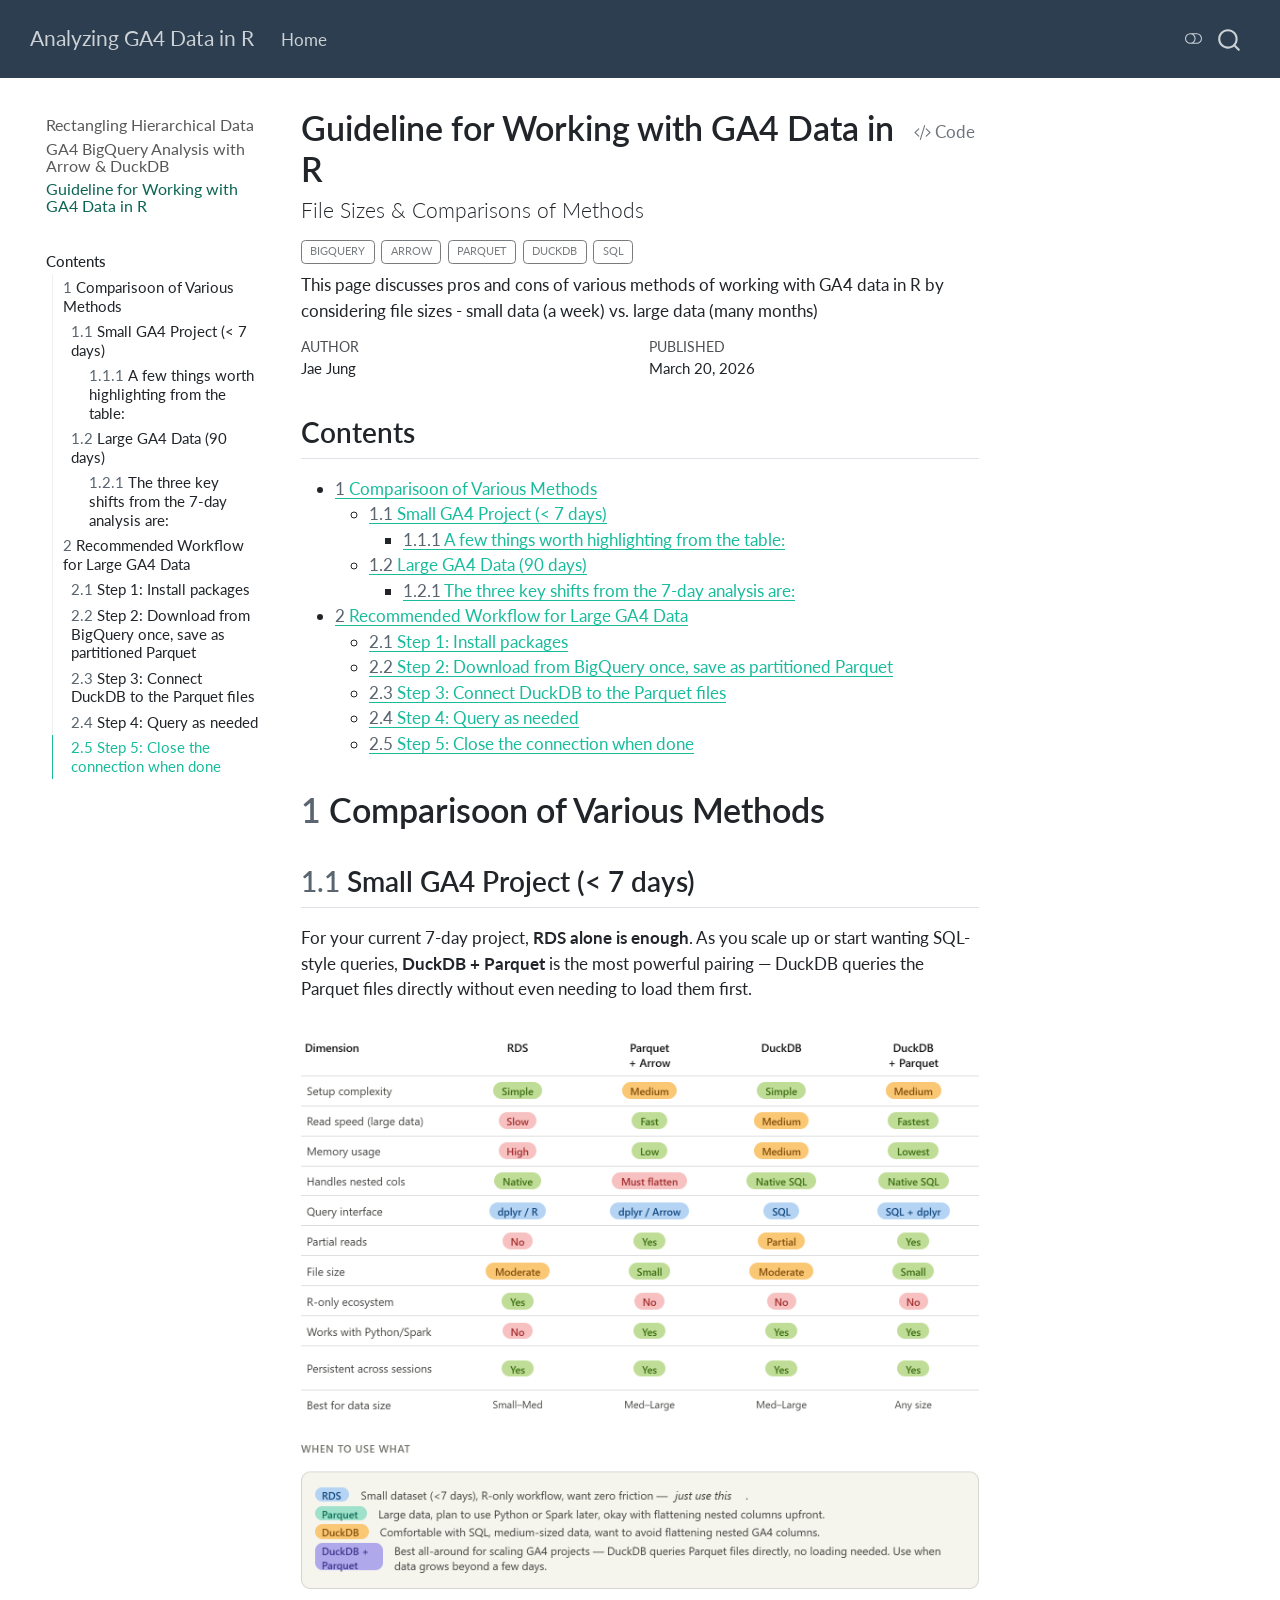
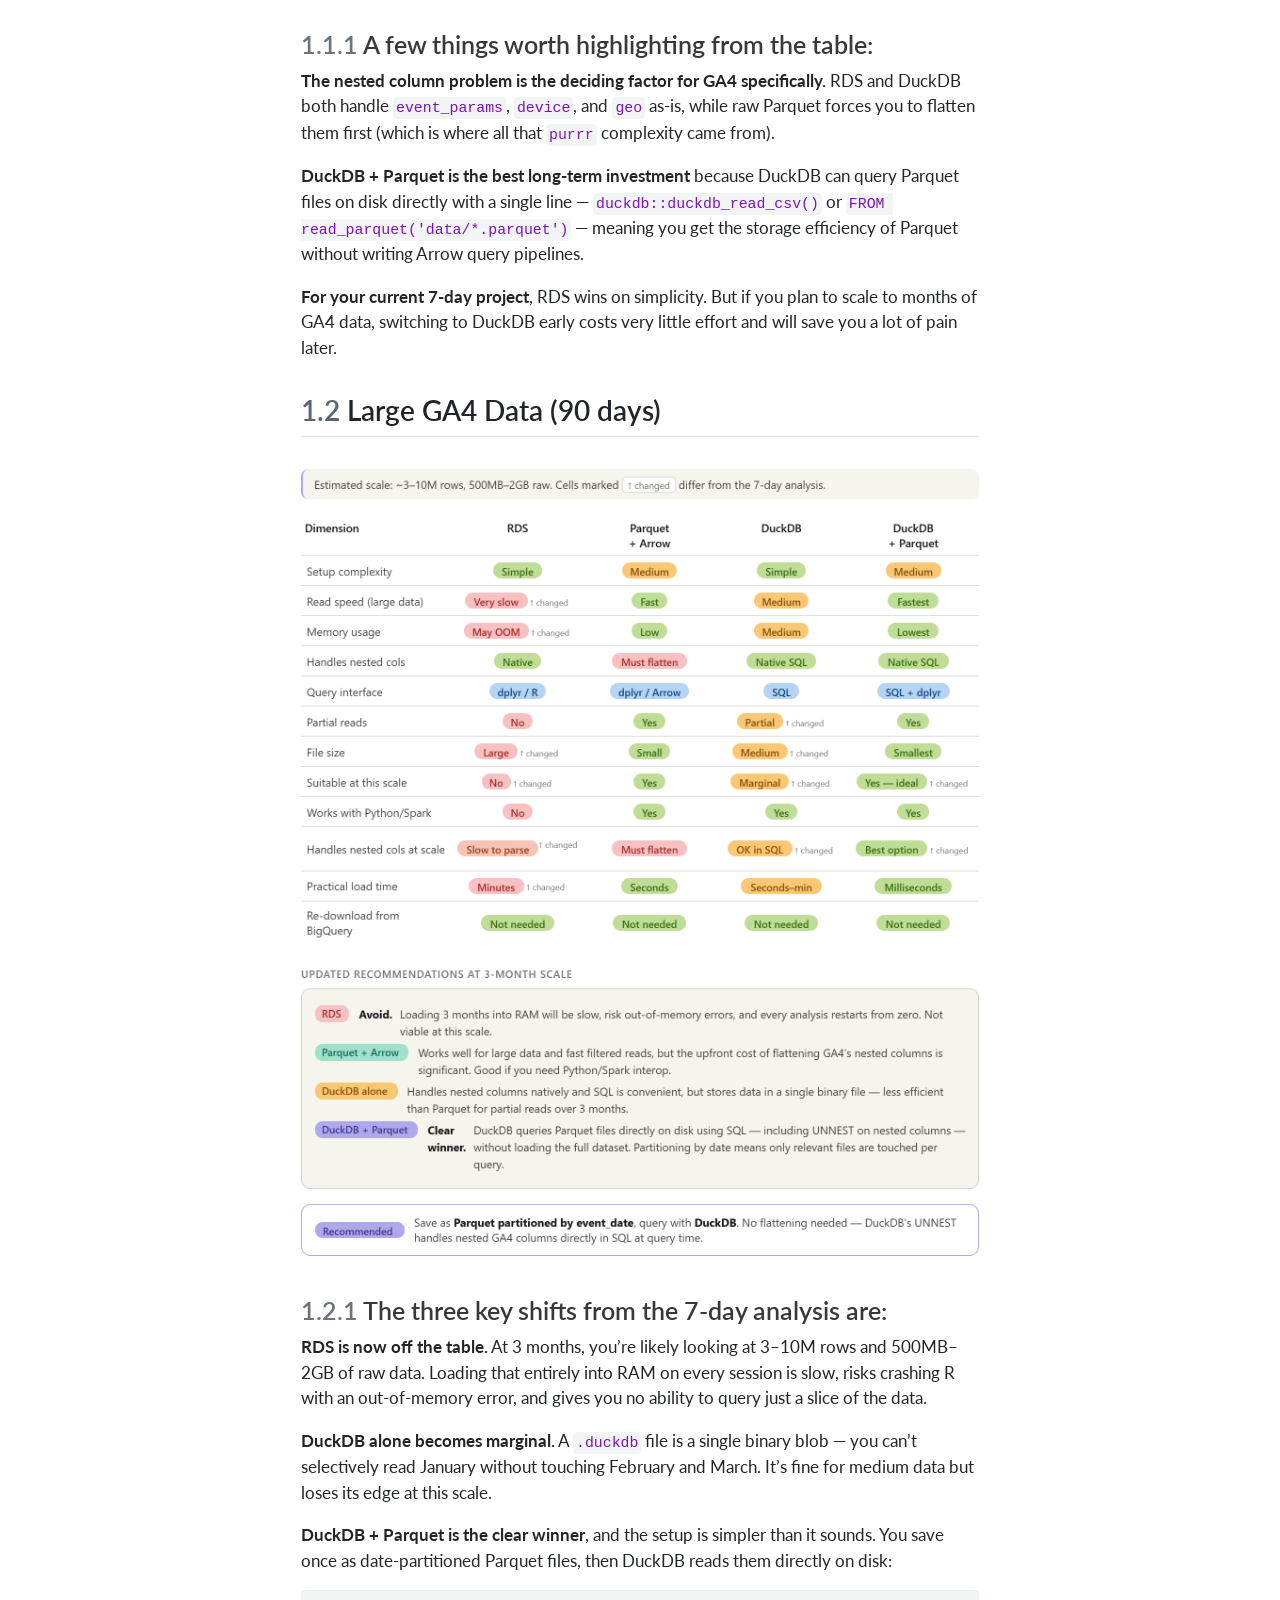
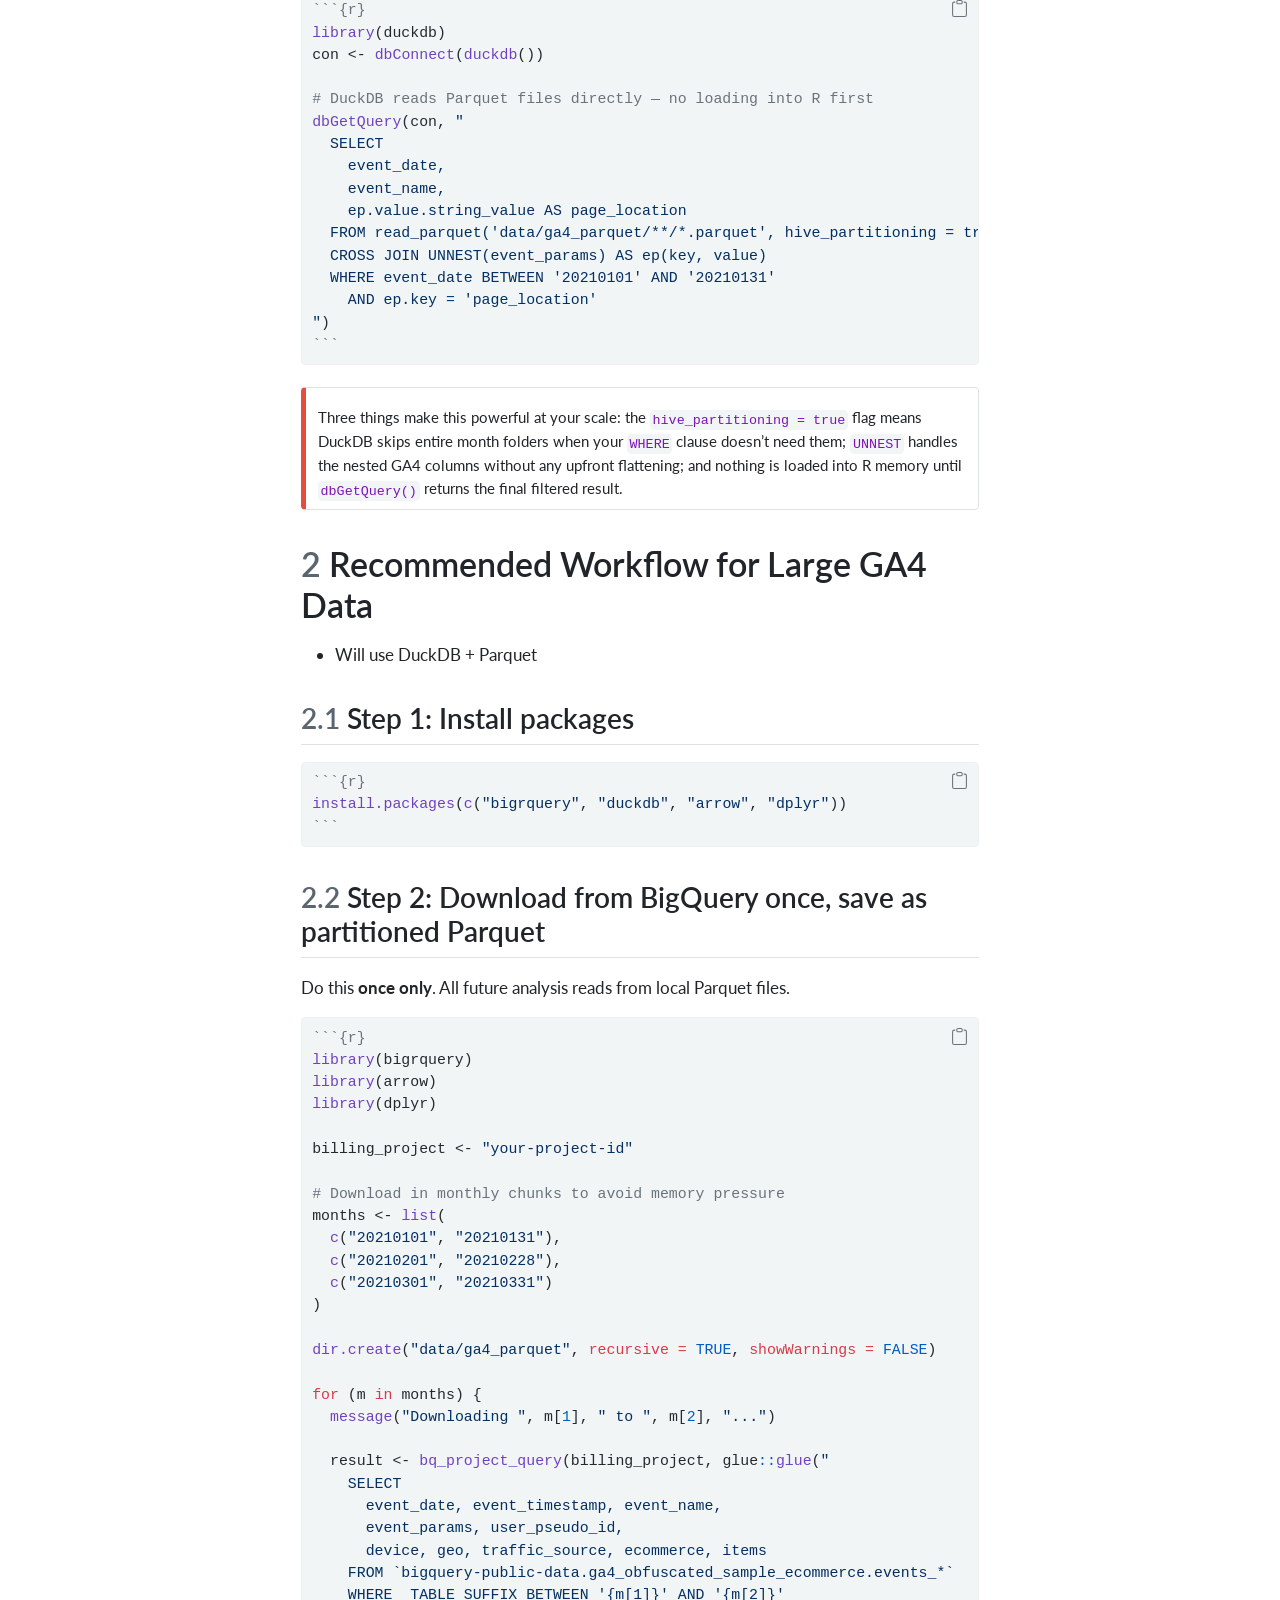
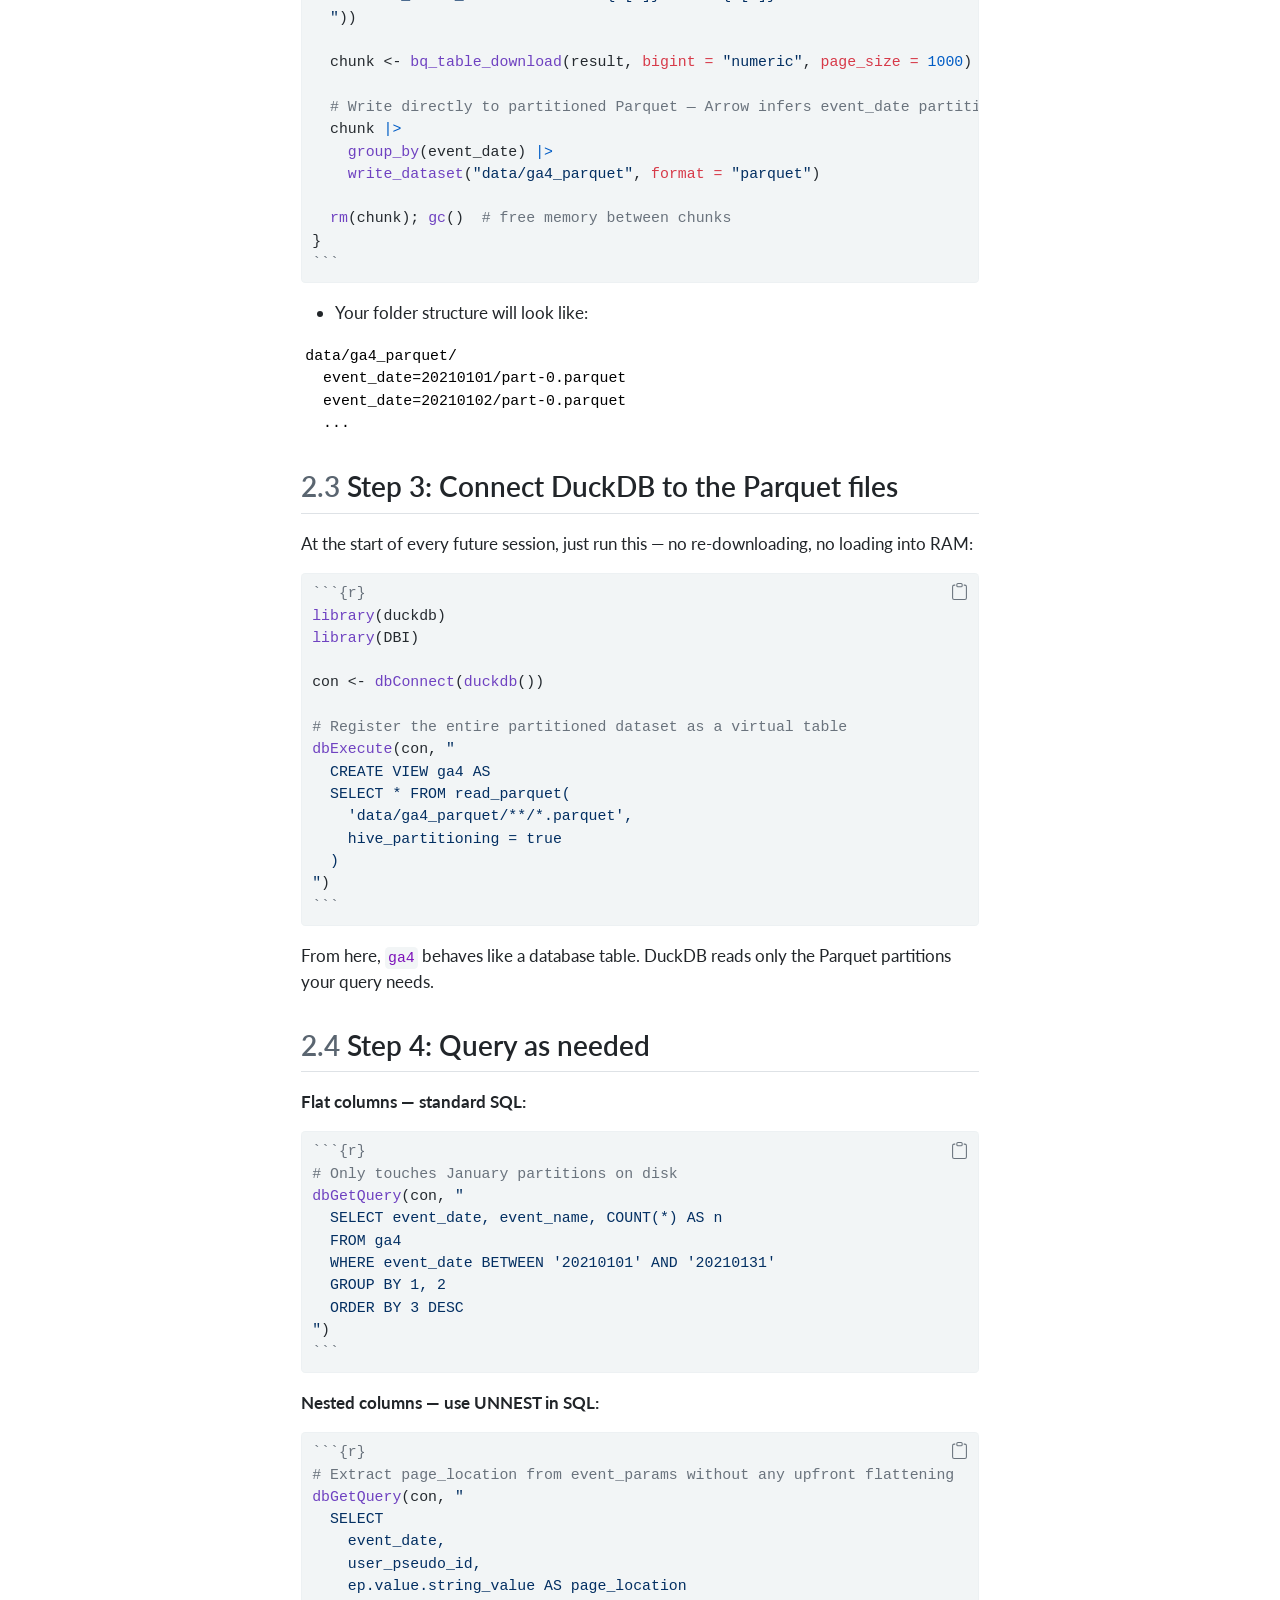
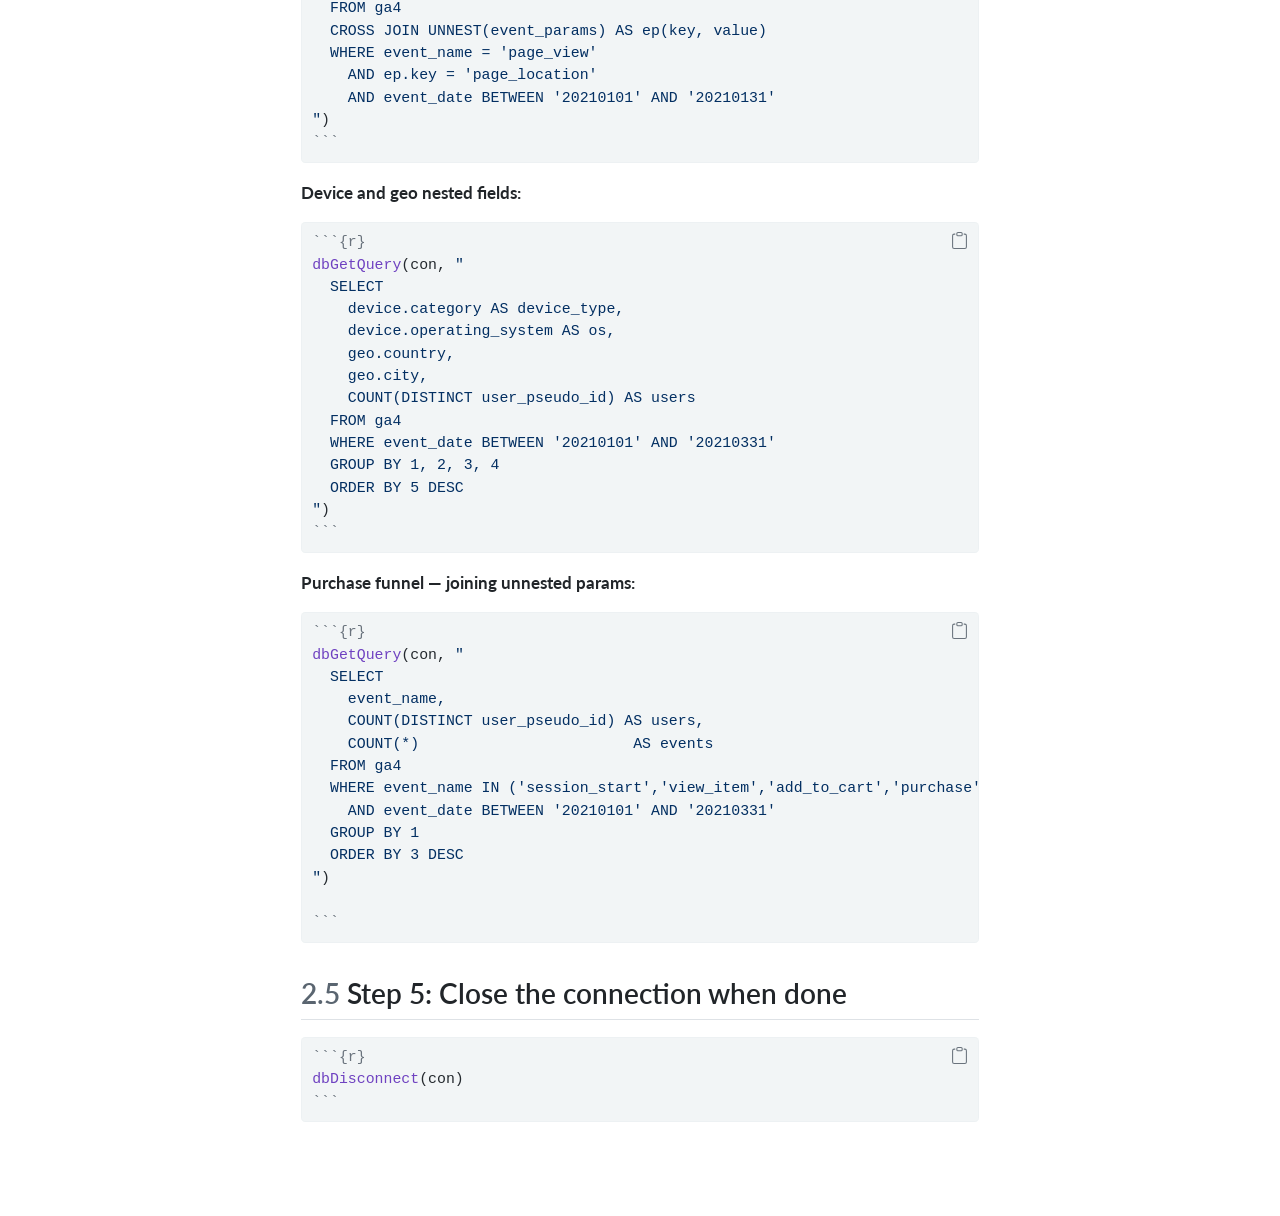
==== docs/Ga4-R-Methods-Guide.html @ 5fcd424e "changing order of the web pages" ====
<!DOCTYPE html>
<html xmlns="http://www.w3.org/1999/xhtml" lang="en" xml:lang="en"><head>

<meta charset="utf-8">
<meta name="generator" content="quarto-1.8.26">

<meta name="viewport" content="width=device-width, initial-scale=1.0, user-scalable=yes">

<meta name="author" content="Jae Jung">
<meta name="dcterms.date" content="2026-03-20">
<meta name="description" content="This page discusses pros and cons of various methods of working with GA4 data in R by considering file sizes - small data (a week) vs.&nbsp;large data (many months)">

<title>Guideline for Working with GA4 Data in R – Analyzing GA4 Data in R</title>
<style>
code{white-space: pre-wrap;}
span.smallcaps{font-variant: small-caps;}
div.columns{display: flex; gap: min(4vw, 1.5em);}
div.column{flex: auto; overflow-x: auto;}
div.hanging-indent{margin-left: 1.5em; text-indent: -1.5em;}
ul.task-list{list-style: none;}
ul.task-list li input[type="checkbox"] {
  width: 0.8em;
  margin: 0 0.8em 0.2em -1em; /* quarto-specific, see https://github.com/quarto-dev/quarto-cli/issues/4556 */ 
  vertical-align: middle;
}
/* CSS for syntax highlighting */
html { -webkit-text-size-adjust: 100%; }
pre > code.sourceCode { white-space: pre; position: relative; }
pre > code.sourceCode > span { display: inline-block; line-height: 1.25; }
pre > code.sourceCode > span:empty { height: 1.2em; }
.sourceCode { overflow: visible; }
code.sourceCode > span { color: inherit; text-decoration: inherit; }
div.sourceCode { margin: 1em 0; }
pre.sourceCode { margin: 0; }
@media screen {
div.sourceCode { overflow: auto; }
}
@media print {
pre > code.sourceCode { white-space: pre-wrap; }
pre > code.sourceCode > span { text-indent: -5em; padding-left: 5em; }
}
pre.numberSource code
  { counter-reset: source-line 0; }
pre.numberSource code > span
  { position: relative; left: -4em; counter-increment: source-line; }
pre.numberSource code > span > a:first-child::before
  { content: counter(source-line);
    position: relative; left: -1em; text-align: right; vertical-align: baseline;
    border: none; display: inline-block;
    -webkit-touch-callout: none; -webkit-user-select: none;
    -khtml-user-select: none; -moz-user-select: none;
    -ms-user-select: none; user-select: none;
    padding: 0 4px; width: 4em;
  }
pre.numberSource { margin-left: 3em;  padding-left: 4px; }
div.sourceCode
  {   }
@media screen {
pre > code.sourceCode > span > a:first-child::before { text-decoration: underline; }
}
</style>


<script src="site_libs/quarto-nav/quarto-nav.js"></script>
<script src="site_libs/quarto-nav/headroom.min.js"></script>
<script src="site_libs/clipboard/clipboard.min.js"></script>
<script src="site_libs/quarto-search/autocomplete.umd.js"></script>
<script src="site_libs/quarto-search/fuse.min.js"></script>
<script src="site_libs/quarto-search/quarto-search.js"></script>
<meta name="quarto:offset" content="./">
<script src="site_libs/quarto-html/quarto.js" type="module"></script>
<script src="site_libs/quarto-html/tabsets/tabsets.js" type="module"></script>
<script src="site_libs/quarto-html/axe/axe-check.js" type="module"></script>
<script src="site_libs/quarto-html/popper.min.js"></script>
<script src="site_libs/quarto-html/tippy.umd.min.js"></script>
<script src="site_libs/quarto-html/anchor.min.js"></script>
<link href="site_libs/quarto-html/tippy.css" rel="stylesheet">
<link href="site_libs/quarto-html/quarto-syntax-highlighting-597958c53c93a607afca12fd375c57ed.css" rel="stylesheet" class="quarto-color-scheme" id="quarto-text-highlighting-styles">
<link href="site_libs/quarto-html/quarto-syntax-highlighting-dark-7ac2f9da8c2617a4fdd15004b4601015.css" rel="stylesheet" class="quarto-color-scheme quarto-color-alternate" id="quarto-text-highlighting-styles">
<link href="site_libs/quarto-html/quarto-syntax-highlighting-597958c53c93a607afca12fd375c57ed.css" rel="stylesheet" class="quarto-color-scheme-extra" id="quarto-text-highlighting-styles">
<script src="site_libs/bootstrap/bootstrap.min.js"></script>
<link href="site_libs/bootstrap/bootstrap-icons.css" rel="stylesheet">
<link href="site_libs/bootstrap/bootstrap-ea2c01f27a86cd888be845a75ab84aaf.min.css" rel="stylesheet" append-hash="true" class="quarto-color-scheme" id="quarto-bootstrap" data-mode="light">
<link href="site_libs/bootstrap/bootstrap-dark-78d0a13e6d35108d84457cbe65748f29.min.css" rel="stylesheet" append-hash="true" class="quarto-color-scheme quarto-color-alternate" id="quarto-bootstrap" data-mode="dark">
<link href="site_libs/bootstrap/bootstrap-ea2c01f27a86cd888be845a75ab84aaf.min.css" rel="stylesheet" append-hash="true" class="quarto-color-scheme-extra" id="quarto-bootstrap" data-mode="light">
<script id="quarto-search-options" type="application/json">{
  "location": "navbar",
  "copy-button": false,
  "collapse-after": 3,
  "panel-placement": "end",
  "type": "overlay",
  "limit": 50,
  "keyboard-shortcut": [
    "f",
    "/",
    "s"
  ],
  "show-item-context": false,
  "language": {
    "search-no-results-text": "No results",
    "search-matching-documents-text": "matching documents",
    "search-copy-link-title": "Copy link to search",
    "search-hide-matches-text": "Hide additional matches",
    "search-more-match-text": "more match in this document",
    "search-more-matches-text": "more matches in this document",
    "search-clear-button-title": "Clear",
    "search-text-placeholder": "",
    "search-detached-cancel-button-title": "Cancel",
    "search-submit-button-title": "Submit",
    "search-label": "Search"
  }
}</script>
<style>html{ scroll-behavior: smooth; }</style>


</head>

<body class="nav-sidebar floating nav-fixed quarto-light"><script id="quarto-html-before-body" type="application/javascript">
    const toggleBodyColorMode = (bsSheetEl) => {
      const mode = bsSheetEl.getAttribute("data-mode");
      const bodyEl = window.document.querySelector("body");
      if (mode === "dark") {
        bodyEl.classList.add("quarto-dark");
        bodyEl.classList.remove("quarto-light");
      } else {
        bodyEl.classList.add("quarto-light");
        bodyEl.classList.remove("quarto-dark");
      }
    }
    const toggleBodyColorPrimary = () => {
      const bsSheetEl = window.document.querySelector("link#quarto-bootstrap:not([rel=disabled-stylesheet])");
      if (bsSheetEl) {
        toggleBodyColorMode(bsSheetEl);
      }
    }
    const setColorSchemeToggle = (alternate) => {
      const toggles = window.document.querySelectorAll('.quarto-color-scheme-toggle');
      for (let i=0; i < toggles.length; i++) {
        const toggle = toggles[i];
        if (toggle) {
          if (alternate) {
            toggle.classList.add("alternate");
          } else {
            toggle.classList.remove("alternate");
          }
        }
      }
    };
    const toggleColorMode = (alternate) => {
      // Switch the stylesheets
      const primaryStylesheets = window.document.querySelectorAll('link.quarto-color-scheme:not(.quarto-color-alternate)');
      const alternateStylesheets = window.document.querySelectorAll('link.quarto-color-scheme.quarto-color-alternate');
      manageTransitions('#quarto-margin-sidebar .nav-link', false);
      if (alternate) {
        // note: dark is layered on light, we don't disable primary!
        enableStylesheet(alternateStylesheets);
        for (const sheetNode of alternateStylesheets) {
          if (sheetNode.id === "quarto-bootstrap") {
            toggleBodyColorMode(sheetNode);
          }
        }
      } else {
        disableStylesheet(alternateStylesheets);
        enableStylesheet(primaryStylesheets)
        toggleBodyColorPrimary();
      }
      manageTransitions('#quarto-margin-sidebar .nav-link', true);
      // Switch the toggles
      setColorSchemeToggle(alternate)
      // Hack to workaround the fact that safari doesn't
      // properly recolor the scrollbar when toggling (#1455)
      if (navigator.userAgent.indexOf('Safari') > 0 && navigator.userAgent.indexOf('Chrome') == -1) {
        manageTransitions("body", false);
        window.scrollTo(0, 1);
        setTimeout(() => {
          window.scrollTo(0, 0);
          manageTransitions("body", true);
        }, 40);
      }
    }
    const disableStylesheet = (stylesheets) => {
      for (let i=0; i < stylesheets.length; i++) {
        const stylesheet = stylesheets[i];
        stylesheet.rel = 'disabled-stylesheet';
      }
    }
    const enableStylesheet = (stylesheets) => {
      for (let i=0; i < stylesheets.length; i++) {
        const stylesheet = stylesheets[i];
        if(stylesheet.rel !== 'stylesheet') { // for Chrome, which will still FOUC without this check
          stylesheet.rel = 'stylesheet';
        }
      }
    }
    const manageTransitions = (selector, allowTransitions) => {
      const els = window.document.querySelectorAll(selector);
      for (let i=0; i < els.length; i++) {
        const el = els[i];
        if (allowTransitions) {
          el.classList.remove('notransition');
        } else {
          el.classList.add('notransition');
        }
      }
    }
    const isFileUrl = () => {
      return window.location.protocol === 'file:';
    }
    const hasAlternateSentinel = () => {
      let styleSentinel = getColorSchemeSentinel();
      if (styleSentinel !== null) {
        return styleSentinel === "alternate";
      } else {
        return false;
      }
    }
    const setStyleSentinel = (alternate) => {
      const value = alternate ? "alternate" : "default";
      if (!isFileUrl()) {
        window.localStorage.setItem("quarto-color-scheme", value);
      } else {
        localAlternateSentinel = value;
      }
    }
    const getColorSchemeSentinel = () => {
      if (!isFileUrl()) {
        const storageValue = window.localStorage.getItem("quarto-color-scheme");
        return storageValue != null ? storageValue : localAlternateSentinel;
      } else {
        return localAlternateSentinel;
      }
    }
    const toggleGiscusIfUsed = (isAlternate, darkModeDefault) => {
      const baseTheme = document.querySelector('#giscus-base-theme')?.value ?? 'light';
      const alternateTheme = document.querySelector('#giscus-alt-theme')?.value ?? 'dark';
      let newTheme = '';
      if(authorPrefersDark) {
        newTheme = isAlternate ? baseTheme : alternateTheme;
      } else {
        newTheme = isAlternate ? alternateTheme : baseTheme;
      }
      const changeGiscusTheme = () => {
        // From: https://github.com/giscus/giscus/issues/336
        const sendMessage = (message) => {
          const iframe = document.querySelector('iframe.giscus-frame');
          if (!iframe) return;
          iframe.contentWindow.postMessage({ giscus: message }, 'https://giscus.app');
        }
        sendMessage({
          setConfig: {
            theme: newTheme
          }
        });
      }
      const isGiscussLoaded = window.document.querySelector('iframe.giscus-frame') !== null;
      if (isGiscussLoaded) {
        changeGiscusTheme();
      }
    };
    const authorPrefersDark = false;
    const darkModeDefault = authorPrefersDark;
      document.querySelector('link#quarto-text-highlighting-styles.quarto-color-scheme-extra').rel = 'disabled-stylesheet';
      document.querySelector('link#quarto-bootstrap.quarto-color-scheme-extra').rel = 'disabled-stylesheet';
    let localAlternateSentinel = darkModeDefault ? 'alternate' : 'default';
    // Dark / light mode switch
    window.quartoToggleColorScheme = () => {
      // Read the current dark / light value
      let toAlternate = !hasAlternateSentinel();
      toggleColorMode(toAlternate);
      setStyleSentinel(toAlternate);
      toggleGiscusIfUsed(toAlternate, darkModeDefault);
      window.dispatchEvent(new Event('resize'));
    };
    // Switch to dark mode if need be
    if (hasAlternateSentinel()) {
      toggleColorMode(true);
    } else {
      toggleColorMode(false);
    }
  </script>

<div id="quarto-search-results"></div>
  <header id="quarto-header" class="headroom fixed-top">
    <nav class="navbar navbar-expand-lg " data-bs-theme="dark">
      <div class="navbar-container container-fluid">
      <div class="navbar-brand-container mx-auto">
    <a class="navbar-brand" href="./index.html">
    <span class="navbar-title">Analyzing GA4 Data in R</span>
    </a>
  </div>
            <div id="quarto-search" class="" title="Search"></div>
          <button class="navbar-toggler" type="button" data-bs-toggle="collapse" data-bs-target="#navbarCollapse" aria-controls="navbarCollapse" role="menu" aria-expanded="false" aria-label="Toggle navigation" onclick="if (window.quartoToggleHeadroom) { window.quartoToggleHeadroom(); }">
  <span class="navbar-toggler-icon"></span>
</button>
          <div class="collapse navbar-collapse" id="navbarCollapse">
            <ul class="navbar-nav navbar-nav-scroll me-auto">
  <li class="nav-item">
    <a class="nav-link" href="./index.html"> 
<span class="menu-text">Home</span></a>
  </li>  
</ul>
          </div> <!-- /navcollapse -->
            <div class="quarto-navbar-tools">
  <a href="" class="quarto-color-scheme-toggle quarto-navigation-tool  px-1" onclick="window.quartoToggleColorScheme(); return false;" title="Toggle dark mode"><i class="bi"></i></a>
</div>
      </div> <!-- /container-fluid -->
    </nav>
  <nav class="quarto-secondary-nav">
    <div class="container-fluid d-flex">
      <button type="button" class="quarto-btn-toggle btn" data-bs-toggle="collapse" role="button" data-bs-target=".quarto-sidebar-collapse-item" aria-controls="quarto-sidebar" aria-expanded="false" aria-label="Toggle sidebar navigation" onclick="if (window.quartoToggleHeadroom) { window.quartoToggleHeadroom(); }">
        <i class="bi bi-layout-text-sidebar-reverse"></i>
      </button>
        <nav class="quarto-page-breadcrumbs" aria-label="breadcrumb"><ol class="breadcrumb"><li class="breadcrumb-item"><a href="./Ga4-R-Methods-Guide.html">Guideline for Working with GA4 Data in R</a></li></ol></nav>
        <a class="flex-grow-1" role="navigation" data-bs-toggle="collapse" data-bs-target=".quarto-sidebar-collapse-item" aria-controls="quarto-sidebar" aria-expanded="false" aria-label="Toggle sidebar navigation" onclick="if (window.quartoToggleHeadroom) { window.quartoToggleHeadroom(); }">      
        </a>
    </div>
  </nav>
</header>
<!-- content -->
<div id="quarto-content" class="quarto-container page-columns page-rows-contents page-layout-article page-navbar">
<!-- sidebar -->
  <nav id="quarto-sidebar" class="sidebar collapse collapse-horizontal quarto-sidebar-collapse-item sidebar-navigation floating overflow-auto">
    <div class="sidebar-menu-container"> 
    <ul class="list-unstyled mt-1">
        <li class="sidebar-item">
  <div class="sidebar-item-container"> 
  <a href="./hierarchical-data-0.html" class="sidebar-item-text sidebar-link">
 <span class="menu-text">Rectangling Hierarchical Data</span></a>
  </div>
</li>
        <li class="sidebar-item">
  <div class="sidebar-item-container"> 
  <a href="./ga4_bigquery_analysis.html" class="sidebar-item-text sidebar-link">
 <span class="menu-text">GA4 BigQuery Analysis with Arrow &amp; DuckDB</span></a>
  </div>
</li>
        <li class="sidebar-item">
  <div class="sidebar-item-container"> 
  <a href="./Ga4-R-Methods-Guide.html" class="sidebar-item-text sidebar-link active">
 <span class="menu-text">Guideline for Working with GA4 Data in R</span></a>
  </div>
</li>
    </ul>
    </div>
    <nav id="TOC" role="doc-toc" class="toc-active" data-toc-expanded="99">
    <h2 id="toc-title">Contents</h2>
   
  <ul>
  <li><a href="#comparisoon-of-various-methods" id="toc-comparisoon-of-various-methods" class="nav-link active" data-scroll-target="#comparisoon-of-various-methods"><span class="header-section-number">1</span> Comparisoon of Various Methods</a>
  <ul class="collapse">
  <li><a href="#small-ga4-project-7-days" id="toc-small-ga4-project-7-days" class="nav-link" data-scroll-target="#small-ga4-project-7-days"><span class="header-section-number">1.1</span> Small GA4 Project (&lt; 7 days)</a>
  <ul class="collapse">
  <li><a href="#a-few-things-worth-highlighting-from-the-table" id="toc-a-few-things-worth-highlighting-from-the-table" class="nav-link" data-scroll-target="#a-few-things-worth-highlighting-from-the-table"><span class="header-section-number">1.1.1</span> A few things worth highlighting from the table:</a></li>
  </ul></li>
  <li><a href="#large-ga4-data-90-days" id="toc-large-ga4-data-90-days" class="nav-link" data-scroll-target="#large-ga4-data-90-days"><span class="header-section-number">1.2</span> Large GA4 Data (90 days)</a>
  <ul class="collapse">
  <li><a href="#the-three-key-shifts-from-the-7-day-analysis-are" id="toc-the-three-key-shifts-from-the-7-day-analysis-are" class="nav-link" data-scroll-target="#the-three-key-shifts-from-the-7-day-analysis-are"><span class="header-section-number">1.2.1</span> The three key shifts from the 7-day analysis are:</a></li>
  </ul></li>
  </ul></li>
  <li><a href="#recommended-workflow-for-large-ga4-data" id="toc-recommended-workflow-for-large-ga4-data" class="nav-link" data-scroll-target="#recommended-workflow-for-large-ga4-data"><span class="header-section-number">2</span> Recommended Workflow for Large GA4 Data</a>
  <ul class="collapse">
  <li><a href="#step-1-install-packages" id="toc-step-1-install-packages" class="nav-link" data-scroll-target="#step-1-install-packages"><span class="header-section-number">2.1</span> Step 1: Install packages</a></li>
  <li><a href="#step-2-download-from-bigquery-once-save-as-partitioned-parquet" id="toc-step-2-download-from-bigquery-once-save-as-partitioned-parquet" class="nav-link" data-scroll-target="#step-2-download-from-bigquery-once-save-as-partitioned-parquet"><span class="header-section-number">2.2</span> Step 2: Download from BigQuery once, save as partitioned Parquet</a></li>
  <li><a href="#step-3-connect-duckdb-to-the-parquet-files" id="toc-step-3-connect-duckdb-to-the-parquet-files" class="nav-link" data-scroll-target="#step-3-connect-duckdb-to-the-parquet-files"><span class="header-section-number">2.3</span> Step 3: Connect DuckDB to the Parquet files</a></li>
  <li><a href="#step-4-query-as-needed" id="toc-step-4-query-as-needed" class="nav-link" data-scroll-target="#step-4-query-as-needed"><span class="header-section-number">2.4</span> Step 4: Query as needed</a></li>
  <li><a href="#step-5-close-the-connection-when-done" id="toc-step-5-close-the-connection-when-done" class="nav-link" data-scroll-target="#step-5-close-the-connection-when-done"><span class="header-section-number">2.5</span> Step 5: Close the connection when done</a></li>
  </ul></li>
  </ul>
</nav>
</nav>
<div id="quarto-sidebar-glass" class="quarto-sidebar-collapse-item" data-bs-toggle="collapse" data-bs-target=".quarto-sidebar-collapse-item"></div>
<!-- margin-sidebar -->
    <div id="quarto-margin-sidebar" class="sidebar margin-sidebar zindex-bottom">
    </div>
<!-- main -->
<main class="content" id="quarto-document-content">


<header id="title-block-header" class="quarto-title-block default">
<div class="quarto-title">
<div class="quarto-title-block"><div><h1 class="title">Guideline for Working with GA4 Data in R</h1><button type="button" class="btn code-tools-button" id="quarto-code-tools-source"><i class="bi"></i> Code</button></div></div>
<p class="subtitle lead">File Sizes &amp; Comparisons of Methods</p>
  <div class="quarto-categories">
    <div class="quarto-category">BigQuery</div>
    <div class="quarto-category">Arrow</div>
    <div class="quarto-category">Parquet</div>
    <div class="quarto-category">DuckDB</div>
    <div class="quarto-category">SQL</div>
  </div>
  </div>

<div>
  <div class="description">
    This page discusses pros and cons of various methods of working with GA4 data in R by considering file sizes - small data (a week) vs.&nbsp;large data (many months)
  </div>
</div>


<div class="quarto-title-meta">

    <div>
    <div class="quarto-title-meta-heading">Author</div>
    <div class="quarto-title-meta-contents">
             <p>Jae Jung </p>
          </div>
  </div>
    
    <div>
    <div class="quarto-title-meta-heading">Published</div>
    <div class="quarto-title-meta-contents">
      <p class="date">March 20, 2026</p>
    </div>
  </div>
  
    
  </div>
  


</header>

<nav id="TOC-body" role="doc-toc">
    <h2 id="toc-title">Contents</h2>
   
  <ul>
  <li><a href="#comparisoon-of-various-methods" id="toc-comparisoon-of-various-methods"><span class="header-section-number">1</span> Comparisoon of Various Methods</a>
  <ul>
  <li><a href="#small-ga4-project-7-days" id="toc-small-ga4-project-7-days"><span class="header-section-number">1.1</span> Small GA4 Project (&lt; 7 days)</a>
  <ul>
  <li><a href="#a-few-things-worth-highlighting-from-the-table" id="toc-a-few-things-worth-highlighting-from-the-table"><span class="header-section-number">1.1.1</span> A few things worth highlighting from the table:</a></li>
  </ul></li>
  <li><a href="#large-ga4-data-90-days" id="toc-large-ga4-data-90-days"><span class="header-section-number">1.2</span> Large GA4 Data (90 days)</a>
  <ul>
  <li><a href="#the-three-key-shifts-from-the-7-day-analysis-are" id="toc-the-three-key-shifts-from-the-7-day-analysis-are"><span class="header-section-number">1.2.1</span> The three key shifts from the 7-day analysis are:</a></li>
  </ul></li>
  </ul></li>
  <li><a href="#recommended-workflow-for-large-ga4-data" id="toc-recommended-workflow-for-large-ga4-data"><span class="header-section-number">2</span> Recommended Workflow for Large GA4 Data</a>
  <ul>
  <li><a href="#step-1-install-packages" id="toc-step-1-install-packages"><span class="header-section-number">2.1</span> Step 1: Install packages</a></li>
  <li><a href="#step-2-download-from-bigquery-once-save-as-partitioned-parquet" id="toc-step-2-download-from-bigquery-once-save-as-partitioned-parquet"><span class="header-section-number">2.2</span> Step 2: Download from BigQuery once, save as partitioned Parquet</a></li>
  <li><a href="#step-3-connect-duckdb-to-the-parquet-files" id="toc-step-3-connect-duckdb-to-the-parquet-files"><span class="header-section-number">2.3</span> Step 3: Connect DuckDB to the Parquet files</a></li>
  <li><a href="#step-4-query-as-needed" id="toc-step-4-query-as-needed"><span class="header-section-number">2.4</span> Step 4: Query as needed</a></li>
  <li><a href="#step-5-close-the-connection-when-done" id="toc-step-5-close-the-connection-when-done"><span class="header-section-number">2.5</span> Step 5: Close the connection when done</a></li>
  </ul></li>
  </ul>
</nav>
<section id="comparisoon-of-various-methods" class="level1" data-number="1">
<h1 data-number="1"><span class="header-section-number">1</span> Comparisoon of Various Methods</h1>
<section id="small-ga4-project-7-days" class="level2" data-number="1.1">
<h2 data-number="1.1" class="anchored" data-anchor-id="small-ga4-project-7-days"><span class="header-section-number">1.1</span> Small GA4 Project (&lt; 7 days)</h2>
<p>For your current 7-day project, <strong>RDS alone is enough</strong>. As you scale up or start wanting SQL-style queries, <strong>DuckDB + Parquet</strong> is the most powerful pairing — DuckDB queries the Parquet files directly without even needing to load them first.</p>
<p><img src="images/paste-2.png" class="img-fluid"></p>
<section id="a-few-things-worth-highlighting-from-the-table" class="level3" data-number="1.1.1">
<h3 data-number="1.1.1" class="anchored" data-anchor-id="a-few-things-worth-highlighting-from-the-table"><span class="header-section-number">1.1.1</span> A few things worth highlighting from the table:</h3>
<p><strong>The nested column problem is the deciding factor for GA4 specifically.</strong> RDS and DuckDB both handle <code>event_params</code>, <code>device</code>, and <code>geo</code> as-is, while raw Parquet forces you to flatten them first (which is where all that <code>purrr</code> complexity came from).</p>
<p><strong>DuckDB + Parquet is the best long-term investment</strong> because DuckDB can query Parquet files on disk directly with a single line — <code>duckdb::duckdb_read_csv()</code> or <code>FROM read_parquet('data/*.parquet')</code> — meaning you get the storage efficiency of Parquet without writing Arrow query pipelines.</p>
<p><strong>For your current 7-day project</strong>, RDS wins on simplicity. But if you plan to scale to months of GA4 data, switching to DuckDB early costs very little effort and will save you a lot of pain later.</p>
</section>
</section>
<section id="large-ga4-data-90-days" class="level2" data-number="1.2">
<h2 data-number="1.2" class="anchored" data-anchor-id="large-ga4-data-90-days"><span class="header-section-number">1.2</span> Large GA4 Data (90 days)</h2>
<p><img src="images/paste-3.png" class="img-fluid"></p>
<section id="the-three-key-shifts-from-the-7-day-analysis-are" class="level3" data-number="1.2.1">
<h3 data-number="1.2.1" class="anchored" data-anchor-id="the-three-key-shifts-from-the-7-day-analysis-are"><span class="header-section-number">1.2.1</span> The three key shifts from the 7-day analysis are:</h3>
<p><strong>RDS is now off the table.</strong> At 3 months, you’re likely looking at 3–10M rows and 500MB–2GB of raw data. Loading that entirely into RAM on every session is slow, risks crashing R with an out-of-memory error, and gives you no ability to query just a slice of the data.</p>
<p><strong>DuckDB alone becomes marginal.</strong> A <code>.duckdb</code> file is a single binary blob — you can’t selectively read January without touching February and March. It’s fine for medium data but loses its edge at this scale.</p>
<p><strong>DuckDB + Parquet is the clear winner</strong>, and the setup is simpler than it sounds. You save once as date-partitioned Parquet files, then DuckDB reads them directly on disk:</p>
<div class="code-copy-outer-scaffold"><div class="sourceCode" id="cb1"><pre class="sourceCode markdown code-with-copy"><code class="sourceCode markdown"><span id="cb1-1"><a href="#cb1-1" aria-hidden="true" tabindex="-1"></a><span class="in">```{r}</span></span>
<span id="cb1-2"><a href="#cb1-2" aria-hidden="true" tabindex="-1"></a><span class="fu">library</span>(duckdb)</span>
<span id="cb1-3"><a href="#cb1-3" aria-hidden="true" tabindex="-1"></a>con <span class="ot">&lt;-</span> <span class="fu">dbConnect</span>(<span class="fu">duckdb</span>())</span>
<span id="cb1-4"><a href="#cb1-4" aria-hidden="true" tabindex="-1"></a></span>
<span id="cb1-5"><a href="#cb1-5" aria-hidden="true" tabindex="-1"></a><span class="co"># DuckDB reads Parquet files directly — no loading into R first</span></span>
<span id="cb1-6"><a href="#cb1-6" aria-hidden="true" tabindex="-1"></a><span class="fu">dbGetQuery</span>(con, <span class="st">"</span></span>
<span id="cb1-7"><a href="#cb1-7" aria-hidden="true" tabindex="-1"></a><span class="st">  SELECT</span></span>
<span id="cb1-8"><a href="#cb1-8" aria-hidden="true" tabindex="-1"></a><span class="st">    event_date,</span></span>
<span id="cb1-9"><a href="#cb1-9" aria-hidden="true" tabindex="-1"></a><span class="st">    event_name,</span></span>
<span id="cb1-10"><a href="#cb1-10" aria-hidden="true" tabindex="-1"></a><span class="st">    ep.value.string_value AS page_location</span></span>
<span id="cb1-11"><a href="#cb1-11" aria-hidden="true" tabindex="-1"></a><span class="st">  FROM read_parquet('data/ga4_parquet/**/*.parquet', hive_partitioning = true)</span></span>
<span id="cb1-12"><a href="#cb1-12" aria-hidden="true" tabindex="-1"></a><span class="st">  CROSS JOIN UNNEST(event_params) AS ep(key, value)</span></span>
<span id="cb1-13"><a href="#cb1-13" aria-hidden="true" tabindex="-1"></a><span class="st">  WHERE event_date BETWEEN '20210101' AND '20210131'</span></span>
<span id="cb1-14"><a href="#cb1-14" aria-hidden="true" tabindex="-1"></a><span class="st">    AND ep.key = 'page_location'</span></span>
<span id="cb1-15"><a href="#cb1-15" aria-hidden="true" tabindex="-1"></a><span class="st">"</span>)</span>
<span id="cb1-16"><a href="#cb1-16" aria-hidden="true" tabindex="-1"></a><span class="in">```</span></span></code></pre></div><button title="Copy to Clipboard" class="code-copy-button"><i class="bi"></i></button></div>
<div class="callout callout-style-simple callout-important no-icon">
<div class="callout-body d-flex">
<div class="callout-icon-container">
<i class="callout-icon no-icon"></i>
</div>
<div class="callout-body-container">
<p>Three things make this powerful at your scale: the <code>hive_partitioning = true</code> flag means DuckDB skips entire month folders when your <code>WHERE</code> clause doesn’t need them; <code>UNNEST</code> handles the nested GA4 columns without any upfront flattening; and nothing is loaded into R memory until <code>dbGetQuery()</code> returns the final filtered result.</p>
</div>
</div>
</div>
</section>
</section>
</section>
<section id="recommended-workflow-for-large-ga4-data" class="level1" data-number="2">
<h1 data-number="2"><span class="header-section-number">2</span> Recommended Workflow for Large GA4 Data</h1>
<ul>
<li>Will use DuckDB + Parquet</li>
</ul>
<section id="step-1-install-packages" class="level2" data-number="2.1">
<h2 data-number="2.1" class="anchored" data-anchor-id="step-1-install-packages"><span class="header-section-number">2.1</span> Step 1: Install packages</h2>
<div class="code-copy-outer-scaffold"><div class="sourceCode" id="cb2"><pre class="sourceCode markdown code-with-copy"><code class="sourceCode markdown"><span id="cb2-1"><a href="#cb2-1" aria-hidden="true" tabindex="-1"></a><span class="in">```{r}</span></span>
<span id="cb2-2"><a href="#cb2-2" aria-hidden="true" tabindex="-1"></a><span class="fu">install.packages</span>(<span class="fu">c</span>(<span class="st">"bigrquery"</span>, <span class="st">"duckdb"</span>, <span class="st">"arrow"</span>, <span class="st">"dplyr"</span>))</span>
<span id="cb2-3"><a href="#cb2-3" aria-hidden="true" tabindex="-1"></a><span class="in">```</span></span></code></pre></div><button title="Copy to Clipboard" class="code-copy-button"><i class="bi"></i></button></div>
</section>
<section id="step-2-download-from-bigquery-once-save-as-partitioned-parquet" class="level2" data-number="2.2">
<h2 data-number="2.2" class="anchored" data-anchor-id="step-2-download-from-bigquery-once-save-as-partitioned-parquet"><span class="header-section-number">2.2</span> Step 2: Download from BigQuery once, save as partitioned Parquet</h2>
<p>Do this <strong>once only</strong>. All future analysis reads from local Parquet files.</p>
<div class="code-copy-outer-scaffold"><div class="sourceCode" id="cb3"><pre class="sourceCode markdown code-with-copy"><code class="sourceCode markdown"><span id="cb3-1"><a href="#cb3-1" aria-hidden="true" tabindex="-1"></a><span class="in">```{r}</span></span>
<span id="cb3-2"><a href="#cb3-2" aria-hidden="true" tabindex="-1"></a><span class="fu">library</span>(bigrquery)</span>
<span id="cb3-3"><a href="#cb3-3" aria-hidden="true" tabindex="-1"></a><span class="fu">library</span>(arrow)</span>
<span id="cb3-4"><a href="#cb3-4" aria-hidden="true" tabindex="-1"></a><span class="fu">library</span>(dplyr)</span>
<span id="cb3-5"><a href="#cb3-5" aria-hidden="true" tabindex="-1"></a></span>
<span id="cb3-6"><a href="#cb3-6" aria-hidden="true" tabindex="-1"></a>billing_project <span class="ot">&lt;-</span> <span class="st">"your-project-id"</span></span>
<span id="cb3-7"><a href="#cb3-7" aria-hidden="true" tabindex="-1"></a></span>
<span id="cb3-8"><a href="#cb3-8" aria-hidden="true" tabindex="-1"></a><span class="co"># Download in monthly chunks to avoid memory pressure</span></span>
<span id="cb3-9"><a href="#cb3-9" aria-hidden="true" tabindex="-1"></a>months <span class="ot">&lt;-</span> <span class="fu">list</span>(</span>
<span id="cb3-10"><a href="#cb3-10" aria-hidden="true" tabindex="-1"></a>  <span class="fu">c</span>(<span class="st">"20210101"</span>, <span class="st">"20210131"</span>),</span>
<span id="cb3-11"><a href="#cb3-11" aria-hidden="true" tabindex="-1"></a>  <span class="fu">c</span>(<span class="st">"20210201"</span>, <span class="st">"20210228"</span>),</span>
<span id="cb3-12"><a href="#cb3-12" aria-hidden="true" tabindex="-1"></a>  <span class="fu">c</span>(<span class="st">"20210301"</span>, <span class="st">"20210331"</span>)</span>
<span id="cb3-13"><a href="#cb3-13" aria-hidden="true" tabindex="-1"></a>)</span>
<span id="cb3-14"><a href="#cb3-14" aria-hidden="true" tabindex="-1"></a></span>
<span id="cb3-15"><a href="#cb3-15" aria-hidden="true" tabindex="-1"></a><span class="fu">dir.create</span>(<span class="st">"data/ga4_parquet"</span>, <span class="at">recursive =</span> <span class="cn">TRUE</span>, <span class="at">showWarnings =</span> <span class="cn">FALSE</span>)</span>
<span id="cb3-16"><a href="#cb3-16" aria-hidden="true" tabindex="-1"></a></span>
<span id="cb3-17"><a href="#cb3-17" aria-hidden="true" tabindex="-1"></a><span class="cf">for</span> (m <span class="cf">in</span> months) {</span>
<span id="cb3-18"><a href="#cb3-18" aria-hidden="true" tabindex="-1"></a>  <span class="fu">message</span>(<span class="st">"Downloading "</span>, m[<span class="dv">1</span>], <span class="st">" to "</span>, m[<span class="dv">2</span>], <span class="st">"..."</span>)</span>
<span id="cb3-19"><a href="#cb3-19" aria-hidden="true" tabindex="-1"></a>  </span>
<span id="cb3-20"><a href="#cb3-20" aria-hidden="true" tabindex="-1"></a>  result <span class="ot">&lt;-</span> <span class="fu">bq_project_query</span>(billing_project, glue<span class="sc">::</span><span class="fu">glue</span>(<span class="st">"</span></span>
<span id="cb3-21"><a href="#cb3-21" aria-hidden="true" tabindex="-1"></a><span class="st">    SELECT</span></span>
<span id="cb3-22"><a href="#cb3-22" aria-hidden="true" tabindex="-1"></a><span class="st">      event_date, event_timestamp, event_name,</span></span>
<span id="cb3-23"><a href="#cb3-23" aria-hidden="true" tabindex="-1"></a><span class="st">      event_params, user_pseudo_id,</span></span>
<span id="cb3-24"><a href="#cb3-24" aria-hidden="true" tabindex="-1"></a><span class="st">      device, geo, traffic_source, ecommerce, items</span></span>
<span id="cb3-25"><a href="#cb3-25" aria-hidden="true" tabindex="-1"></a><span class="st">    FROM `bigquery-public-data.ga4_obfuscated_sample_ecommerce.events_*`</span></span>
<span id="cb3-26"><a href="#cb3-26" aria-hidden="true" tabindex="-1"></a><span class="st">    WHERE _TABLE_SUFFIX BETWEEN '{m[1]}' AND '{m[2]}'</span></span>
<span id="cb3-27"><a href="#cb3-27" aria-hidden="true" tabindex="-1"></a><span class="st">  "</span>))</span>
<span id="cb3-28"><a href="#cb3-28" aria-hidden="true" tabindex="-1"></a>  </span>
<span id="cb3-29"><a href="#cb3-29" aria-hidden="true" tabindex="-1"></a>  chunk <span class="ot">&lt;-</span> <span class="fu">bq_table_download</span>(result, <span class="at">bigint =</span> <span class="st">"numeric"</span>, <span class="at">page_size =</span> <span class="dv">1000</span>)</span>
<span id="cb3-30"><a href="#cb3-30" aria-hidden="true" tabindex="-1"></a>  </span>
<span id="cb3-31"><a href="#cb3-31" aria-hidden="true" tabindex="-1"></a>  <span class="co"># Write directly to partitioned Parquet — Arrow infers event_date partition</span></span>
<span id="cb3-32"><a href="#cb3-32" aria-hidden="true" tabindex="-1"></a>  chunk <span class="sc">|&gt;</span></span>
<span id="cb3-33"><a href="#cb3-33" aria-hidden="true" tabindex="-1"></a>    <span class="fu">group_by</span>(event_date) <span class="sc">|&gt;</span></span>
<span id="cb3-34"><a href="#cb3-34" aria-hidden="true" tabindex="-1"></a>    <span class="fu">write_dataset</span>(<span class="st">"data/ga4_parquet"</span>, <span class="at">format =</span> <span class="st">"parquet"</span>)</span>
<span id="cb3-35"><a href="#cb3-35" aria-hidden="true" tabindex="-1"></a>  </span>
<span id="cb3-36"><a href="#cb3-36" aria-hidden="true" tabindex="-1"></a>  <span class="fu">rm</span>(chunk); <span class="fu">gc</span>()  <span class="co"># free memory between chunks</span></span>
<span id="cb3-37"><a href="#cb3-37" aria-hidden="true" tabindex="-1"></a>}</span>
<span id="cb3-38"><a href="#cb3-38" aria-hidden="true" tabindex="-1"></a><span class="in">```</span></span></code></pre></div><button title="Copy to Clipboard" class="code-copy-button"><i class="bi"></i></button></div>
<ul>
<li>Your folder structure will look like:</li>
</ul>
<pre><code>data/ga4_parquet/
  event_date=20210101/part-0.parquet
  event_date=20210102/part-0.parquet
  ...</code></pre>
</section>
<section id="step-3-connect-duckdb-to-the-parquet-files" class="level2" data-number="2.3">
<h2 data-number="2.3" class="anchored" data-anchor-id="step-3-connect-duckdb-to-the-parquet-files"><span class="header-section-number">2.3</span> Step 3: Connect DuckDB to the Parquet files</h2>
<p>At the start of every future session, just run this — no re-downloading, no loading into RAM:</p>
<div class="code-copy-outer-scaffold"><div class="sourceCode" id="cb5"><pre class="sourceCode markdown code-with-copy"><code class="sourceCode markdown"><span id="cb5-1"><a href="#cb5-1" aria-hidden="true" tabindex="-1"></a><span class="in">```{r}</span></span>
<span id="cb5-2"><a href="#cb5-2" aria-hidden="true" tabindex="-1"></a><span class="fu">library</span>(duckdb)</span>
<span id="cb5-3"><a href="#cb5-3" aria-hidden="true" tabindex="-1"></a><span class="fu">library</span>(DBI)</span>
<span id="cb5-4"><a href="#cb5-4" aria-hidden="true" tabindex="-1"></a></span>
<span id="cb5-5"><a href="#cb5-5" aria-hidden="true" tabindex="-1"></a>con <span class="ot">&lt;-</span> <span class="fu">dbConnect</span>(<span class="fu">duckdb</span>())</span>
<span id="cb5-6"><a href="#cb5-6" aria-hidden="true" tabindex="-1"></a></span>
<span id="cb5-7"><a href="#cb5-7" aria-hidden="true" tabindex="-1"></a><span class="co"># Register the entire partitioned dataset as a virtual table</span></span>
<span id="cb5-8"><a href="#cb5-8" aria-hidden="true" tabindex="-1"></a><span class="fu">dbExecute</span>(con, <span class="st">"</span></span>
<span id="cb5-9"><a href="#cb5-9" aria-hidden="true" tabindex="-1"></a><span class="st">  CREATE VIEW ga4 AS</span></span>
<span id="cb5-10"><a href="#cb5-10" aria-hidden="true" tabindex="-1"></a><span class="st">  SELECT * FROM read_parquet(</span></span>
<span id="cb5-11"><a href="#cb5-11" aria-hidden="true" tabindex="-1"></a><span class="st">    'data/ga4_parquet/**/*.parquet',</span></span>
<span id="cb5-12"><a href="#cb5-12" aria-hidden="true" tabindex="-1"></a><span class="st">    hive_partitioning = true</span></span>
<span id="cb5-13"><a href="#cb5-13" aria-hidden="true" tabindex="-1"></a><span class="st">  )</span></span>
<span id="cb5-14"><a href="#cb5-14" aria-hidden="true" tabindex="-1"></a><span class="st">"</span>)</span>
<span id="cb5-15"><a href="#cb5-15" aria-hidden="true" tabindex="-1"></a><span class="in">```</span></span></code></pre></div><button title="Copy to Clipboard" class="code-copy-button"><i class="bi"></i></button></div>
<p>From here, <code>ga4</code> behaves like a database table. DuckDB reads only the Parquet partitions your query needs.</p>
</section>
<section id="step-4-query-as-needed" class="level2" data-number="2.4">
<h2 data-number="2.4" class="anchored" data-anchor-id="step-4-query-as-needed"><span class="header-section-number">2.4</span> Step 4: Query as needed</h2>
<p><strong>Flat columns — standard SQL:</strong></p>
<div class="code-copy-outer-scaffold"><div class="sourceCode" id="cb6"><pre class="sourceCode markdown code-with-copy"><code class="sourceCode markdown"><span id="cb6-1"><a href="#cb6-1" aria-hidden="true" tabindex="-1"></a><span class="in">```{r}</span></span>
<span id="cb6-2"><a href="#cb6-2" aria-hidden="true" tabindex="-1"></a><span class="co"># Only touches January partitions on disk</span></span>
<span id="cb6-3"><a href="#cb6-3" aria-hidden="true" tabindex="-1"></a><span class="fu">dbGetQuery</span>(con, <span class="st">"</span></span>
<span id="cb6-4"><a href="#cb6-4" aria-hidden="true" tabindex="-1"></a><span class="st">  SELECT event_date, event_name, COUNT(*) AS n</span></span>
<span id="cb6-5"><a href="#cb6-5" aria-hidden="true" tabindex="-1"></a><span class="st">  FROM ga4</span></span>
<span id="cb6-6"><a href="#cb6-6" aria-hidden="true" tabindex="-1"></a><span class="st">  WHERE event_date BETWEEN '20210101' AND '20210131'</span></span>
<span id="cb6-7"><a href="#cb6-7" aria-hidden="true" tabindex="-1"></a><span class="st">  GROUP BY 1, 2</span></span>
<span id="cb6-8"><a href="#cb6-8" aria-hidden="true" tabindex="-1"></a><span class="st">  ORDER BY 3 DESC</span></span>
<span id="cb6-9"><a href="#cb6-9" aria-hidden="true" tabindex="-1"></a><span class="st">"</span>)</span>
<span id="cb6-10"><a href="#cb6-10" aria-hidden="true" tabindex="-1"></a><span class="in">```</span></span></code></pre></div><button title="Copy to Clipboard" class="code-copy-button"><i class="bi"></i></button></div>
<p><strong>Nested columns — use UNNEST in SQL:</strong></p>
<div class="code-copy-outer-scaffold"><div class="sourceCode" id="cb7"><pre class="sourceCode markdown code-with-copy"><code class="sourceCode markdown"><span id="cb7-1"><a href="#cb7-1" aria-hidden="true" tabindex="-1"></a><span class="in">```{r}</span></span>
<span id="cb7-2"><a href="#cb7-2" aria-hidden="true" tabindex="-1"></a><span class="co"># Extract page_location from event_params without any upfront flattening</span></span>
<span id="cb7-3"><a href="#cb7-3" aria-hidden="true" tabindex="-1"></a><span class="fu">dbGetQuery</span>(con, <span class="st">"</span></span>
<span id="cb7-4"><a href="#cb7-4" aria-hidden="true" tabindex="-1"></a><span class="st">  SELECT</span></span>
<span id="cb7-5"><a href="#cb7-5" aria-hidden="true" tabindex="-1"></a><span class="st">    event_date,</span></span>
<span id="cb7-6"><a href="#cb7-6" aria-hidden="true" tabindex="-1"></a><span class="st">    user_pseudo_id,</span></span>
<span id="cb7-7"><a href="#cb7-7" aria-hidden="true" tabindex="-1"></a><span class="st">    ep.value.string_value AS page_location</span></span>
<span id="cb7-8"><a href="#cb7-8" aria-hidden="true" tabindex="-1"></a><span class="st">  FROM ga4</span></span>
<span id="cb7-9"><a href="#cb7-9" aria-hidden="true" tabindex="-1"></a><span class="st">  CROSS JOIN UNNEST(event_params) AS ep(key, value)</span></span>
<span id="cb7-10"><a href="#cb7-10" aria-hidden="true" tabindex="-1"></a><span class="st">  WHERE event_name = 'page_view'</span></span>
<span id="cb7-11"><a href="#cb7-11" aria-hidden="true" tabindex="-1"></a><span class="st">    AND ep.key = 'page_location'</span></span>
<span id="cb7-12"><a href="#cb7-12" aria-hidden="true" tabindex="-1"></a><span class="st">    AND event_date BETWEEN '20210101' AND '20210131'</span></span>
<span id="cb7-13"><a href="#cb7-13" aria-hidden="true" tabindex="-1"></a><span class="st">"</span>)</span>
<span id="cb7-14"><a href="#cb7-14" aria-hidden="true" tabindex="-1"></a><span class="in">```</span></span></code></pre></div><button title="Copy to Clipboard" class="code-copy-button"><i class="bi"></i></button></div>
<p><strong>Device and geo nested fields:</strong></p>
<div class="code-copy-outer-scaffold"><div class="sourceCode" id="cb8"><pre class="sourceCode markdown code-with-copy"><code class="sourceCode markdown"><span id="cb8-1"><a href="#cb8-1" aria-hidden="true" tabindex="-1"></a><span class="in">```{r}</span></span>
<span id="cb8-2"><a href="#cb8-2" aria-hidden="true" tabindex="-1"></a><span class="fu">dbGetQuery</span>(con, <span class="st">"</span></span>
<span id="cb8-3"><a href="#cb8-3" aria-hidden="true" tabindex="-1"></a><span class="st">  SELECT</span></span>
<span id="cb8-4"><a href="#cb8-4" aria-hidden="true" tabindex="-1"></a><span class="st">    device.category AS device_type,</span></span>
<span id="cb8-5"><a href="#cb8-5" aria-hidden="true" tabindex="-1"></a><span class="st">    device.operating_system AS os,</span></span>
<span id="cb8-6"><a href="#cb8-6" aria-hidden="true" tabindex="-1"></a><span class="st">    geo.country,</span></span>
<span id="cb8-7"><a href="#cb8-7" aria-hidden="true" tabindex="-1"></a><span class="st">    geo.city,</span></span>
<span id="cb8-8"><a href="#cb8-8" aria-hidden="true" tabindex="-1"></a><span class="st">    COUNT(DISTINCT user_pseudo_id) AS users</span></span>
<span id="cb8-9"><a href="#cb8-9" aria-hidden="true" tabindex="-1"></a><span class="st">  FROM ga4</span></span>
<span id="cb8-10"><a href="#cb8-10" aria-hidden="true" tabindex="-1"></a><span class="st">  WHERE event_date BETWEEN '20210101' AND '20210331'</span></span>
<span id="cb8-11"><a href="#cb8-11" aria-hidden="true" tabindex="-1"></a><span class="st">  GROUP BY 1, 2, 3, 4</span></span>
<span id="cb8-12"><a href="#cb8-12" aria-hidden="true" tabindex="-1"></a><span class="st">  ORDER BY 5 DESC</span></span>
<span id="cb8-13"><a href="#cb8-13" aria-hidden="true" tabindex="-1"></a><span class="st">"</span>)</span>
<span id="cb8-14"><a href="#cb8-14" aria-hidden="true" tabindex="-1"></a><span class="in">```</span></span></code></pre></div><button title="Copy to Clipboard" class="code-copy-button"><i class="bi"></i></button></div>
<p><strong>Purchase funnel — joining unnested params:</strong></p>
<div class="code-copy-outer-scaffold"><div class="sourceCode" id="cb9"><pre class="sourceCode markdown code-with-copy"><code class="sourceCode markdown"><span id="cb9-1"><a href="#cb9-1" aria-hidden="true" tabindex="-1"></a><span class="in">```{r}</span></span>
<span id="cb9-2"><a href="#cb9-2" aria-hidden="true" tabindex="-1"></a><span class="fu">dbGetQuery</span>(con, <span class="st">"</span></span>
<span id="cb9-3"><a href="#cb9-3" aria-hidden="true" tabindex="-1"></a><span class="st">  SELECT</span></span>
<span id="cb9-4"><a href="#cb9-4" aria-hidden="true" tabindex="-1"></a><span class="st">    event_name,</span></span>
<span id="cb9-5"><a href="#cb9-5" aria-hidden="true" tabindex="-1"></a><span class="st">    COUNT(DISTINCT user_pseudo_id) AS users,</span></span>
<span id="cb9-6"><a href="#cb9-6" aria-hidden="true" tabindex="-1"></a><span class="st">    COUNT(*)                        AS events</span></span>
<span id="cb9-7"><a href="#cb9-7" aria-hidden="true" tabindex="-1"></a><span class="st">  FROM ga4</span></span>
<span id="cb9-8"><a href="#cb9-8" aria-hidden="true" tabindex="-1"></a><span class="st">  WHERE event_name IN ('session_start','view_item','add_to_cart','purchase')</span></span>
<span id="cb9-9"><a href="#cb9-9" aria-hidden="true" tabindex="-1"></a><span class="st">    AND event_date BETWEEN '20210101' AND '20210331'</span></span>
<span id="cb9-10"><a href="#cb9-10" aria-hidden="true" tabindex="-1"></a><span class="st">  GROUP BY 1</span></span>
<span id="cb9-11"><a href="#cb9-11" aria-hidden="true" tabindex="-1"></a><span class="st">  ORDER BY 3 DESC</span></span>
<span id="cb9-12"><a href="#cb9-12" aria-hidden="true" tabindex="-1"></a><span class="st">"</span>)</span>
<span id="cb9-13"><a href="#cb9-13" aria-hidden="true" tabindex="-1"></a></span>
<span id="cb9-14"><a href="#cb9-14" aria-hidden="true" tabindex="-1"></a><span class="in">```</span></span></code></pre></div><button title="Copy to Clipboard" class="code-copy-button"><i class="bi"></i></button></div>
</section>
<section id="step-5-close-the-connection-when-done" class="level2" data-number="2.5">
<h2 data-number="2.5" class="anchored" data-anchor-id="step-5-close-the-connection-when-done"><span class="header-section-number">2.5</span> Step 5: Close the connection when done</h2>
<div class="code-copy-outer-scaffold"><div class="sourceCode" id="cb10"><pre class="sourceCode markdown code-with-copy"><code class="sourceCode markdown"><span id="cb10-1"><a href="#cb10-1" aria-hidden="true" tabindex="-1"></a><span class="in">```{r}</span></span>
<span id="cb10-2"><a href="#cb10-2" aria-hidden="true" tabindex="-1"></a><span class="fu">dbDisconnect</span>(con)</span>
<span id="cb10-3"><a href="#cb10-3" aria-hidden="true" tabindex="-1"></a><span class="in">```</span></span></code></pre></div><button title="Copy to Clipboard" class="code-copy-button"><i class="bi"></i></button></div>


<!-- -->

</section>
</section>

</main> <!-- /main -->
<script id="quarto-html-after-body" type="application/javascript">
  window.document.addEventListener("DOMContentLoaded", function (event) {
    // Ensure there is a toggle, if there isn't float one in the top right
    if (window.document.querySelector('.quarto-color-scheme-toggle') === null) {
      const a = window.document.createElement('a');
      a.classList.add('top-right');
      a.classList.add('quarto-color-scheme-toggle');
      a.href = "";
      a.onclick = function() { try { window.quartoToggleColorScheme(); } catch {} return false; };
      const i = window.document.createElement("i");
      i.classList.add('bi');
      a.appendChild(i);
      window.document.body.appendChild(a);
    }
    setColorSchemeToggle(hasAlternateSentinel())
    const icon = "";
    const anchorJS = new window.AnchorJS();
    anchorJS.options = {
      placement: 'right',
      icon: icon
    };
    anchorJS.add('.anchored');
    const isCodeAnnotation = (el) => {
      for (const clz of el.classList) {
        if (clz.startsWith('code-annotation-')) {                     
          return true;
        }
      }
      return false;
    }
    const onCopySuccess = function(e) {
      // button target
      const button = e.trigger;
      // don't keep focus
      button.blur();
      // flash "checked"
      button.classList.add('code-copy-button-checked');
      var currentTitle = button.getAttribute("title");
      button.setAttribute("title", "Copied!");
      let tooltip;
      if (window.bootstrap) {
        button.setAttribute("data-bs-toggle", "tooltip");
        button.setAttribute("data-bs-placement", "left");
        button.setAttribute("data-bs-title", "Copied!");
        tooltip = new bootstrap.Tooltip(button, 
          { trigger: "manual", 
            customClass: "code-copy-button-tooltip",
            offset: [0, -8]});
        tooltip.show();    
      }
      setTimeout(function() {
        if (tooltip) {
          tooltip.hide();
          button.removeAttribute("data-bs-title");
          button.removeAttribute("data-bs-toggle");
          button.removeAttribute("data-bs-placement");
        }
        button.setAttribute("title", currentTitle);
        button.classList.remove('code-copy-button-checked');
      }, 1000);
      // clear code selection
      e.clearSelection();
    }
    const getTextToCopy = function(trigger) {
      const outerScaffold = trigger.parentElement.cloneNode(true);
      const codeEl = outerScaffold.querySelector('code');
      for (const childEl of codeEl.children) {
        if (isCodeAnnotation(childEl)) {
          childEl.remove();
        }
      }
      return codeEl.innerText;
    }
    const clipboard = new window.ClipboardJS('.code-copy-button:not([data-in-quarto-modal])', {
      text: getTextToCopy
    });
    clipboard.on('success', onCopySuccess);
    if (window.document.getElementById('quarto-embedded-source-code-modal')) {
      const clipboardModal = new window.ClipboardJS('.code-copy-button[data-in-quarto-modal]', {
        text: getTextToCopy,
        container: window.document.getElementById('quarto-embedded-source-code-modal')
      });
      clipboardModal.on('success', onCopySuccess);
    }
    const viewSource = window.document.getElementById('quarto-view-source') ||
                       window.document.getElementById('quarto-code-tools-source');
    if (viewSource) {
      const sourceUrl = viewSource.getAttribute("data-quarto-source-url");
      viewSource.addEventListener("click", function(e) {
        if (sourceUrl) {
          // rstudio viewer pane
          if (/\bcapabilities=\b/.test(window.location)) {
            window.open(sourceUrl);
          } else {
            window.location.href = sourceUrl;
          }
        } else {
          const modal = new bootstrap.Modal(document.getElementById('quarto-embedded-source-code-modal'));
          modal.show();
        }
        return false;
      });
    }
    function toggleCodeHandler(show) {
      return function(e) {
        const detailsSrc = window.document.querySelectorAll(".cell > details > .sourceCode");
        for (let i=0; i<detailsSrc.length; i++) {
          const details = detailsSrc[i].parentElement;
          if (show) {
            details.open = true;
          } else {
            details.removeAttribute("open");
          }
        }
        const cellCodeDivs = window.document.querySelectorAll(".cell > .sourceCode");
        const fromCls = show ? "hidden" : "unhidden";
        const toCls = show ? "unhidden" : "hidden";
        for (let i=0; i<cellCodeDivs.length; i++) {
          const codeDiv = cellCodeDivs[i];
          if (codeDiv.classList.contains(fromCls)) {
            codeDiv.classList.remove(fromCls);
            codeDiv.classList.add(toCls);
          } 
        }
        return false;
      }
    }
    const hideAllCode = window.document.getElementById("quarto-hide-all-code");
    if (hideAllCode) {
      hideAllCode.addEventListener("click", toggleCodeHandler(false));
    }
    const showAllCode = window.document.getElementById("quarto-show-all-code");
    if (showAllCode) {
      showAllCode.addEventListener("click", toggleCodeHandler(true));
    }
      var localhostRegex = new RegExp(/^(?:http|https):\/\/localhost\:?[0-9]*\//);
      var mailtoRegex = new RegExp(/^mailto:/);
        var filterRegex = new RegExp('/' + window.location.host + '/');
      var isInternal = (href) => {
          return filterRegex.test(href) || localhostRegex.test(href) || mailtoRegex.test(href);
      }
      // Inspect non-navigation links and adorn them if external
     var links = window.document.querySelectorAll('a[href]:not(.nav-link):not(.navbar-brand):not(.toc-action):not(.sidebar-link):not(.sidebar-item-toggle):not(.pagination-link):not(.no-external):not([aria-hidden]):not(.dropdown-item):not(.quarto-navigation-tool):not(.about-link)');
      for (var i=0; i<links.length; i++) {
        const link = links[i];
        if (!isInternal(link.href)) {
          // undo the damage that might have been done by quarto-nav.js in the case of
          // links that we want to consider external
          if (link.dataset.originalHref !== undefined) {
            link.href = link.dataset.originalHref;
          }
        }
      }
    function tippyHover(el, contentFn, onTriggerFn, onUntriggerFn) {
      const config = {
        allowHTML: true,
        maxWidth: 500,
        delay: 100,
        arrow: false,
        appendTo: function(el) {
            return el.parentElement;
        },
        interactive: true,
        interactiveBorder: 10,
        theme: 'quarto',
        placement: 'bottom-start',
      };
      if (contentFn) {
        config.content = contentFn;
      }
      if (onTriggerFn) {
        config.onTrigger = onTriggerFn;
      }
      if (onUntriggerFn) {
        config.onUntrigger = onUntriggerFn;
      }
      window.tippy(el, config); 
    }
    const noterefs = window.document.querySelectorAll('a[role="doc-noteref"]');
    for (var i=0; i<noterefs.length; i++) {
      const ref = noterefs[i];
      tippyHover(ref, function() {
        // use id or data attribute instead here
        let href = ref.getAttribute('data-footnote-href') || ref.getAttribute('href');
        try { href = new URL(href).hash; } catch {}
        const id = href.replace(/^#\/?/, "");
        const note = window.document.getElementById(id);
        if (note) {
          return note.innerHTML;
        } else {
          return "";
        }
      });
    }
    const xrefs = window.document.querySelectorAll('a.quarto-xref');
    const processXRef = (id, note) => {
      // Strip column container classes
      const stripColumnClz = (el) => {
        el.classList.remove("page-full", "page-columns");
        if (el.children) {
          for (const child of el.children) {
            stripColumnClz(child);
          }
        }
      }
      stripColumnClz(note)
      if (id === null || id.startsWith('sec-')) {
        // Special case sections, only their first couple elements
        const container = document.createElement("div");
        if (note.children && note.children.length > 2) {
          container.appendChild(note.children[0].cloneNode(true));
          for (let i = 1; i < note.children.length; i++) {
            const child = note.children[i];
            if (child.tagName === "P" && child.innerText === "") {
              continue;
            } else {
              container.appendChild(child.cloneNode(true));
              break;
            }
          }
          if (window.Quarto?.typesetMath) {
            window.Quarto.typesetMath(container);
          }
          return container.innerHTML
        } else {
          if (window.Quarto?.typesetMath) {
            window.Quarto.typesetMath(note);
          }
          return note.innerHTML;
        }
      } else {
        // Remove any anchor links if they are present
        const anchorLink = note.querySelector('a.anchorjs-link');
        if (anchorLink) {
          anchorLink.remove();
        }
        if (window.Quarto?.typesetMath) {
          window.Quarto.typesetMath(note);
        }
        if (note.classList.contains("callout")) {
          return note.outerHTML;
        } else {
          return note.innerHTML;
        }
      }
    }
    for (var i=0; i<xrefs.length; i++) {
      const xref = xrefs[i];
      tippyHover(xref, undefined, function(instance) {
        instance.disable();
        let url = xref.getAttribute('href');
        let hash = undefined; 
        if (url.startsWith('#')) {
          hash = url;
        } else {
          try { hash = new URL(url).hash; } catch {}
        }
        if (hash) {
          const id = hash.replace(/^#\/?/, "");
          const note = window.document.getElementById(id);
          if (note !== null) {
            try {
              const html = processXRef(id, note.cloneNode(true));
              instance.setContent(html);
            } finally {
              instance.enable();
              instance.show();
            }
          } else {
            // See if we can fetch this
            fetch(url.split('#')[0])
            .then(res => res.text())
            .then(html => {
              const parser = new DOMParser();
              const htmlDoc = parser.parseFromString(html, "text/html");
              const note = htmlDoc.getElementById(id);
              if (note !== null) {
                const html = processXRef(id, note);
                instance.setContent(html);
              } 
            }).finally(() => {
              instance.enable();
              instance.show();
            });
          }
        } else {
          // See if we can fetch a full url (with no hash to target)
          // This is a special case and we should probably do some content thinning / targeting
          fetch(url)
          .then(res => res.text())
          .then(html => {
            const parser = new DOMParser();
            const htmlDoc = parser.parseFromString(html, "text/html");
            const note = htmlDoc.querySelector('main.content');
            if (note !== null) {
              // This should only happen for chapter cross references
              // (since there is no id in the URL)
              // remove the first header
              if (note.children.length > 0 && note.children[0].tagName === "HEADER") {
                note.children[0].remove();
              }
              const html = processXRef(null, note);
              instance.setContent(html);
            } 
          }).finally(() => {
            instance.enable();
            instance.show();
          });
        }
      }, function(instance) {
      });
    }
        let selectedAnnoteEl;
        const selectorForAnnotation = ( cell, annotation) => {
          let cellAttr = 'data-code-cell="' + cell + '"';
          let lineAttr = 'data-code-annotation="' +  annotation + '"';
          const selector = 'span[' + cellAttr + '][' + lineAttr + ']';
          return selector;
        }
        const selectCodeLines = (annoteEl) => {
          const doc = window.document;
          const targetCell = annoteEl.getAttribute("data-target-cell");
          const targetAnnotation = annoteEl.getAttribute("data-target-annotation");
          const annoteSpan = window.document.querySelector(selectorForAnnotation(targetCell, targetAnnotation));
          const lines = annoteSpan.getAttribute("data-code-lines").split(",");
          const lineIds = lines.map((line) => {
            return targetCell + "-" + line;
          })
          let top = null;
          let height = null;
          let parent = null;
          if (lineIds.length > 0) {
              //compute the position of the single el (top and bottom and make a div)
              const el = window.document.getElementById(lineIds[0]);
              top = el.offsetTop;
              height = el.offsetHeight;
              parent = el.parentElement.parentElement;
            if (lineIds.length > 1) {
              const lastEl = window.document.getElementById(lineIds[lineIds.length - 1]);
              const bottom = lastEl.offsetTop + lastEl.offsetHeight;
              height = bottom - top;
            }
            if (top !== null && height !== null && parent !== null) {
              // cook up a div (if necessary) and position it 
              let div = window.document.getElementById("code-annotation-line-highlight");
              if (div === null) {
                div = window.document.createElement("div");
                div.setAttribute("id", "code-annotation-line-highlight");
                div.style.position = 'absolute';
                parent.appendChild(div);
              }
              div.style.top = top - 2 + "px";
              div.style.height = height + 4 + "px";
              div.style.left = 0;
              let gutterDiv = window.document.getElementById("code-annotation-line-highlight-gutter");
              if (gutterDiv === null) {
                gutterDiv = window.document.createElement("div");
                gutterDiv.setAttribute("id", "code-annotation-line-highlight-gutter");
                gutterDiv.style.position = 'absolute';
                const codeCell = window.document.getElementById(targetCell);
                const gutter = codeCell.querySelector('.code-annotation-gutter');
                gutter.appendChild(gutterDiv);
              }
              gutterDiv.style.top = top - 2 + "px";
              gutterDiv.style.height = height + 4 + "px";
            }
            selectedAnnoteEl = annoteEl;
          }
        };
        const unselectCodeLines = () => {
          const elementsIds = ["code-annotation-line-highlight", "code-annotation-line-highlight-gutter"];
          elementsIds.forEach((elId) => {
            const div = window.document.getElementById(elId);
            if (div) {
              div.remove();
            }
          });
          selectedAnnoteEl = undefined;
        };
          // Handle positioning of the toggle
      window.addEventListener(
        "resize",
        throttle(() => {
          elRect = undefined;
          if (selectedAnnoteEl) {
            selectCodeLines(selectedAnnoteEl);
          }
        }, 10)
      );
      function throttle(fn, ms) {
      let throttle = false;
      let timer;
        return (...args) => {
          if(!throttle) { // first call gets through
              fn.apply(this, args);
              throttle = true;
          } else { // all the others get throttled
              if(timer) clearTimeout(timer); // cancel #2
              timer = setTimeout(() => {
                fn.apply(this, args);
                timer = throttle = false;
              }, ms);
          }
        };
      }
        // Attach click handler to the DT
        const annoteDls = window.document.querySelectorAll('dt[data-target-cell]');
        for (const annoteDlNode of annoteDls) {
          annoteDlNode.addEventListener('click', (event) => {
            const clickedEl = event.target;
            if (clickedEl !== selectedAnnoteEl) {
              unselectCodeLines();
              const activeEl = window.document.querySelector('dt[data-target-cell].code-annotation-active');
              if (activeEl) {
                activeEl.classList.remove('code-annotation-active');
              }
              selectCodeLines(clickedEl);
              clickedEl.classList.add('code-annotation-active');
            } else {
              // Unselect the line
              unselectCodeLines();
              clickedEl.classList.remove('code-annotation-active');
            }
          });
        }
    const findCites = (el) => {
      const parentEl = el.parentElement;
      if (parentEl) {
        const cites = parentEl.dataset.cites;
        if (cites) {
          return {
            el,
            cites: cites.split(' ')
          };
        } else {
          return findCites(el.parentElement)
        }
      } else {
        return undefined;
      }
    };
    var bibliorefs = window.document.querySelectorAll('a[role="doc-biblioref"]');
    for (var i=0; i<bibliorefs.length; i++) {
      const ref = bibliorefs[i];
      const citeInfo = findCites(ref);
      if (citeInfo) {
        tippyHover(citeInfo.el, function() {
          var popup = window.document.createElement('div');
          citeInfo.cites.forEach(function(cite) {
            var citeDiv = window.document.createElement('div');
            citeDiv.classList.add('hanging-indent');
            citeDiv.classList.add('csl-entry');
            var biblioDiv = window.document.getElementById('ref-' + cite);
            if (biblioDiv) {
              citeDiv.innerHTML = biblioDiv.innerHTML;
            }
            popup.appendChild(citeDiv);
          });
          return popup.innerHTML;
        });
      }
    }
  });
  </script><div class="modal fade" id="quarto-embedded-source-code-modal" tabindex="-1" aria-labelledby="quarto-embedded-source-code-modal-label" aria-hidden="true"><div class="modal-dialog modal-dialog-scrollable"><div class="modal-content"><div class="modal-header"><h5 class="modal-title" id="quarto-embedded-source-code-modal-label">Source Code</h5><button class="btn-close" data-bs-dismiss="modal"></button></div><div class="modal-body"><div class="">
<div class="code-copy-outer-scaffold"><div class="sourceCode" id="cb11" data-shortcodes="false"><pre class="sourceCode markdown code-with-copy"><code class="sourceCode markdown"><span id="cb11-1"><a href="#cb11-1" aria-hidden="true" tabindex="-1"></a><span class="co">---</span></span>
<span id="cb11-2"><a href="#cb11-2" aria-hidden="true" tabindex="-1"></a><span class="an">title:</span><span class="co"> "Guideline for Working with GA4 Data in R"</span></span>
<span id="cb11-3"><a href="#cb11-3" aria-hidden="true" tabindex="-1"></a><span class="an">subtitle:</span><span class="co"> "File Sizes &amp; Comparisons of Methods"</span></span>
<span id="cb11-4"><a href="#cb11-4" aria-hidden="true" tabindex="-1"></a><span class="an">description:</span><span class="co"> "This page discusses pros and cons of various methods of working with GA4 data in R by considering file sizes - small data (a week) vs. large data (many months)"</span></span>
<span id="cb11-5"><a href="#cb11-5" aria-hidden="true" tabindex="-1"></a><span class="an">categories:</span><span class="co"> [BigQuery, Arrow, Parquet, DuckDB, SQL]</span></span>
<span id="cb11-6"><a href="#cb11-6" aria-hidden="true" tabindex="-1"></a><span class="an">order:</span><span class="co"> 3</span></span>
<span id="cb11-7"><a href="#cb11-7" aria-hidden="true" tabindex="-1"></a><span class="an">author:</span><span class="co"> "Jae Jung"</span></span>
<span id="cb11-8"><a href="#cb11-8" aria-hidden="true" tabindex="-1"></a><span class="an">date:</span><span class="co"> today</span></span>
<span id="cb11-9"><a href="#cb11-9" aria-hidden="true" tabindex="-1"></a><span class="an">format:</span></span>
<span id="cb11-10"><a href="#cb11-10" aria-hidden="true" tabindex="-1"></a><span class="co">  html:</span></span>
<span id="cb11-11"><a href="#cb11-11" aria-hidden="true" tabindex="-1"></a><span class="co">    theme:</span></span>
<span id="cb11-12"><a href="#cb11-12" aria-hidden="true" tabindex="-1"></a><span class="co">      light: flatly</span></span>
<span id="cb11-13"><a href="#cb11-13" aria-hidden="true" tabindex="-1"></a><span class="co">      dark: darkly</span></span>
<span id="cb11-14"><a href="#cb11-14" aria-hidden="true" tabindex="-1"></a><span class="co">    toc: true</span></span>
<span id="cb11-15"><a href="#cb11-15" aria-hidden="true" tabindex="-1"></a><span class="co">    toc-depth: 3</span></span>
<span id="cb11-16"><a href="#cb11-16" aria-hidden="true" tabindex="-1"></a><span class="co">    toc-location: left-body</span></span>
<span id="cb11-17"><a href="#cb11-17" aria-hidden="true" tabindex="-1"></a><span class="co">    toc-title: "Contents"</span></span>
<span id="cb11-18"><a href="#cb11-18" aria-hidden="true" tabindex="-1"></a><span class="co">    toc-expand: true</span></span>
<span id="cb11-19"><a href="#cb11-19" aria-hidden="true" tabindex="-1"></a><span class="co">    code-fold: show</span></span>
<span id="cb11-20"><a href="#cb11-20" aria-hidden="true" tabindex="-1"></a><span class="co">    code-copy: true</span></span>
<span id="cb11-21"><a href="#cb11-21" aria-hidden="true" tabindex="-1"></a><span class="co">    code-tools: true</span></span>
<span id="cb11-22"><a href="#cb11-22" aria-hidden="true" tabindex="-1"></a><span class="co">    highlight-style: github</span></span>
<span id="cb11-23"><a href="#cb11-23" aria-hidden="true" tabindex="-1"></a><span class="co">    fig-width: 9</span></span>
<span id="cb11-24"><a href="#cb11-24" aria-hidden="true" tabindex="-1"></a><span class="co">    fig-height: 5</span></span>
<span id="cb11-25"><a href="#cb11-25" aria-hidden="true" tabindex="-1"></a><span class="co">    fig-align: center</span></span>
<span id="cb11-26"><a href="#cb11-26" aria-hidden="true" tabindex="-1"></a><span class="co">    df-print: paged</span></span>
<span id="cb11-27"><a href="#cb11-27" aria-hidden="true" tabindex="-1"></a><span class="co">    number-sections: true</span></span>
<span id="cb11-28"><a href="#cb11-28" aria-hidden="true" tabindex="-1"></a><span class="co">    smooth-scroll: true</span></span>
<span id="cb11-29"><a href="#cb11-29" aria-hidden="true" tabindex="-1"></a><span class="co">    #embed-resources: true</span></span>
<span id="cb11-30"><a href="#cb11-30" aria-hidden="true" tabindex="-1"></a><span class="co">    callout-appearance: minimal</span></span>
<span id="cb11-31"><a href="#cb11-31" aria-hidden="true" tabindex="-1"></a><span class="an">execute:</span></span>
<span id="cb11-32"><a href="#cb11-32" aria-hidden="true" tabindex="-1"></a><span class="co">  warning: false</span></span>
<span id="cb11-33"><a href="#cb11-33" aria-hidden="true" tabindex="-1"></a><span class="co">  message: false</span></span>
<span id="cb11-34"><a href="#cb11-34" aria-hidden="true" tabindex="-1"></a><span class="co">  cache: true</span></span>
<span id="cb11-35"><a href="#cb11-35" aria-hidden="true" tabindex="-1"></a><span class="co">  freeze: auto</span></span>
<span id="cb11-36"><a href="#cb11-36" aria-hidden="true" tabindex="-1"></a><span class="co">---</span></span>
<span id="cb11-37"><a href="#cb11-37" aria-hidden="true" tabindex="-1"></a></span>
<span id="cb11-38"><a href="#cb11-38" aria-hidden="true" tabindex="-1"></a><span class="fu"># Comparisoon of Various Methods</span></span>
<span id="cb11-39"><a href="#cb11-39" aria-hidden="true" tabindex="-1"></a></span>
<span id="cb11-40"><a href="#cb11-40" aria-hidden="true" tabindex="-1"></a><span class="fu">## Small GA4 Project (\&lt; 7 days)</span></span>
<span id="cb11-41"><a href="#cb11-41" aria-hidden="true" tabindex="-1"></a></span>
<span id="cb11-42"><a href="#cb11-42" aria-hidden="true" tabindex="-1"></a>For your current 7-day project, **RDS alone is enough**. As you scale up or start wanting SQL-style queries, **DuckDB + Parquet** is the most powerful pairing — DuckDB queries the Parquet files directly without even needing to load them first.</span>
<span id="cb11-43"><a href="#cb11-43" aria-hidden="true" tabindex="-1"></a></span>
<span id="cb11-44"><a href="#cb11-44" aria-hidden="true" tabindex="-1"></a><span class="al">![](images/paste-2.png)</span></span>
<span id="cb11-45"><a href="#cb11-45" aria-hidden="true" tabindex="-1"></a></span>
<span id="cb11-46"><a href="#cb11-46" aria-hidden="true" tabindex="-1"></a><span class="fu">### A few things worth highlighting from the table:</span></span>
<span id="cb11-47"><a href="#cb11-47" aria-hidden="true" tabindex="-1"></a></span>
<span id="cb11-48"><a href="#cb11-48" aria-hidden="true" tabindex="-1"></a>**The nested column problem is the deciding factor for GA4 specifically.** RDS and DuckDB both handle <span class="in">`event_params`</span>, <span class="in">`device`</span>, and <span class="in">`geo`</span> as-is, while raw Parquet forces you to flatten them first (which is where all that <span class="in">`purrr`</span> complexity came from).</span>
<span id="cb11-49"><a href="#cb11-49" aria-hidden="true" tabindex="-1"></a></span>
<span id="cb11-50"><a href="#cb11-50" aria-hidden="true" tabindex="-1"></a>**DuckDB + Parquet is the best long-term investment** because DuckDB can query Parquet files on disk directly with a single line — <span class="in">`duckdb::duckdb_read_csv()`</span> or <span class="in">`FROM read_parquet('data/*.parquet')`</span> — meaning you get the storage efficiency of Parquet without writing Arrow query pipelines.</span>
<span id="cb11-51"><a href="#cb11-51" aria-hidden="true" tabindex="-1"></a></span>
<span id="cb11-52"><a href="#cb11-52" aria-hidden="true" tabindex="-1"></a>**For your current 7-day project**, RDS wins on simplicity. But if you plan to scale to months of GA4 data, switching to DuckDB early costs very little effort and will save you a lot of pain later.</span>
<span id="cb11-53"><a href="#cb11-53" aria-hidden="true" tabindex="-1"></a></span>
<span id="cb11-54"><a href="#cb11-54" aria-hidden="true" tabindex="-1"></a><span class="fu">## Large GA4 Data (90 days)</span></span>
<span id="cb11-55"><a href="#cb11-55" aria-hidden="true" tabindex="-1"></a></span>
<span id="cb11-56"><a href="#cb11-56" aria-hidden="true" tabindex="-1"></a><span class="al">![](images/paste-3.png)</span></span>
<span id="cb11-57"><a href="#cb11-57" aria-hidden="true" tabindex="-1"></a></span>
<span id="cb11-58"><a href="#cb11-58" aria-hidden="true" tabindex="-1"></a><span class="fu">### The three key shifts from the 7-day analysis are:</span></span>
<span id="cb11-59"><a href="#cb11-59" aria-hidden="true" tabindex="-1"></a></span>
<span id="cb11-60"><a href="#cb11-60" aria-hidden="true" tabindex="-1"></a>**RDS is now off the table.** At 3 months, you're likely looking at 3–10M rows and 500MB–2GB of raw data. Loading that entirely into RAM on every session is slow, risks crashing R with an out-of-memory error, and gives you no ability to query just a slice of the data.</span>
<span id="cb11-61"><a href="#cb11-61" aria-hidden="true" tabindex="-1"></a></span>
<span id="cb11-62"><a href="#cb11-62" aria-hidden="true" tabindex="-1"></a>**DuckDB alone becomes marginal.** A <span class="in">`.duckdb`</span> file is a single binary blob — you can't selectively read January without touching February and March. It's fine for medium data but loses its edge at this scale.</span>
<span id="cb11-63"><a href="#cb11-63" aria-hidden="true" tabindex="-1"></a></span>
<span id="cb11-64"><a href="#cb11-64" aria-hidden="true" tabindex="-1"></a>**DuckDB + Parquet is the clear winner**, and the setup is simpler than it sounds. You save once as date-partitioned Parquet files, then DuckDB reads them directly on disk:</span>
<span id="cb11-65"><a href="#cb11-65" aria-hidden="true" tabindex="-1"></a></span>
<span id="cb11-66"><a href="#cb11-66" aria-hidden="true" tabindex="-1"></a><span class="in">```{r}</span></span>
<span id="cb11-67"><a href="#cb11-67" aria-hidden="true" tabindex="-1"></a><span class="fu">library</span>(duckdb)</span>
<span id="cb11-68"><a href="#cb11-68" aria-hidden="true" tabindex="-1"></a>con <span class="ot">&lt;-</span> <span class="fu">dbConnect</span>(<span class="fu">duckdb</span>())</span>
<span id="cb11-69"><a href="#cb11-69" aria-hidden="true" tabindex="-1"></a></span>
<span id="cb11-70"><a href="#cb11-70" aria-hidden="true" tabindex="-1"></a><span class="co"># DuckDB reads Parquet files directly — no loading into R first</span></span>
<span id="cb11-71"><a href="#cb11-71" aria-hidden="true" tabindex="-1"></a><span class="fu">dbGetQuery</span>(con, <span class="st">"</span></span>
<span id="cb11-72"><a href="#cb11-72" aria-hidden="true" tabindex="-1"></a><span class="st">  SELECT</span></span>
<span id="cb11-73"><a href="#cb11-73" aria-hidden="true" tabindex="-1"></a><span class="st">    event_date,</span></span>
<span id="cb11-74"><a href="#cb11-74" aria-hidden="true" tabindex="-1"></a><span class="st">    event_name,</span></span>
<span id="cb11-75"><a href="#cb11-75" aria-hidden="true" tabindex="-1"></a><span class="st">    ep.value.string_value AS page_location</span></span>
<span id="cb11-76"><a href="#cb11-76" aria-hidden="true" tabindex="-1"></a><span class="st">  FROM read_parquet('data/ga4_parquet/**/*.parquet', hive_partitioning = true)</span></span>
<span id="cb11-77"><a href="#cb11-77" aria-hidden="true" tabindex="-1"></a><span class="st">  CROSS JOIN UNNEST(event_params) AS ep(key, value)</span></span>
<span id="cb11-78"><a href="#cb11-78" aria-hidden="true" tabindex="-1"></a><span class="st">  WHERE event_date BETWEEN '20210101' AND '20210131'</span></span>
<span id="cb11-79"><a href="#cb11-79" aria-hidden="true" tabindex="-1"></a><span class="st">    AND ep.key = 'page_location'</span></span>
<span id="cb11-80"><a href="#cb11-80" aria-hidden="true" tabindex="-1"></a><span class="st">"</span>)</span>
<span id="cb11-81"><a href="#cb11-81" aria-hidden="true" tabindex="-1"></a><span class="in">```</span></span>
<span id="cb11-82"><a href="#cb11-82" aria-hidden="true" tabindex="-1"></a></span>
<span id="cb11-83"><a href="#cb11-83" aria-hidden="true" tabindex="-1"></a>::: callout-important</span>
<span id="cb11-84"><a href="#cb11-84" aria-hidden="true" tabindex="-1"></a>Three things make this powerful at your scale: the <span class="in">`hive_partitioning = true`</span> flag means DuckDB skips entire month folders when your <span class="in">`WHERE`</span> clause doesn't need them; <span class="in">`UNNEST`</span> handles the nested GA4 columns without any upfront flattening; and nothing is loaded into R memory until <span class="in">`dbGetQuery()`</span> returns the final filtered result.</span>
<span id="cb11-85"><a href="#cb11-85" aria-hidden="true" tabindex="-1"></a>:::</span>
<span id="cb11-86"><a href="#cb11-86" aria-hidden="true" tabindex="-1"></a></span>
<span id="cb11-87"><a href="#cb11-87" aria-hidden="true" tabindex="-1"></a><span class="fu"># Recommended Workflow for Large GA4 Data</span></span>
<span id="cb11-88"><a href="#cb11-88" aria-hidden="true" tabindex="-1"></a></span>
<span id="cb11-89"><a href="#cb11-89" aria-hidden="true" tabindex="-1"></a><span class="ss">-   </span>Will use DuckDB + Parquet</span>
<span id="cb11-90"><a href="#cb11-90" aria-hidden="true" tabindex="-1"></a></span>
<span id="cb11-91"><a href="#cb11-91" aria-hidden="true" tabindex="-1"></a><span class="fu">## Step 1: Install packages</span></span>
<span id="cb11-92"><a href="#cb11-92" aria-hidden="true" tabindex="-1"></a></span>
<span id="cb11-93"><a href="#cb11-93" aria-hidden="true" tabindex="-1"></a><span class="in">```{r}</span></span>
<span id="cb11-94"><a href="#cb11-94" aria-hidden="true" tabindex="-1"></a><span class="fu">install.packages</span>(<span class="fu">c</span>(<span class="st">"bigrquery"</span>, <span class="st">"duckdb"</span>, <span class="st">"arrow"</span>, <span class="st">"dplyr"</span>))</span>
<span id="cb11-95"><a href="#cb11-95" aria-hidden="true" tabindex="-1"></a><span class="in">```</span></span>
<span id="cb11-96"><a href="#cb11-96" aria-hidden="true" tabindex="-1"></a></span>
<span id="cb11-97"><a href="#cb11-97" aria-hidden="true" tabindex="-1"></a><span class="fu">## Step 2: Download from BigQuery once, save as partitioned Parquet</span></span>
<span id="cb11-98"><a href="#cb11-98" aria-hidden="true" tabindex="-1"></a></span>
<span id="cb11-99"><a href="#cb11-99" aria-hidden="true" tabindex="-1"></a>Do this **once only**. All future analysis reads from local Parquet files.</span>
<span id="cb11-100"><a href="#cb11-100" aria-hidden="true" tabindex="-1"></a></span>
<span id="cb11-101"><a href="#cb11-101" aria-hidden="true" tabindex="-1"></a><span class="in">```{r}</span></span>
<span id="cb11-102"><a href="#cb11-102" aria-hidden="true" tabindex="-1"></a><span class="fu">library</span>(bigrquery)</span>
<span id="cb11-103"><a href="#cb11-103" aria-hidden="true" tabindex="-1"></a><span class="fu">library</span>(arrow)</span>
<span id="cb11-104"><a href="#cb11-104" aria-hidden="true" tabindex="-1"></a><span class="fu">library</span>(dplyr)</span>
<span id="cb11-105"><a href="#cb11-105" aria-hidden="true" tabindex="-1"></a></span>
<span id="cb11-106"><a href="#cb11-106" aria-hidden="true" tabindex="-1"></a>billing_project <span class="ot">&lt;-</span> <span class="st">"your-project-id"</span></span>
<span id="cb11-107"><a href="#cb11-107" aria-hidden="true" tabindex="-1"></a></span>
<span id="cb11-108"><a href="#cb11-108" aria-hidden="true" tabindex="-1"></a><span class="co"># Download in monthly chunks to avoid memory pressure</span></span>
<span id="cb11-109"><a href="#cb11-109" aria-hidden="true" tabindex="-1"></a>months <span class="ot">&lt;-</span> <span class="fu">list</span>(</span>
<span id="cb11-110"><a href="#cb11-110" aria-hidden="true" tabindex="-1"></a>  <span class="fu">c</span>(<span class="st">"20210101"</span>, <span class="st">"20210131"</span>),</span>
<span id="cb11-111"><a href="#cb11-111" aria-hidden="true" tabindex="-1"></a>  <span class="fu">c</span>(<span class="st">"20210201"</span>, <span class="st">"20210228"</span>),</span>
<span id="cb11-112"><a href="#cb11-112" aria-hidden="true" tabindex="-1"></a>  <span class="fu">c</span>(<span class="st">"20210301"</span>, <span class="st">"20210331"</span>)</span>
<span id="cb11-113"><a href="#cb11-113" aria-hidden="true" tabindex="-1"></a>)</span>
<span id="cb11-114"><a href="#cb11-114" aria-hidden="true" tabindex="-1"></a></span>
<span id="cb11-115"><a href="#cb11-115" aria-hidden="true" tabindex="-1"></a><span class="fu">dir.create</span>(<span class="st">"data/ga4_parquet"</span>, <span class="at">recursive =</span> <span class="cn">TRUE</span>, <span class="at">showWarnings =</span> <span class="cn">FALSE</span>)</span>
<span id="cb11-116"><a href="#cb11-116" aria-hidden="true" tabindex="-1"></a></span>
<span id="cb11-117"><a href="#cb11-117" aria-hidden="true" tabindex="-1"></a><span class="cf">for</span> (m <span class="cf">in</span> months) {</span>
<span id="cb11-118"><a href="#cb11-118" aria-hidden="true" tabindex="-1"></a>  <span class="fu">message</span>(<span class="st">"Downloading "</span>, m[<span class="dv">1</span>], <span class="st">" to "</span>, m[<span class="dv">2</span>], <span class="st">"..."</span>)</span>
<span id="cb11-119"><a href="#cb11-119" aria-hidden="true" tabindex="-1"></a>  </span>
<span id="cb11-120"><a href="#cb11-120" aria-hidden="true" tabindex="-1"></a>  result <span class="ot">&lt;-</span> <span class="fu">bq_project_query</span>(billing_project, glue<span class="sc">::</span><span class="fu">glue</span>(<span class="st">"</span></span>
<span id="cb11-121"><a href="#cb11-121" aria-hidden="true" tabindex="-1"></a><span class="st">    SELECT</span></span>
<span id="cb11-122"><a href="#cb11-122" aria-hidden="true" tabindex="-1"></a><span class="st">      event_date, event_timestamp, event_name,</span></span>
<span id="cb11-123"><a href="#cb11-123" aria-hidden="true" tabindex="-1"></a><span class="st">      event_params, user_pseudo_id,</span></span>
<span id="cb11-124"><a href="#cb11-124" aria-hidden="true" tabindex="-1"></a><span class="st">      device, geo, traffic_source, ecommerce, items</span></span>
<span id="cb11-125"><a href="#cb11-125" aria-hidden="true" tabindex="-1"></a><span class="st">    FROM `bigquery-public-data.ga4_obfuscated_sample_ecommerce.events_*`</span></span>
<span id="cb11-126"><a href="#cb11-126" aria-hidden="true" tabindex="-1"></a><span class="st">    WHERE _TABLE_SUFFIX BETWEEN '{m[1]}' AND '{m[2]}'</span></span>
<span id="cb11-127"><a href="#cb11-127" aria-hidden="true" tabindex="-1"></a><span class="st">  "</span>))</span>
<span id="cb11-128"><a href="#cb11-128" aria-hidden="true" tabindex="-1"></a>  </span>
<span id="cb11-129"><a href="#cb11-129" aria-hidden="true" tabindex="-1"></a>  chunk <span class="ot">&lt;-</span> <span class="fu">bq_table_download</span>(result, <span class="at">bigint =</span> <span class="st">"numeric"</span>, <span class="at">page_size =</span> <span class="dv">1000</span>)</span>
<span id="cb11-130"><a href="#cb11-130" aria-hidden="true" tabindex="-1"></a>  </span>
<span id="cb11-131"><a href="#cb11-131" aria-hidden="true" tabindex="-1"></a>  <span class="co"># Write directly to partitioned Parquet — Arrow infers event_date partition</span></span>
<span id="cb11-132"><a href="#cb11-132" aria-hidden="true" tabindex="-1"></a>  chunk <span class="sc">|&gt;</span></span>
<span id="cb11-133"><a href="#cb11-133" aria-hidden="true" tabindex="-1"></a>    <span class="fu">group_by</span>(event_date) <span class="sc">|&gt;</span></span>
<span id="cb11-134"><a href="#cb11-134" aria-hidden="true" tabindex="-1"></a>    <span class="fu">write_dataset</span>(<span class="st">"data/ga4_parquet"</span>, <span class="at">format =</span> <span class="st">"parquet"</span>)</span>
<span id="cb11-135"><a href="#cb11-135" aria-hidden="true" tabindex="-1"></a>  </span>
<span id="cb11-136"><a href="#cb11-136" aria-hidden="true" tabindex="-1"></a>  <span class="fu">rm</span>(chunk); <span class="fu">gc</span>()  <span class="co"># free memory between chunks</span></span>
<span id="cb11-137"><a href="#cb11-137" aria-hidden="true" tabindex="-1"></a>}</span>
<span id="cb11-138"><a href="#cb11-138" aria-hidden="true" tabindex="-1"></a><span class="in">```</span></span>
<span id="cb11-139"><a href="#cb11-139" aria-hidden="true" tabindex="-1"></a></span>
<span id="cb11-140"><a href="#cb11-140" aria-hidden="true" tabindex="-1"></a><span class="ss">-   </span>Your folder structure will look like:</span>
<span id="cb11-141"><a href="#cb11-141" aria-hidden="true" tabindex="-1"></a></span>
<span id="cb11-142"><a href="#cb11-142" aria-hidden="true" tabindex="-1"></a><span class="in">```         </span></span>
<span id="cb11-143"><a href="#cb11-143" aria-hidden="true" tabindex="-1"></a><span class="in">data/ga4_parquet/</span></span>
<span id="cb11-144"><a href="#cb11-144" aria-hidden="true" tabindex="-1"></a><span class="in">  event_date=20210101/part-0.parquet</span></span>
<span id="cb11-145"><a href="#cb11-145" aria-hidden="true" tabindex="-1"></a><span class="in">  event_date=20210102/part-0.parquet</span></span>
<span id="cb11-146"><a href="#cb11-146" aria-hidden="true" tabindex="-1"></a><span class="in">  ...</span></span>
<span id="cb11-147"><a href="#cb11-147" aria-hidden="true" tabindex="-1"></a><span class="in">```</span></span>
<span id="cb11-148"><a href="#cb11-148" aria-hidden="true" tabindex="-1"></a></span>
<span id="cb11-149"><a href="#cb11-149" aria-hidden="true" tabindex="-1"></a><span class="fu">## Step 3: Connect DuckDB to the Parquet files</span></span>
<span id="cb11-150"><a href="#cb11-150" aria-hidden="true" tabindex="-1"></a></span>
<span id="cb11-151"><a href="#cb11-151" aria-hidden="true" tabindex="-1"></a>At the start of every future session, just run this — no re-downloading, no loading into RAM:</span>
<span id="cb11-152"><a href="#cb11-152" aria-hidden="true" tabindex="-1"></a></span>
<span id="cb11-153"><a href="#cb11-153" aria-hidden="true" tabindex="-1"></a><span class="in">```{r}</span></span>
<span id="cb11-154"><a href="#cb11-154" aria-hidden="true" tabindex="-1"></a><span class="fu">library</span>(duckdb)</span>
<span id="cb11-155"><a href="#cb11-155" aria-hidden="true" tabindex="-1"></a><span class="fu">library</span>(DBI)</span>
<span id="cb11-156"><a href="#cb11-156" aria-hidden="true" tabindex="-1"></a></span>
<span id="cb11-157"><a href="#cb11-157" aria-hidden="true" tabindex="-1"></a>con <span class="ot">&lt;-</span> <span class="fu">dbConnect</span>(<span class="fu">duckdb</span>())</span>
<span id="cb11-158"><a href="#cb11-158" aria-hidden="true" tabindex="-1"></a></span>
<span id="cb11-159"><a href="#cb11-159" aria-hidden="true" tabindex="-1"></a><span class="co"># Register the entire partitioned dataset as a virtual table</span></span>
<span id="cb11-160"><a href="#cb11-160" aria-hidden="true" tabindex="-1"></a><span class="fu">dbExecute</span>(con, <span class="st">"</span></span>
<span id="cb11-161"><a href="#cb11-161" aria-hidden="true" tabindex="-1"></a><span class="st">  CREATE VIEW ga4 AS</span></span>
<span id="cb11-162"><a href="#cb11-162" aria-hidden="true" tabindex="-1"></a><span class="st">  SELECT * FROM read_parquet(</span></span>
<span id="cb11-163"><a href="#cb11-163" aria-hidden="true" tabindex="-1"></a><span class="st">    'data/ga4_parquet/**/*.parquet',</span></span>
<span id="cb11-164"><a href="#cb11-164" aria-hidden="true" tabindex="-1"></a><span class="st">    hive_partitioning = true</span></span>
<span id="cb11-165"><a href="#cb11-165" aria-hidden="true" tabindex="-1"></a><span class="st">  )</span></span>
<span id="cb11-166"><a href="#cb11-166" aria-hidden="true" tabindex="-1"></a><span class="st">"</span>)</span>
<span id="cb11-167"><a href="#cb11-167" aria-hidden="true" tabindex="-1"></a><span class="in">```</span></span>
<span id="cb11-168"><a href="#cb11-168" aria-hidden="true" tabindex="-1"></a></span>
<span id="cb11-169"><a href="#cb11-169" aria-hidden="true" tabindex="-1"></a>From here, <span class="in">`ga4`</span> behaves like a database table. DuckDB reads only the Parquet partitions your query needs.</span>
<span id="cb11-170"><a href="#cb11-170" aria-hidden="true" tabindex="-1"></a></span>
<span id="cb11-171"><a href="#cb11-171" aria-hidden="true" tabindex="-1"></a><span class="fu">## Step 4: Query as needed</span></span>
<span id="cb11-172"><a href="#cb11-172" aria-hidden="true" tabindex="-1"></a></span>
<span id="cb11-173"><a href="#cb11-173" aria-hidden="true" tabindex="-1"></a>**Flat columns — standard SQL:**</span>
<span id="cb11-174"><a href="#cb11-174" aria-hidden="true" tabindex="-1"></a></span>
<span id="cb11-175"><a href="#cb11-175" aria-hidden="true" tabindex="-1"></a><span class="in">```{r}</span></span>
<span id="cb11-176"><a href="#cb11-176" aria-hidden="true" tabindex="-1"></a><span class="co"># Only touches January partitions on disk</span></span>
<span id="cb11-177"><a href="#cb11-177" aria-hidden="true" tabindex="-1"></a><span class="fu">dbGetQuery</span>(con, <span class="st">"</span></span>
<span id="cb11-178"><a href="#cb11-178" aria-hidden="true" tabindex="-1"></a><span class="st">  SELECT event_date, event_name, COUNT(*) AS n</span></span>
<span id="cb11-179"><a href="#cb11-179" aria-hidden="true" tabindex="-1"></a><span class="st">  FROM ga4</span></span>
<span id="cb11-180"><a href="#cb11-180" aria-hidden="true" tabindex="-1"></a><span class="st">  WHERE event_date BETWEEN '20210101' AND '20210131'</span></span>
<span id="cb11-181"><a href="#cb11-181" aria-hidden="true" tabindex="-1"></a><span class="st">  GROUP BY 1, 2</span></span>
<span id="cb11-182"><a href="#cb11-182" aria-hidden="true" tabindex="-1"></a><span class="st">  ORDER BY 3 DESC</span></span>
<span id="cb11-183"><a href="#cb11-183" aria-hidden="true" tabindex="-1"></a><span class="st">"</span>)</span>
<span id="cb11-184"><a href="#cb11-184" aria-hidden="true" tabindex="-1"></a><span class="in">```</span></span>
<span id="cb11-185"><a href="#cb11-185" aria-hidden="true" tabindex="-1"></a></span>
<span id="cb11-186"><a href="#cb11-186" aria-hidden="true" tabindex="-1"></a>**Nested columns — use UNNEST in SQL:**</span>
<span id="cb11-187"><a href="#cb11-187" aria-hidden="true" tabindex="-1"></a></span>
<span id="cb11-188"><a href="#cb11-188" aria-hidden="true" tabindex="-1"></a><span class="in">```{r}</span></span>
<span id="cb11-189"><a href="#cb11-189" aria-hidden="true" tabindex="-1"></a><span class="co"># Extract page_location from event_params without any upfront flattening</span></span>
<span id="cb11-190"><a href="#cb11-190" aria-hidden="true" tabindex="-1"></a><span class="fu">dbGetQuery</span>(con, <span class="st">"</span></span>
<span id="cb11-191"><a href="#cb11-191" aria-hidden="true" tabindex="-1"></a><span class="st">  SELECT</span></span>
<span id="cb11-192"><a href="#cb11-192" aria-hidden="true" tabindex="-1"></a><span class="st">    event_date,</span></span>
<span id="cb11-193"><a href="#cb11-193" aria-hidden="true" tabindex="-1"></a><span class="st">    user_pseudo_id,</span></span>
<span id="cb11-194"><a href="#cb11-194" aria-hidden="true" tabindex="-1"></a><span class="st">    ep.value.string_value AS page_location</span></span>
<span id="cb11-195"><a href="#cb11-195" aria-hidden="true" tabindex="-1"></a><span class="st">  FROM ga4</span></span>
<span id="cb11-196"><a href="#cb11-196" aria-hidden="true" tabindex="-1"></a><span class="st">  CROSS JOIN UNNEST(event_params) AS ep(key, value)</span></span>
<span id="cb11-197"><a href="#cb11-197" aria-hidden="true" tabindex="-1"></a><span class="st">  WHERE event_name = 'page_view'</span></span>
<span id="cb11-198"><a href="#cb11-198" aria-hidden="true" tabindex="-1"></a><span class="st">    AND ep.key = 'page_location'</span></span>
<span id="cb11-199"><a href="#cb11-199" aria-hidden="true" tabindex="-1"></a><span class="st">    AND event_date BETWEEN '20210101' AND '20210131'</span></span>
<span id="cb11-200"><a href="#cb11-200" aria-hidden="true" tabindex="-1"></a><span class="st">"</span>)</span>
<span id="cb11-201"><a href="#cb11-201" aria-hidden="true" tabindex="-1"></a><span class="in">```</span></span>
<span id="cb11-202"><a href="#cb11-202" aria-hidden="true" tabindex="-1"></a></span>
<span id="cb11-203"><a href="#cb11-203" aria-hidden="true" tabindex="-1"></a>**Device and geo nested fields:**</span>
<span id="cb11-204"><a href="#cb11-204" aria-hidden="true" tabindex="-1"></a></span>
<span id="cb11-205"><a href="#cb11-205" aria-hidden="true" tabindex="-1"></a><span class="in">```{r}</span></span>
<span id="cb11-206"><a href="#cb11-206" aria-hidden="true" tabindex="-1"></a><span class="fu">dbGetQuery</span>(con, <span class="st">"</span></span>
<span id="cb11-207"><a href="#cb11-207" aria-hidden="true" tabindex="-1"></a><span class="st">  SELECT</span></span>
<span id="cb11-208"><a href="#cb11-208" aria-hidden="true" tabindex="-1"></a><span class="st">    device.category AS device_type,</span></span>
<span id="cb11-209"><a href="#cb11-209" aria-hidden="true" tabindex="-1"></a><span class="st">    device.operating_system AS os,</span></span>
<span id="cb11-210"><a href="#cb11-210" aria-hidden="true" tabindex="-1"></a><span class="st">    geo.country,</span></span>
<span id="cb11-211"><a href="#cb11-211" aria-hidden="true" tabindex="-1"></a><span class="st">    geo.city,</span></span>
<span id="cb11-212"><a href="#cb11-212" aria-hidden="true" tabindex="-1"></a><span class="st">    COUNT(DISTINCT user_pseudo_id) AS users</span></span>
<span id="cb11-213"><a href="#cb11-213" aria-hidden="true" tabindex="-1"></a><span class="st">  FROM ga4</span></span>
<span id="cb11-214"><a href="#cb11-214" aria-hidden="true" tabindex="-1"></a><span class="st">  WHERE event_date BETWEEN '20210101' AND '20210331'</span></span>
<span id="cb11-215"><a href="#cb11-215" aria-hidden="true" tabindex="-1"></a><span class="st">  GROUP BY 1, 2, 3, 4</span></span>
<span id="cb11-216"><a href="#cb11-216" aria-hidden="true" tabindex="-1"></a><span class="st">  ORDER BY 5 DESC</span></span>
<span id="cb11-217"><a href="#cb11-217" aria-hidden="true" tabindex="-1"></a><span class="st">"</span>)</span>
<span id="cb11-218"><a href="#cb11-218" aria-hidden="true" tabindex="-1"></a><span class="in">```</span></span>
<span id="cb11-219"><a href="#cb11-219" aria-hidden="true" tabindex="-1"></a></span>
<span id="cb11-220"><a href="#cb11-220" aria-hidden="true" tabindex="-1"></a>**Purchase funnel — joining unnested params:**</span>
<span id="cb11-221"><a href="#cb11-221" aria-hidden="true" tabindex="-1"></a></span>
<span id="cb11-222"><a href="#cb11-222" aria-hidden="true" tabindex="-1"></a><span class="in">```{r}</span></span>
<span id="cb11-223"><a href="#cb11-223" aria-hidden="true" tabindex="-1"></a><span class="fu">dbGetQuery</span>(con, <span class="st">"</span></span>
<span id="cb11-224"><a href="#cb11-224" aria-hidden="true" tabindex="-1"></a><span class="st">  SELECT</span></span>
<span id="cb11-225"><a href="#cb11-225" aria-hidden="true" tabindex="-1"></a><span class="st">    event_name,</span></span>
<span id="cb11-226"><a href="#cb11-226" aria-hidden="true" tabindex="-1"></a><span class="st">    COUNT(DISTINCT user_pseudo_id) AS users,</span></span>
<span id="cb11-227"><a href="#cb11-227" aria-hidden="true" tabindex="-1"></a><span class="st">    COUNT(*)                        AS events</span></span>
<span id="cb11-228"><a href="#cb11-228" aria-hidden="true" tabindex="-1"></a><span class="st">  FROM ga4</span></span>
<span id="cb11-229"><a href="#cb11-229" aria-hidden="true" tabindex="-1"></a><span class="st">  WHERE event_name IN ('session_start','view_item','add_to_cart','purchase')</span></span>
<span id="cb11-230"><a href="#cb11-230" aria-hidden="true" tabindex="-1"></a><span class="st">    AND event_date BETWEEN '20210101' AND '20210331'</span></span>
<span id="cb11-231"><a href="#cb11-231" aria-hidden="true" tabindex="-1"></a><span class="st">  GROUP BY 1</span></span>
<span id="cb11-232"><a href="#cb11-232" aria-hidden="true" tabindex="-1"></a><span class="st">  ORDER BY 3 DESC</span></span>
<span id="cb11-233"><a href="#cb11-233" aria-hidden="true" tabindex="-1"></a><span class="st">"</span>)</span>
<span id="cb11-234"><a href="#cb11-234" aria-hidden="true" tabindex="-1"></a></span>
<span id="cb11-235"><a href="#cb11-235" aria-hidden="true" tabindex="-1"></a><span class="in">```</span></span>
<span id="cb11-236"><a href="#cb11-236" aria-hidden="true" tabindex="-1"></a></span>
<span id="cb11-237"><a href="#cb11-237" aria-hidden="true" tabindex="-1"></a><span class="fu">## Step 5: Close the connection when done</span></span>
<span id="cb11-238"><a href="#cb11-238" aria-hidden="true" tabindex="-1"></a></span>
<span id="cb11-239"><a href="#cb11-239" aria-hidden="true" tabindex="-1"></a><span class="in">```{r}</span></span>
<span id="cb11-240"><a href="#cb11-240" aria-hidden="true" tabindex="-1"></a><span class="fu">dbDisconnect</span>(con)</span>
<span id="cb11-241"><a href="#cb11-241" aria-hidden="true" tabindex="-1"></a><span class="in">```</span></span></code></pre></div><button title="Copy to Clipboard" class="code-copy-button" data-in-quarto-modal=""><i class="bi"></i></button></div>
</div></div></div></div></div>
</div> <!-- /content -->




<script src="site_libs/quarto-html/zenscroll-min.js"></script>
</body></html>
---- docs/site_libs/quarto-html/tippy.css ----
.tippy-box[data-animation=fade][data-state=hidden]{opacity:0}[data-tippy-root]{max-width:calc(100vw - 10px)}.tippy-box{position:relative;background-color:#333;color:#fff;border-radius:4px;font-size:14px;line-height:1.4;white-space:normal;outline:0;transition-property:transform,visibility,opacity}.tippy-box[data-placement^=top]>.tippy-arrow{bottom:0}.tippy-box[data-placement^=top]>.tippy-arrow:before{bottom:-7px;left:0;border-width:8px 8px 0;border-top-color:initial;transform-origin:center top}.tippy-box[data-placement^=bottom]>.tippy-arrow{top:0}.tippy-box[data-placement^=bottom]>.tippy-arrow:before{top:-7px;left:0;border-width:0 8px 8px;border-bottom-color:initial;transform-origin:center bottom}.tippy-box[data-placement^=left]>.tippy-arrow{right:0}.tippy-box[data-placement^=left]>.tippy-arrow:before{border-width:8px 0 8px 8px;border-left-color:initial;right:-7px;transform-origin:center left}.tippy-box[data-placement^=right]>.tippy-arrow{left:0}.tippy-box[data-placement^=right]>.tippy-arrow:before{left:-7px;border-width:8px 8px 8px 0;border-right-color:initial;transform-origin:center right}.tippy-box[data-inertia][data-state=visible]{transition-timing-function:cubic-bezier(.54,1.5,.38,1.11)}.tippy-arrow{width:16px;height:16px;color:#333}.tippy-arrow:before{content:"";position:absolute;border-color:transparent;border-style:solid}.tippy-content{position:relative;padding:5px 9px;z-index:1}
---- docs/site_libs/quarto-html/quarto-syntax-highlighting-597958c53c93a607afca12fd375c57ed.css ----
/* quarto syntax highlight colors */
:root {
  --quarto-hl-al-color: #ff5555;
  --quarto-hl-an-color: #6a737d;
  --quarto-hl-at-color: #d73a49;
  --quarto-hl-bn-color: #005cc5;
  --quarto-hl-bu-color: #d73a49;
  --quarto-hl-ch-color: #032f62;
  --quarto-hl-co-color: #6a737d;
  --quarto-hl-cv-color: #6a737d;
  --quarto-hl-cn-color: #005cc5;
  --quarto-hl-cf-color: #d73a49;
  --quarto-hl-dt-color: #d73a49;
  --quarto-hl-dv-color: #005cc5;
  --quarto-hl-do-color: #6a737d;
  --quarto-hl-er-color: #ff5555;
  --quarto-hl-ex-color: #d73a49;
  --quarto-hl-fl-color: #005cc5;
  --quarto-hl-fu-color: #6f42c1;
  --quarto-hl-im-color: #032f62;
  --quarto-hl-in-color: #6a737d;
  --quarto-hl-kw-color: #d73a49;
  --quarto-hl-op-color: #24292e;
  --quarto-hl-pp-color: #d73a49;
  --quarto-hl-re-color: #6a737d;
  --quarto-hl-sc-color: #005cc5;
  --quarto-hl-ss-color: #032f62;
  --quarto-hl-st-color: #032f62;
  --quarto-hl-va-color: #e36209;
  --quarto-hl-vs-color: #032f62;
  --quarto-hl-wa-color: #ff5555;
}

/* other quarto variables */
:root {
  --quarto-font-monospace: SFMono-Regular, Menlo, Monaco, Consolas, "Liberation Mono", "Courier New", monospace;
}

/* syntax highlight based on Pandoc's rules */
pre > code.sourceCode > span {
  color: #24292e;
}

code.sourceCode > span {
  color: #24292e;
}

div.sourceCode,
div.sourceCode pre.sourceCode {
  color: #24292e;
}

/* Normal */
code span {
  color: #24292e;
}

/* Alert */
code span.al {
  font-weight: bold;
  color: #ff5555;
}

/* Annotation */
code span.an {
  color: #6a737d;
}

/* Attribute */
code span.at {
  color: #d73a49;
}

/* BaseN */
code span.bn {
  color: #005cc5;
}

/* BuiltIn */
code span.bu {
  color: #d73a49;
}

/* ControlFlow */
code span.cf {
  color: #d73a49;
}

/* Char */
code span.ch {
  color: #032f62;
}

/* Constant */
code span.cn {
  color: #005cc5;
}

/* Comment */
code span.co {
  color: #6a737d;
}

/* CommentVar */
code span.cv {
  color: #6a737d;
}

/* Documentation */
code span.do {
  color: #6a737d;
}

/* DataType */
code span.dt {
  color: #d73a49;
}

/* DecVal */
code span.dv {
  color: #005cc5;
}

/* Error */
code span.er {
  color: #ff5555;
  text-decoration: underline;
}

/* Extension */
code span.ex {
  font-weight: bold;
  color: #d73a49;
}

/* Float */
code span.fl {
  color: #005cc5;
}

/* Function */
code span.fu {
  color: #6f42c1;
}

/* Import */
code span.im {
  color: #032f62;
}

/* Information */
code span.in {
  color: #6a737d;
}

/* Keyword */
code span.kw {
  color: #d73a49;
}

/* Operator */
code span.op {
  color: #24292e;
}

/* Preprocessor */
code span.pp {
  color: #d73a49;
}

/* RegionMarker */
code span.re {
  color: #6a737d;
}

/* SpecialChar */
code span.sc {
  color: #005cc5;
}

/* SpecialString */
code span.ss {
  color: #032f62;
}

/* String */
code span.st {
  color: #032f62;
}

/* Variable */
code span.va {
  color: #e36209;
}

/* VerbatimString */
code span.vs {
  color: #032f62;
}

/* Warning */
code span.wa {
  color: #ff5555;
}

.prevent-inlining {
  content: "</";
}

/*# sourceMappingURL=66e7f55fcf14ffca7aa1b791d8228cd1.css.map */
---- docs/site_libs/quarto-html/quarto-syntax-highlighting-dark-7ac2f9da8c2617a4fdd15004b4601015.css ----
/* quarto syntax highlight colors */
:root {
  --quarto-hl-al-color: #ff5555;
  --quarto-hl-an-color: #6a737d;
  --quarto-hl-at-color: #f97583;
  --quarto-hl-bn-color: #79b8ff;
  --quarto-hl-bu-color: #f97583;
  --quarto-hl-ch-color: #9ecbff;
  --quarto-hl-co-color: #6a737d;
  --quarto-hl-cv-color: #6a737d;
  --quarto-hl-cn-color: #79b8ff;
  --quarto-hl-cf-color: #f97583;
  --quarto-hl-dt-color: #f97583;
  --quarto-hl-dv-color: #79b8ff;
  --quarto-hl-do-color: #6a737d;
  --quarto-hl-er-color: #ff5555;
  --quarto-hl-ex-color: #f97583;
  --quarto-hl-fl-color: #79b8ff;
  --quarto-hl-fu-color: #b392f0;
  --quarto-hl-im-color: #9ecbff;
  --quarto-hl-in-color: #6a737d;
  --quarto-hl-kw-color: #f97583;
  --quarto-hl-op-color: #e1e4e8;
  --quarto-hl-pp-color: #f97583;
  --quarto-hl-re-color: #6a737d;
  --quarto-hl-sc-color: #79b8ff;
  --quarto-hl-ss-color: #9ecbff;
  --quarto-hl-st-color: #9ecbff;
  --quarto-hl-va-color: #ffab70;
  --quarto-hl-vs-color: #9ecbff;
  --quarto-hl-wa-color: #ff5555;
}

/* other quarto variables */
:root {
  --quarto-font-monospace: SFMono-Regular, Menlo, Monaco, Consolas, "Liberation Mono", "Courier New", monospace;
}

/* syntax highlight based on Pandoc's rules */
pre > code.sourceCode > span {
  color: #e1e4e8;
}

code.sourceCode > span {
  color: #e1e4e8;
}

div.sourceCode,
div.sourceCode pre.sourceCode {
  color: #e1e4e8;
}

/* Normal */
code span {
  color: #e1e4e8;
}

/* Alert */
code span.al {
  font-weight: bold;
  color: #ff5555;
}

/* Annotation */
code span.an {
  color: #6a737d;
}

/* Attribute */
code span.at {
  color: #f97583;
}

/* BaseN */
code span.bn {
  color: #79b8ff;
}

/* BuiltIn */
code span.bu {
  color: #f97583;
}

/* ControlFlow */
code span.cf {
  color: #f97583;
}

/* Char */
code span.ch {
  color: #9ecbff;
}

/* Constant */
code span.cn {
  color: #79b8ff;
}

/* Comment */
code span.co {
  color: #6a737d;
}

/* CommentVar */
code span.cv {
  color: #6a737d;
}

/* Documentation */
code span.do {
  color: #6a737d;
}

/* DataType */
code span.dt {
  color: #f97583;
}

/* DecVal */
code span.dv {
  color: #79b8ff;
}

/* Error */
code span.er {
  color: #ff5555;
  text-decoration: underline;
}

/* Extension */
code span.ex {
  font-weight: bold;
  color: #f97583;
}

/* Float */
code span.fl {
  color: #79b8ff;
}

/* Function */
code span.fu {
  color: #b392f0;
}

/* Import */
code span.im {
  color: #9ecbff;
}

/* Information */
code span.in {
  color: #6a737d;
}

/* Keyword */
code span.kw {
  color: #f97583;
}

/* Operator */
code span.op {
  color: #e1e4e8;
}

/* Preprocessor */
code span.pp {
  color: #f97583;
}

/* RegionMarker */
code span.re {
  color: #6a737d;
}

/* SpecialChar */
code span.sc {
  color: #79b8ff;
}

/* SpecialString */
code span.ss {
  color: #9ecbff;
}

/* String */
code span.st {
  color: #9ecbff;
}

/* Variable */
code span.va {
  color: #ffab70;
}

/* VerbatimString */
code span.vs {
  color: #9ecbff;
}

/* Warning */
code span.wa {
  color: #ff5555;
}

.prevent-inlining {
  content: "</";
}

/*# sourceMappingURL=f7c3b34e0767f56bcc0dac828c015d68.css.map */
---- docs/site_libs/quarto-html/quarto-syntax-highlighting-597958c53c93a607afca12fd375c57ed.css ----
/* quarto syntax highlight colors */
:root {
  --quarto-hl-al-color: #ff5555;
  --quarto-hl-an-color: #6a737d;
  --quarto-hl-at-color: #d73a49;
  --quarto-hl-bn-color: #005cc5;
  --quarto-hl-bu-color: #d73a49;
  --quarto-hl-ch-color: #032f62;
  --quarto-hl-co-color: #6a737d;
  --quarto-hl-cv-color: #6a737d;
  --quarto-hl-cn-color: #005cc5;
  --quarto-hl-cf-color: #d73a49;
  --quarto-hl-dt-color: #d73a49;
  --quarto-hl-dv-color: #005cc5;
  --quarto-hl-do-color: #6a737d;
  --quarto-hl-er-color: #ff5555;
  --quarto-hl-ex-color: #d73a49;
  --quarto-hl-fl-color: #005cc5;
  --quarto-hl-fu-color: #6f42c1;
  --quarto-hl-im-color: #032f62;
  --quarto-hl-in-color: #6a737d;
  --quarto-hl-kw-color: #d73a49;
  --quarto-hl-op-color: #24292e;
  --quarto-hl-pp-color: #d73a49;
  --quarto-hl-re-color: #6a737d;
  --quarto-hl-sc-color: #005cc5;
  --quarto-hl-ss-color: #032f62;
  --quarto-hl-st-color: #032f62;
  --quarto-hl-va-color: #e36209;
  --quarto-hl-vs-color: #032f62;
  --quarto-hl-wa-color: #ff5555;
}

/* other quarto variables */
:root {
  --quarto-font-monospace: SFMono-Regular, Menlo, Monaco, Consolas, "Liberation Mono", "Courier New", monospace;
}

/* syntax highlight based on Pandoc's rules */
pre > code.sourceCode > span {
  color: #24292e;
}

code.sourceCode > span {
  color: #24292e;
}

div.sourceCode,
div.sourceCode pre.sourceCode {
  color: #24292e;
}

/* Normal */
code span {
  color: #24292e;
}

/* Alert */
code span.al {
  font-weight: bold;
  color: #ff5555;
}

/* Annotation */
code span.an {
  color: #6a737d;
}

/* Attribute */
code span.at {
  color: #d73a49;
}

/* BaseN */
code span.bn {
  color: #005cc5;
}

/* BuiltIn */
code span.bu {
  color: #d73a49;
}

/* ControlFlow */
code span.cf {
  color: #d73a49;
}

/* Char */
code span.ch {
  color: #032f62;
}

/* Constant */
code span.cn {
  color: #005cc5;
}

/* Comment */
code span.co {
  color: #6a737d;
}

/* CommentVar */
code span.cv {
  color: #6a737d;
}

/* Documentation */
code span.do {
  color: #6a737d;
}

/* DataType */
code span.dt {
  color: #d73a49;
}

/* DecVal */
code span.dv {
  color: #005cc5;
}

/* Error */
code span.er {
  color: #ff5555;
  text-decoration: underline;
}

/* Extension */
code span.ex {
  font-weight: bold;
  color: #d73a49;
}

/* Float */
code span.fl {
  color: #005cc5;
}

/* Function */
code span.fu {
  color: #6f42c1;
}

/* Import */
code span.im {
  color: #032f62;
}

/* Information */
code span.in {
  color: #6a737d;
}

/* Keyword */
code span.kw {
  color: #d73a49;
}

/* Operator */
code span.op {
  color: #24292e;
}

/* Preprocessor */
code span.pp {
  color: #d73a49;
}

/* RegionMarker */
code span.re {
  color: #6a737d;
}

/* SpecialChar */
code span.sc {
  color: #005cc5;
}

/* SpecialString */
code span.ss {
  color: #032f62;
}

/* String */
code span.st {
  color: #032f62;
}

/* Variable */
code span.va {
  color: #e36209;
}

/* VerbatimString */
code span.vs {
  color: #032f62;
}

/* Warning */
code span.wa {
  color: #ff5555;
}

.prevent-inlining {
  content: "</";
}

/*# sourceMappingURL=66e7f55fcf14ffca7aa1b791d8228cd1.css.map */
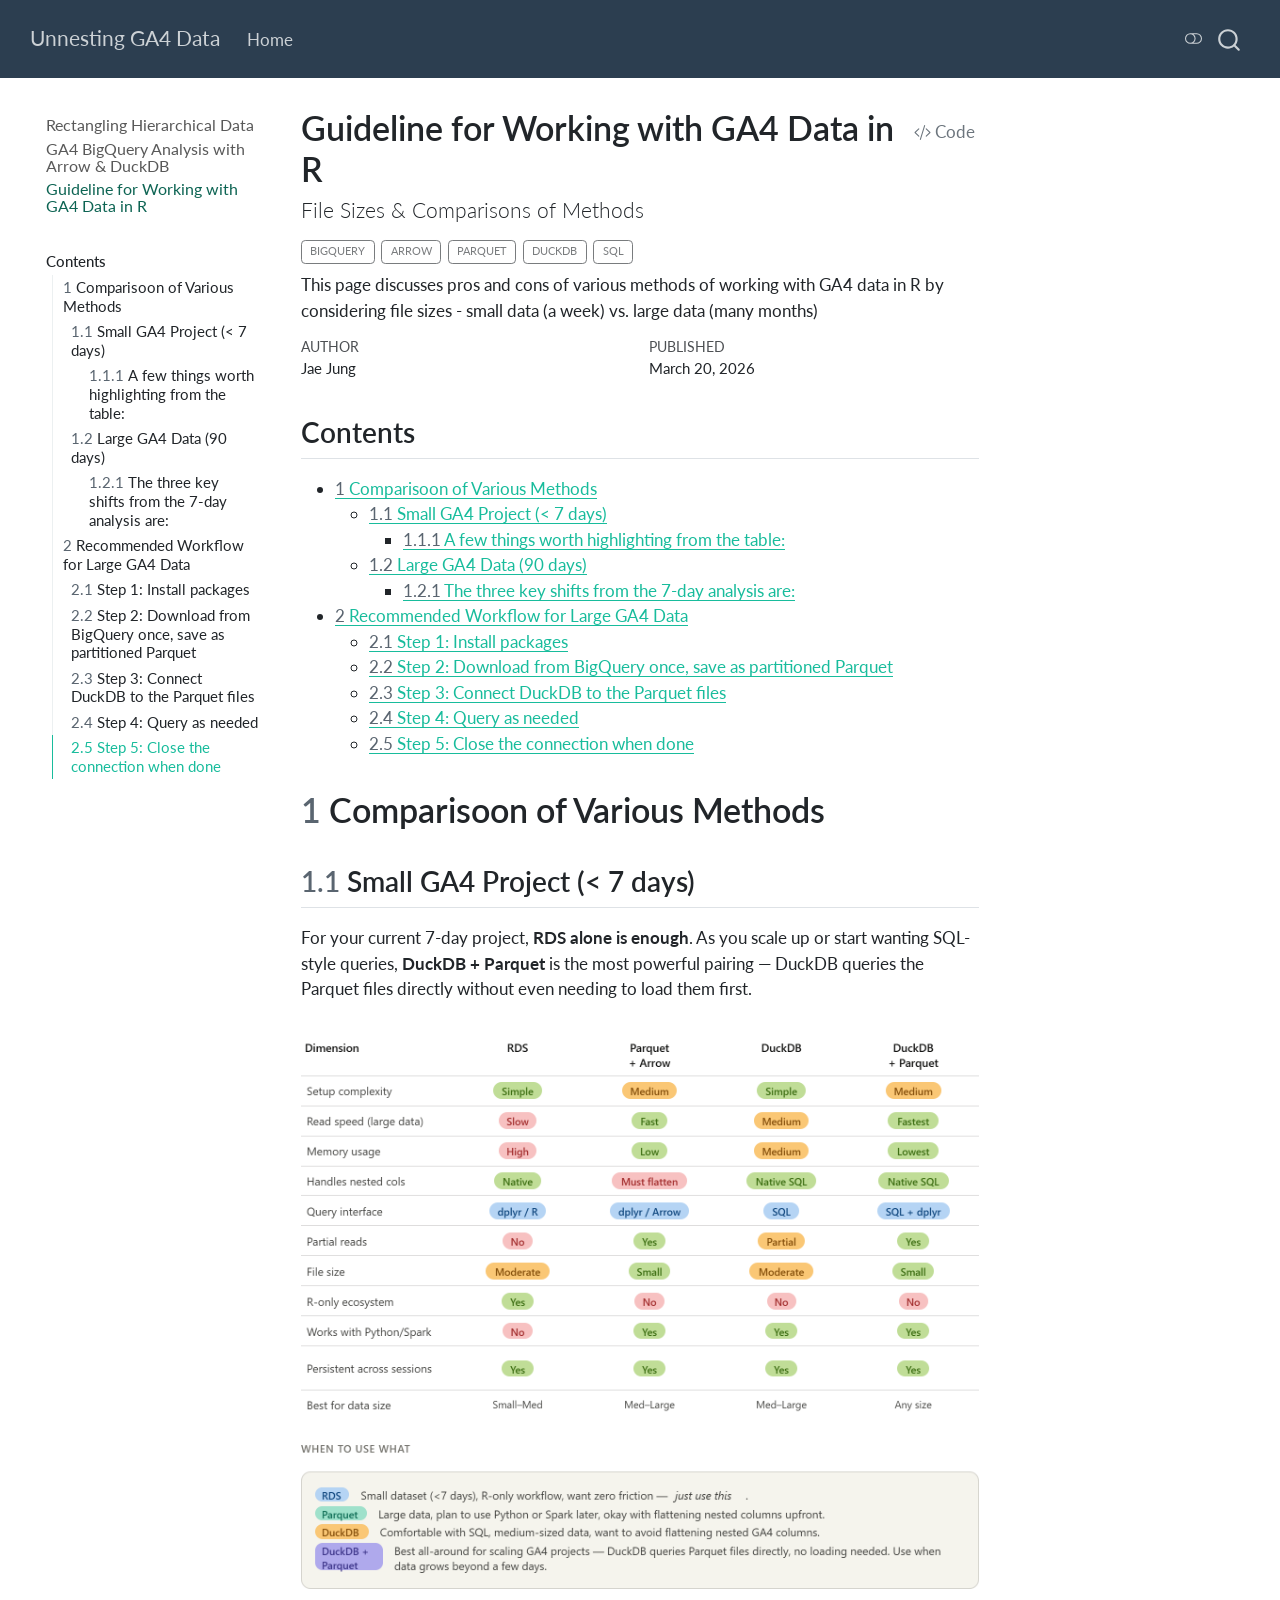
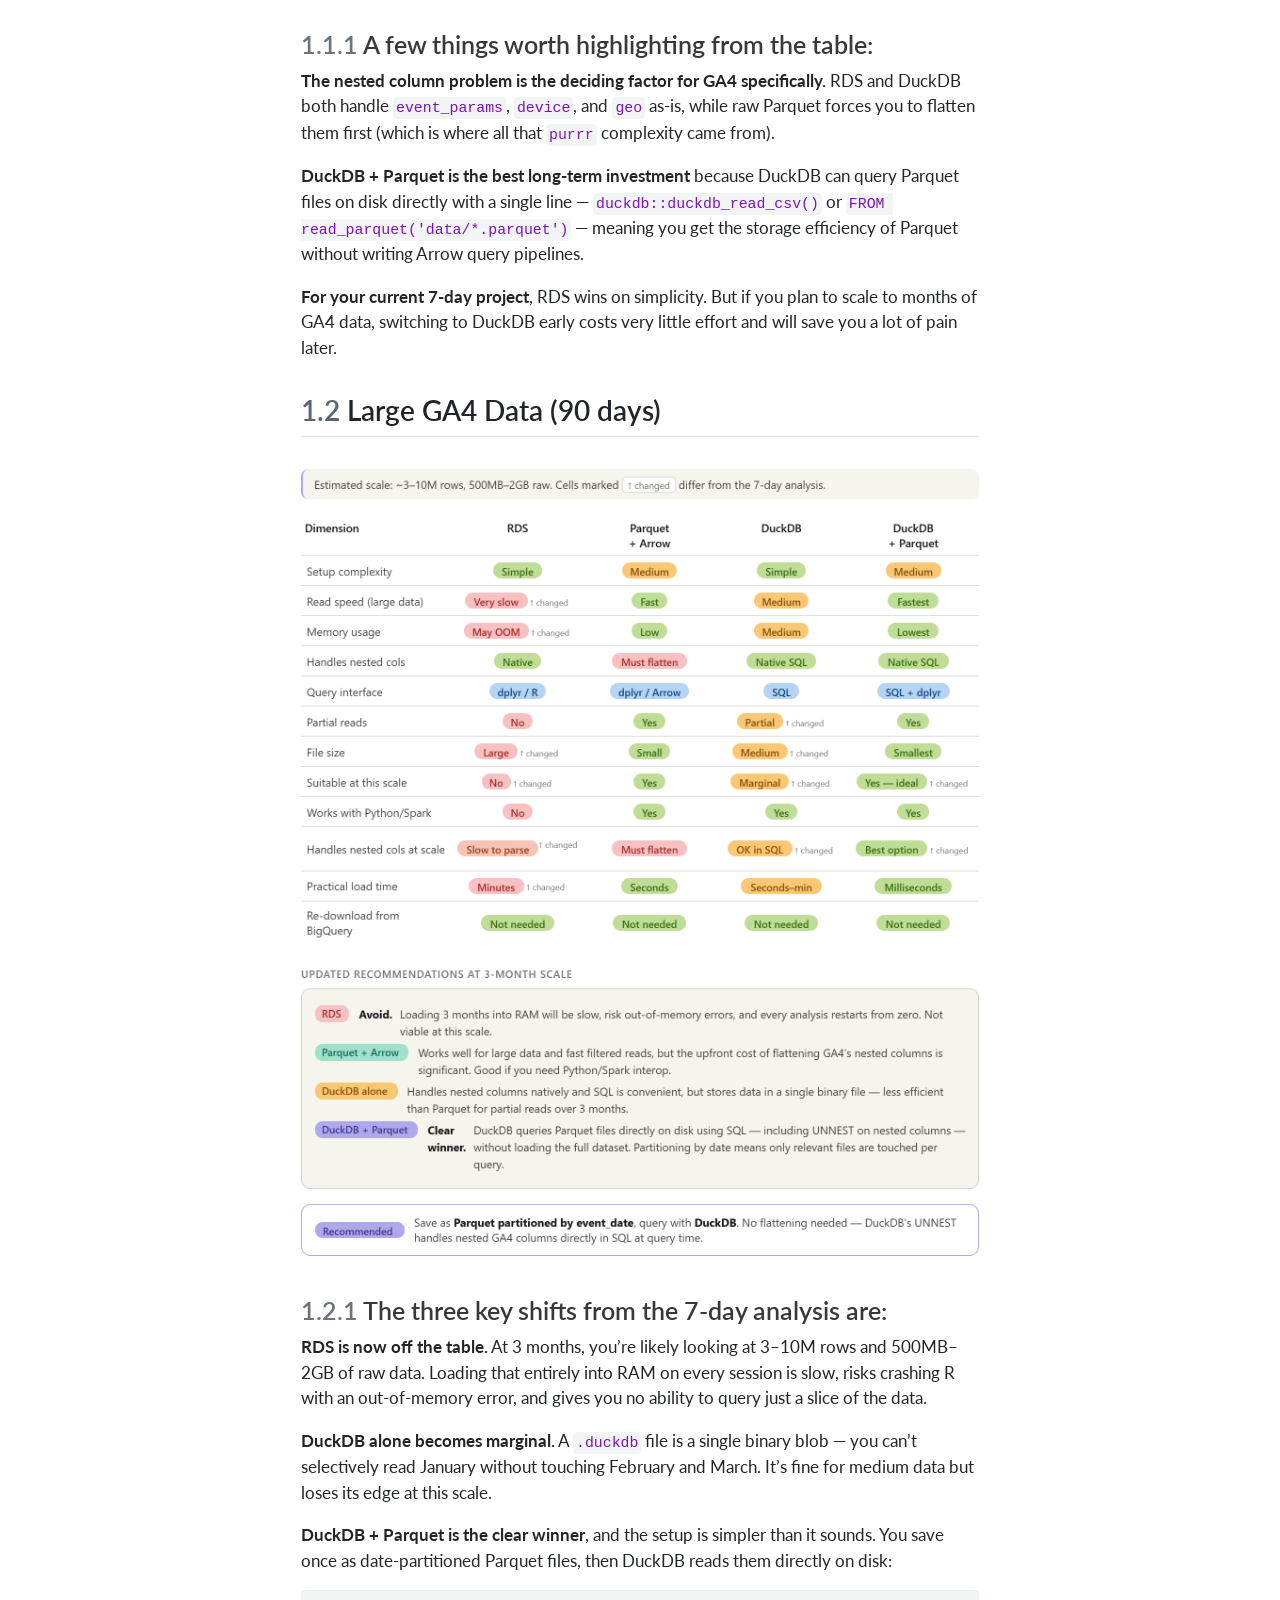
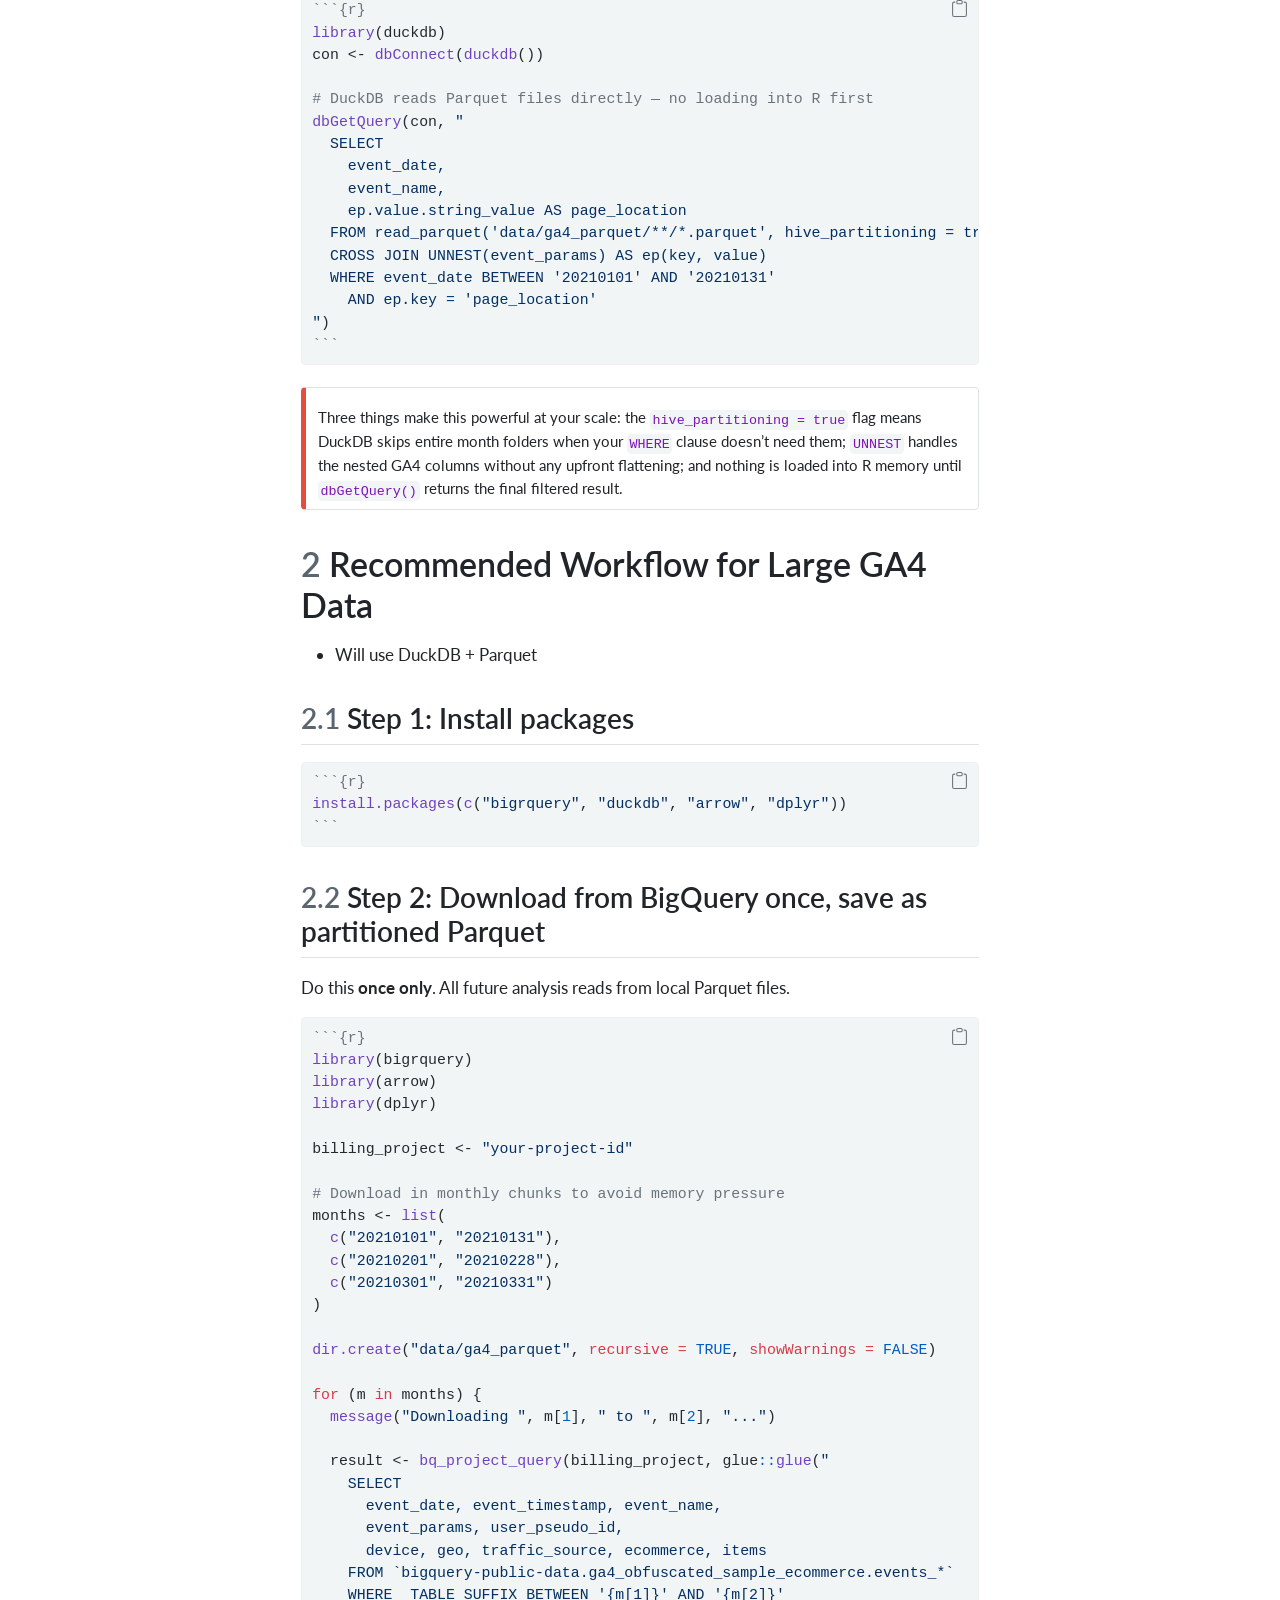
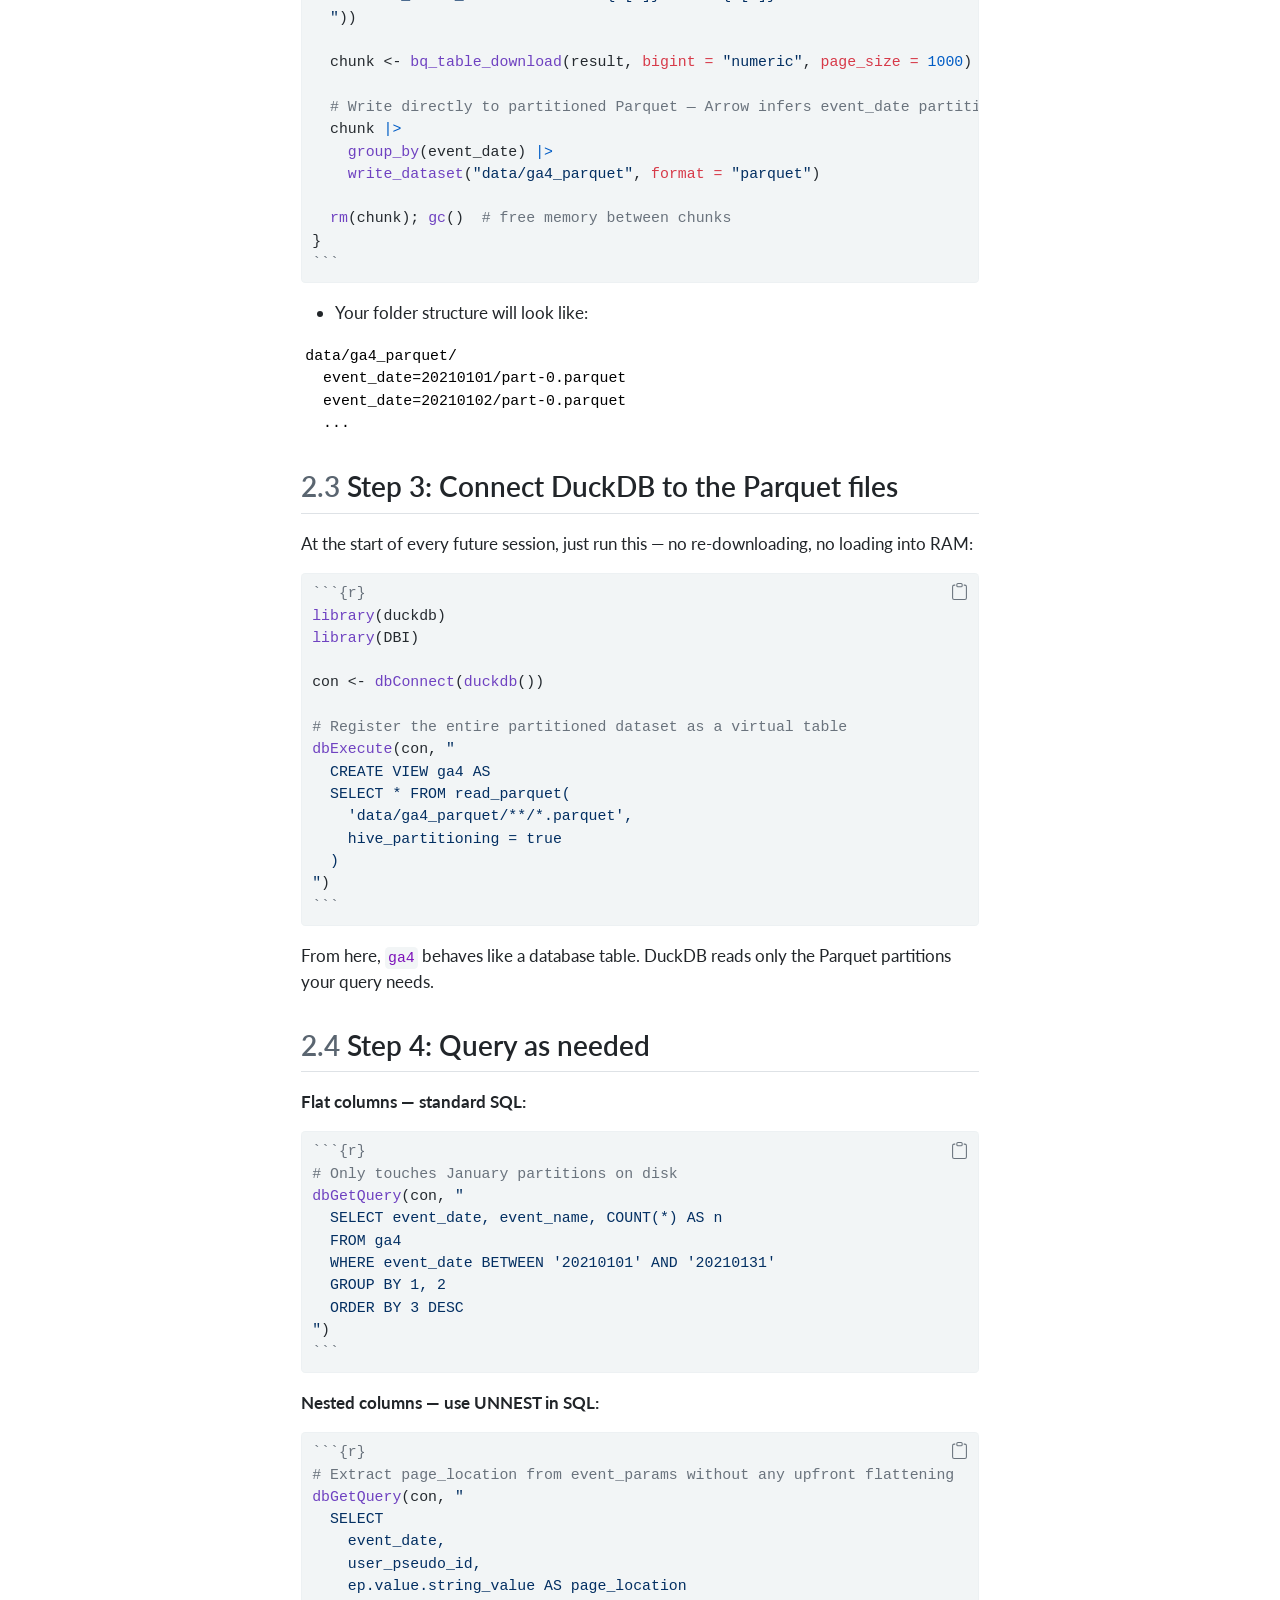
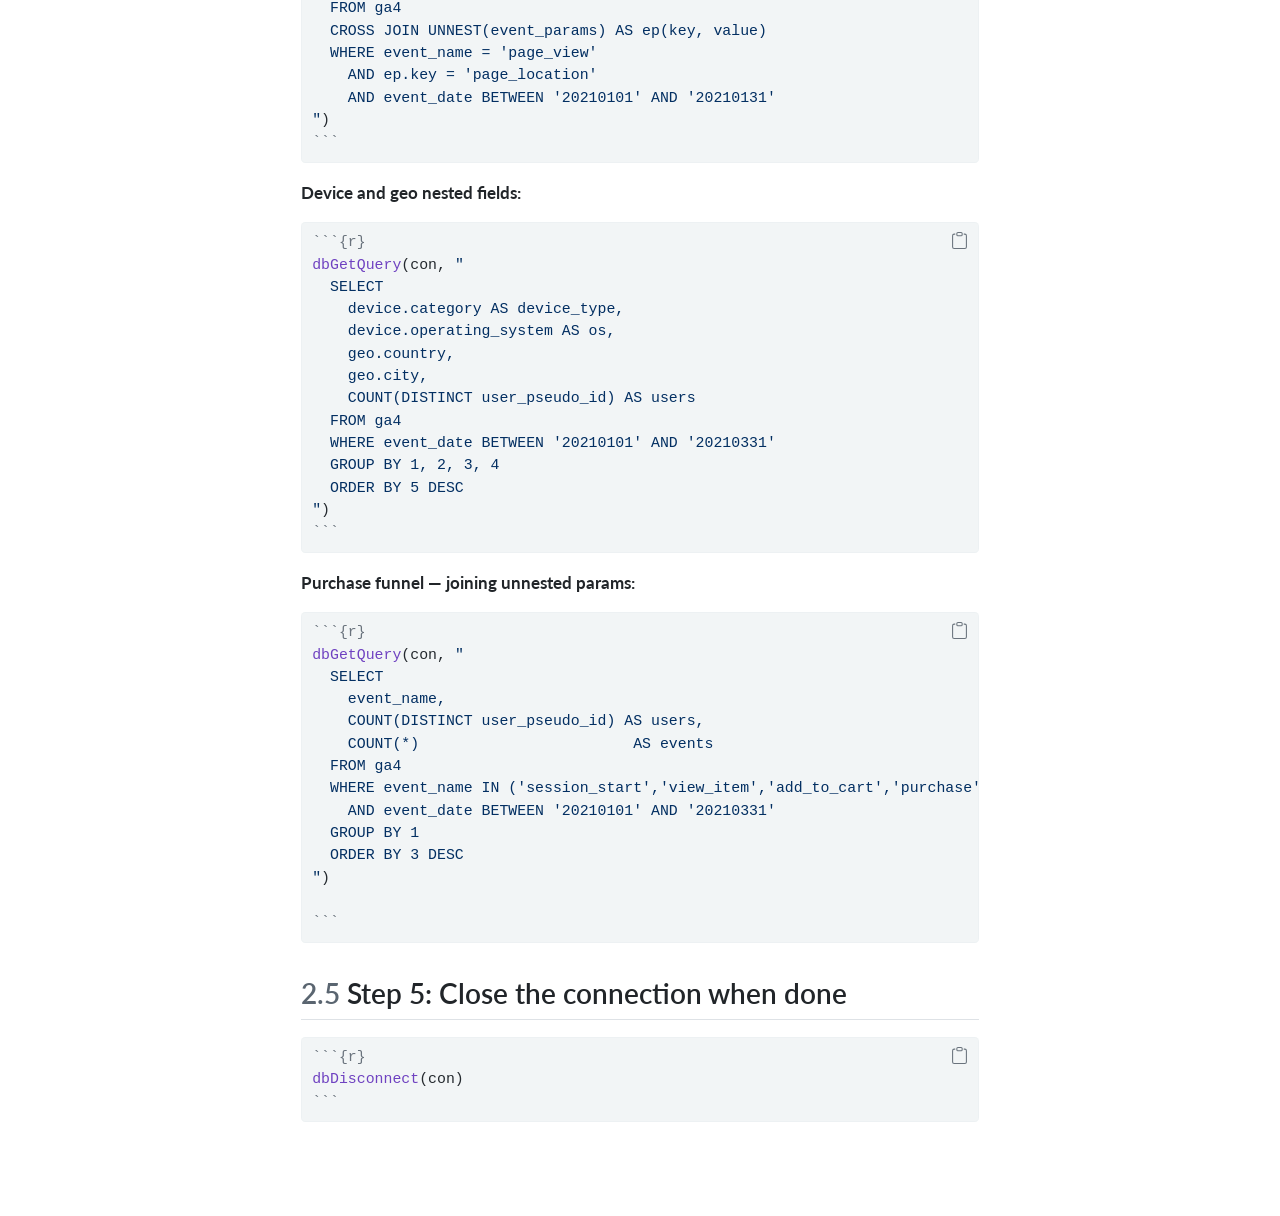
==== commit c79b8f29: "format improvement" ====
--- a/docs/Ga4-R-Methods-Guide.html
+++ b/docs/Ga4-R-Methods-Guide.html
@@ -10,7 +10,7 @@
 <meta name="dcterms.date" content="2026-03-20">
 <meta name="description" content="This page discusses pros and cons of various methods of working with GA4 data in R by considering file sizes - small data (a week) vs.&nbsp;large data (many months)">
 
-<title>Guideline for Working with GA4 Data in R – Analyzing GA4 Data in R</title>
+<title>Guideline for Working with GA4 Data in R – Unnesting GA4 Data</title>
 <style>
 code{white-space: pre-wrap;}
 span.smallcaps{font-variant: small-caps;}
@@ -285,7 +285,7 @@
       <div class="navbar-container container-fluid">
       <div class="navbar-brand-container mx-auto">
     <a class="navbar-brand" href="./index.html">
-    <span class="navbar-title">Analyzing GA4 Data in R</span>
+    <span class="navbar-title">Unnesting GA4 Data</span>
     </a>
   </div>
             <div id="quarto-search" class="" title="Search"></div>
@@ -1115,7 +1115,7 @@
 <span id="cb11-3"><a href="#cb11-3" aria-hidden="true" tabindex="-1"></a><span class="an">subtitle:</span><span class="co"> "File Sizes &amp; Comparisons of Methods"</span></span>
 <span id="cb11-4"><a href="#cb11-4" aria-hidden="true" tabindex="-1"></a><span class="an">description:</span><span class="co"> "This page discusses pros and cons of various methods of working with GA4 data in R by considering file sizes - small data (a week) vs. large data (many months)"</span></span>
 <span id="cb11-5"><a href="#cb11-5" aria-hidden="true" tabindex="-1"></a><span class="an">categories:</span><span class="co"> [BigQuery, Arrow, Parquet, DuckDB, SQL]</span></span>
-<span id="cb11-6"><a href="#cb11-6" aria-hidden="true" tabindex="-1"></a><span class="an">order:</span><span class="co"> 3</span></span>
+<span id="cb11-6"><a href="#cb11-6" aria-hidden="true" tabindex="-1"></a><span class="an">order:</span><span class="co"> 4</span></span>
 <span id="cb11-7"><a href="#cb11-7" aria-hidden="true" tabindex="-1"></a><span class="an">author:</span><span class="co"> "Jae Jung"</span></span>
 <span id="cb11-8"><a href="#cb11-8" aria-hidden="true" tabindex="-1"></a><span class="an">date:</span><span class="co"> today</span></span>
 <span id="cb11-9"><a href="#cb11-9" aria-hidden="true" tabindex="-1"></a><span class="an">format:</span></span>
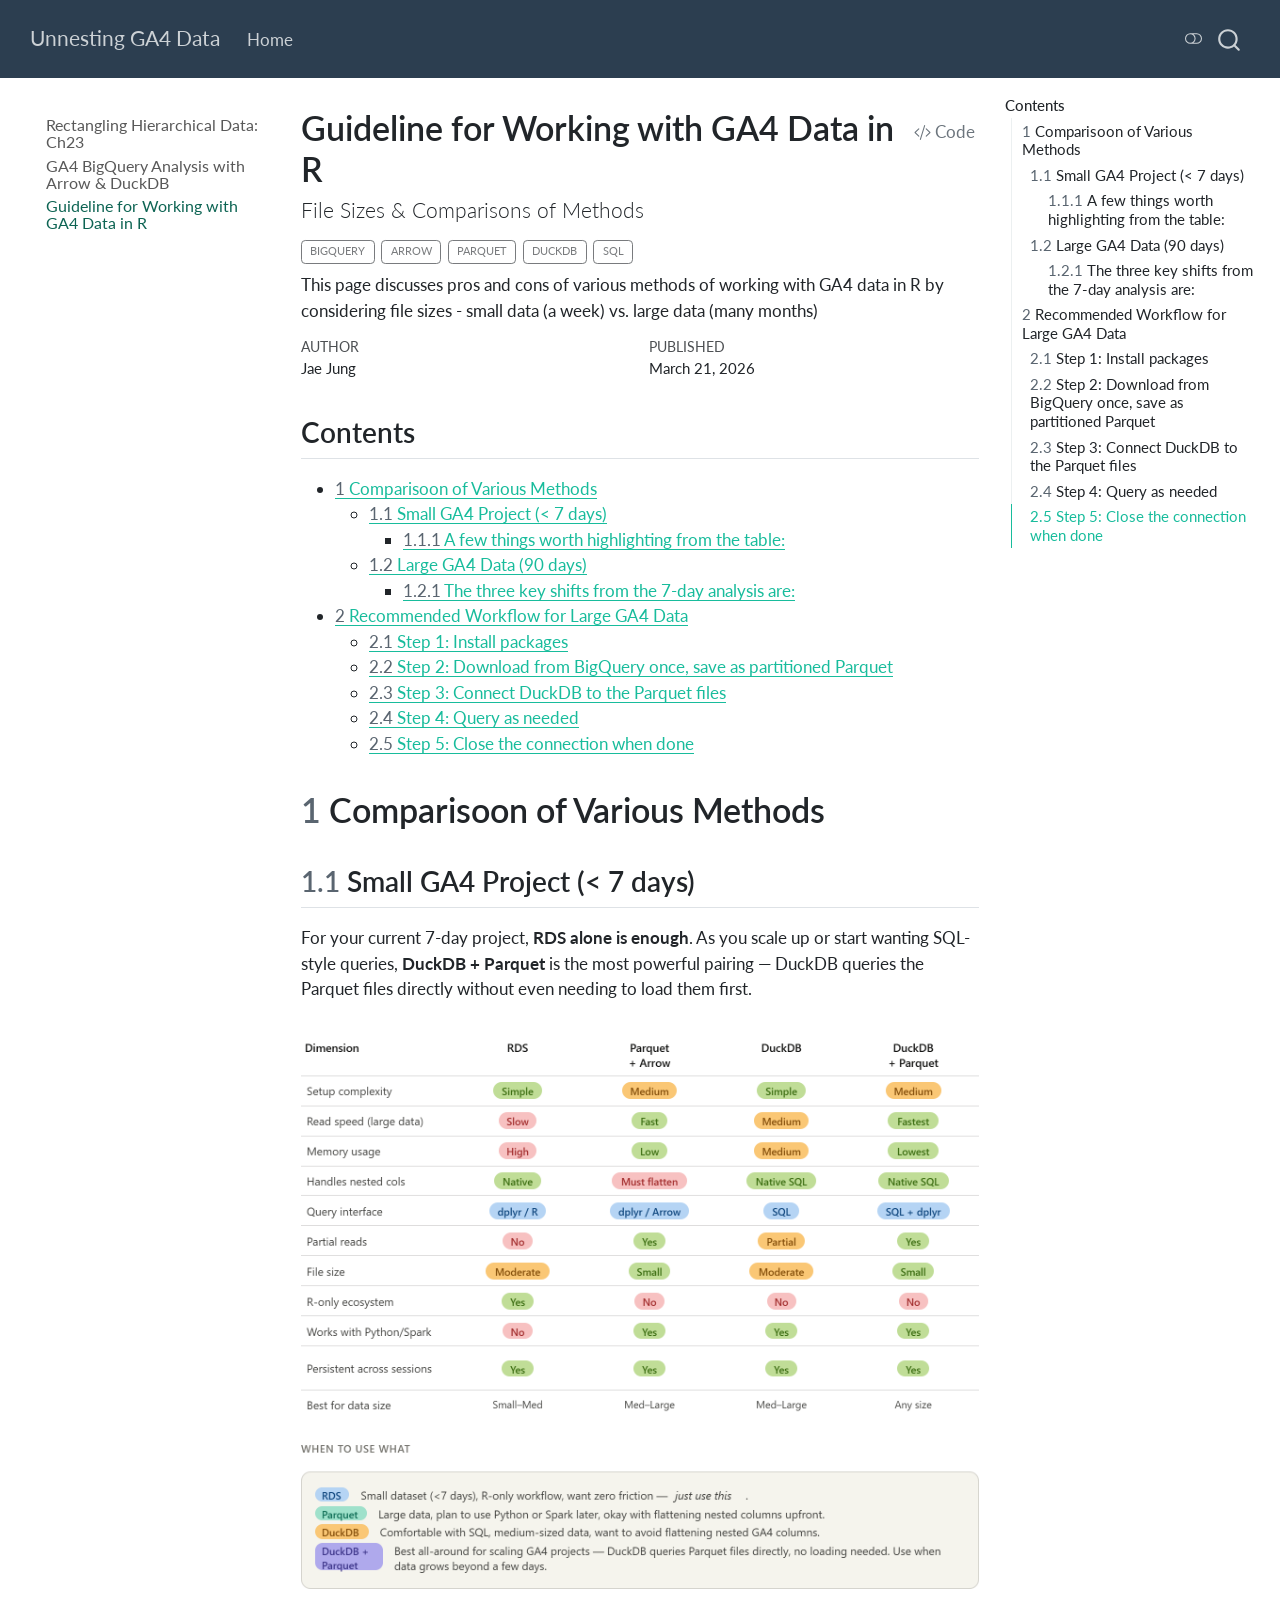
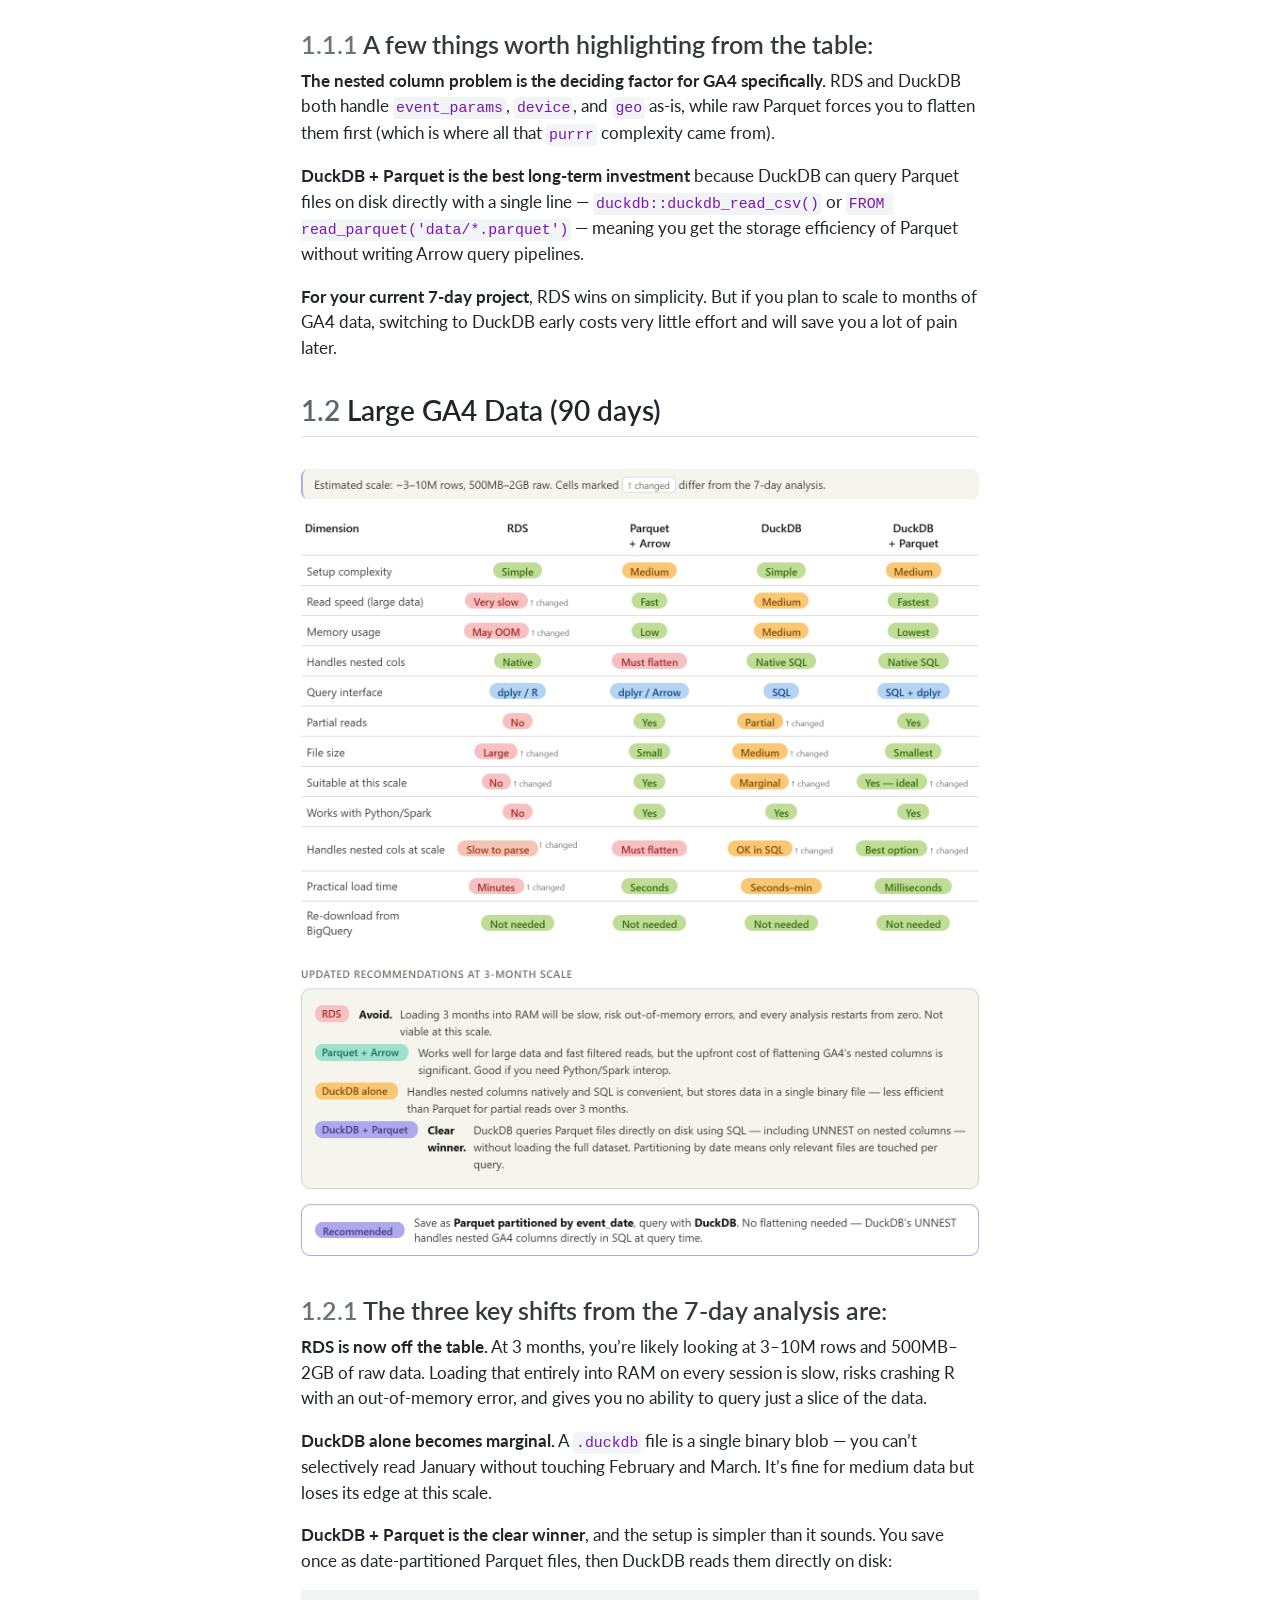
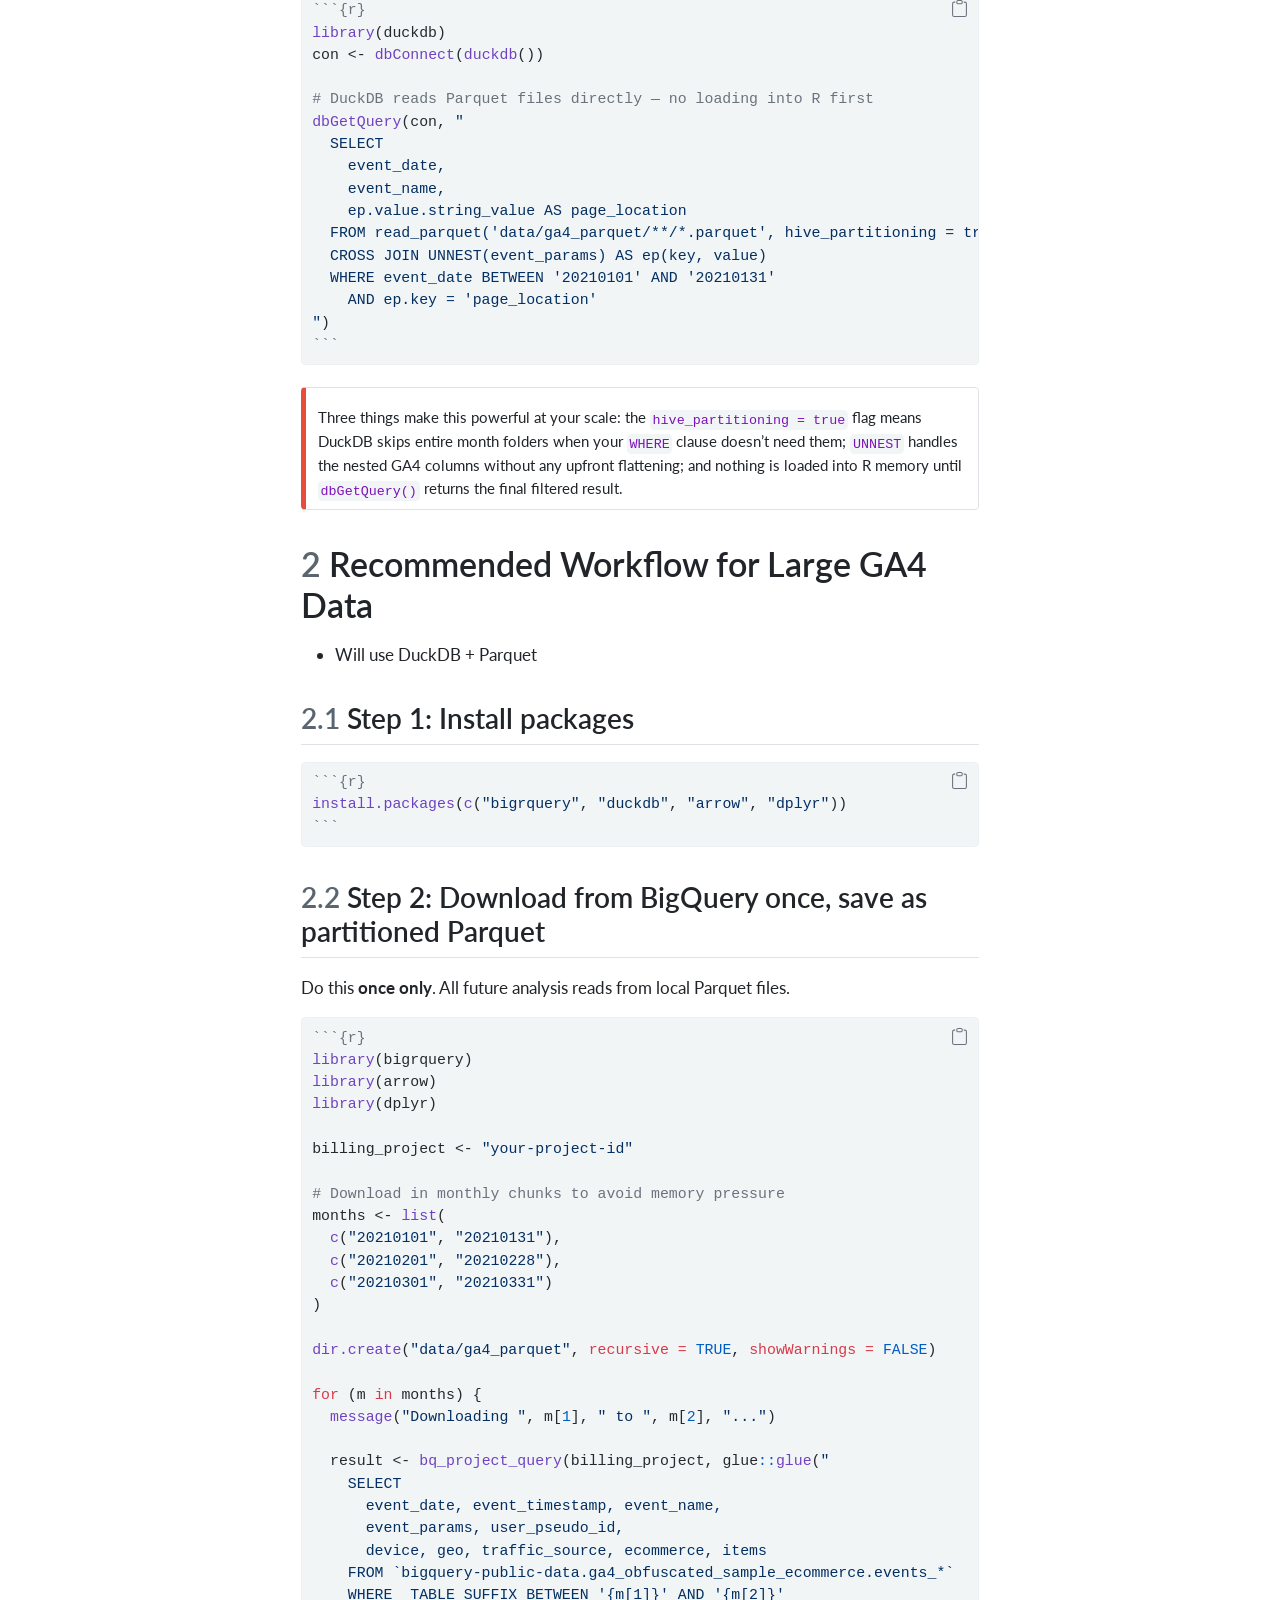
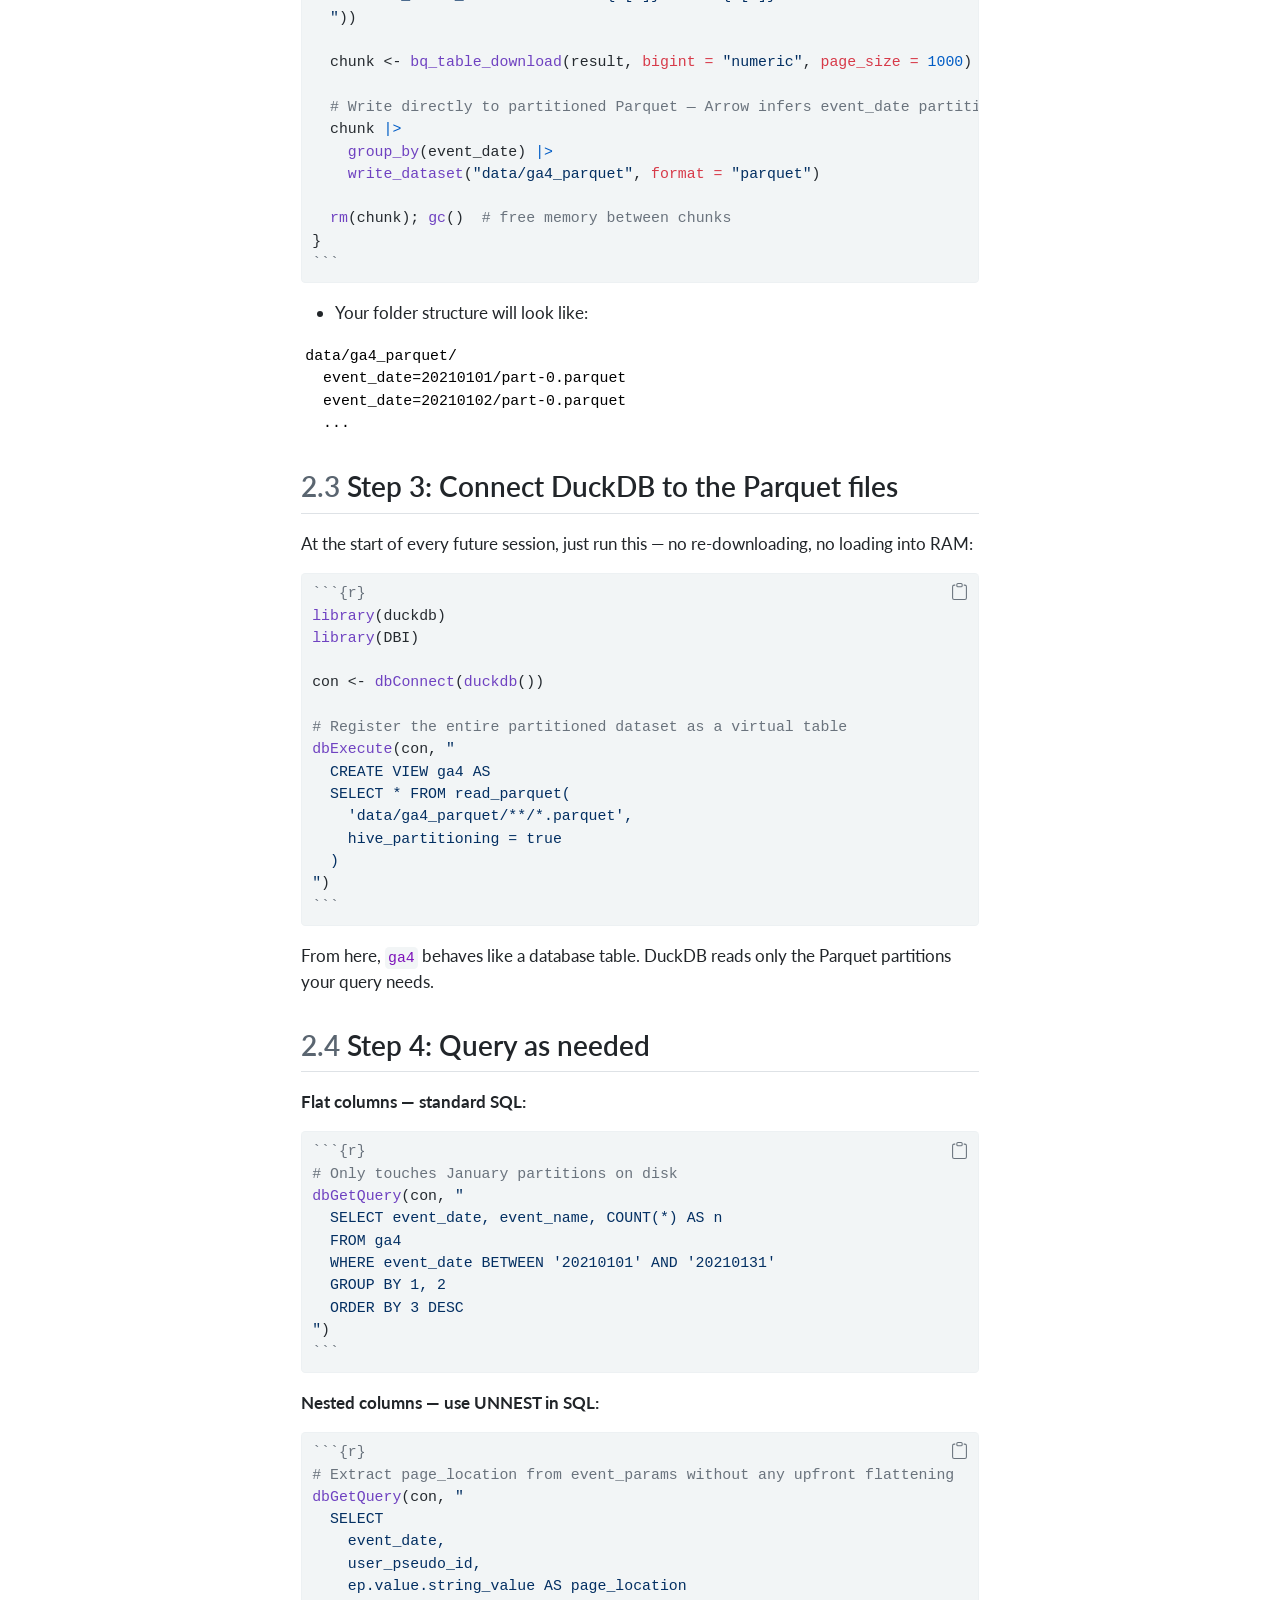
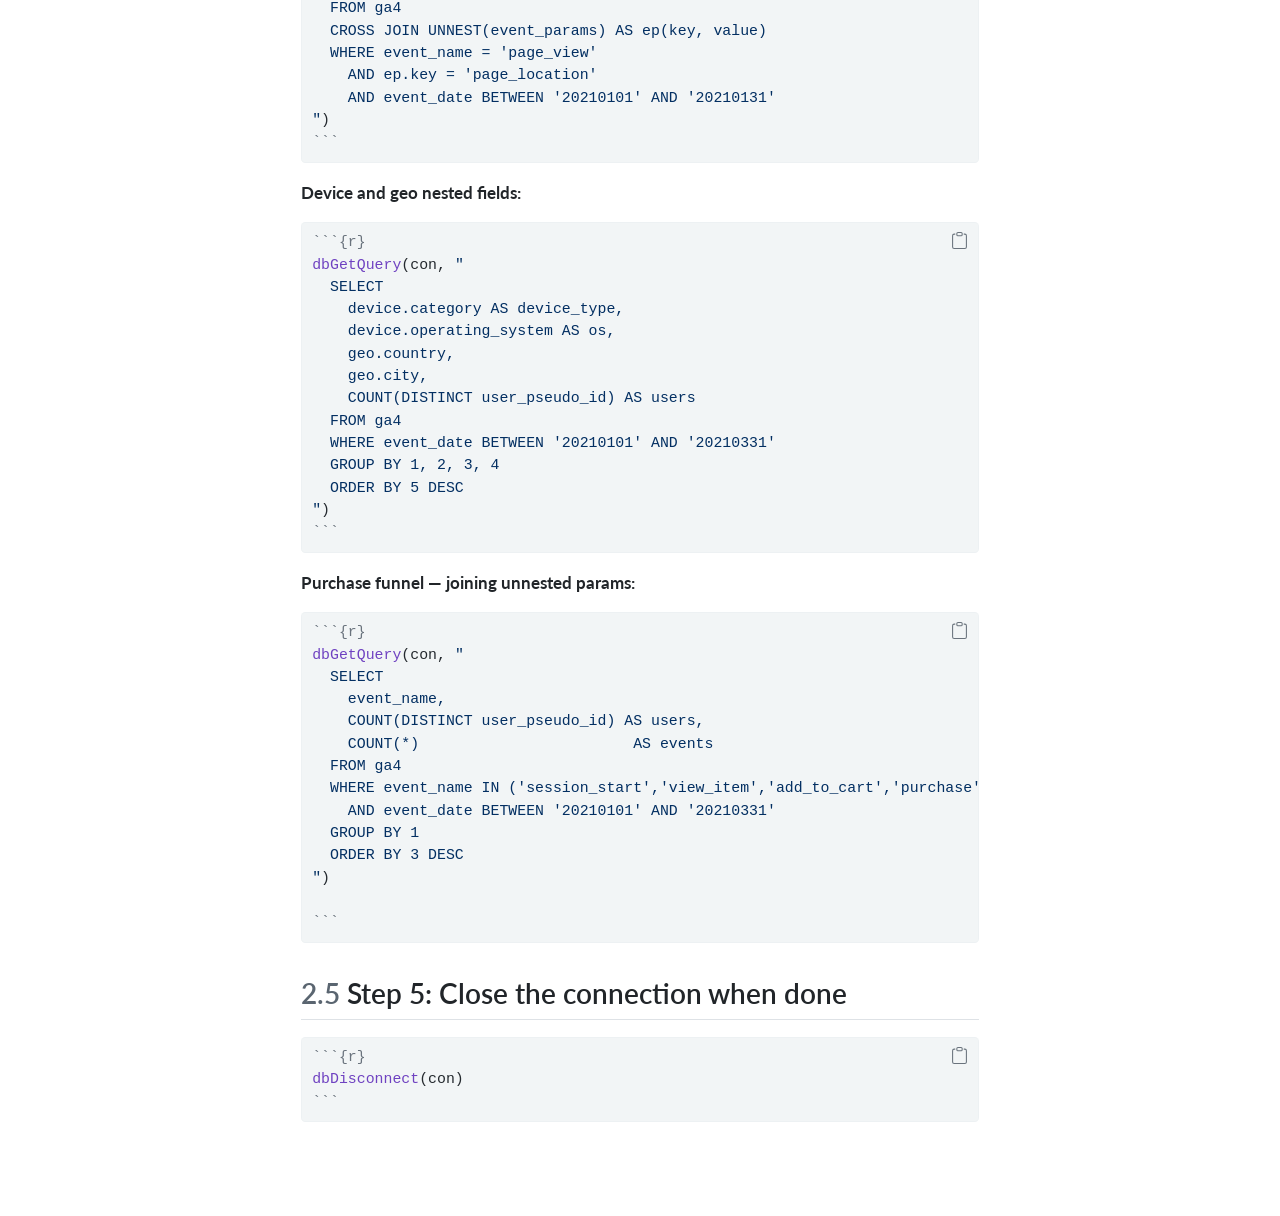
==== commit 7a28f52a: "style changes" ====
--- a/docs/Ga4-R-Methods-Guide.html
+++ b/docs/Ga4-R-Methods-Guide.html
@@ -7,7 +7,7 @@
 <meta name="viewport" content="width=device-width, initial-scale=1.0, user-scalable=yes">
 
 <meta name="author" content="Jae Jung">
-<meta name="dcterms.date" content="2026-03-20">
+<meta name="dcterms.date" content="2026-03-21">
 <meta name="description" content="This page discusses pros and cons of various methods of working with GA4 data in R by considering file sizes - small data (a week) vs.&nbsp;large data (many months)">
 
 <title>Guideline for Working with GA4 Data in R – Unnesting GA4 Data</title>
@@ -325,7 +325,7 @@
         <li class="sidebar-item">
   <div class="sidebar-item-container"> 
   <a href="./hierarchical-data-0.html" class="sidebar-item-text sidebar-link">
- <span class="menu-text">Rectangling Hierarchical Data</span></a>
+ <span class="menu-text">Rectangling Hierarchical Data: Ch23</span></a>
   </div>
 </li>
         <li class="sidebar-item">
@@ -342,7 +342,11 @@
 </li>
     </ul>
     </div>
-    <nav id="TOC" role="doc-toc" class="toc-active" data-toc-expanded="99">
+</nav>
+<div id="quarto-sidebar-glass" class="quarto-sidebar-collapse-item" data-bs-toggle="collapse" data-bs-target=".quarto-sidebar-collapse-item"></div>
+<!-- margin-sidebar -->
+    <div id="quarto-margin-sidebar" class="sidebar margin-sidebar">
+        <nav id="TOC" role="doc-toc" class="toc-active" data-toc-expanded="99">
     <h2 id="toc-title">Contents</h2>
    
   <ul>
@@ -367,10 +371,6 @@
   </ul></li>
   </ul>
 </nav>
-</nav>
-<div id="quarto-sidebar-glass" class="quarto-sidebar-collapse-item" data-bs-toggle="collapse" data-bs-target=".quarto-sidebar-collapse-item"></div>
-<!-- margin-sidebar -->
-    <div id="quarto-margin-sidebar" class="sidebar margin-sidebar zindex-bottom">
     </div>
 <!-- main -->
 <main class="content" id="quarto-document-content">
@@ -408,7 +408,7 @@
     <div>
     <div class="quarto-title-meta-heading">Published</div>
     <div class="quarto-title-meta-contents">
-      <p class="date">March 20, 2026</p>
+      <p class="date">March 21, 2026</p>
     </div>
   </div>
   
@@ -1125,7 +1125,7 @@
 <span id="cb11-13"><a href="#cb11-13" aria-hidden="true" tabindex="-1"></a><span class="co">      dark: darkly</span></span>
 <span id="cb11-14"><a href="#cb11-14" aria-hidden="true" tabindex="-1"></a><span class="co">    toc: true</span></span>
 <span id="cb11-15"><a href="#cb11-15" aria-hidden="true" tabindex="-1"></a><span class="co">    toc-depth: 3</span></span>
-<span id="cb11-16"><a href="#cb11-16" aria-hidden="true" tabindex="-1"></a><span class="co">    toc-location: left-body</span></span>
+<span id="cb11-16"><a href="#cb11-16" aria-hidden="true" tabindex="-1"></a><span class="co">    toc-location: right-body</span></span>
 <span id="cb11-17"><a href="#cb11-17" aria-hidden="true" tabindex="-1"></a><span class="co">    toc-title: "Contents"</span></span>
 <span id="cb11-18"><a href="#cb11-18" aria-hidden="true" tabindex="-1"></a><span class="co">    toc-expand: true</span></span>
 <span id="cb11-19"><a href="#cb11-19" aria-hidden="true" tabindex="-1"></a><span class="co">    code-fold: show</span></span>
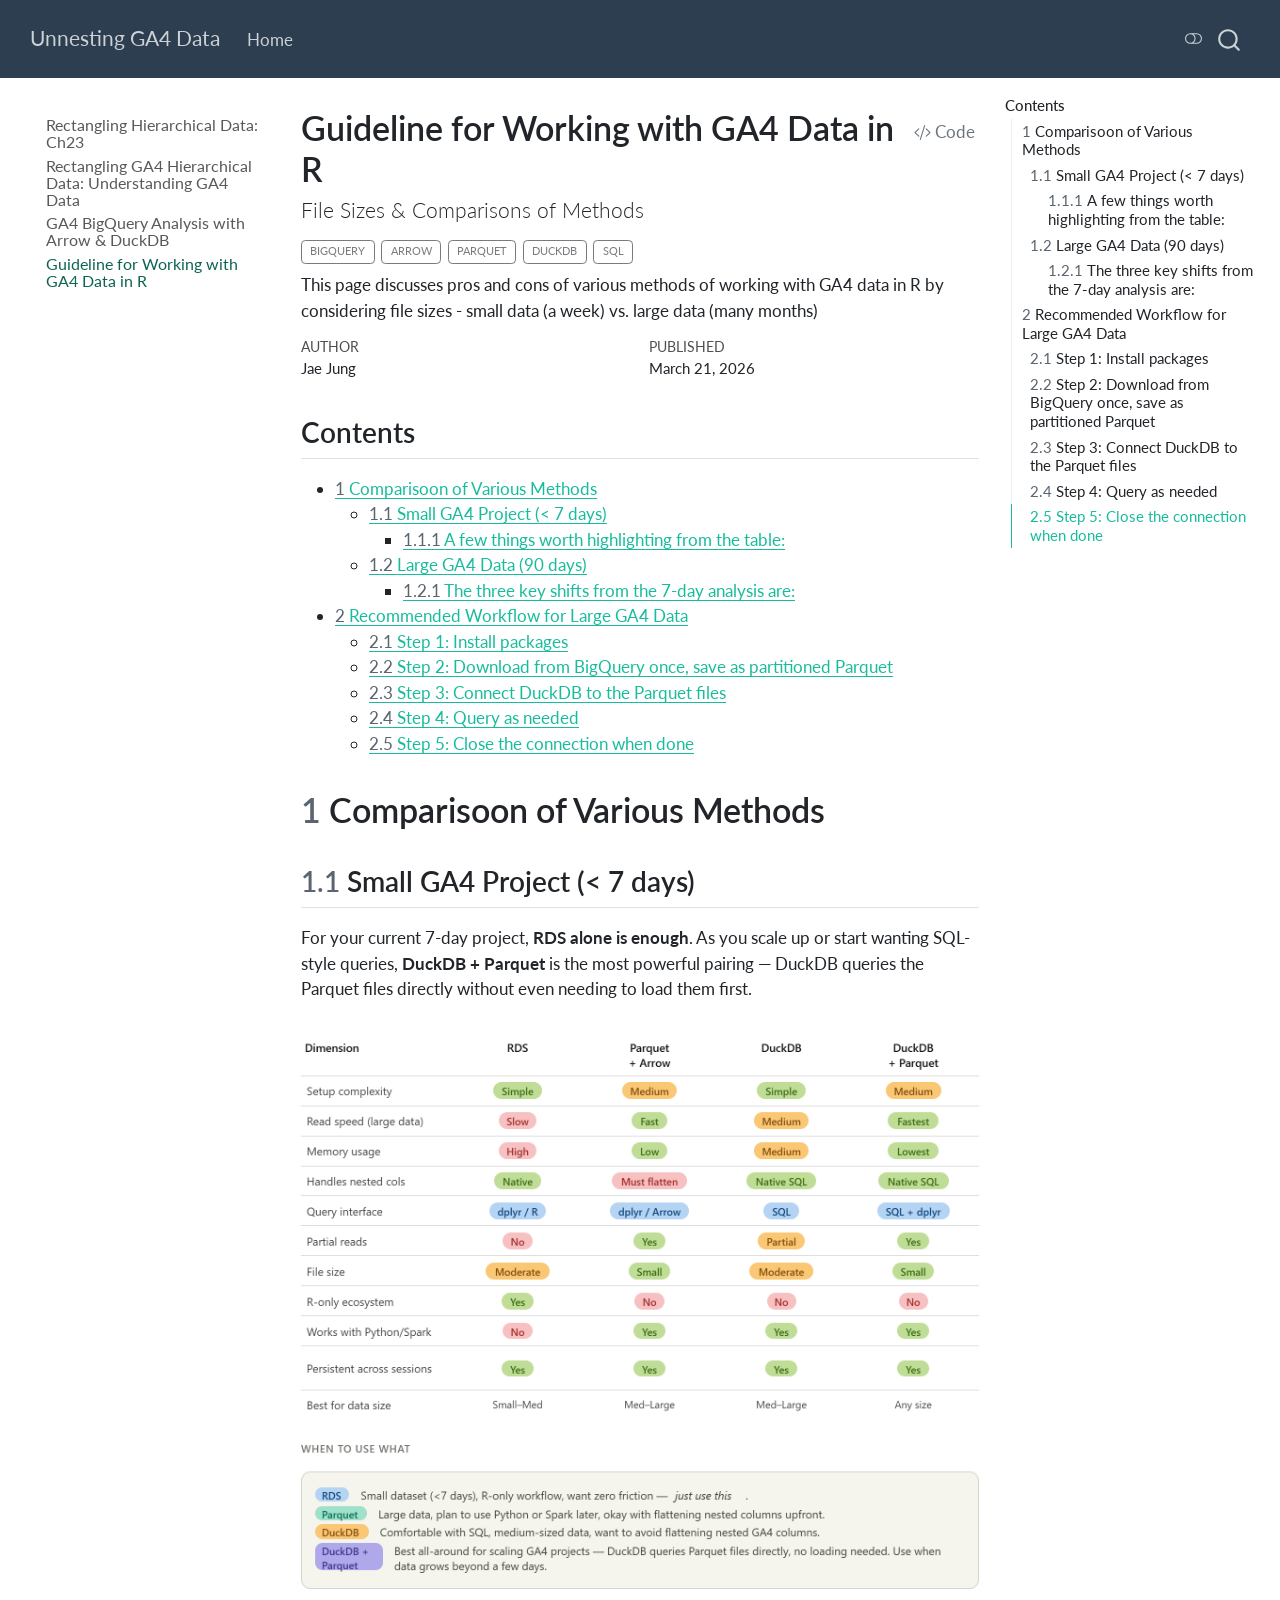
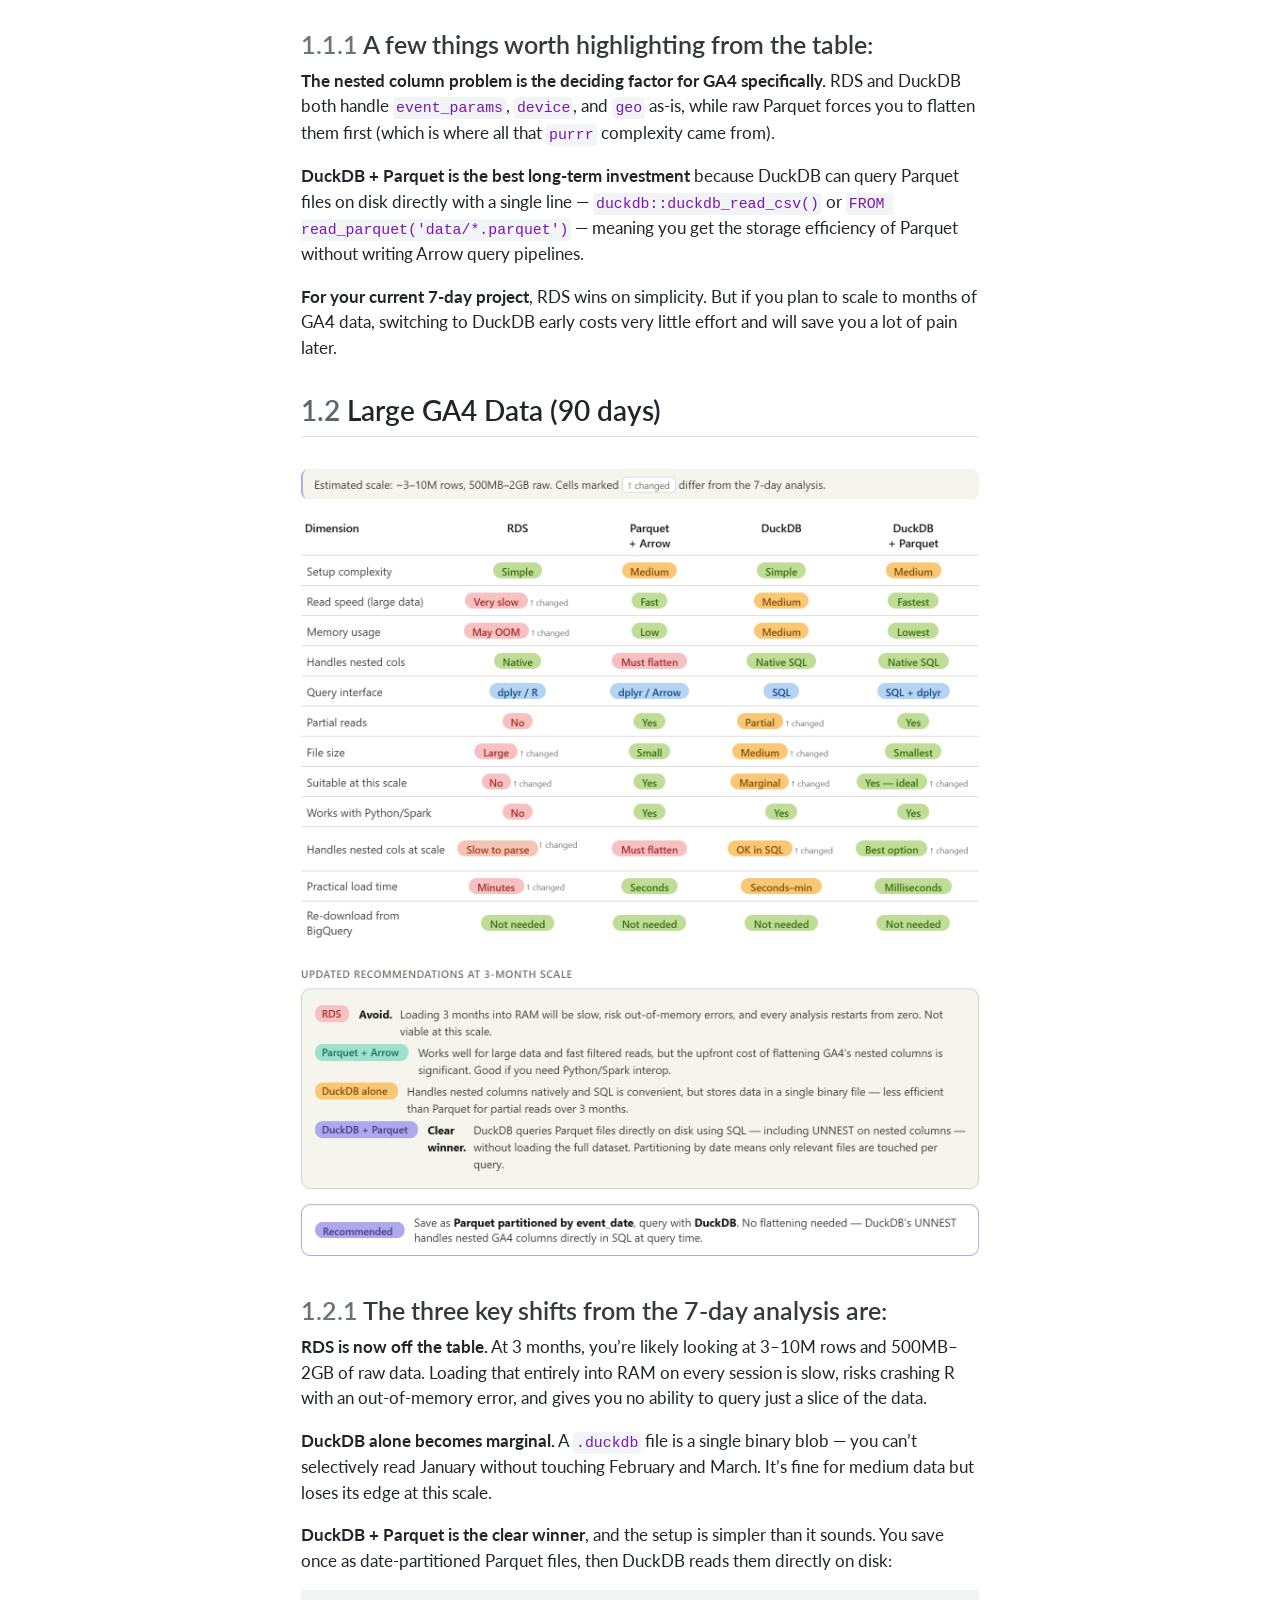
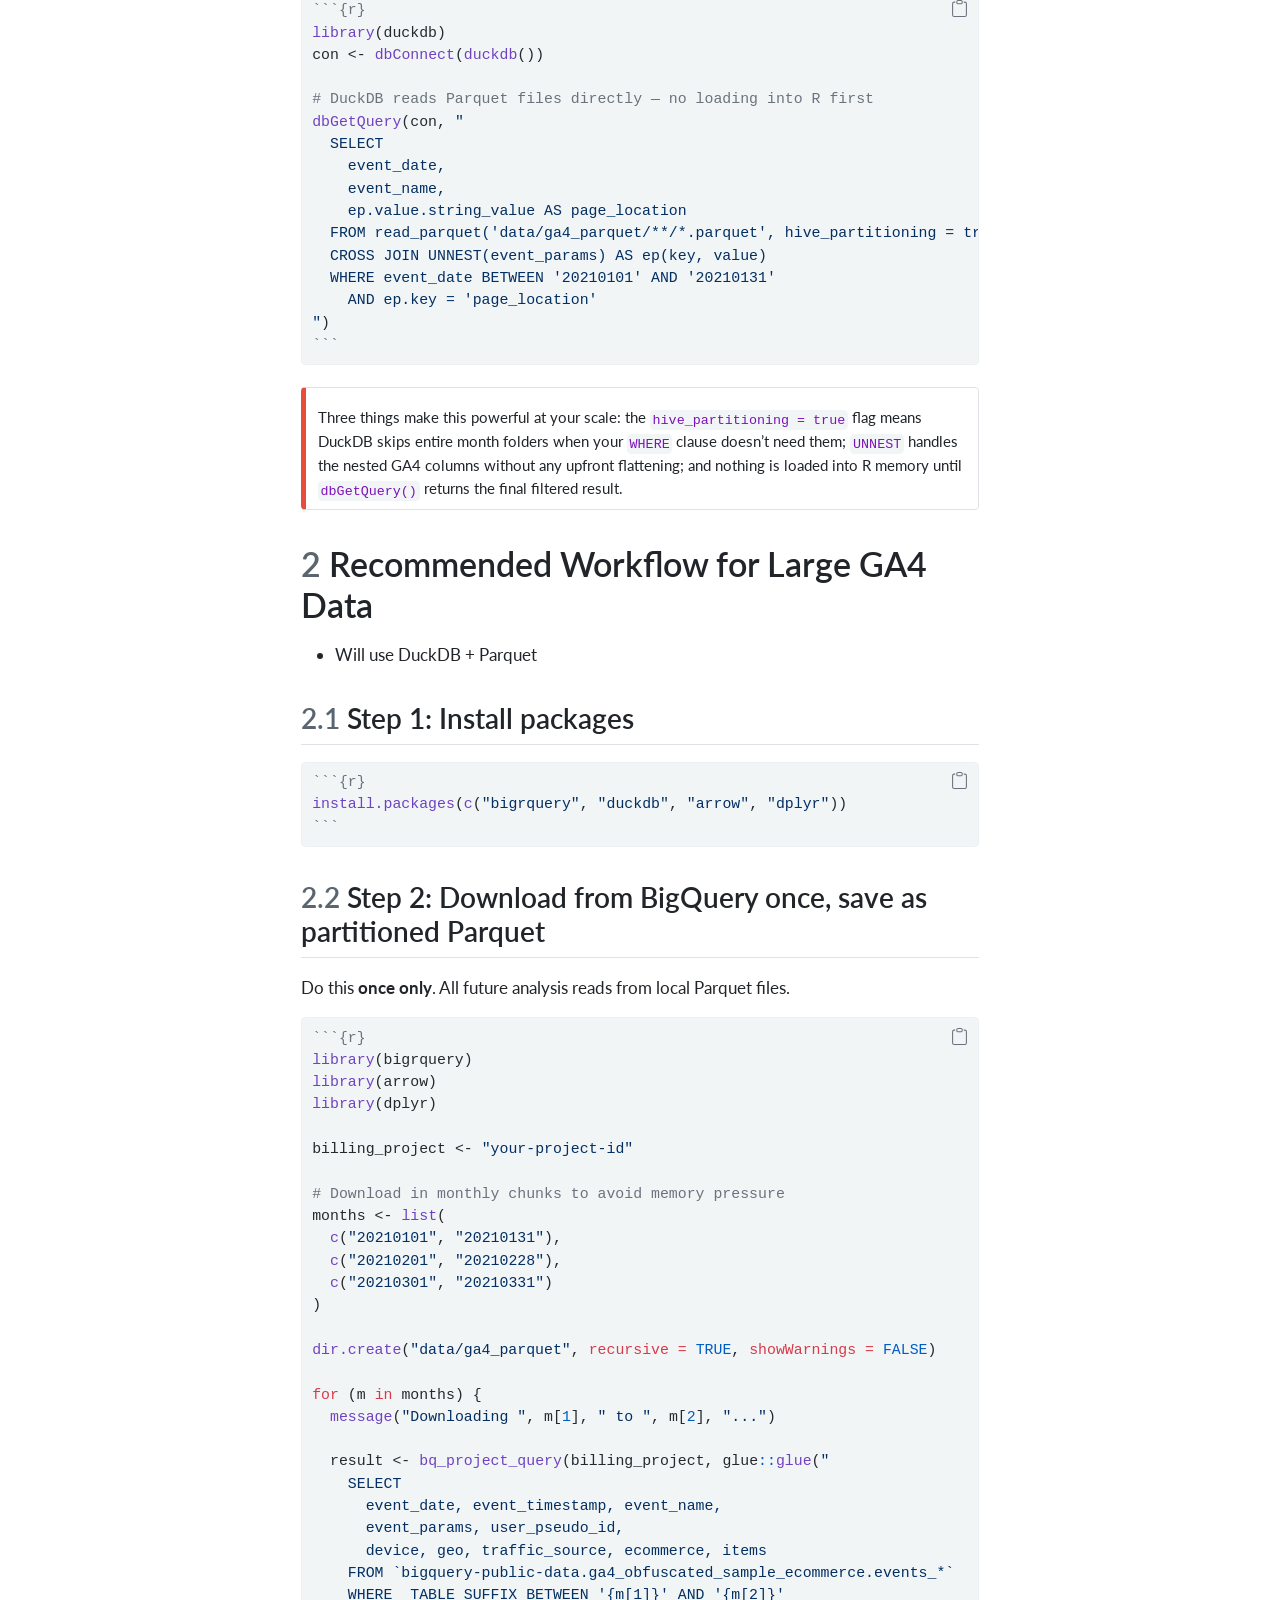
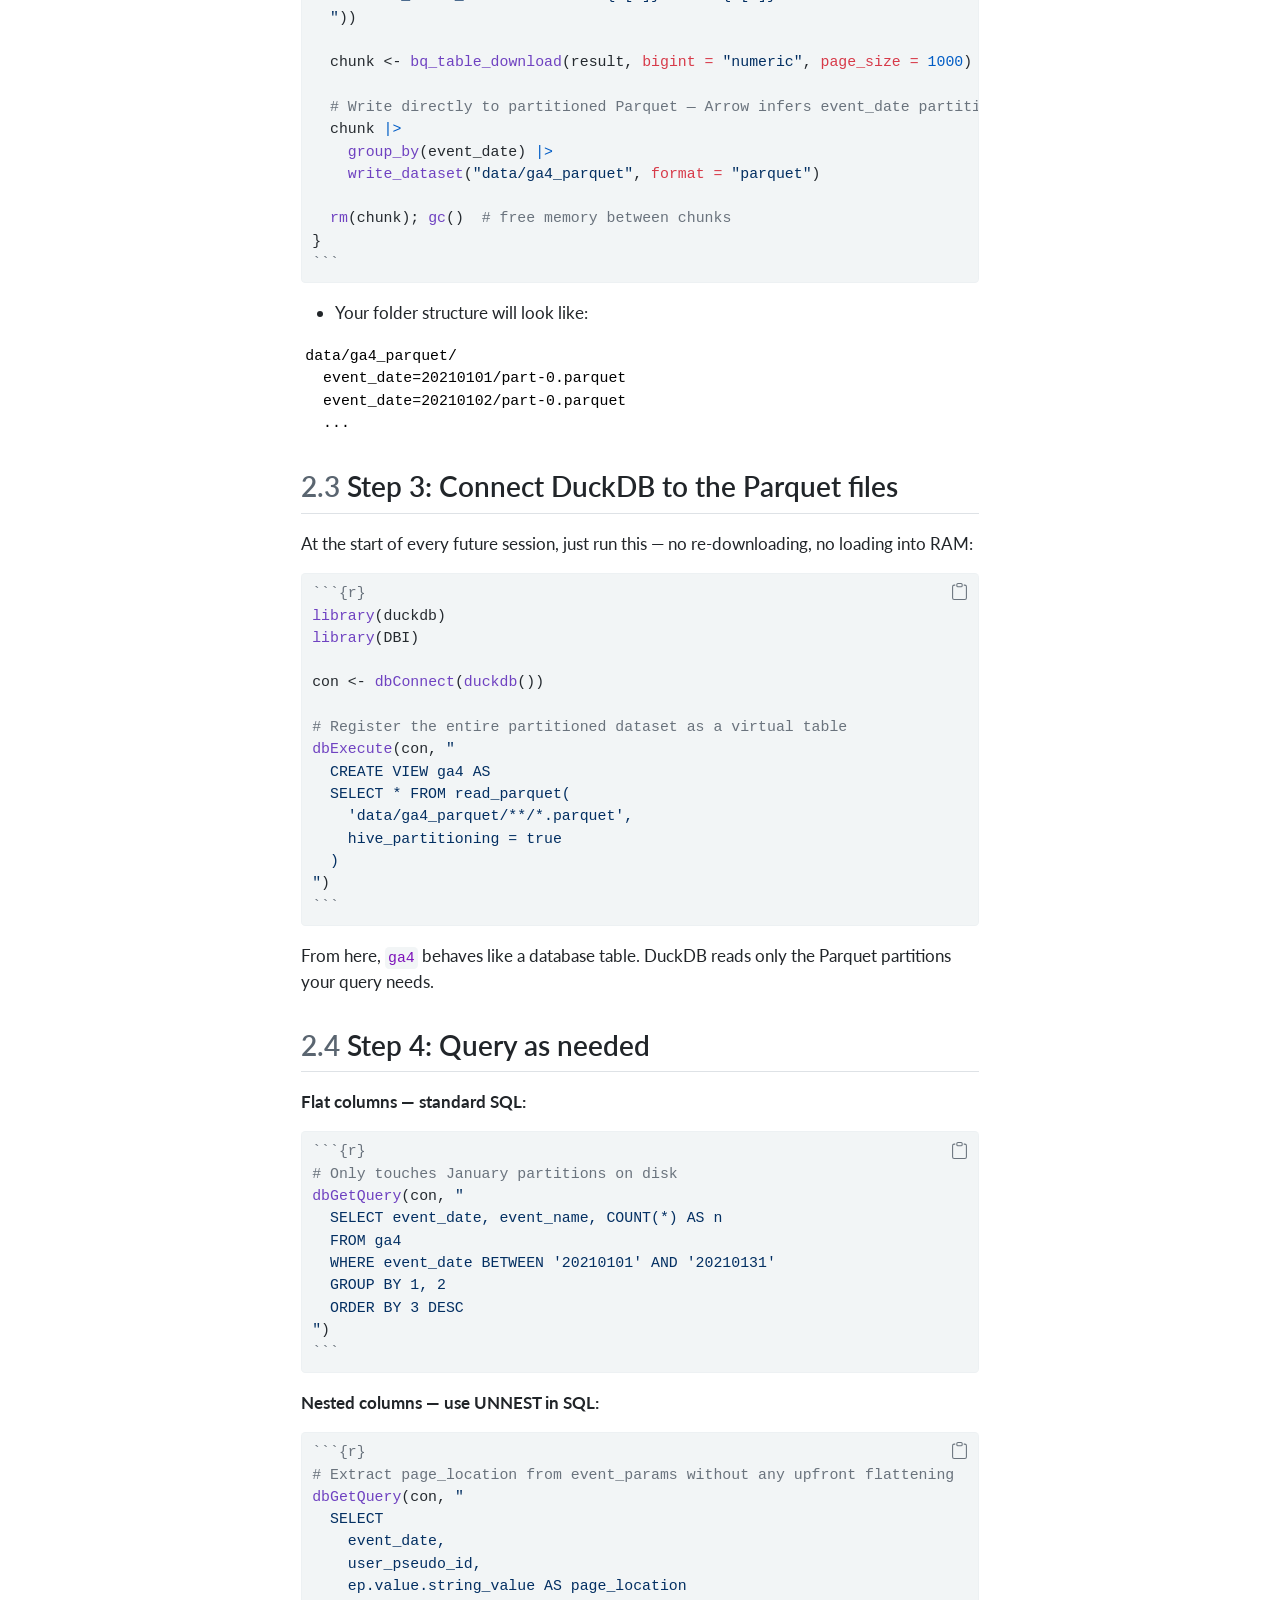
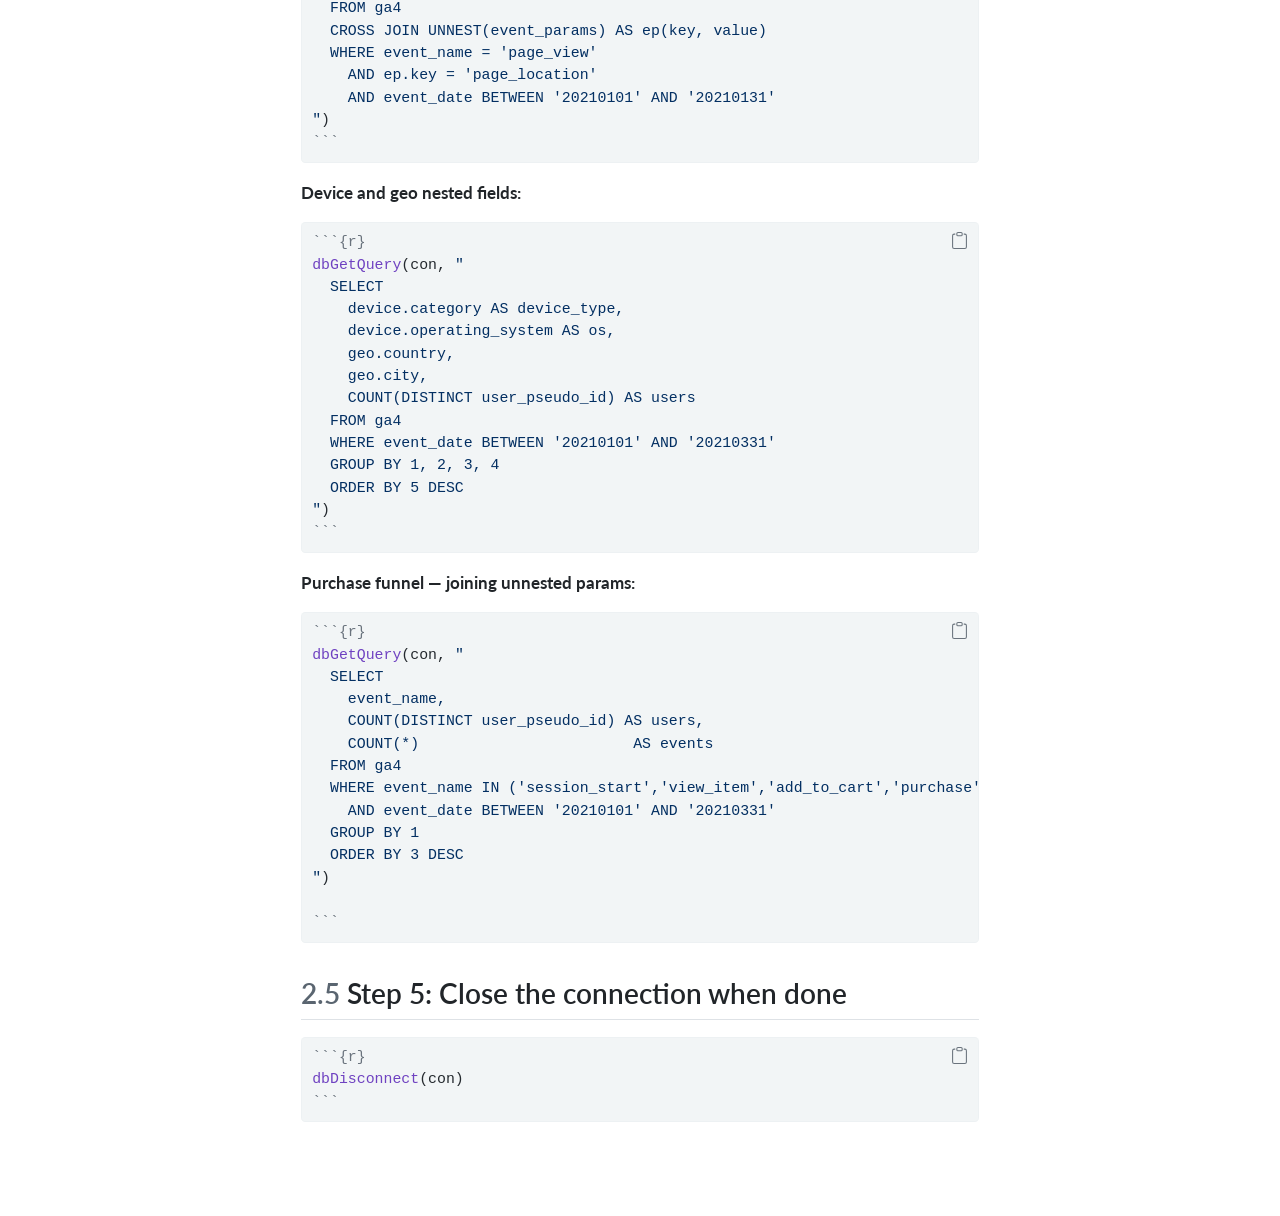
==== commit 17bc37b9: "adding hiearchical data I page" ====
--- a/docs/Ga4-R-Methods-Guide.html
+++ b/docs/Ga4-R-Methods-Guide.html
@@ -326,6 +326,12 @@
   <div class="sidebar-item-container"> 
   <a href="./hierarchical-data-0.html" class="sidebar-item-text sidebar-link">
  <span class="menu-text">Rectangling Hierarchical Data: Ch23</span></a>
+  </div>
+</li>
+        <li class="sidebar-item">
+  <div class="sidebar-item-container"> 
+  <a href="./hierarchical-data-I.html" class="sidebar-item-text sidebar-link">
+ <span class="menu-text">Rectangling GA4 Hierarchical Data: Understanding GA4 Data</span></a>
   </div>
 </li>
         <li class="sidebar-item">
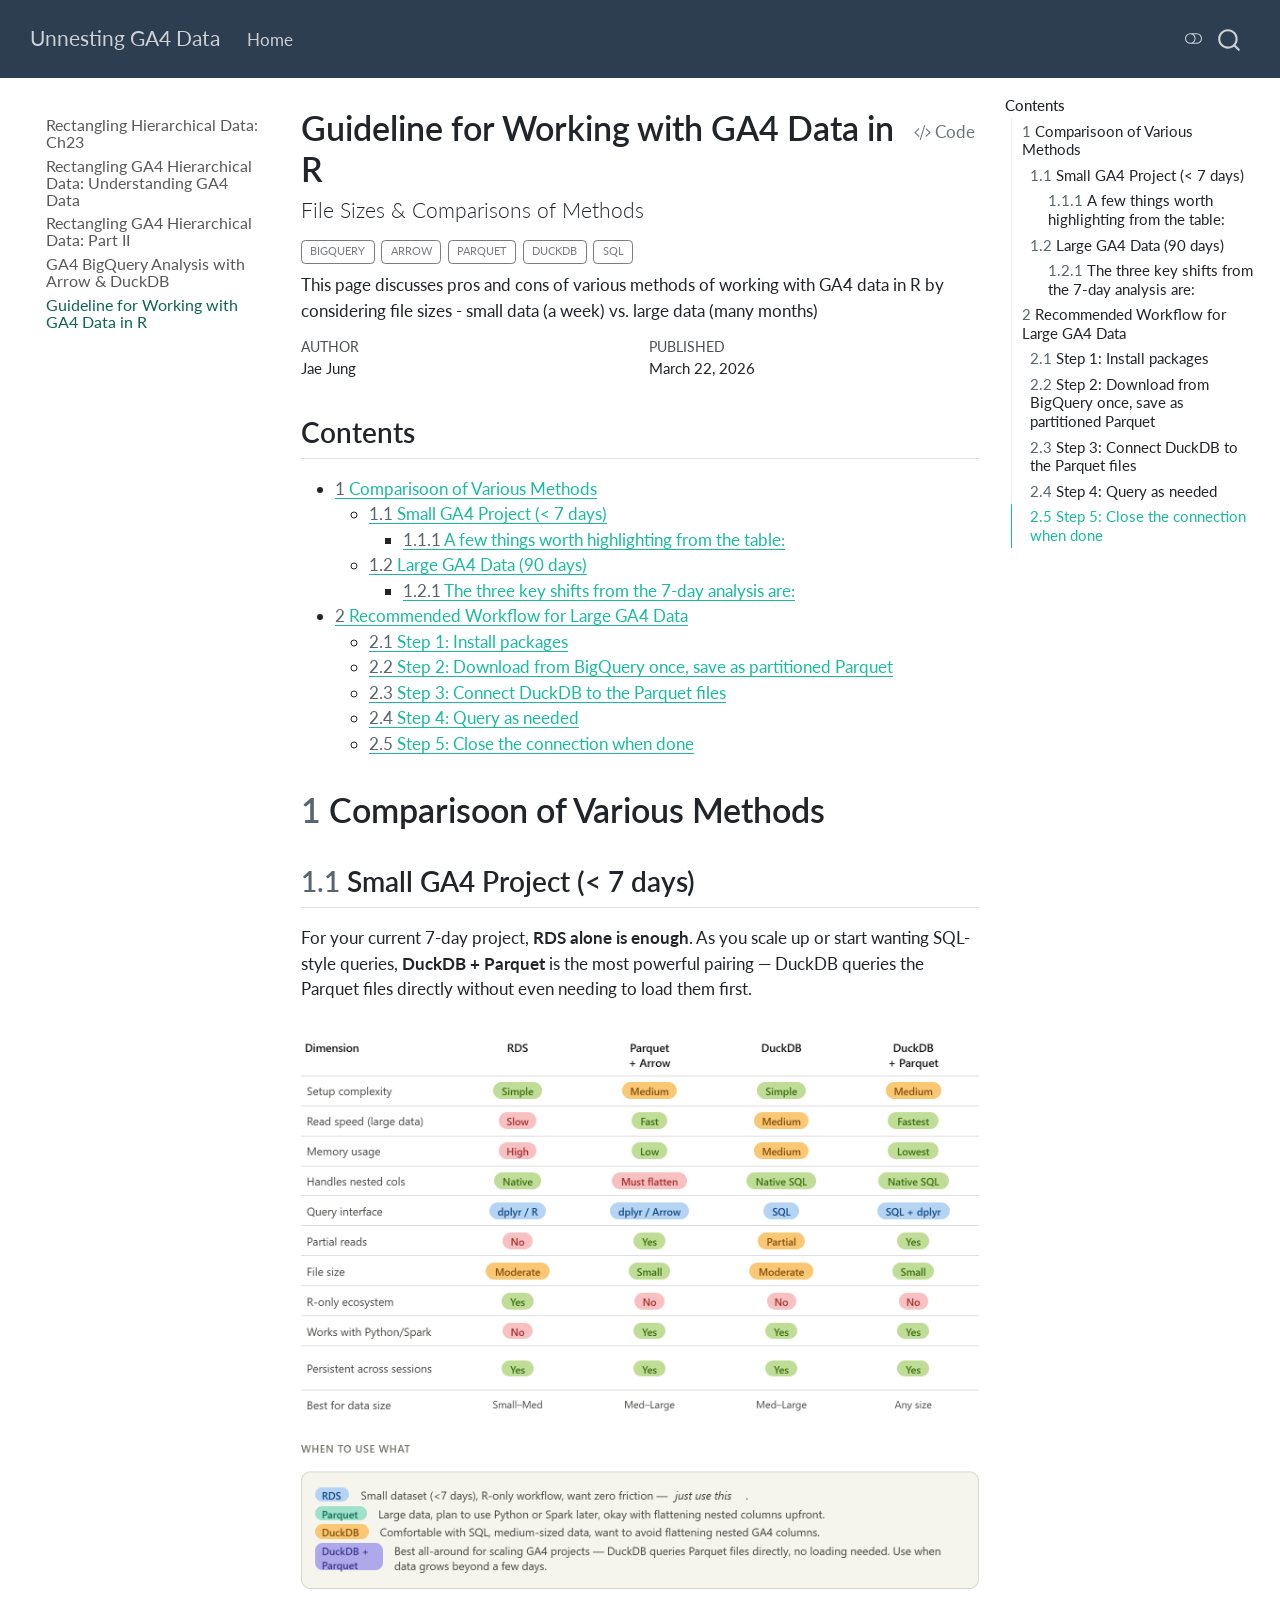
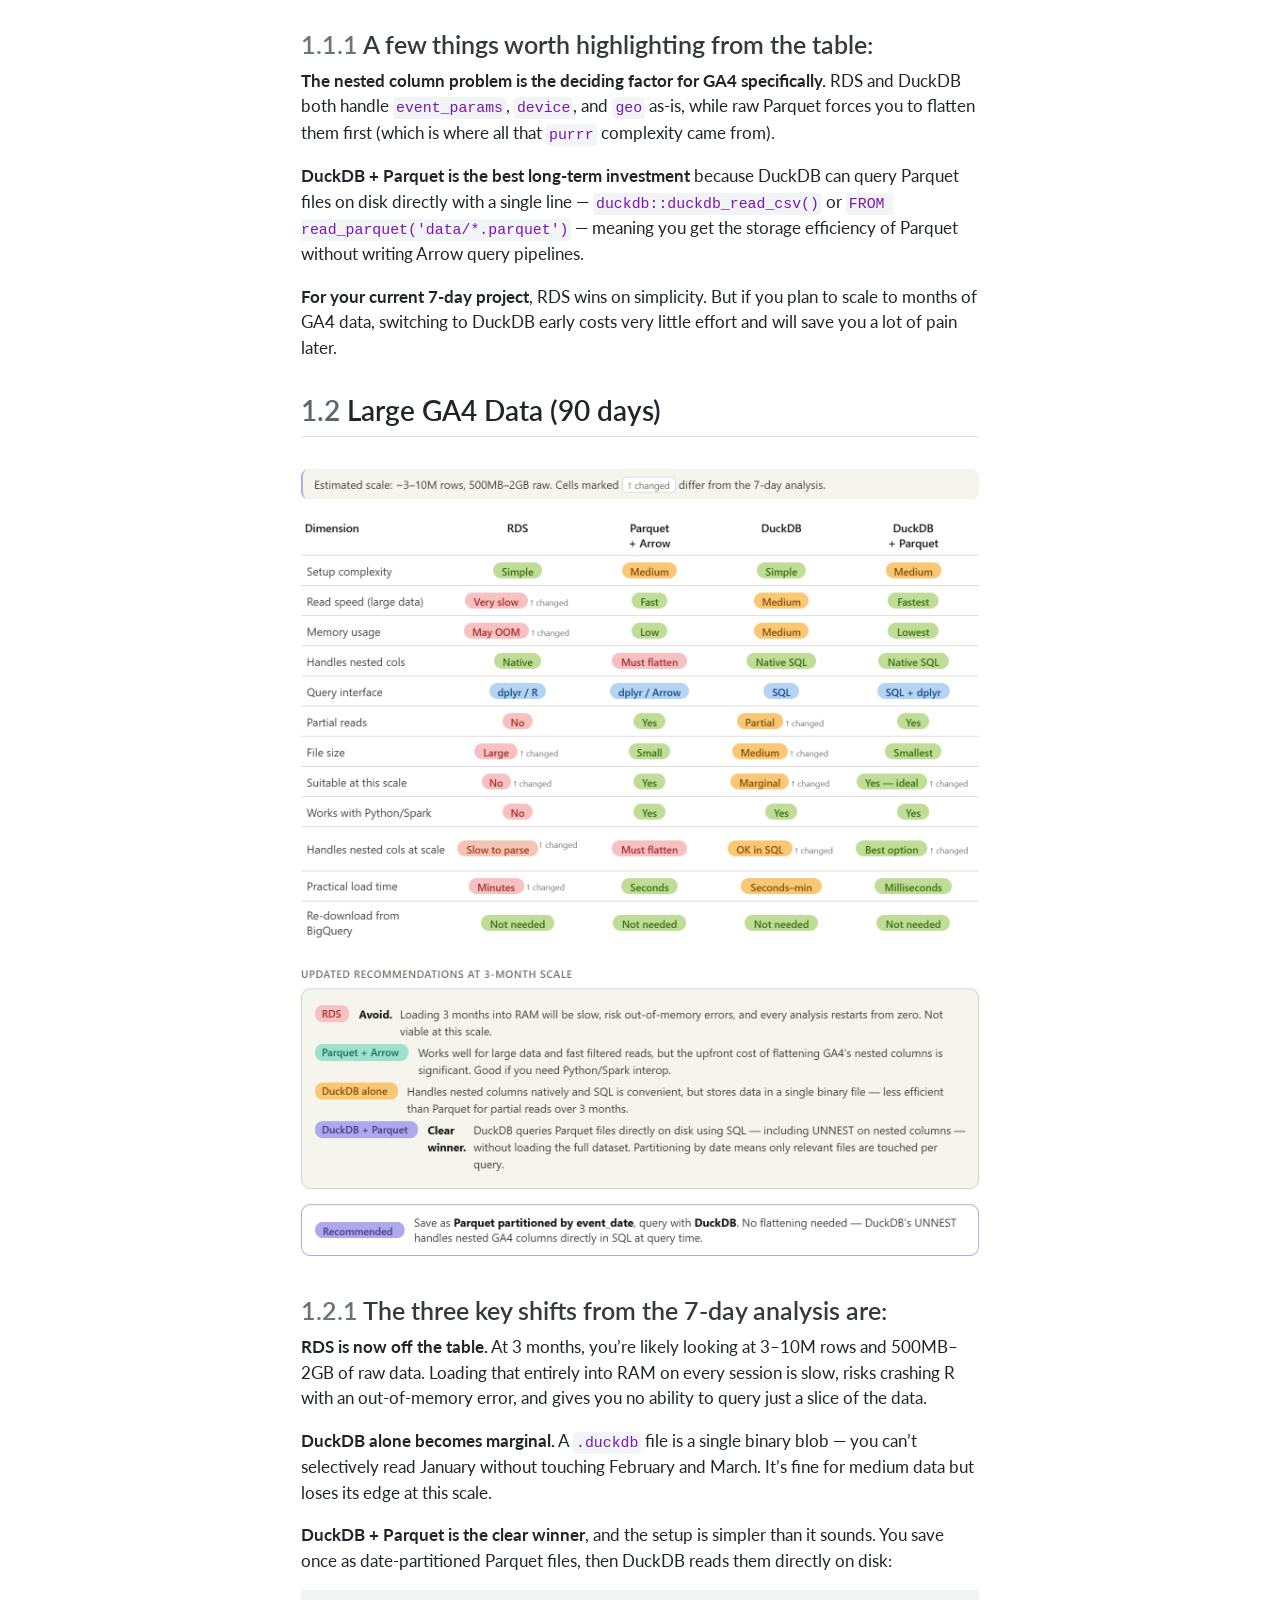
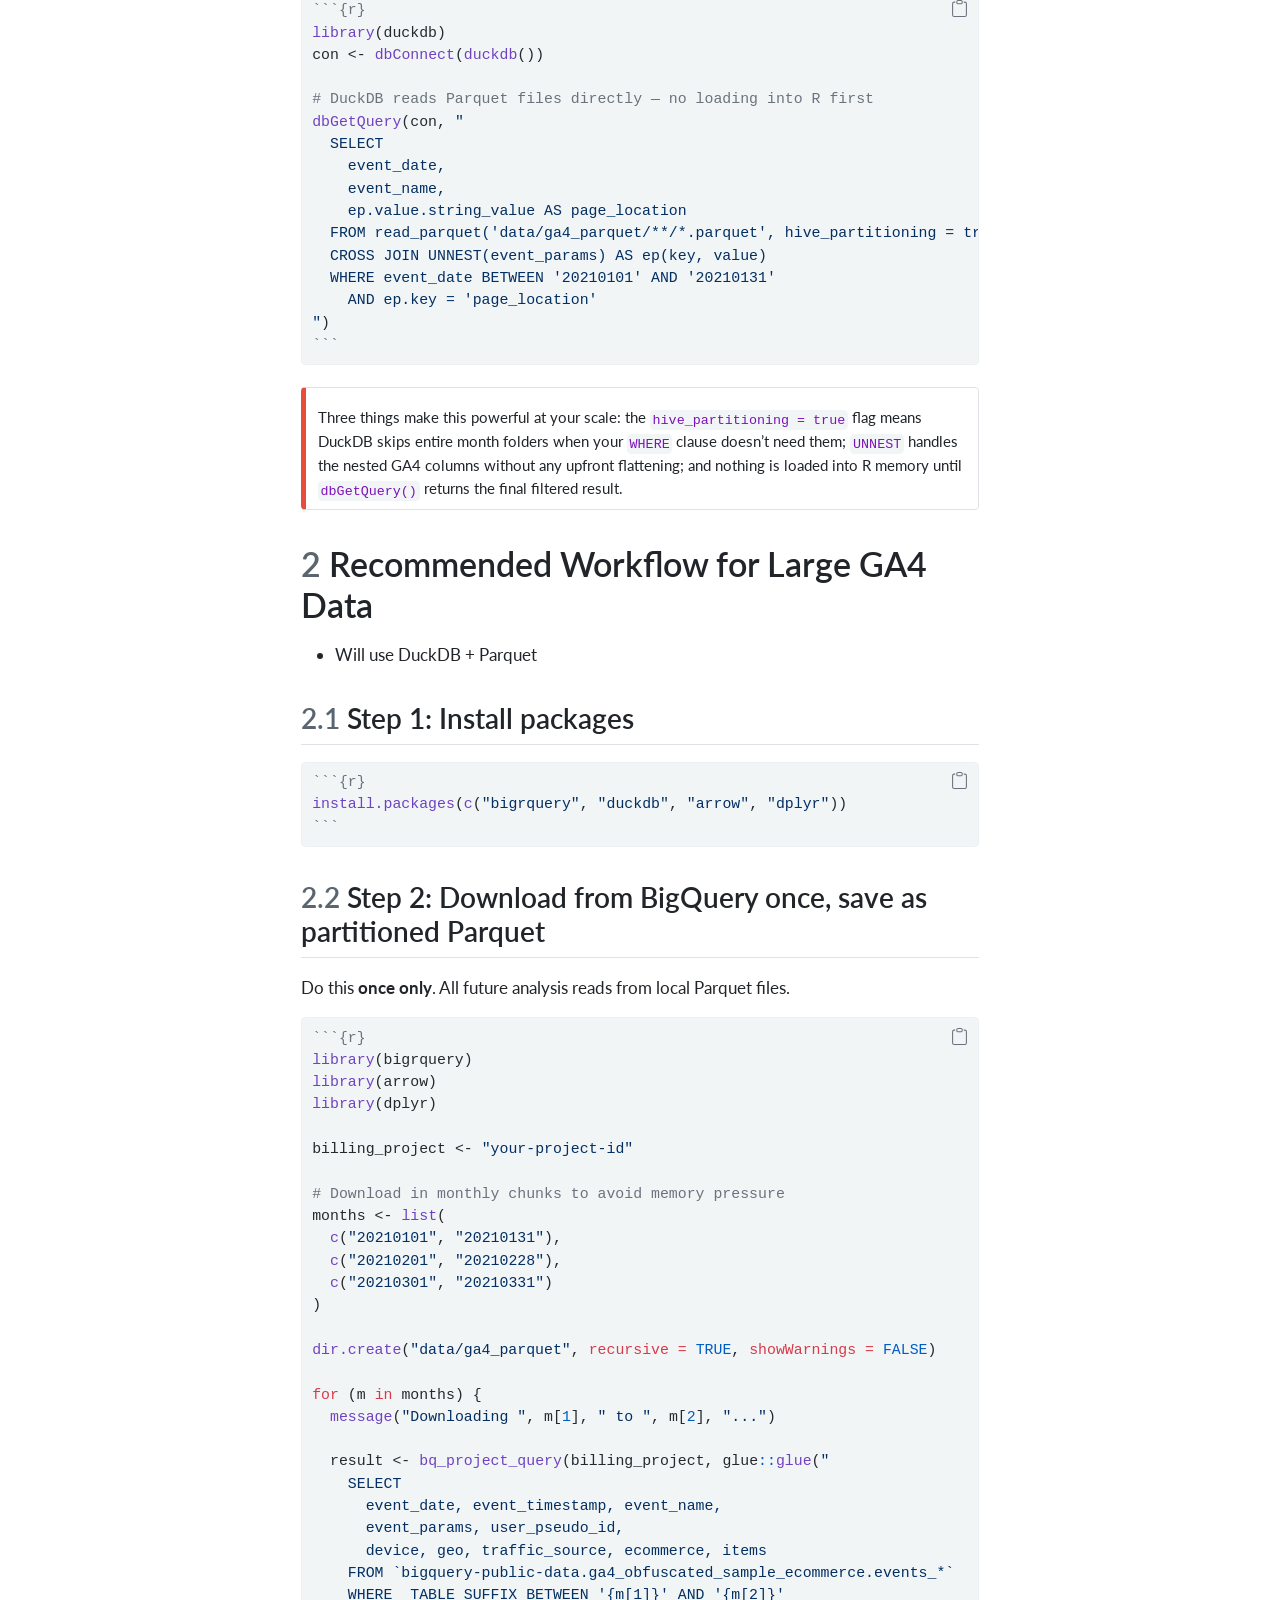
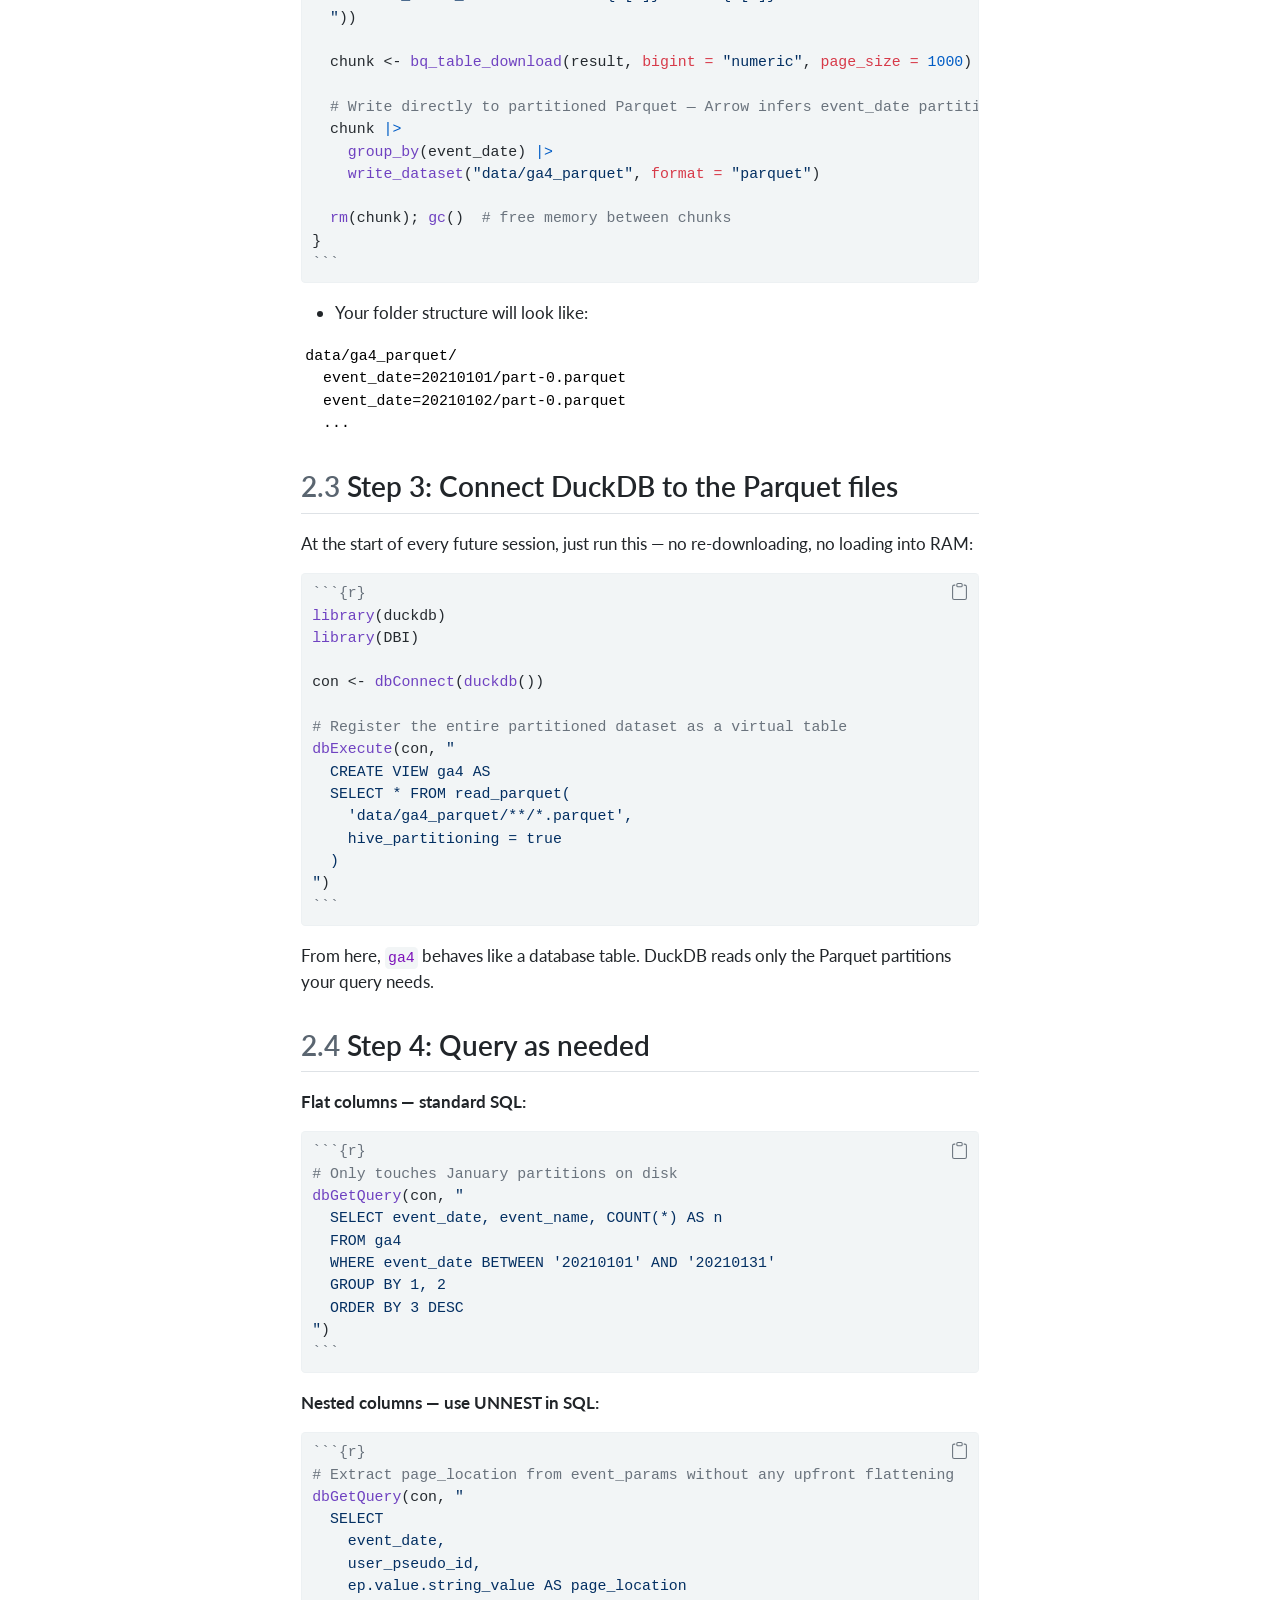
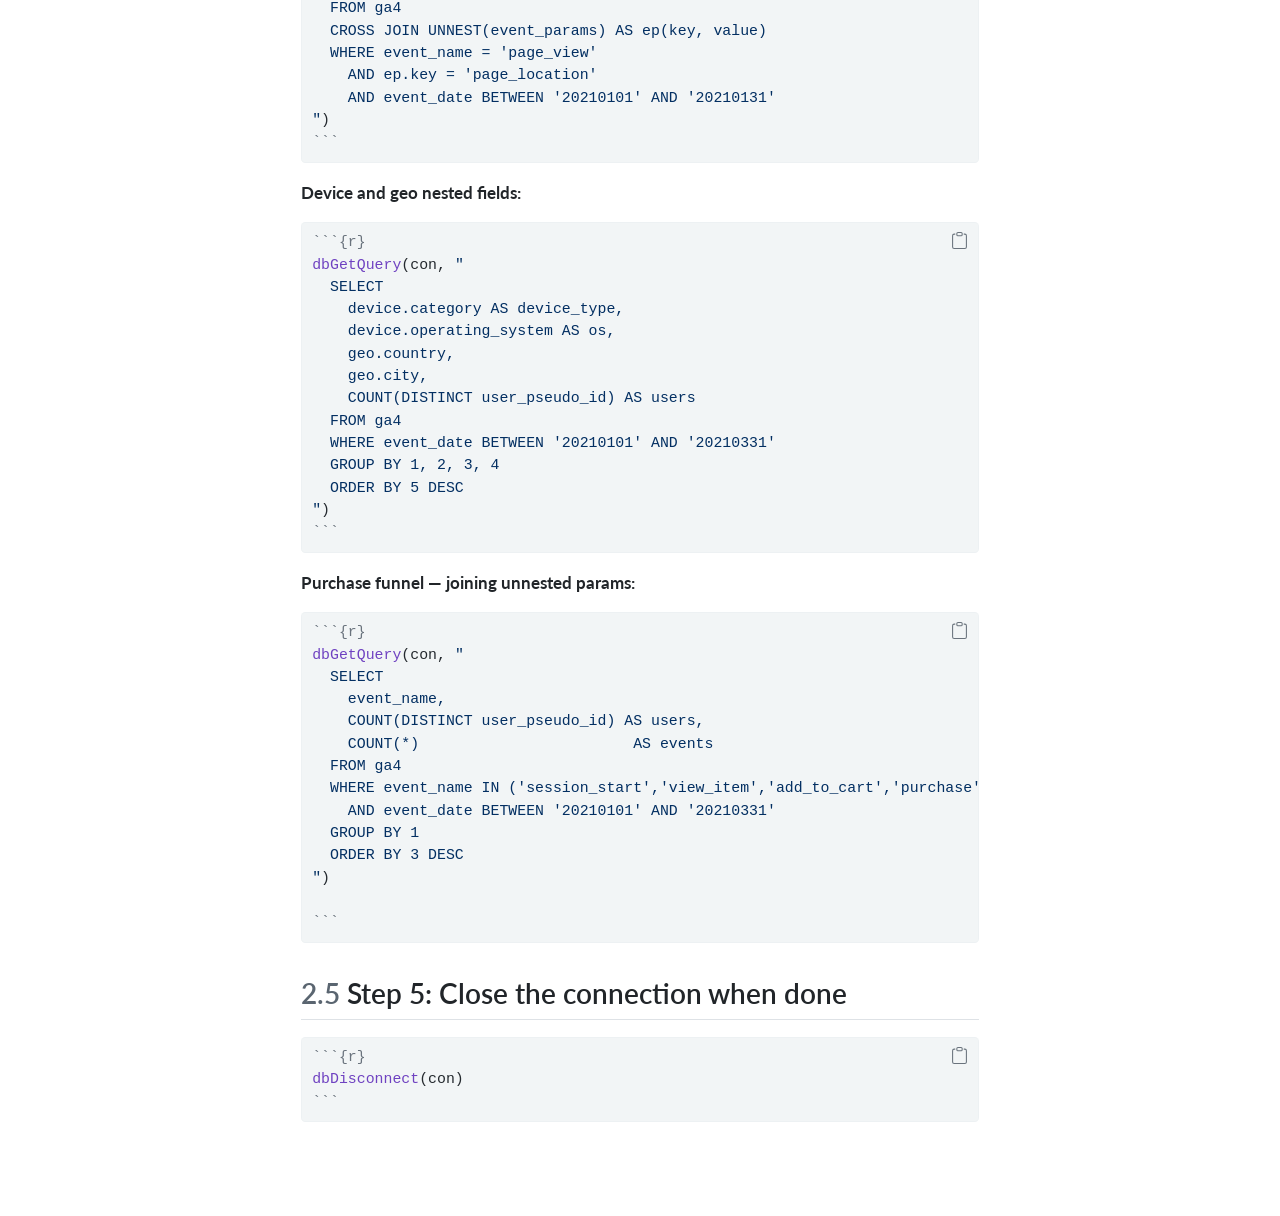
==== commit 6b60aebb: "adding II" ====
--- a/docs/Ga4-R-Methods-Guide.html
+++ b/docs/Ga4-R-Methods-Guide.html
@@ -7,7 +7,7 @@
 <meta name="viewport" content="width=device-width, initial-scale=1.0, user-scalable=yes">
 
 <meta name="author" content="Jae Jung">
-<meta name="dcterms.date" content="2026-03-21">
+<meta name="dcterms.date" content="2026-03-22">
 <meta name="description" content="This page discusses pros and cons of various methods of working with GA4 data in R by considering file sizes - small data (a week) vs.&nbsp;large data (many months)">
 
 <title>Guideline for Working with GA4 Data in R – Unnesting GA4 Data</title>
@@ -336,6 +336,12 @@
 </li>
         <li class="sidebar-item">
   <div class="sidebar-item-container"> 
+  <a href="./hierarchical-data-II.html" class="sidebar-item-text sidebar-link">
+ <span class="menu-text">Rectangling GA4 Hierarchical Data: Part II</span></a>
+  </div>
+</li>
+        <li class="sidebar-item">
+  <div class="sidebar-item-container"> 
   <a href="./ga4_bigquery_analysis.html" class="sidebar-item-text sidebar-link">
  <span class="menu-text">GA4 BigQuery Analysis with Arrow &amp; DuckDB</span></a>
   </div>
@@ -414,7 +420,7 @@
     <div>
     <div class="quarto-title-meta-heading">Published</div>
     <div class="quarto-title-meta-contents">
-      <p class="date">March 21, 2026</p>
+      <p class="date">March 22, 2026</p>
     </div>
   </div>
   
@@ -1121,7 +1127,7 @@
 <span id="cb11-3"><a href="#cb11-3" aria-hidden="true" tabindex="-1"></a><span class="an">subtitle:</span><span class="co"> "File Sizes &amp; Comparisons of Methods"</span></span>
 <span id="cb11-4"><a href="#cb11-4" aria-hidden="true" tabindex="-1"></a><span class="an">description:</span><span class="co"> "This page discusses pros and cons of various methods of working with GA4 data in R by considering file sizes - small data (a week) vs. large data (many months)"</span></span>
 <span id="cb11-5"><a href="#cb11-5" aria-hidden="true" tabindex="-1"></a><span class="an">categories:</span><span class="co"> [BigQuery, Arrow, Parquet, DuckDB, SQL]</span></span>
-<span id="cb11-6"><a href="#cb11-6" aria-hidden="true" tabindex="-1"></a><span class="an">order:</span><span class="co"> 4</span></span>
+<span id="cb11-6"><a href="#cb11-6" aria-hidden="true" tabindex="-1"></a><span class="an">order:</span><span class="co"> 5</span></span>
 <span id="cb11-7"><a href="#cb11-7" aria-hidden="true" tabindex="-1"></a><span class="an">author:</span><span class="co"> "Jae Jung"</span></span>
 <span id="cb11-8"><a href="#cb11-8" aria-hidden="true" tabindex="-1"></a><span class="an">date:</span><span class="co"> today</span></span>
 <span id="cb11-9"><a href="#cb11-9" aria-hidden="true" tabindex="-1"></a><span class="an">format:</span></span>
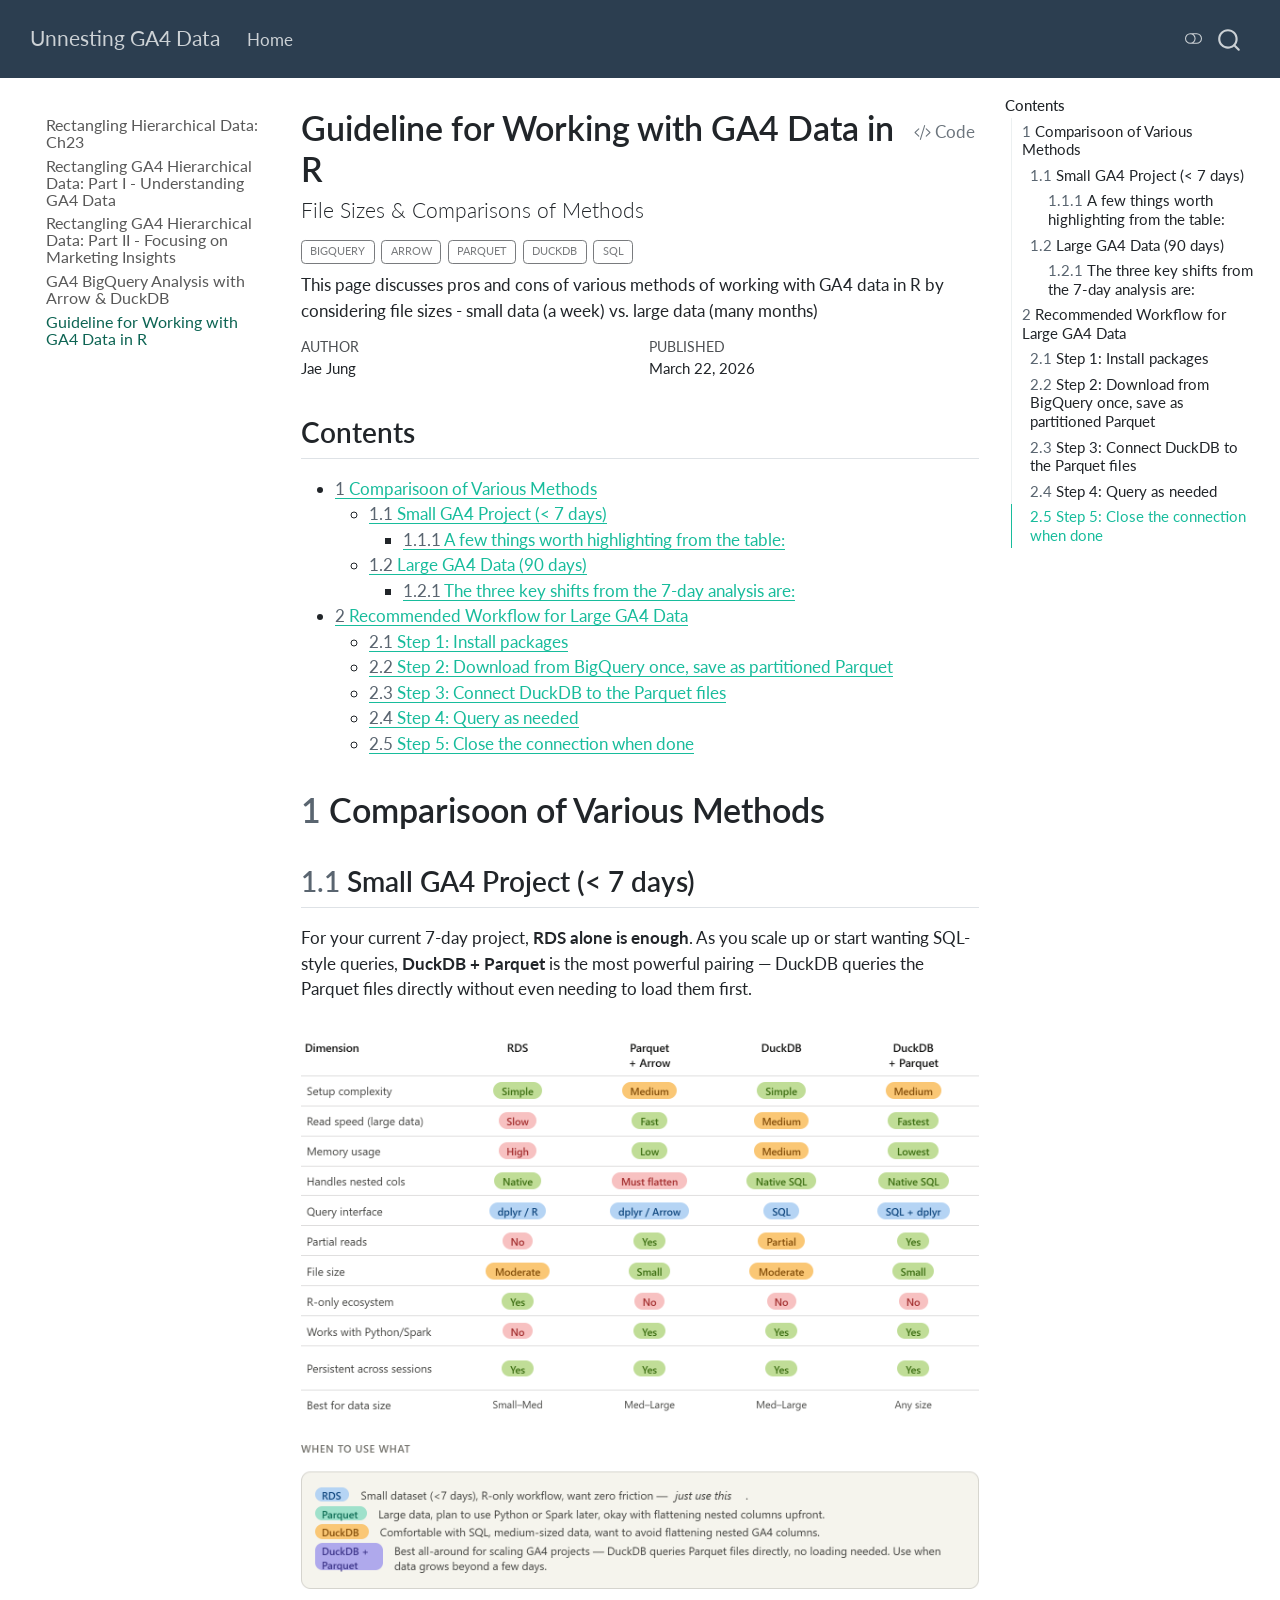
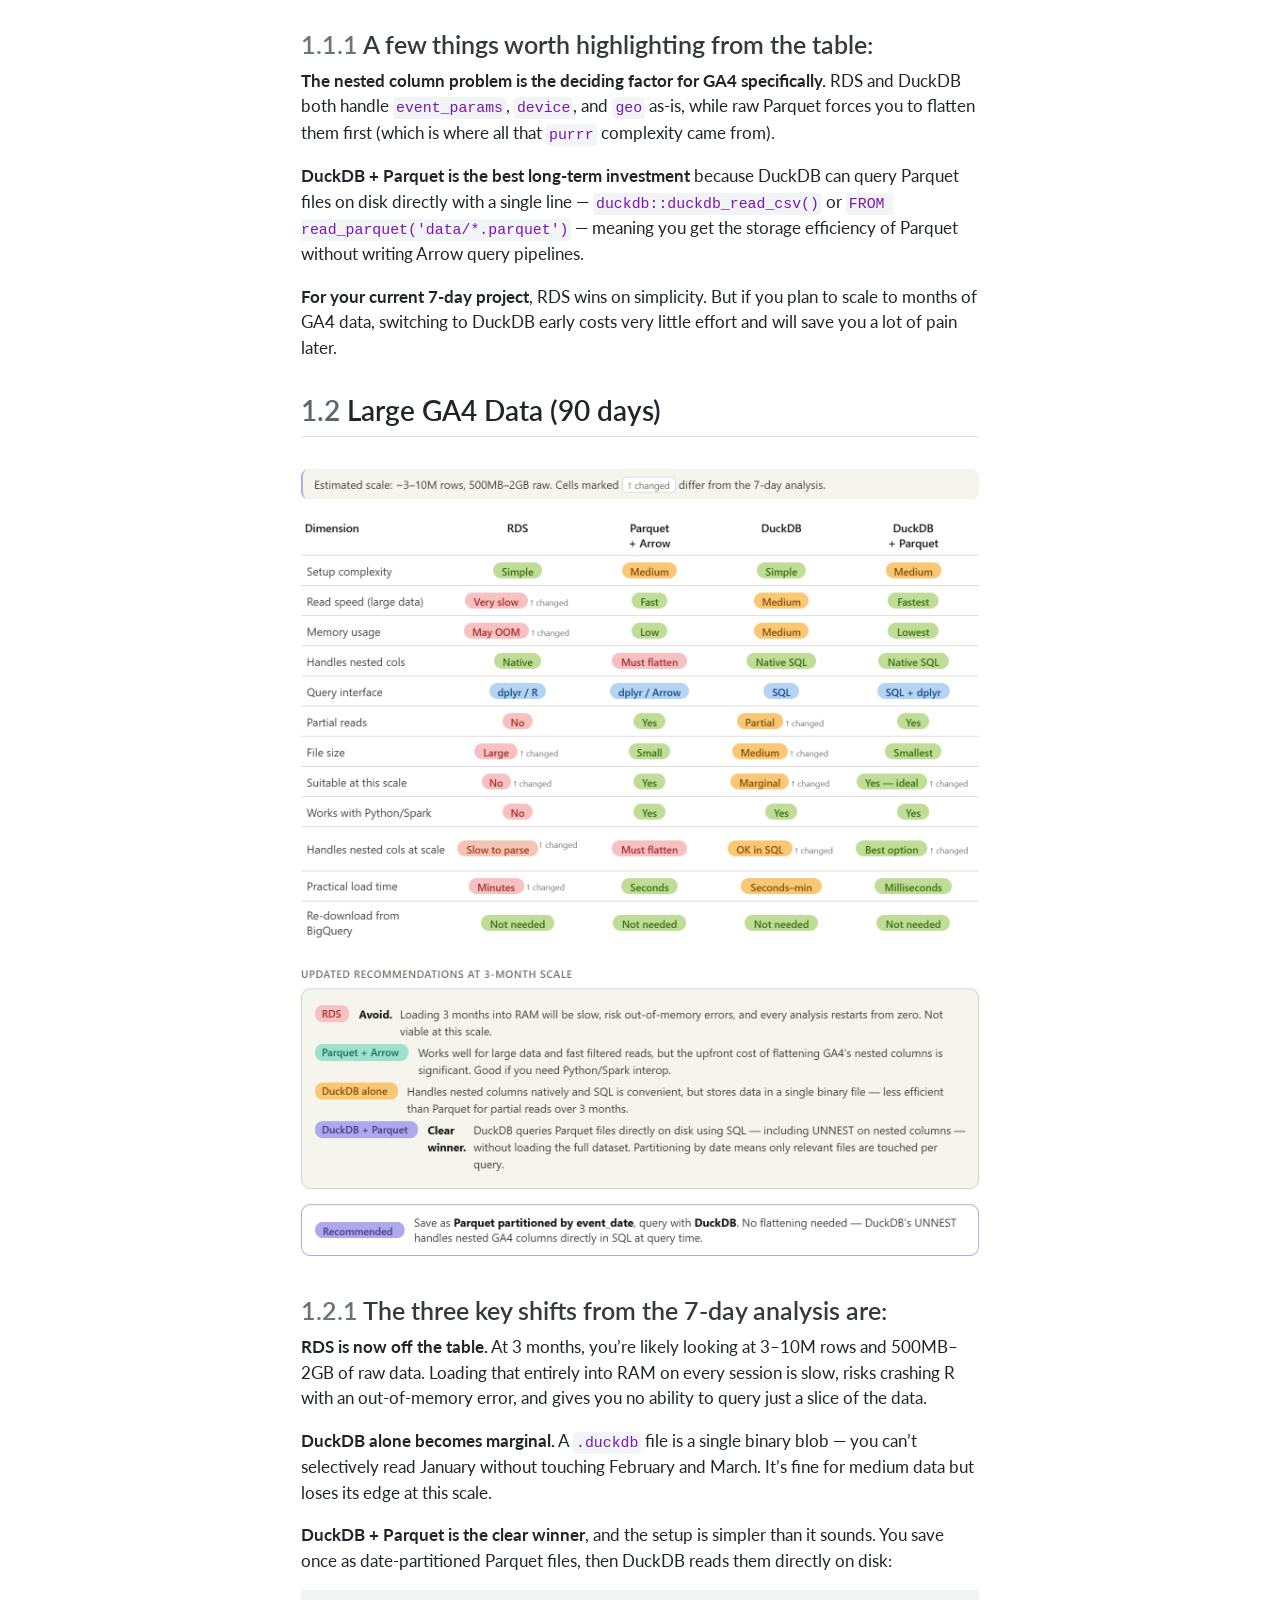
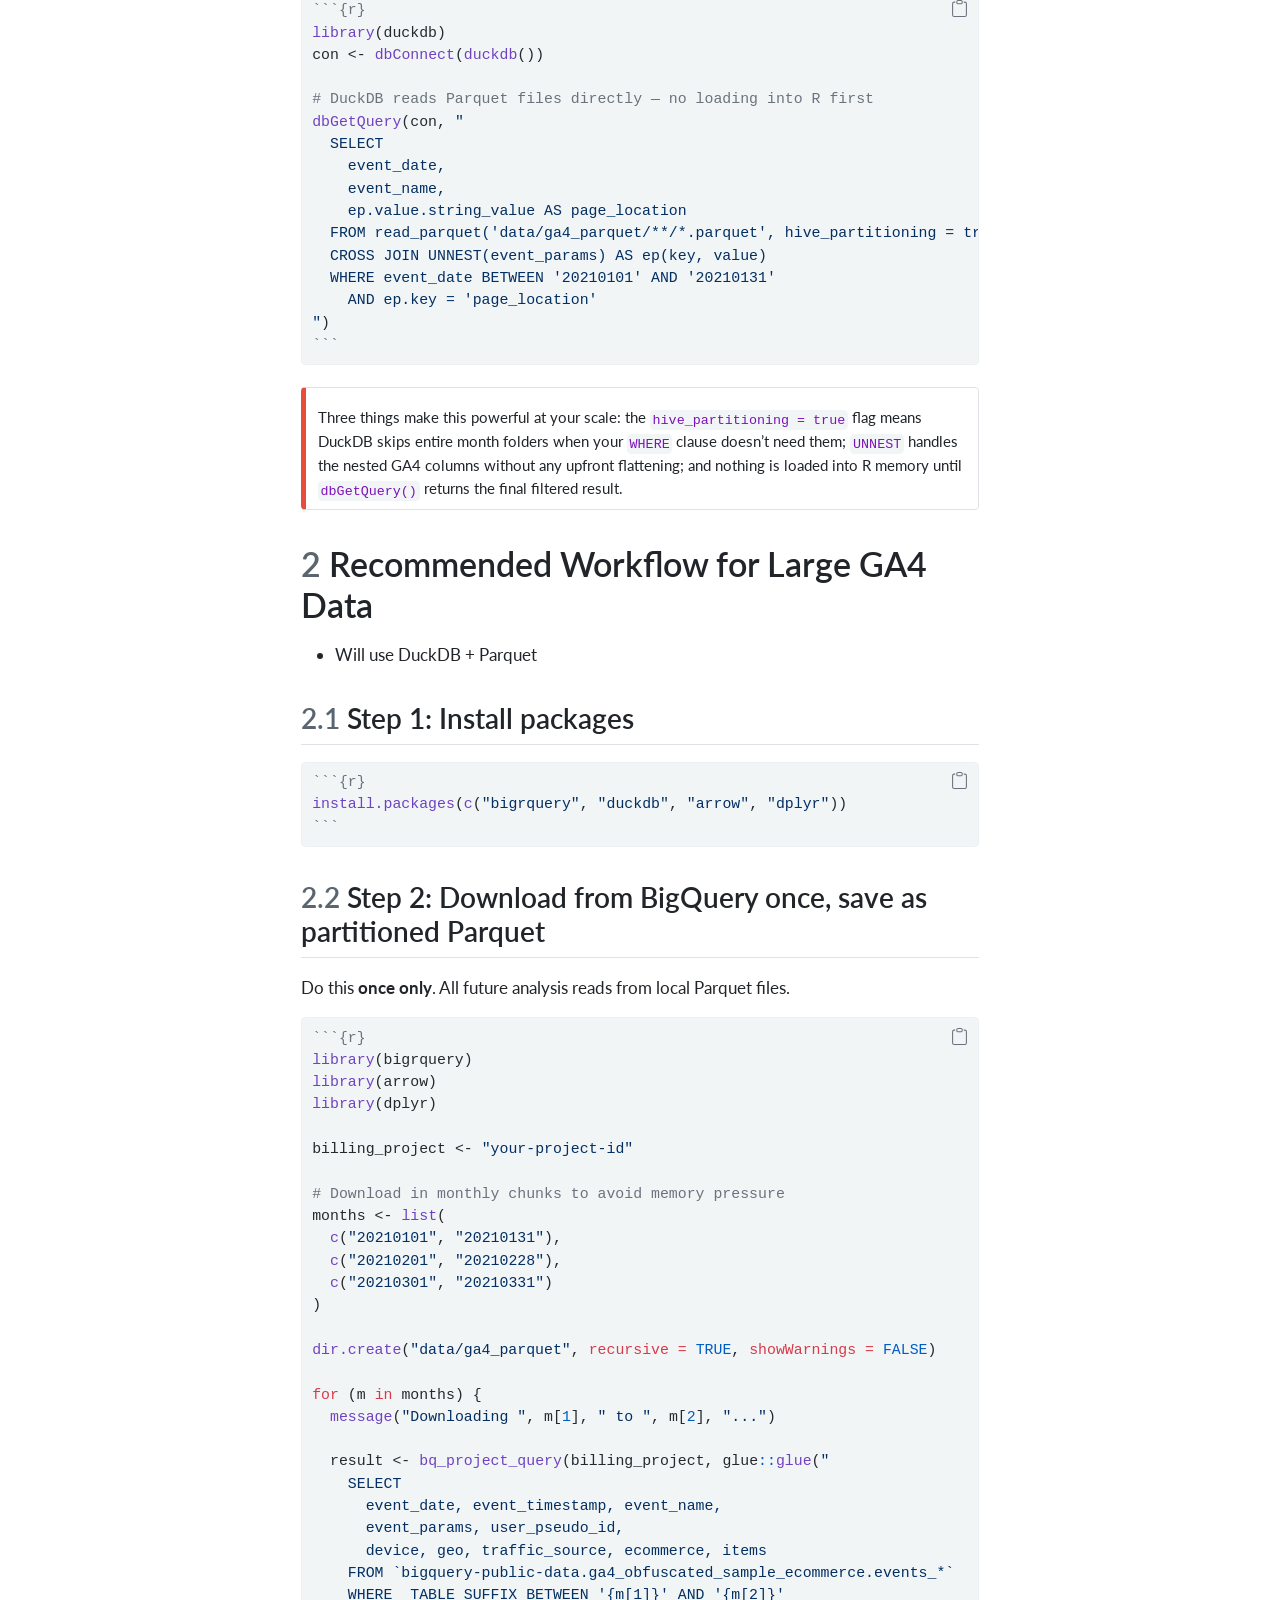
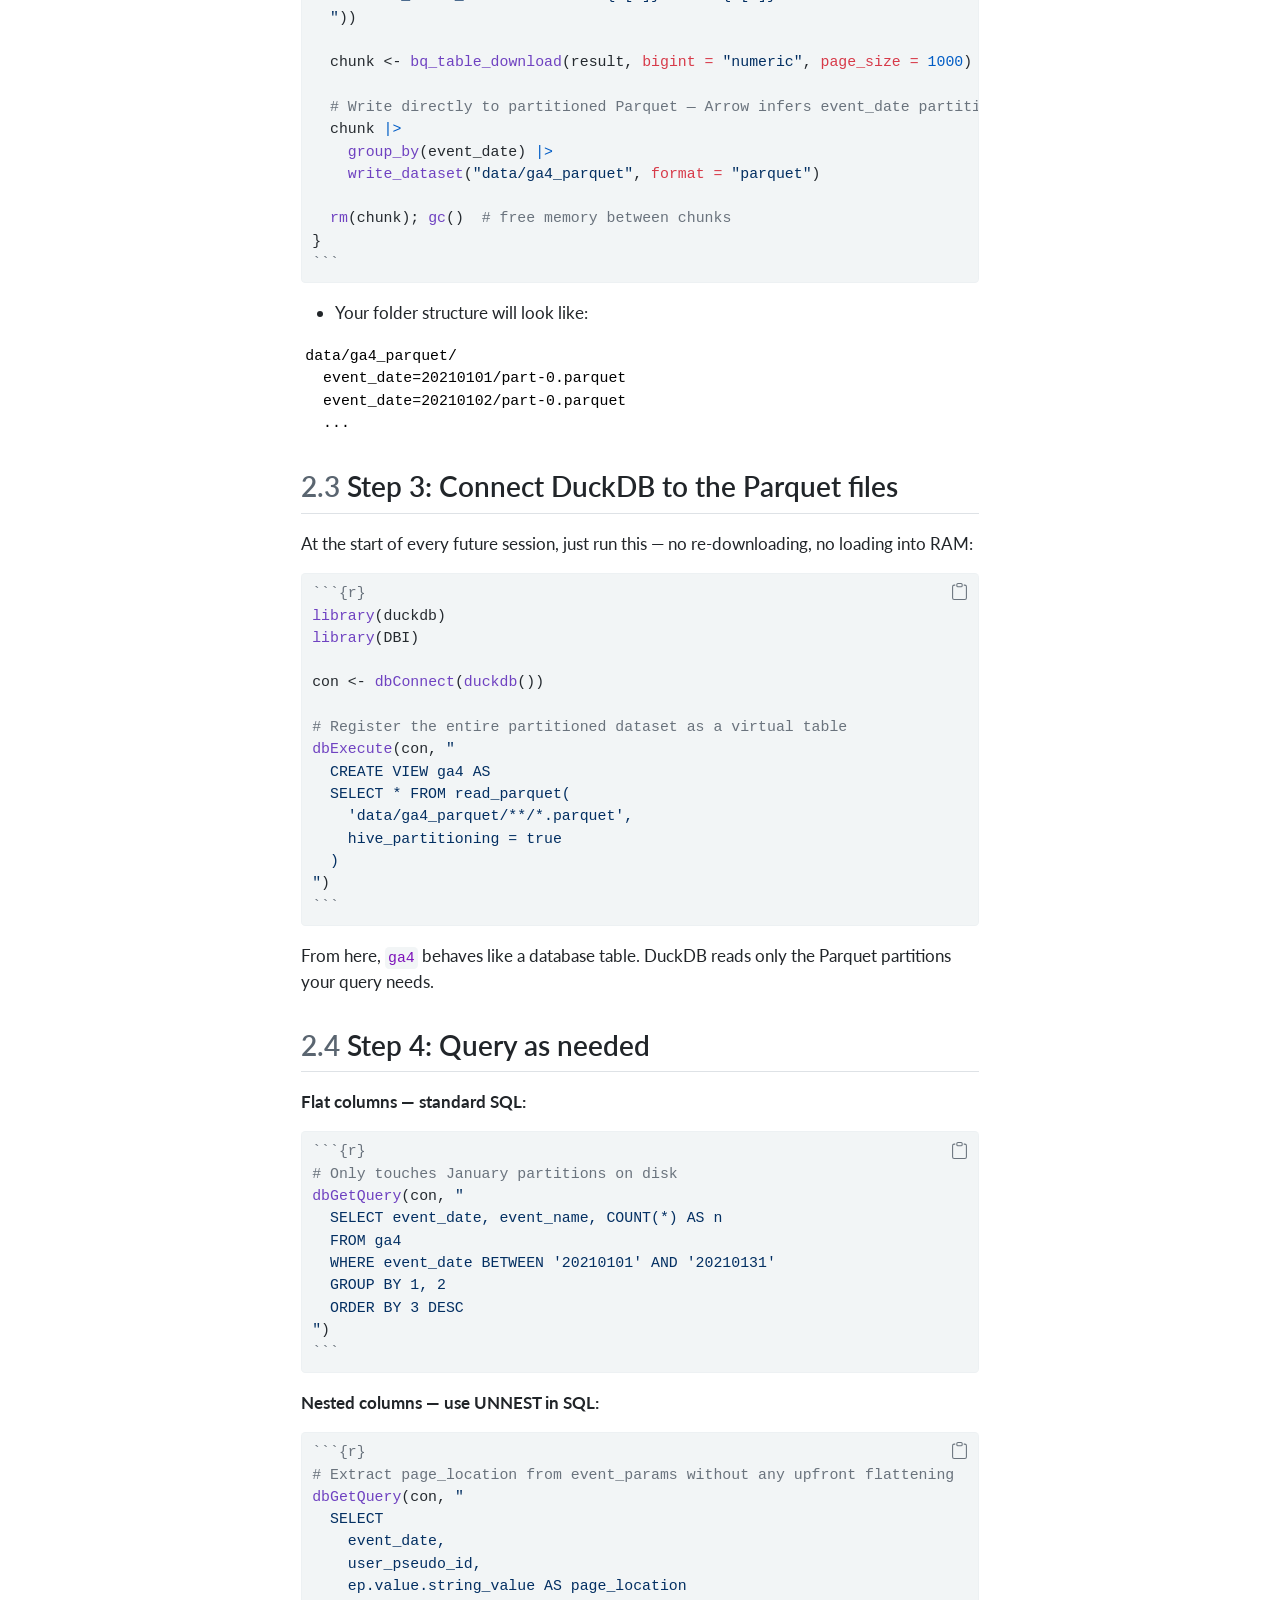
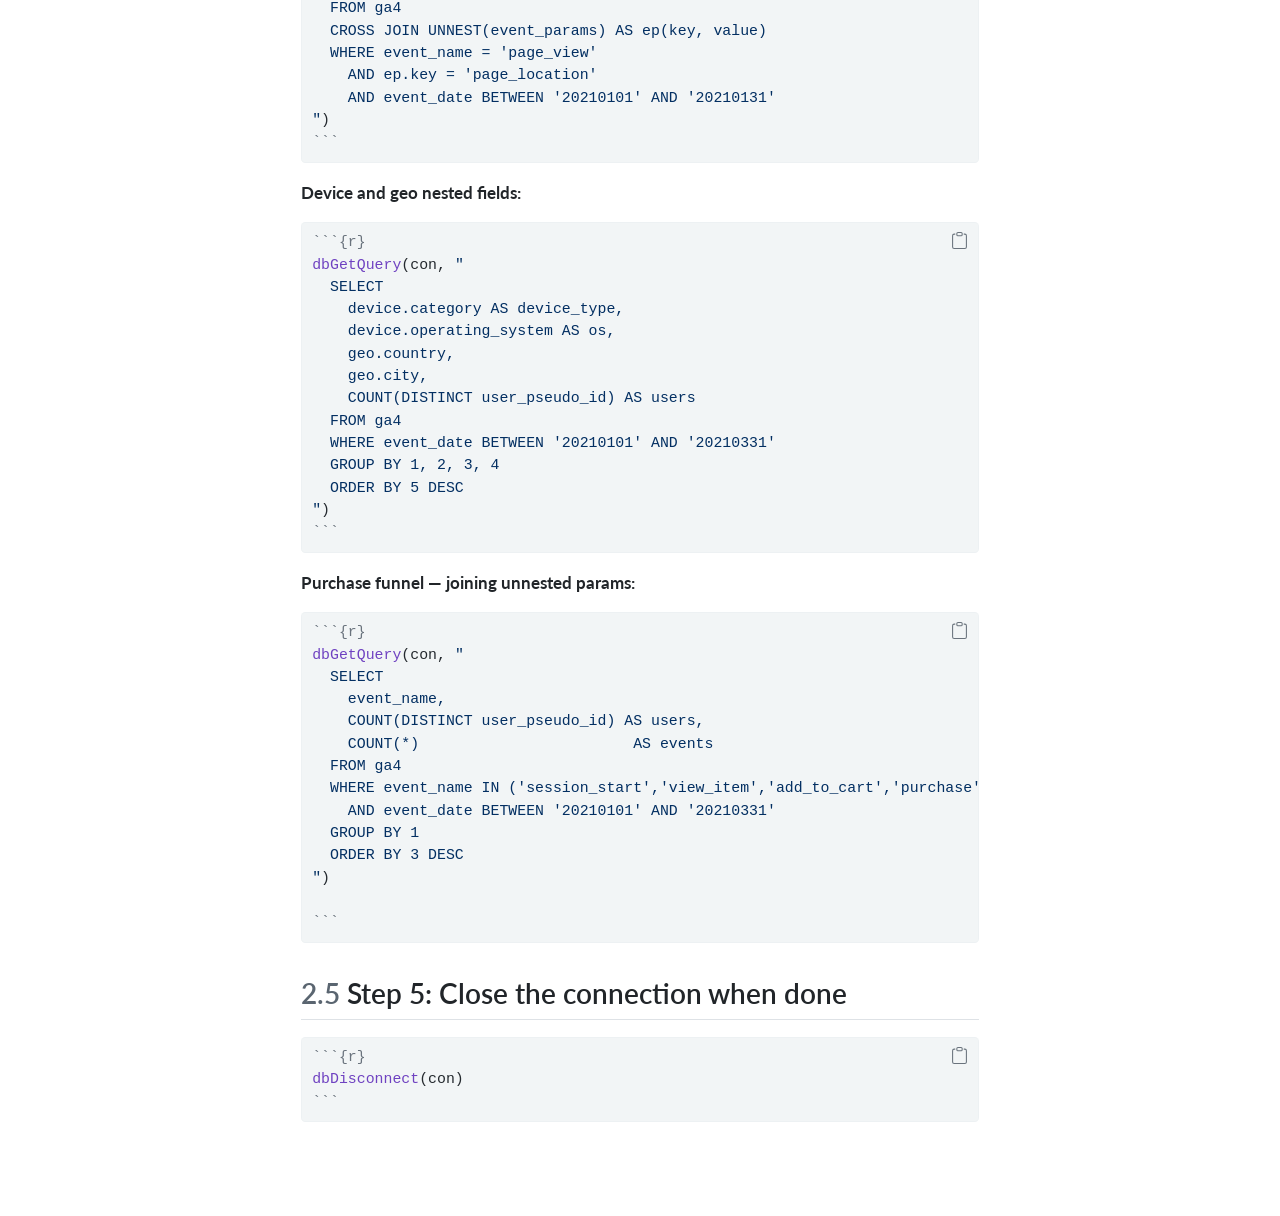
==== commit 3025ff7c: "changing two pages' titles" ====
--- a/docs/Ga4-R-Methods-Guide.html
+++ b/docs/Ga4-R-Methods-Guide.html
@@ -331,13 +331,13 @@
         <li class="sidebar-item">
   <div class="sidebar-item-container"> 
   <a href="./hierarchical-data-I.html" class="sidebar-item-text sidebar-link">
- <span class="menu-text">Rectangling GA4 Hierarchical Data: Understanding GA4 Data</span></a>
+ <span class="menu-text">Rectangling GA4 Hierarchical Data: Part I - Understanding GA4 Data</span></a>
   </div>
 </li>
         <li class="sidebar-item">
   <div class="sidebar-item-container"> 
   <a href="./hierarchical-data-II.html" class="sidebar-item-text sidebar-link">
- <span class="menu-text">Rectangling GA4 Hierarchical Data: Part II</span></a>
+ <span class="menu-text">Rectangling GA4 Hierarchical Data: Part II - Focusing on Marketing Insights</span></a>
   </div>
 </li>
         <li class="sidebar-item">
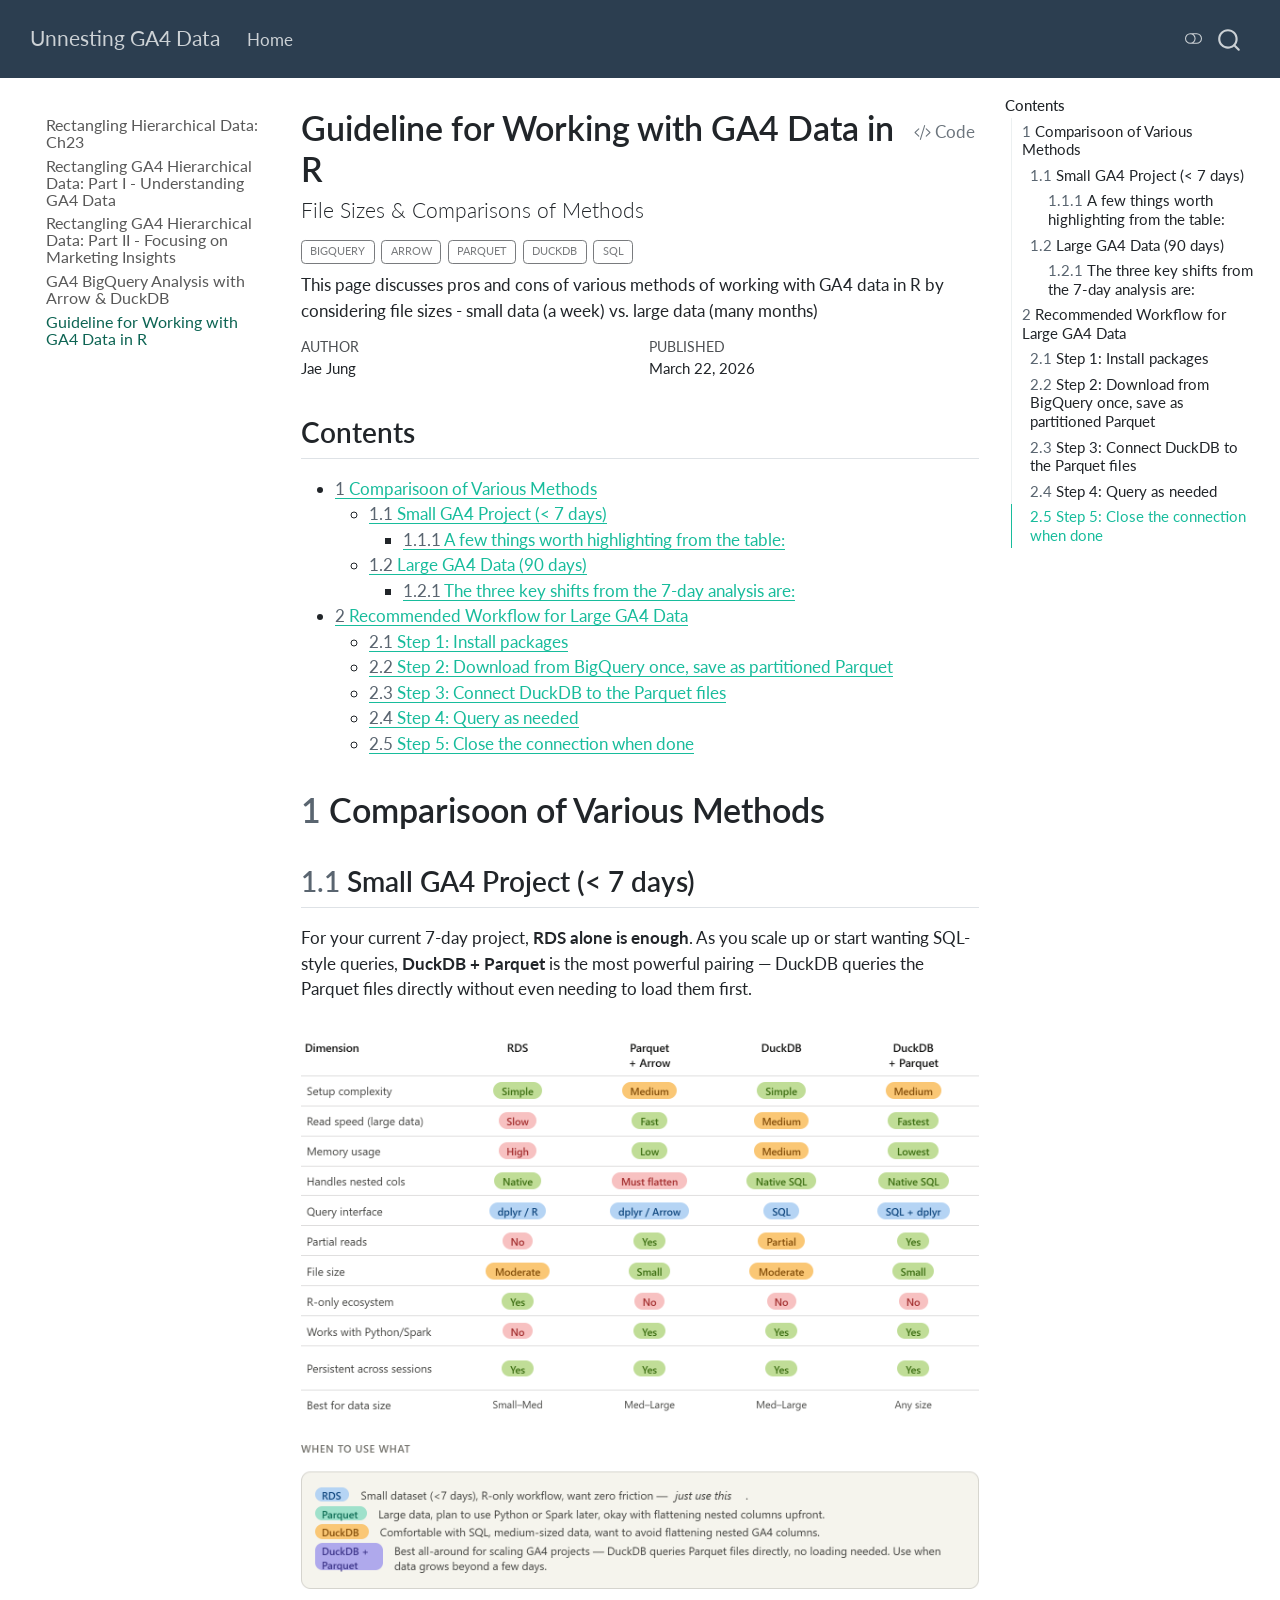
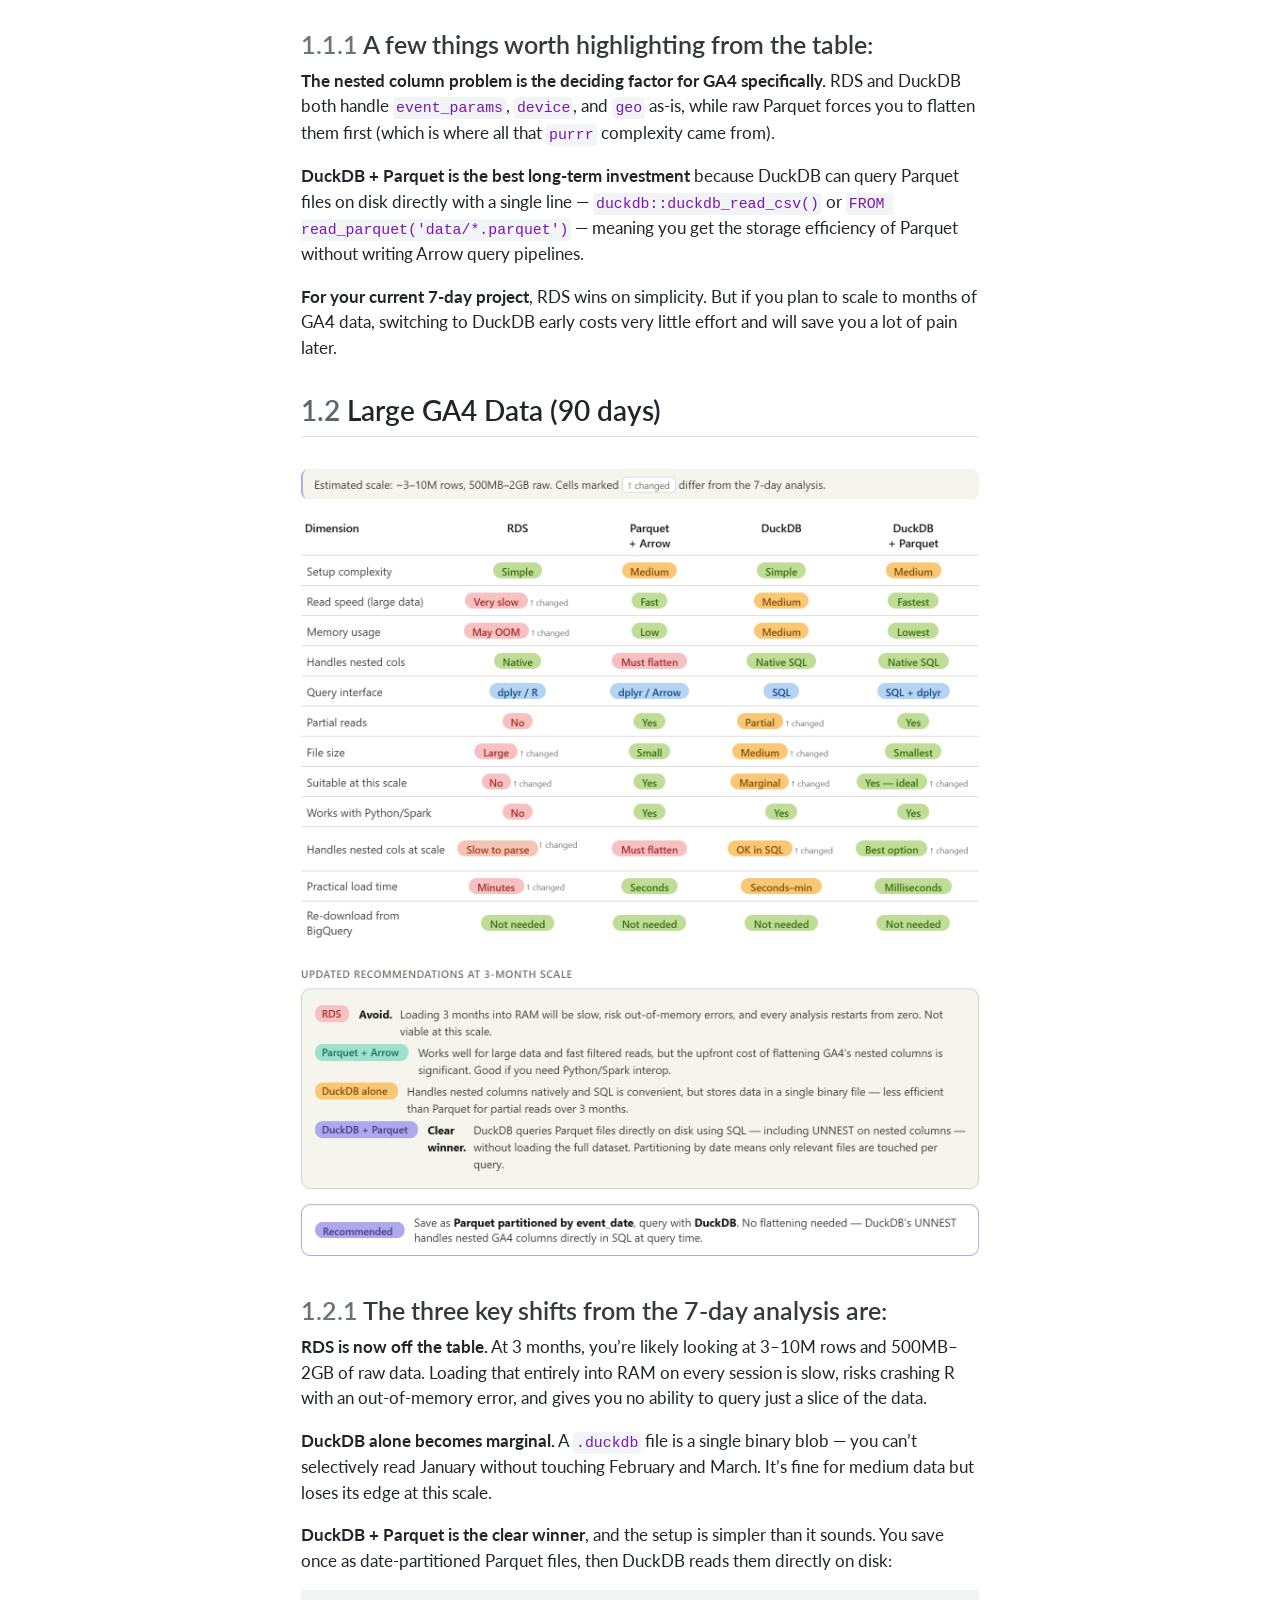
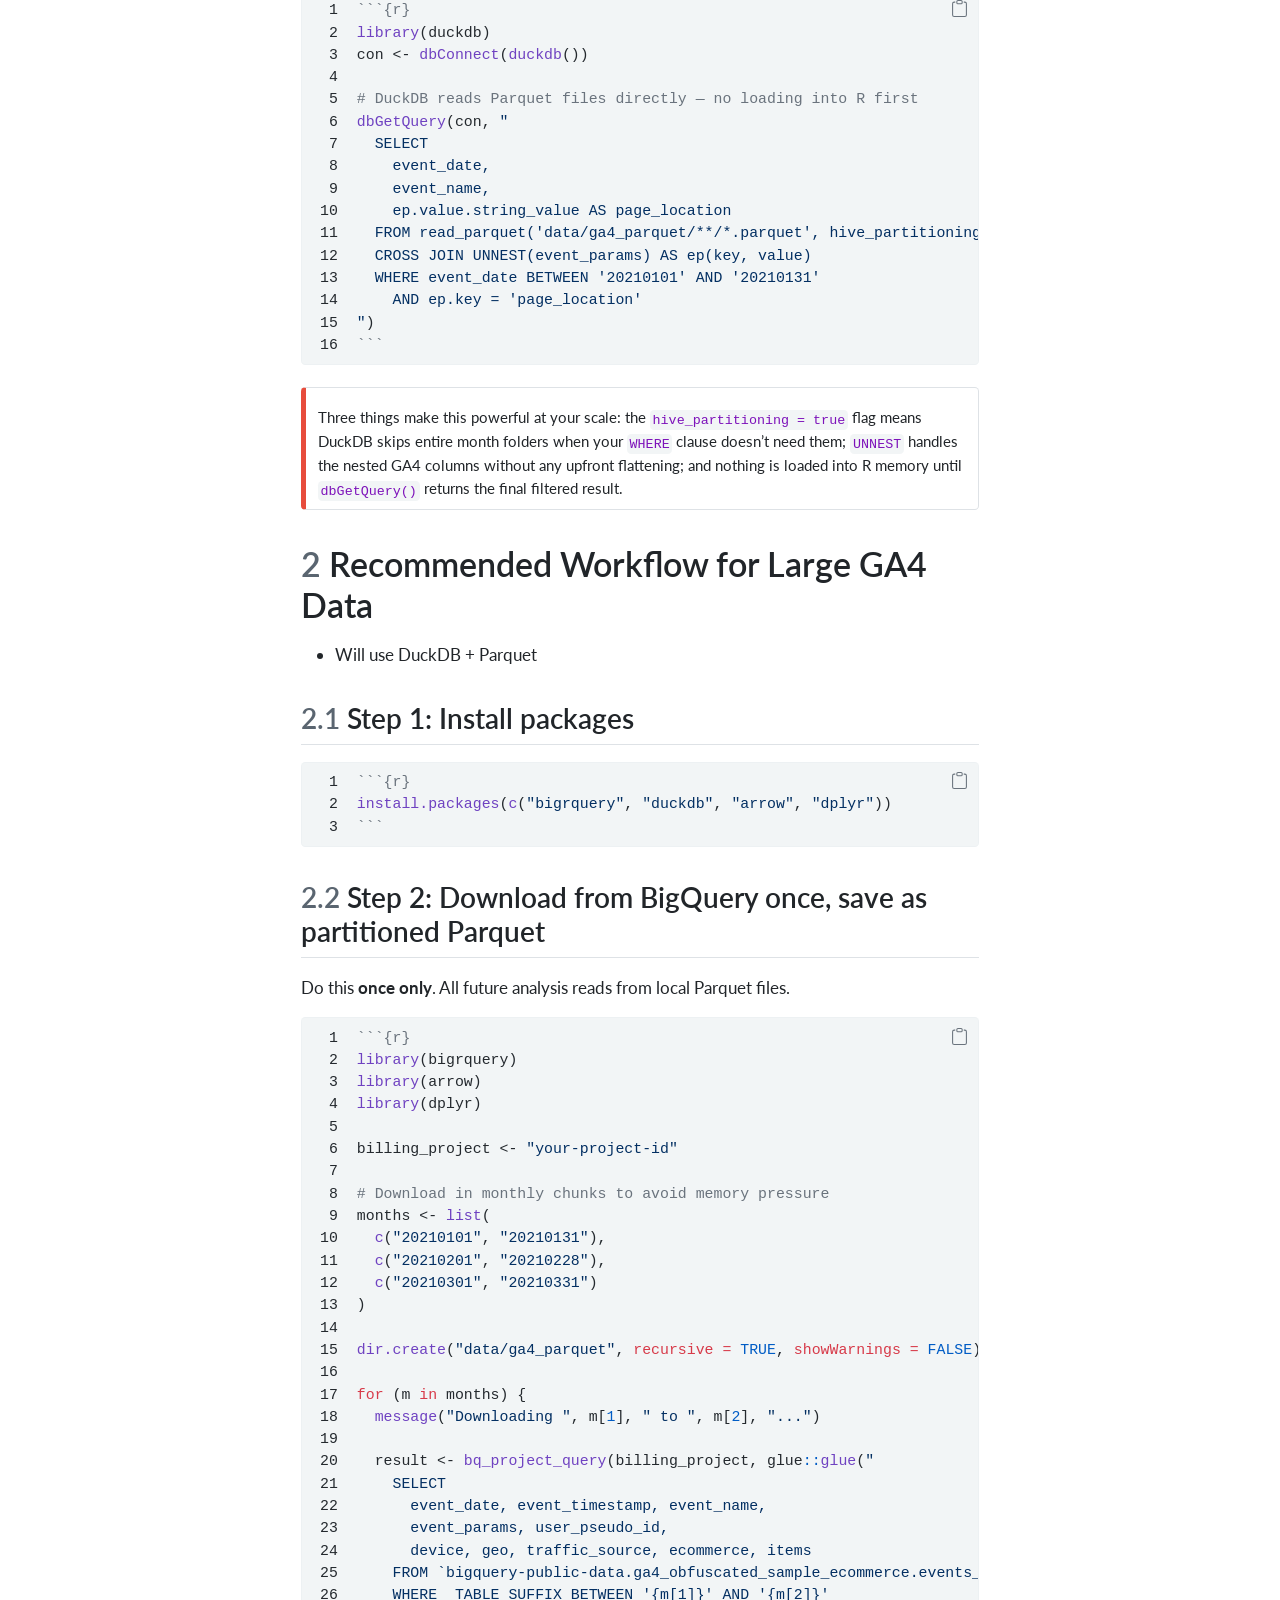
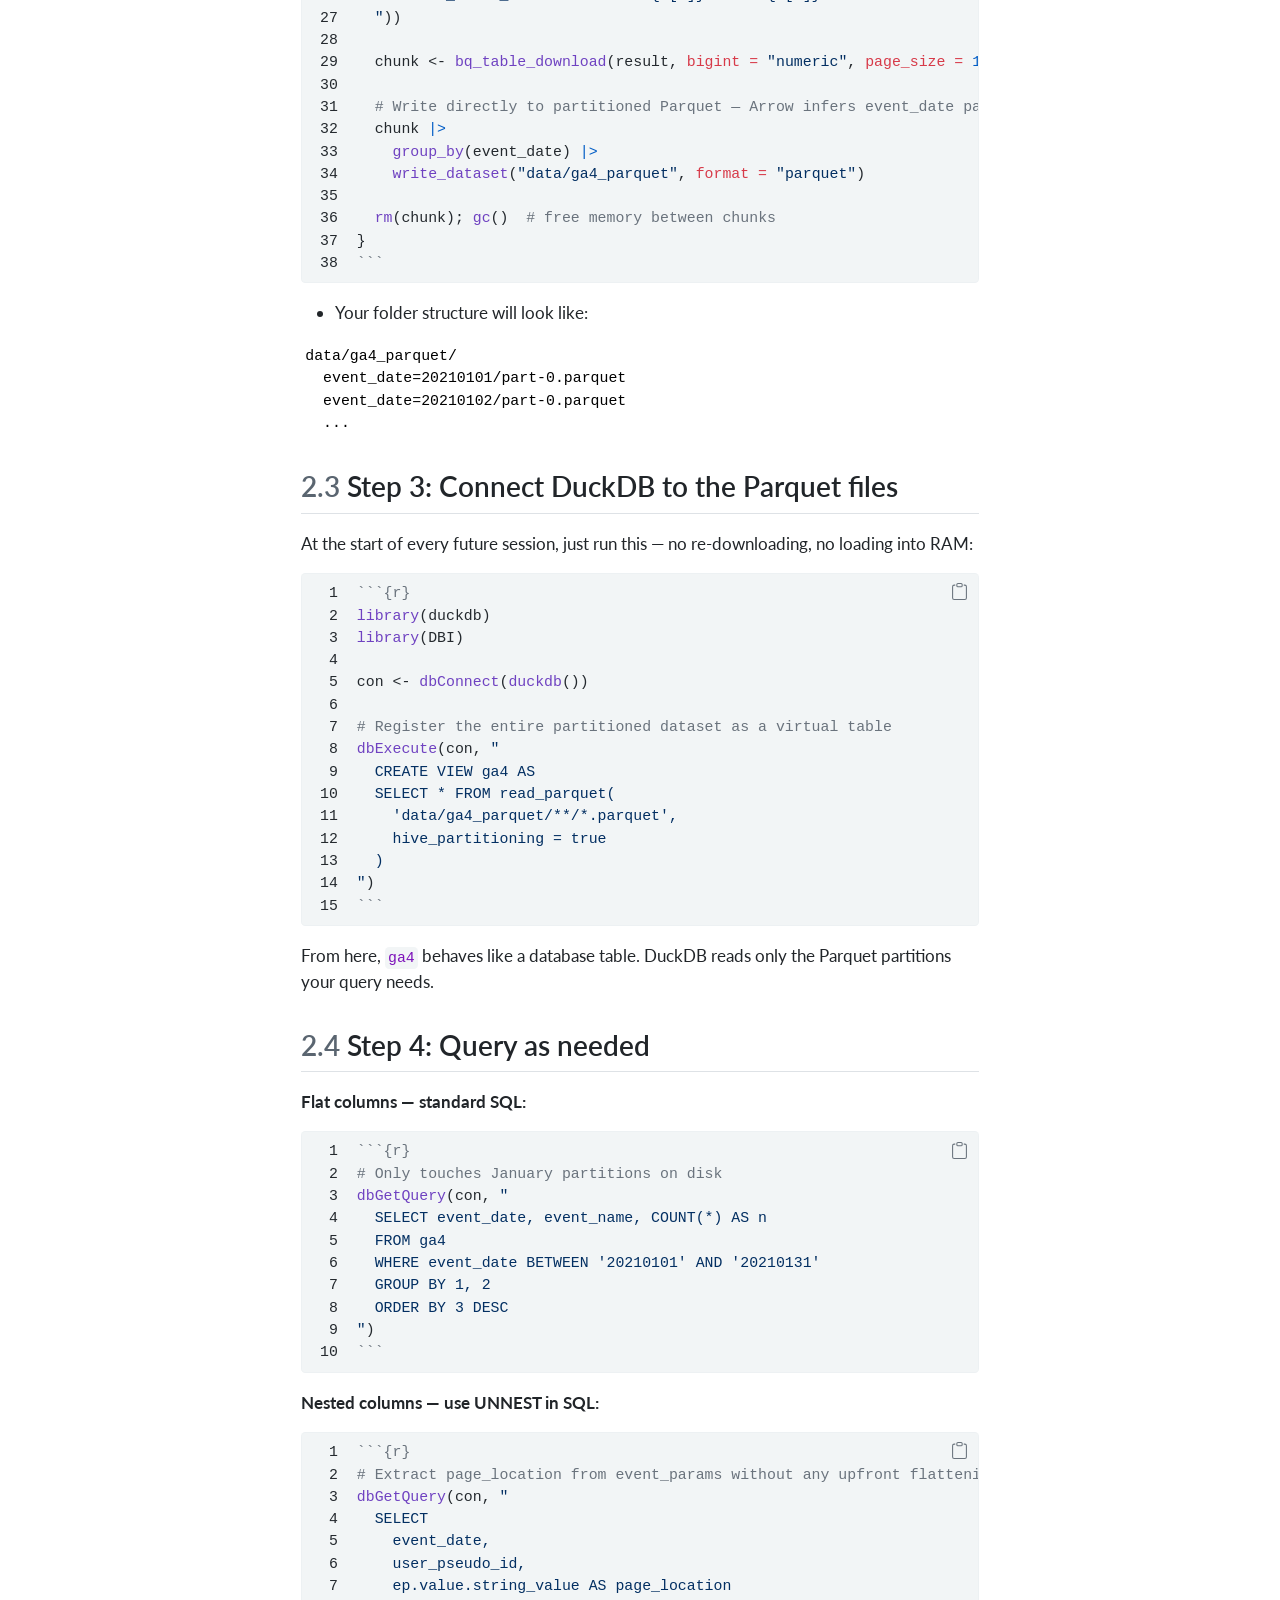
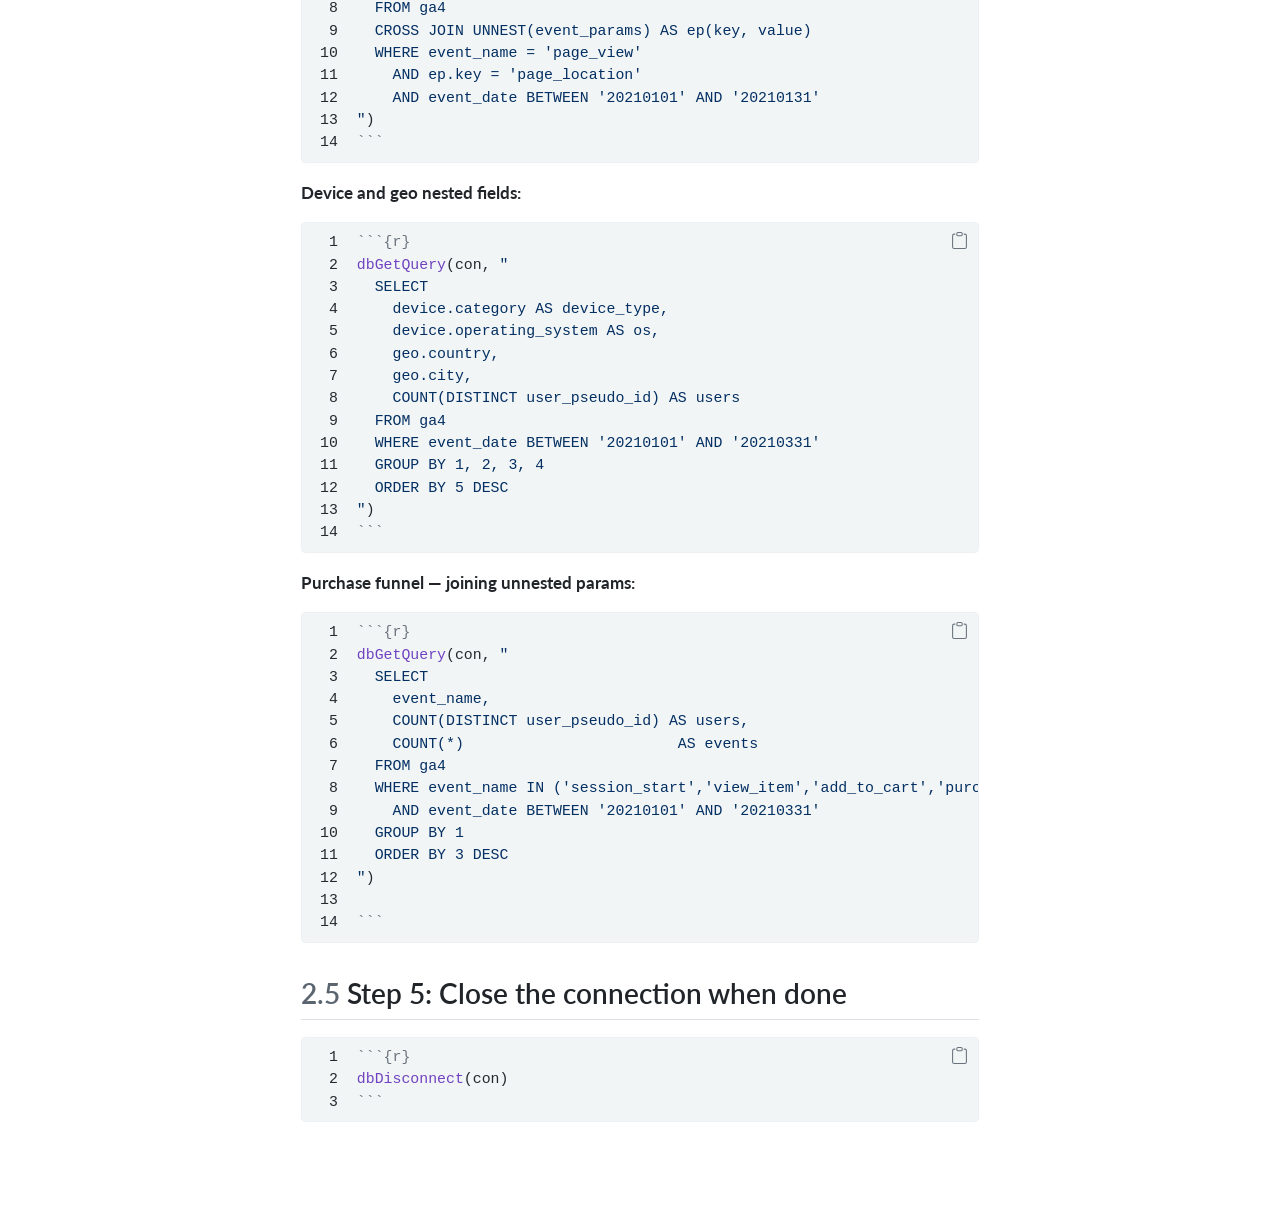
==== commit 748b6df2: "link external newwindow" ====
--- a/docs/Ga4-R-Methods-Guide.html
+++ b/docs/Ga4-R-Methods-Guide.html
@@ -477,22 +477,22 @@
 <p><strong>RDS is now off the table.</strong> At 3 months, you’re likely looking at 3–10M rows and 500MB–2GB of raw data. Loading that entirely into RAM on every session is slow, risks crashing R with an out-of-memory error, and gives you no ability to query just a slice of the data.</p>
 <p><strong>DuckDB alone becomes marginal.</strong> A <code>.duckdb</code> file is a single binary blob — you can’t selectively read January without touching February and March. It’s fine for medium data but loses its edge at this scale.</p>
 <p><strong>DuckDB + Parquet is the clear winner</strong>, and the setup is simpler than it sounds. You save once as date-partitioned Parquet files, then DuckDB reads them directly on disk:</p>
-<div class="code-copy-outer-scaffold"><div class="sourceCode" id="cb1"><pre class="sourceCode markdown code-with-copy"><code class="sourceCode markdown"><span id="cb1-1"><a href="#cb1-1" aria-hidden="true" tabindex="-1"></a><span class="in">```{r}</span></span>
-<span id="cb1-2"><a href="#cb1-2" aria-hidden="true" tabindex="-1"></a><span class="fu">library</span>(duckdb)</span>
-<span id="cb1-3"><a href="#cb1-3" aria-hidden="true" tabindex="-1"></a>con <span class="ot">&lt;-</span> <span class="fu">dbConnect</span>(<span class="fu">duckdb</span>())</span>
-<span id="cb1-4"><a href="#cb1-4" aria-hidden="true" tabindex="-1"></a></span>
-<span id="cb1-5"><a href="#cb1-5" aria-hidden="true" tabindex="-1"></a><span class="co"># DuckDB reads Parquet files directly — no loading into R first</span></span>
-<span id="cb1-6"><a href="#cb1-6" aria-hidden="true" tabindex="-1"></a><span class="fu">dbGetQuery</span>(con, <span class="st">"</span></span>
-<span id="cb1-7"><a href="#cb1-7" aria-hidden="true" tabindex="-1"></a><span class="st">  SELECT</span></span>
-<span id="cb1-8"><a href="#cb1-8" aria-hidden="true" tabindex="-1"></a><span class="st">    event_date,</span></span>
-<span id="cb1-9"><a href="#cb1-9" aria-hidden="true" tabindex="-1"></a><span class="st">    event_name,</span></span>
-<span id="cb1-10"><a href="#cb1-10" aria-hidden="true" tabindex="-1"></a><span class="st">    ep.value.string_value AS page_location</span></span>
-<span id="cb1-11"><a href="#cb1-11" aria-hidden="true" tabindex="-1"></a><span class="st">  FROM read_parquet('data/ga4_parquet/**/*.parquet', hive_partitioning = true)</span></span>
-<span id="cb1-12"><a href="#cb1-12" aria-hidden="true" tabindex="-1"></a><span class="st">  CROSS JOIN UNNEST(event_params) AS ep(key, value)</span></span>
-<span id="cb1-13"><a href="#cb1-13" aria-hidden="true" tabindex="-1"></a><span class="st">  WHERE event_date BETWEEN '20210101' AND '20210131'</span></span>
-<span id="cb1-14"><a href="#cb1-14" aria-hidden="true" tabindex="-1"></a><span class="st">    AND ep.key = 'page_location'</span></span>
-<span id="cb1-15"><a href="#cb1-15" aria-hidden="true" tabindex="-1"></a><span class="st">"</span>)</span>
-<span id="cb1-16"><a href="#cb1-16" aria-hidden="true" tabindex="-1"></a><span class="in">```</span></span></code></pre></div><button title="Copy to Clipboard" class="code-copy-button"><i class="bi"></i></button></div>
+<div class="code-copy-outer-scaffold"><div class="sourceCode" id="cb1"><pre class="sourceCode numberSource markdown number-lines code-with-copy"><code class="sourceCode markdown"><span id="cb1-1"><a href="#cb1-1"></a><span class="in">```{r}</span></span>
+<span id="cb1-2"><a href="#cb1-2"></a><span class="fu">library</span>(duckdb)</span>
+<span id="cb1-3"><a href="#cb1-3"></a>con <span class="ot">&lt;-</span> <span class="fu">dbConnect</span>(<span class="fu">duckdb</span>())</span>
+<span id="cb1-4"><a href="#cb1-4"></a></span>
+<span id="cb1-5"><a href="#cb1-5"></a><span class="co"># DuckDB reads Parquet files directly — no loading into R first</span></span>
+<span id="cb1-6"><a href="#cb1-6"></a><span class="fu">dbGetQuery</span>(con, <span class="st">"</span></span>
+<span id="cb1-7"><a href="#cb1-7"></a><span class="st">  SELECT</span></span>
+<span id="cb1-8"><a href="#cb1-8"></a><span class="st">    event_date,</span></span>
+<span id="cb1-9"><a href="#cb1-9"></a><span class="st">    event_name,</span></span>
+<span id="cb1-10"><a href="#cb1-10"></a><span class="st">    ep.value.string_value AS page_location</span></span>
+<span id="cb1-11"><a href="#cb1-11"></a><span class="st">  FROM read_parquet('data/ga4_parquet/**/*.parquet', hive_partitioning = true)</span></span>
+<span id="cb1-12"><a href="#cb1-12"></a><span class="st">  CROSS JOIN UNNEST(event_params) AS ep(key, value)</span></span>
+<span id="cb1-13"><a href="#cb1-13"></a><span class="st">  WHERE event_date BETWEEN '20210101' AND '20210131'</span></span>
+<span id="cb1-14"><a href="#cb1-14"></a><span class="st">    AND ep.key = 'page_location'</span></span>
+<span id="cb1-15"><a href="#cb1-15"></a><span class="st">"</span>)</span>
+<span id="cb1-16"><a href="#cb1-16"></a><span class="in">```</span></span></code></pre></div><button title="Copy to Clipboard" class="code-copy-button"><i class="bi"></i></button></div>
 <div class="callout callout-style-simple callout-important no-icon">
 <div class="callout-body d-flex">
 <div class="callout-icon-container">
@@ -513,51 +513,51 @@
 </ul>
 <section id="step-1-install-packages" class="level2" data-number="2.1">
 <h2 data-number="2.1" class="anchored" data-anchor-id="step-1-install-packages"><span class="header-section-number">2.1</span> Step 1: Install packages</h2>
-<div class="code-copy-outer-scaffold"><div class="sourceCode" id="cb2"><pre class="sourceCode markdown code-with-copy"><code class="sourceCode markdown"><span id="cb2-1"><a href="#cb2-1" aria-hidden="true" tabindex="-1"></a><span class="in">```{r}</span></span>
-<span id="cb2-2"><a href="#cb2-2" aria-hidden="true" tabindex="-1"></a><span class="fu">install.packages</span>(<span class="fu">c</span>(<span class="st">"bigrquery"</span>, <span class="st">"duckdb"</span>, <span class="st">"arrow"</span>, <span class="st">"dplyr"</span>))</span>
-<span id="cb2-3"><a href="#cb2-3" aria-hidden="true" tabindex="-1"></a><span class="in">```</span></span></code></pre></div><button title="Copy to Clipboard" class="code-copy-button"><i class="bi"></i></button></div>
+<div class="code-copy-outer-scaffold"><div class="sourceCode" id="cb2"><pre class="sourceCode numberSource markdown number-lines code-with-copy"><code class="sourceCode markdown"><span id="cb2-1"><a href="#cb2-1"></a><span class="in">```{r}</span></span>
+<span id="cb2-2"><a href="#cb2-2"></a><span class="fu">install.packages</span>(<span class="fu">c</span>(<span class="st">"bigrquery"</span>, <span class="st">"duckdb"</span>, <span class="st">"arrow"</span>, <span class="st">"dplyr"</span>))</span>
+<span id="cb2-3"><a href="#cb2-3"></a><span class="in">```</span></span></code></pre></div><button title="Copy to Clipboard" class="code-copy-button"><i class="bi"></i></button></div>
 </section>
 <section id="step-2-download-from-bigquery-once-save-as-partitioned-parquet" class="level2" data-number="2.2">
 <h2 data-number="2.2" class="anchored" data-anchor-id="step-2-download-from-bigquery-once-save-as-partitioned-parquet"><span class="header-section-number">2.2</span> Step 2: Download from BigQuery once, save as partitioned Parquet</h2>
 <p>Do this <strong>once only</strong>. All future analysis reads from local Parquet files.</p>
-<div class="code-copy-outer-scaffold"><div class="sourceCode" id="cb3"><pre class="sourceCode markdown code-with-copy"><code class="sourceCode markdown"><span id="cb3-1"><a href="#cb3-1" aria-hidden="true" tabindex="-1"></a><span class="in">```{r}</span></span>
-<span id="cb3-2"><a href="#cb3-2" aria-hidden="true" tabindex="-1"></a><span class="fu">library</span>(bigrquery)</span>
-<span id="cb3-3"><a href="#cb3-3" aria-hidden="true" tabindex="-1"></a><span class="fu">library</span>(arrow)</span>
-<span id="cb3-4"><a href="#cb3-4" aria-hidden="true" tabindex="-1"></a><span class="fu">library</span>(dplyr)</span>
-<span id="cb3-5"><a href="#cb3-5" aria-hidden="true" tabindex="-1"></a></span>
-<span id="cb3-6"><a href="#cb3-6" aria-hidden="true" tabindex="-1"></a>billing_project <span class="ot">&lt;-</span> <span class="st">"your-project-id"</span></span>
-<span id="cb3-7"><a href="#cb3-7" aria-hidden="true" tabindex="-1"></a></span>
-<span id="cb3-8"><a href="#cb3-8" aria-hidden="true" tabindex="-1"></a><span class="co"># Download in monthly chunks to avoid memory pressure</span></span>
-<span id="cb3-9"><a href="#cb3-9" aria-hidden="true" tabindex="-1"></a>months <span class="ot">&lt;-</span> <span class="fu">list</span>(</span>
-<span id="cb3-10"><a href="#cb3-10" aria-hidden="true" tabindex="-1"></a>  <span class="fu">c</span>(<span class="st">"20210101"</span>, <span class="st">"20210131"</span>),</span>
-<span id="cb3-11"><a href="#cb3-11" aria-hidden="true" tabindex="-1"></a>  <span class="fu">c</span>(<span class="st">"20210201"</span>, <span class="st">"20210228"</span>),</span>
-<span id="cb3-12"><a href="#cb3-12" aria-hidden="true" tabindex="-1"></a>  <span class="fu">c</span>(<span class="st">"20210301"</span>, <span class="st">"20210331"</span>)</span>
-<span id="cb3-13"><a href="#cb3-13" aria-hidden="true" tabindex="-1"></a>)</span>
-<span id="cb3-14"><a href="#cb3-14" aria-hidden="true" tabindex="-1"></a></span>
-<span id="cb3-15"><a href="#cb3-15" aria-hidden="true" tabindex="-1"></a><span class="fu">dir.create</span>(<span class="st">"data/ga4_parquet"</span>, <span class="at">recursive =</span> <span class="cn">TRUE</span>, <span class="at">showWarnings =</span> <span class="cn">FALSE</span>)</span>
-<span id="cb3-16"><a href="#cb3-16" aria-hidden="true" tabindex="-1"></a></span>
-<span id="cb3-17"><a href="#cb3-17" aria-hidden="true" tabindex="-1"></a><span class="cf">for</span> (m <span class="cf">in</span> months) {</span>
-<span id="cb3-18"><a href="#cb3-18" aria-hidden="true" tabindex="-1"></a>  <span class="fu">message</span>(<span class="st">"Downloading "</span>, m[<span class="dv">1</span>], <span class="st">" to "</span>, m[<span class="dv">2</span>], <span class="st">"..."</span>)</span>
-<span id="cb3-19"><a href="#cb3-19" aria-hidden="true" tabindex="-1"></a>  </span>
-<span id="cb3-20"><a href="#cb3-20" aria-hidden="true" tabindex="-1"></a>  result <span class="ot">&lt;-</span> <span class="fu">bq_project_query</span>(billing_project, glue<span class="sc">::</span><span class="fu">glue</span>(<span class="st">"</span></span>
-<span id="cb3-21"><a href="#cb3-21" aria-hidden="true" tabindex="-1"></a><span class="st">    SELECT</span></span>
-<span id="cb3-22"><a href="#cb3-22" aria-hidden="true" tabindex="-1"></a><span class="st">      event_date, event_timestamp, event_name,</span></span>
-<span id="cb3-23"><a href="#cb3-23" aria-hidden="true" tabindex="-1"></a><span class="st">      event_params, user_pseudo_id,</span></span>
-<span id="cb3-24"><a href="#cb3-24" aria-hidden="true" tabindex="-1"></a><span class="st">      device, geo, traffic_source, ecommerce, items</span></span>
-<span id="cb3-25"><a href="#cb3-25" aria-hidden="true" tabindex="-1"></a><span class="st">    FROM `bigquery-public-data.ga4_obfuscated_sample_ecommerce.events_*`</span></span>
-<span id="cb3-26"><a href="#cb3-26" aria-hidden="true" tabindex="-1"></a><span class="st">    WHERE _TABLE_SUFFIX BETWEEN '{m[1]}' AND '{m[2]}'</span></span>
-<span id="cb3-27"><a href="#cb3-27" aria-hidden="true" tabindex="-1"></a><span class="st">  "</span>))</span>
-<span id="cb3-28"><a href="#cb3-28" aria-hidden="true" tabindex="-1"></a>  </span>
-<span id="cb3-29"><a href="#cb3-29" aria-hidden="true" tabindex="-1"></a>  chunk <span class="ot">&lt;-</span> <span class="fu">bq_table_download</span>(result, <span class="at">bigint =</span> <span class="st">"numeric"</span>, <span class="at">page_size =</span> <span class="dv">1000</span>)</span>
-<span id="cb3-30"><a href="#cb3-30" aria-hidden="true" tabindex="-1"></a>  </span>
-<span id="cb3-31"><a href="#cb3-31" aria-hidden="true" tabindex="-1"></a>  <span class="co"># Write directly to partitioned Parquet — Arrow infers event_date partition</span></span>
-<span id="cb3-32"><a href="#cb3-32" aria-hidden="true" tabindex="-1"></a>  chunk <span class="sc">|&gt;</span></span>
-<span id="cb3-33"><a href="#cb3-33" aria-hidden="true" tabindex="-1"></a>    <span class="fu">group_by</span>(event_date) <span class="sc">|&gt;</span></span>
-<span id="cb3-34"><a href="#cb3-34" aria-hidden="true" tabindex="-1"></a>    <span class="fu">write_dataset</span>(<span class="st">"data/ga4_parquet"</span>, <span class="at">format =</span> <span class="st">"parquet"</span>)</span>
-<span id="cb3-35"><a href="#cb3-35" aria-hidden="true" tabindex="-1"></a>  </span>
-<span id="cb3-36"><a href="#cb3-36" aria-hidden="true" tabindex="-1"></a>  <span class="fu">rm</span>(chunk); <span class="fu">gc</span>()  <span class="co"># free memory between chunks</span></span>
-<span id="cb3-37"><a href="#cb3-37" aria-hidden="true" tabindex="-1"></a>}</span>
-<span id="cb3-38"><a href="#cb3-38" aria-hidden="true" tabindex="-1"></a><span class="in">```</span></span></code></pre></div><button title="Copy to Clipboard" class="code-copy-button"><i class="bi"></i></button></div>
+<div class="code-copy-outer-scaffold"><div class="sourceCode" id="cb3"><pre class="sourceCode numberSource markdown number-lines code-with-copy"><code class="sourceCode markdown"><span id="cb3-1"><a href="#cb3-1"></a><span class="in">```{r}</span></span>
+<span id="cb3-2"><a href="#cb3-2"></a><span class="fu">library</span>(bigrquery)</span>
+<span id="cb3-3"><a href="#cb3-3"></a><span class="fu">library</span>(arrow)</span>
+<span id="cb3-4"><a href="#cb3-4"></a><span class="fu">library</span>(dplyr)</span>
+<span id="cb3-5"><a href="#cb3-5"></a></span>
+<span id="cb3-6"><a href="#cb3-6"></a>billing_project <span class="ot">&lt;-</span> <span class="st">"your-project-id"</span></span>
+<span id="cb3-7"><a href="#cb3-7"></a></span>
+<span id="cb3-8"><a href="#cb3-8"></a><span class="co"># Download in monthly chunks to avoid memory pressure</span></span>
+<span id="cb3-9"><a href="#cb3-9"></a>months <span class="ot">&lt;-</span> <span class="fu">list</span>(</span>
+<span id="cb3-10"><a href="#cb3-10"></a>  <span class="fu">c</span>(<span class="st">"20210101"</span>, <span class="st">"20210131"</span>),</span>
+<span id="cb3-11"><a href="#cb3-11"></a>  <span class="fu">c</span>(<span class="st">"20210201"</span>, <span class="st">"20210228"</span>),</span>
+<span id="cb3-12"><a href="#cb3-12"></a>  <span class="fu">c</span>(<span class="st">"20210301"</span>, <span class="st">"20210331"</span>)</span>
+<span id="cb3-13"><a href="#cb3-13"></a>)</span>
+<span id="cb3-14"><a href="#cb3-14"></a></span>
+<span id="cb3-15"><a href="#cb3-15"></a><span class="fu">dir.create</span>(<span class="st">"data/ga4_parquet"</span>, <span class="at">recursive =</span> <span class="cn">TRUE</span>, <span class="at">showWarnings =</span> <span class="cn">FALSE</span>)</span>
+<span id="cb3-16"><a href="#cb3-16"></a></span>
+<span id="cb3-17"><a href="#cb3-17"></a><span class="cf">for</span> (m <span class="cf">in</span> months) {</span>
+<span id="cb3-18"><a href="#cb3-18"></a>  <span class="fu">message</span>(<span class="st">"Downloading "</span>, m[<span class="dv">1</span>], <span class="st">" to "</span>, m[<span class="dv">2</span>], <span class="st">"..."</span>)</span>
+<span id="cb3-19"><a href="#cb3-19"></a>  </span>
+<span id="cb3-20"><a href="#cb3-20"></a>  result <span class="ot">&lt;-</span> <span class="fu">bq_project_query</span>(billing_project, glue<span class="sc">::</span><span class="fu">glue</span>(<span class="st">"</span></span>
+<span id="cb3-21"><a href="#cb3-21"></a><span class="st">    SELECT</span></span>
+<span id="cb3-22"><a href="#cb3-22"></a><span class="st">      event_date, event_timestamp, event_name,</span></span>
+<span id="cb3-23"><a href="#cb3-23"></a><span class="st">      event_params, user_pseudo_id,</span></span>
+<span id="cb3-24"><a href="#cb3-24"></a><span class="st">      device, geo, traffic_source, ecommerce, items</span></span>
+<span id="cb3-25"><a href="#cb3-25"></a><span class="st">    FROM `bigquery-public-data.ga4_obfuscated_sample_ecommerce.events_*`</span></span>
+<span id="cb3-26"><a href="#cb3-26"></a><span class="st">    WHERE _TABLE_SUFFIX BETWEEN '{m[1]}' AND '{m[2]}'</span></span>
+<span id="cb3-27"><a href="#cb3-27"></a><span class="st">  "</span>))</span>
+<span id="cb3-28"><a href="#cb3-28"></a>  </span>
+<span id="cb3-29"><a href="#cb3-29"></a>  chunk <span class="ot">&lt;-</span> <span class="fu">bq_table_download</span>(result, <span class="at">bigint =</span> <span class="st">"numeric"</span>, <span class="at">page_size =</span> <span class="dv">1000</span>)</span>
+<span id="cb3-30"><a href="#cb3-30"></a>  </span>
+<span id="cb3-31"><a href="#cb3-31"></a>  <span class="co"># Write directly to partitioned Parquet — Arrow infers event_date partition</span></span>
+<span id="cb3-32"><a href="#cb3-32"></a>  chunk <span class="sc">|&gt;</span></span>
+<span id="cb3-33"><a href="#cb3-33"></a>    <span class="fu">group_by</span>(event_date) <span class="sc">|&gt;</span></span>
+<span id="cb3-34"><a href="#cb3-34"></a>    <span class="fu">write_dataset</span>(<span class="st">"data/ga4_parquet"</span>, <span class="at">format =</span> <span class="st">"parquet"</span>)</span>
+<span id="cb3-35"><a href="#cb3-35"></a>  </span>
+<span id="cb3-36"><a href="#cb3-36"></a>  <span class="fu">rm</span>(chunk); <span class="fu">gc</span>()  <span class="co"># free memory between chunks</span></span>
+<span id="cb3-37"><a href="#cb3-37"></a>}</span>
+<span id="cb3-38"><a href="#cb3-38"></a><span class="in">```</span></span></code></pre></div><button title="Copy to Clipboard" class="code-copy-button"><i class="bi"></i></button></div>
 <ul>
 <li>Your folder structure will look like:</li>
 </ul>
@@ -569,87 +569,87 @@
 <section id="step-3-connect-duckdb-to-the-parquet-files" class="level2" data-number="2.3">
 <h2 data-number="2.3" class="anchored" data-anchor-id="step-3-connect-duckdb-to-the-parquet-files"><span class="header-section-number">2.3</span> Step 3: Connect DuckDB to the Parquet files</h2>
 <p>At the start of every future session, just run this — no re-downloading, no loading into RAM:</p>
-<div class="code-copy-outer-scaffold"><div class="sourceCode" id="cb5"><pre class="sourceCode markdown code-with-copy"><code class="sourceCode markdown"><span id="cb5-1"><a href="#cb5-1" aria-hidden="true" tabindex="-1"></a><span class="in">```{r}</span></span>
-<span id="cb5-2"><a href="#cb5-2" aria-hidden="true" tabindex="-1"></a><span class="fu">library</span>(duckdb)</span>
-<span id="cb5-3"><a href="#cb5-3" aria-hidden="true" tabindex="-1"></a><span class="fu">library</span>(DBI)</span>
-<span id="cb5-4"><a href="#cb5-4" aria-hidden="true" tabindex="-1"></a></span>
-<span id="cb5-5"><a href="#cb5-5" aria-hidden="true" tabindex="-1"></a>con <span class="ot">&lt;-</span> <span class="fu">dbConnect</span>(<span class="fu">duckdb</span>())</span>
-<span id="cb5-6"><a href="#cb5-6" aria-hidden="true" tabindex="-1"></a></span>
-<span id="cb5-7"><a href="#cb5-7" aria-hidden="true" tabindex="-1"></a><span class="co"># Register the entire partitioned dataset as a virtual table</span></span>
-<span id="cb5-8"><a href="#cb5-8" aria-hidden="true" tabindex="-1"></a><span class="fu">dbExecute</span>(con, <span class="st">"</span></span>
-<span id="cb5-9"><a href="#cb5-9" aria-hidden="true" tabindex="-1"></a><span class="st">  CREATE VIEW ga4 AS</span></span>
-<span id="cb5-10"><a href="#cb5-10" aria-hidden="true" tabindex="-1"></a><span class="st">  SELECT * FROM read_parquet(</span></span>
-<span id="cb5-11"><a href="#cb5-11" aria-hidden="true" tabindex="-1"></a><span class="st">    'data/ga4_parquet/**/*.parquet',</span></span>
-<span id="cb5-12"><a href="#cb5-12" aria-hidden="true" tabindex="-1"></a><span class="st">    hive_partitioning = true</span></span>
-<span id="cb5-13"><a href="#cb5-13" aria-hidden="true" tabindex="-1"></a><span class="st">  )</span></span>
-<span id="cb5-14"><a href="#cb5-14" aria-hidden="true" tabindex="-1"></a><span class="st">"</span>)</span>
-<span id="cb5-15"><a href="#cb5-15" aria-hidden="true" tabindex="-1"></a><span class="in">```</span></span></code></pre></div><button title="Copy to Clipboard" class="code-copy-button"><i class="bi"></i></button></div>
+<div class="code-copy-outer-scaffold"><div class="sourceCode" id="cb5"><pre class="sourceCode numberSource markdown number-lines code-with-copy"><code class="sourceCode markdown"><span id="cb5-1"><a href="#cb5-1"></a><span class="in">```{r}</span></span>
+<span id="cb5-2"><a href="#cb5-2"></a><span class="fu">library</span>(duckdb)</span>
+<span id="cb5-3"><a href="#cb5-3"></a><span class="fu">library</span>(DBI)</span>
+<span id="cb5-4"><a href="#cb5-4"></a></span>
+<span id="cb5-5"><a href="#cb5-5"></a>con <span class="ot">&lt;-</span> <span class="fu">dbConnect</span>(<span class="fu">duckdb</span>())</span>
+<span id="cb5-6"><a href="#cb5-6"></a></span>
+<span id="cb5-7"><a href="#cb5-7"></a><span class="co"># Register the entire partitioned dataset as a virtual table</span></span>
+<span id="cb5-8"><a href="#cb5-8"></a><span class="fu">dbExecute</span>(con, <span class="st">"</span></span>
+<span id="cb5-9"><a href="#cb5-9"></a><span class="st">  CREATE VIEW ga4 AS</span></span>
+<span id="cb5-10"><a href="#cb5-10"></a><span class="st">  SELECT * FROM read_parquet(</span></span>
+<span id="cb5-11"><a href="#cb5-11"></a><span class="st">    'data/ga4_parquet/**/*.parquet',</span></span>
+<span id="cb5-12"><a href="#cb5-12"></a><span class="st">    hive_partitioning = true</span></span>
+<span id="cb5-13"><a href="#cb5-13"></a><span class="st">  )</span></span>
+<span id="cb5-14"><a href="#cb5-14"></a><span class="st">"</span>)</span>
+<span id="cb5-15"><a href="#cb5-15"></a><span class="in">```</span></span></code></pre></div><button title="Copy to Clipboard" class="code-copy-button"><i class="bi"></i></button></div>
 <p>From here, <code>ga4</code> behaves like a database table. DuckDB reads only the Parquet partitions your query needs.</p>
 </section>
 <section id="step-4-query-as-needed" class="level2" data-number="2.4">
 <h2 data-number="2.4" class="anchored" data-anchor-id="step-4-query-as-needed"><span class="header-section-number">2.4</span> Step 4: Query as needed</h2>
 <p><strong>Flat columns — standard SQL:</strong></p>
-<div class="code-copy-outer-scaffold"><div class="sourceCode" id="cb6"><pre class="sourceCode markdown code-with-copy"><code class="sourceCode markdown"><span id="cb6-1"><a href="#cb6-1" aria-hidden="true" tabindex="-1"></a><span class="in">```{r}</span></span>
-<span id="cb6-2"><a href="#cb6-2" aria-hidden="true" tabindex="-1"></a><span class="co"># Only touches January partitions on disk</span></span>
-<span id="cb6-3"><a href="#cb6-3" aria-hidden="true" tabindex="-1"></a><span class="fu">dbGetQuery</span>(con, <span class="st">"</span></span>
-<span id="cb6-4"><a href="#cb6-4" aria-hidden="true" tabindex="-1"></a><span class="st">  SELECT event_date, event_name, COUNT(*) AS n</span></span>
-<span id="cb6-5"><a href="#cb6-5" aria-hidden="true" tabindex="-1"></a><span class="st">  FROM ga4</span></span>
-<span id="cb6-6"><a href="#cb6-6" aria-hidden="true" tabindex="-1"></a><span class="st">  WHERE event_date BETWEEN '20210101' AND '20210131'</span></span>
-<span id="cb6-7"><a href="#cb6-7" aria-hidden="true" tabindex="-1"></a><span class="st">  GROUP BY 1, 2</span></span>
-<span id="cb6-8"><a href="#cb6-8" aria-hidden="true" tabindex="-1"></a><span class="st">  ORDER BY 3 DESC</span></span>
-<span id="cb6-9"><a href="#cb6-9" aria-hidden="true" tabindex="-1"></a><span class="st">"</span>)</span>
-<span id="cb6-10"><a href="#cb6-10" aria-hidden="true" tabindex="-1"></a><span class="in">```</span></span></code></pre></div><button title="Copy to Clipboard" class="code-copy-button"><i class="bi"></i></button></div>
+<div class="code-copy-outer-scaffold"><div class="sourceCode" id="cb6"><pre class="sourceCode numberSource markdown number-lines code-with-copy"><code class="sourceCode markdown"><span id="cb6-1"><a href="#cb6-1"></a><span class="in">```{r}</span></span>
+<span id="cb6-2"><a href="#cb6-2"></a><span class="co"># Only touches January partitions on disk</span></span>
+<span id="cb6-3"><a href="#cb6-3"></a><span class="fu">dbGetQuery</span>(con, <span class="st">"</span></span>
+<span id="cb6-4"><a href="#cb6-4"></a><span class="st">  SELECT event_date, event_name, COUNT(*) AS n</span></span>
+<span id="cb6-5"><a href="#cb6-5"></a><span class="st">  FROM ga4</span></span>
+<span id="cb6-6"><a href="#cb6-6"></a><span class="st">  WHERE event_date BETWEEN '20210101' AND '20210131'</span></span>
+<span id="cb6-7"><a href="#cb6-7"></a><span class="st">  GROUP BY 1, 2</span></span>
+<span id="cb6-8"><a href="#cb6-8"></a><span class="st">  ORDER BY 3 DESC</span></span>
+<span id="cb6-9"><a href="#cb6-9"></a><span class="st">"</span>)</span>
+<span id="cb6-10"><a href="#cb6-10"></a><span class="in">```</span></span></code></pre></div><button title="Copy to Clipboard" class="code-copy-button"><i class="bi"></i></button></div>
 <p><strong>Nested columns — use UNNEST in SQL:</strong></p>
-<div class="code-copy-outer-scaffold"><div class="sourceCode" id="cb7"><pre class="sourceCode markdown code-with-copy"><code class="sourceCode markdown"><span id="cb7-1"><a href="#cb7-1" aria-hidden="true" tabindex="-1"></a><span class="in">```{r}</span></span>
-<span id="cb7-2"><a href="#cb7-2" aria-hidden="true" tabindex="-1"></a><span class="co"># Extract page_location from event_params without any upfront flattening</span></span>
-<span id="cb7-3"><a href="#cb7-3" aria-hidden="true" tabindex="-1"></a><span class="fu">dbGetQuery</span>(con, <span class="st">"</span></span>
-<span id="cb7-4"><a href="#cb7-4" aria-hidden="true" tabindex="-1"></a><span class="st">  SELECT</span></span>
-<span id="cb7-5"><a href="#cb7-5" aria-hidden="true" tabindex="-1"></a><span class="st">    event_date,</span></span>
-<span id="cb7-6"><a href="#cb7-6" aria-hidden="true" tabindex="-1"></a><span class="st">    user_pseudo_id,</span></span>
-<span id="cb7-7"><a href="#cb7-7" aria-hidden="true" tabindex="-1"></a><span class="st">    ep.value.string_value AS page_location</span></span>
-<span id="cb7-8"><a href="#cb7-8" aria-hidden="true" tabindex="-1"></a><span class="st">  FROM ga4</span></span>
-<span id="cb7-9"><a href="#cb7-9" aria-hidden="true" tabindex="-1"></a><span class="st">  CROSS JOIN UNNEST(event_params) AS ep(key, value)</span></span>
-<span id="cb7-10"><a href="#cb7-10" aria-hidden="true" tabindex="-1"></a><span class="st">  WHERE event_name = 'page_view'</span></span>
-<span id="cb7-11"><a href="#cb7-11" aria-hidden="true" tabindex="-1"></a><span class="st">    AND ep.key = 'page_location'</span></span>
-<span id="cb7-12"><a href="#cb7-12" aria-hidden="true" tabindex="-1"></a><span class="st">    AND event_date BETWEEN '20210101' AND '20210131'</span></span>
-<span id="cb7-13"><a href="#cb7-13" aria-hidden="true" tabindex="-1"></a><span class="st">"</span>)</span>
-<span id="cb7-14"><a href="#cb7-14" aria-hidden="true" tabindex="-1"></a><span class="in">```</span></span></code></pre></div><button title="Copy to Clipboard" class="code-copy-button"><i class="bi"></i></button></div>
+<div class="code-copy-outer-scaffold"><div class="sourceCode" id="cb7"><pre class="sourceCode numberSource markdown number-lines code-with-copy"><code class="sourceCode markdown"><span id="cb7-1"><a href="#cb7-1"></a><span class="in">```{r}</span></span>
+<span id="cb7-2"><a href="#cb7-2"></a><span class="co"># Extract page_location from event_params without any upfront flattening</span></span>
+<span id="cb7-3"><a href="#cb7-3"></a><span class="fu">dbGetQuery</span>(con, <span class="st">"</span></span>
+<span id="cb7-4"><a href="#cb7-4"></a><span class="st">  SELECT</span></span>
+<span id="cb7-5"><a href="#cb7-5"></a><span class="st">    event_date,</span></span>
+<span id="cb7-6"><a href="#cb7-6"></a><span class="st">    user_pseudo_id,</span></span>
+<span id="cb7-7"><a href="#cb7-7"></a><span class="st">    ep.value.string_value AS page_location</span></span>
+<span id="cb7-8"><a href="#cb7-8"></a><span class="st">  FROM ga4</span></span>
+<span id="cb7-9"><a href="#cb7-9"></a><span class="st">  CROSS JOIN UNNEST(event_params) AS ep(key, value)</span></span>
+<span id="cb7-10"><a href="#cb7-10"></a><span class="st">  WHERE event_name = 'page_view'</span></span>
+<span id="cb7-11"><a href="#cb7-11"></a><span class="st">    AND ep.key = 'page_location'</span></span>
+<span id="cb7-12"><a href="#cb7-12"></a><span class="st">    AND event_date BETWEEN '20210101' AND '20210131'</span></span>
+<span id="cb7-13"><a href="#cb7-13"></a><span class="st">"</span>)</span>
+<span id="cb7-14"><a href="#cb7-14"></a><span class="in">```</span></span></code></pre></div><button title="Copy to Clipboard" class="code-copy-button"><i class="bi"></i></button></div>
 <p><strong>Device and geo nested fields:</strong></p>
-<div class="code-copy-outer-scaffold"><div class="sourceCode" id="cb8"><pre class="sourceCode markdown code-with-copy"><code class="sourceCode markdown"><span id="cb8-1"><a href="#cb8-1" aria-hidden="true" tabindex="-1"></a><span class="in">```{r}</span></span>
-<span id="cb8-2"><a href="#cb8-2" aria-hidden="true" tabindex="-1"></a><span class="fu">dbGetQuery</span>(con, <span class="st">"</span></span>
-<span id="cb8-3"><a href="#cb8-3" aria-hidden="true" tabindex="-1"></a><span class="st">  SELECT</span></span>
-<span id="cb8-4"><a href="#cb8-4" aria-hidden="true" tabindex="-1"></a><span class="st">    device.category AS device_type,</span></span>
-<span id="cb8-5"><a href="#cb8-5" aria-hidden="true" tabindex="-1"></a><span class="st">    device.operating_system AS os,</span></span>
-<span id="cb8-6"><a href="#cb8-6" aria-hidden="true" tabindex="-1"></a><span class="st">    geo.country,</span></span>
-<span id="cb8-7"><a href="#cb8-7" aria-hidden="true" tabindex="-1"></a><span class="st">    geo.city,</span></span>
-<span id="cb8-8"><a href="#cb8-8" aria-hidden="true" tabindex="-1"></a><span class="st">    COUNT(DISTINCT user_pseudo_id) AS users</span></span>
-<span id="cb8-9"><a href="#cb8-9" aria-hidden="true" tabindex="-1"></a><span class="st">  FROM ga4</span></span>
-<span id="cb8-10"><a href="#cb8-10" aria-hidden="true" tabindex="-1"></a><span class="st">  WHERE event_date BETWEEN '20210101' AND '20210331'</span></span>
-<span id="cb8-11"><a href="#cb8-11" aria-hidden="true" tabindex="-1"></a><span class="st">  GROUP BY 1, 2, 3, 4</span></span>
-<span id="cb8-12"><a href="#cb8-12" aria-hidden="true" tabindex="-1"></a><span class="st">  ORDER BY 5 DESC</span></span>
-<span id="cb8-13"><a href="#cb8-13" aria-hidden="true" tabindex="-1"></a><span class="st">"</span>)</span>
-<span id="cb8-14"><a href="#cb8-14" aria-hidden="true" tabindex="-1"></a><span class="in">```</span></span></code></pre></div><button title="Copy to Clipboard" class="code-copy-button"><i class="bi"></i></button></div>
+<div class="code-copy-outer-scaffold"><div class="sourceCode" id="cb8"><pre class="sourceCode numberSource markdown number-lines code-with-copy"><code class="sourceCode markdown"><span id="cb8-1"><a href="#cb8-1"></a><span class="in">```{r}</span></span>
+<span id="cb8-2"><a href="#cb8-2"></a><span class="fu">dbGetQuery</span>(con, <span class="st">"</span></span>
+<span id="cb8-3"><a href="#cb8-3"></a><span class="st">  SELECT</span></span>
+<span id="cb8-4"><a href="#cb8-4"></a><span class="st">    device.category AS device_type,</span></span>
+<span id="cb8-5"><a href="#cb8-5"></a><span class="st">    device.operating_system AS os,</span></span>
+<span id="cb8-6"><a href="#cb8-6"></a><span class="st">    geo.country,</span></span>
+<span id="cb8-7"><a href="#cb8-7"></a><span class="st">    geo.city,</span></span>
+<span id="cb8-8"><a href="#cb8-8"></a><span class="st">    COUNT(DISTINCT user_pseudo_id) AS users</span></span>
+<span id="cb8-9"><a href="#cb8-9"></a><span class="st">  FROM ga4</span></span>
+<span id="cb8-10"><a href="#cb8-10"></a><span class="st">  WHERE event_date BETWEEN '20210101' AND '20210331'</span></span>
+<span id="cb8-11"><a href="#cb8-11"></a><span class="st">  GROUP BY 1, 2, 3, 4</span></span>
+<span id="cb8-12"><a href="#cb8-12"></a><span class="st">  ORDER BY 5 DESC</span></span>
+<span id="cb8-13"><a href="#cb8-13"></a><span class="st">"</span>)</span>
+<span id="cb8-14"><a href="#cb8-14"></a><span class="in">```</span></span></code></pre></div><button title="Copy to Clipboard" class="code-copy-button"><i class="bi"></i></button></div>
 <p><strong>Purchase funnel — joining unnested params:</strong></p>
-<div class="code-copy-outer-scaffold"><div class="sourceCode" id="cb9"><pre class="sourceCode markdown code-with-copy"><code class="sourceCode markdown"><span id="cb9-1"><a href="#cb9-1" aria-hidden="true" tabindex="-1"></a><span class="in">```{r}</span></span>
-<span id="cb9-2"><a href="#cb9-2" aria-hidden="true" tabindex="-1"></a><span class="fu">dbGetQuery</span>(con, <span class="st">"</span></span>
-<span id="cb9-3"><a href="#cb9-3" aria-hidden="true" tabindex="-1"></a><span class="st">  SELECT</span></span>
-<span id="cb9-4"><a href="#cb9-4" aria-hidden="true" tabindex="-1"></a><span class="st">    event_name,</span></span>
-<span id="cb9-5"><a href="#cb9-5" aria-hidden="true" tabindex="-1"></a><span class="st">    COUNT(DISTINCT user_pseudo_id) AS users,</span></span>
-<span id="cb9-6"><a href="#cb9-6" aria-hidden="true" tabindex="-1"></a><span class="st">    COUNT(*)                        AS events</span></span>
-<span id="cb9-7"><a href="#cb9-7" aria-hidden="true" tabindex="-1"></a><span class="st">  FROM ga4</span></span>
-<span id="cb9-8"><a href="#cb9-8" aria-hidden="true" tabindex="-1"></a><span class="st">  WHERE event_name IN ('session_start','view_item','add_to_cart','purchase')</span></span>
-<span id="cb9-9"><a href="#cb9-9" aria-hidden="true" tabindex="-1"></a><span class="st">    AND event_date BETWEEN '20210101' AND '20210331'</span></span>
-<span id="cb9-10"><a href="#cb9-10" aria-hidden="true" tabindex="-1"></a><span class="st">  GROUP BY 1</span></span>
-<span id="cb9-11"><a href="#cb9-11" aria-hidden="true" tabindex="-1"></a><span class="st">  ORDER BY 3 DESC</span></span>
-<span id="cb9-12"><a href="#cb9-12" aria-hidden="true" tabindex="-1"></a><span class="st">"</span>)</span>
-<span id="cb9-13"><a href="#cb9-13" aria-hidden="true" tabindex="-1"></a></span>
-<span id="cb9-14"><a href="#cb9-14" aria-hidden="true" tabindex="-1"></a><span class="in">```</span></span></code></pre></div><button title="Copy to Clipboard" class="code-copy-button"><i class="bi"></i></button></div>
+<div class="code-copy-outer-scaffold"><div class="sourceCode" id="cb9"><pre class="sourceCode numberSource markdown number-lines code-with-copy"><code class="sourceCode markdown"><span id="cb9-1"><a href="#cb9-1"></a><span class="in">```{r}</span></span>
+<span id="cb9-2"><a href="#cb9-2"></a><span class="fu">dbGetQuery</span>(con, <span class="st">"</span></span>
+<span id="cb9-3"><a href="#cb9-3"></a><span class="st">  SELECT</span></span>
+<span id="cb9-4"><a href="#cb9-4"></a><span class="st">    event_name,</span></span>
+<span id="cb9-5"><a href="#cb9-5"></a><span class="st">    COUNT(DISTINCT user_pseudo_id) AS users,</span></span>
+<span id="cb9-6"><a href="#cb9-6"></a><span class="st">    COUNT(*)                        AS events</span></span>
+<span id="cb9-7"><a href="#cb9-7"></a><span class="st">  FROM ga4</span></span>
+<span id="cb9-8"><a href="#cb9-8"></a><span class="st">  WHERE event_name IN ('session_start','view_item','add_to_cart','purchase')</span></span>
+<span id="cb9-9"><a href="#cb9-9"></a><span class="st">    AND event_date BETWEEN '20210101' AND '20210331'</span></span>
+<span id="cb9-10"><a href="#cb9-10"></a><span class="st">  GROUP BY 1</span></span>
+<span id="cb9-11"><a href="#cb9-11"></a><span class="st">  ORDER BY 3 DESC</span></span>
+<span id="cb9-12"><a href="#cb9-12"></a><span class="st">"</span>)</span>
+<span id="cb9-13"><a href="#cb9-13"></a></span>
+<span id="cb9-14"><a href="#cb9-14"></a><span class="in">```</span></span></code></pre></div><button title="Copy to Clipboard" class="code-copy-button"><i class="bi"></i></button></div>
 </section>
 <section id="step-5-close-the-connection-when-done" class="level2" data-number="2.5">
 <h2 data-number="2.5" class="anchored" data-anchor-id="step-5-close-the-connection-when-done"><span class="header-section-number">2.5</span> Step 5: Close the connection when done</h2>
-<div class="code-copy-outer-scaffold"><div class="sourceCode" id="cb10"><pre class="sourceCode markdown code-with-copy"><code class="sourceCode markdown"><span id="cb10-1"><a href="#cb10-1" aria-hidden="true" tabindex="-1"></a><span class="in">```{r}</span></span>
-<span id="cb10-2"><a href="#cb10-2" aria-hidden="true" tabindex="-1"></a><span class="fu">dbDisconnect</span>(con)</span>
-<span id="cb10-3"><a href="#cb10-3" aria-hidden="true" tabindex="-1"></a><span class="in">```</span></span></code></pre></div><button title="Copy to Clipboard" class="code-copy-button"><i class="bi"></i></button></div>
+<div class="code-copy-outer-scaffold"><div class="sourceCode" id="cb10"><pre class="sourceCode numberSource markdown number-lines code-with-copy"><code class="sourceCode markdown"><span id="cb10-1"><a href="#cb10-1"></a><span class="in">```{r}</span></span>
+<span id="cb10-2"><a href="#cb10-2"></a><span class="fu">dbDisconnect</span>(con)</span>
+<span id="cb10-3"><a href="#cb10-3"></a><span class="in">```</span></span></code></pre></div><button title="Copy to Clipboard" class="code-copy-button"><i class="bi"></i></button></div>
 
 
 <!-- -->
@@ -809,6 +809,11 @@
           if (link.dataset.originalHref !== undefined) {
             link.href = link.dataset.originalHref;
           }
+            // target, if specified
+            link.setAttribute("target", "_blank");
+            if (link.getAttribute("rel") === null) {
+              link.setAttribute("rel", "noopener");
+            }
         }
       }
     function tippyHover(el, contentFn, onTriggerFn, onUntriggerFn) {
@@ -1122,247 +1127,247 @@
     }
   });
   </script><div class="modal fade" id="quarto-embedded-source-code-modal" tabindex="-1" aria-labelledby="quarto-embedded-source-code-modal-label" aria-hidden="true"><div class="modal-dialog modal-dialog-scrollable"><div class="modal-content"><div class="modal-header"><h5 class="modal-title" id="quarto-embedded-source-code-modal-label">Source Code</h5><button class="btn-close" data-bs-dismiss="modal"></button></div><div class="modal-body"><div class="">
-<div class="code-copy-outer-scaffold"><div class="sourceCode" id="cb11" data-shortcodes="false"><pre class="sourceCode markdown code-with-copy"><code class="sourceCode markdown"><span id="cb11-1"><a href="#cb11-1" aria-hidden="true" tabindex="-1"></a><span class="co">---</span></span>
-<span id="cb11-2"><a href="#cb11-2" aria-hidden="true" tabindex="-1"></a><span class="an">title:</span><span class="co"> "Guideline for Working with GA4 Data in R"</span></span>
-<span id="cb11-3"><a href="#cb11-3" aria-hidden="true" tabindex="-1"></a><span class="an">subtitle:</span><span class="co"> "File Sizes &amp; Comparisons of Methods"</span></span>
-<span id="cb11-4"><a href="#cb11-4" aria-hidden="true" tabindex="-1"></a><span class="an">description:</span><span class="co"> "This page discusses pros and cons of various methods of working with GA4 data in R by considering file sizes - small data (a week) vs. large data (many months)"</span></span>
-<span id="cb11-5"><a href="#cb11-5" aria-hidden="true" tabindex="-1"></a><span class="an">categories:</span><span class="co"> [BigQuery, Arrow, Parquet, DuckDB, SQL]</span></span>
-<span id="cb11-6"><a href="#cb11-6" aria-hidden="true" tabindex="-1"></a><span class="an">order:</span><span class="co"> 5</span></span>
-<span id="cb11-7"><a href="#cb11-7" aria-hidden="true" tabindex="-1"></a><span class="an">author:</span><span class="co"> "Jae Jung"</span></span>
-<span id="cb11-8"><a href="#cb11-8" aria-hidden="true" tabindex="-1"></a><span class="an">date:</span><span class="co"> today</span></span>
-<span id="cb11-9"><a href="#cb11-9" aria-hidden="true" tabindex="-1"></a><span class="an">format:</span></span>
-<span id="cb11-10"><a href="#cb11-10" aria-hidden="true" tabindex="-1"></a><span class="co">  html:</span></span>
-<span id="cb11-11"><a href="#cb11-11" aria-hidden="true" tabindex="-1"></a><span class="co">    theme:</span></span>
-<span id="cb11-12"><a href="#cb11-12" aria-hidden="true" tabindex="-1"></a><span class="co">      light: flatly</span></span>
-<span id="cb11-13"><a href="#cb11-13" aria-hidden="true" tabindex="-1"></a><span class="co">      dark: darkly</span></span>
-<span id="cb11-14"><a href="#cb11-14" aria-hidden="true" tabindex="-1"></a><span class="co">    toc: true</span></span>
-<span id="cb11-15"><a href="#cb11-15" aria-hidden="true" tabindex="-1"></a><span class="co">    toc-depth: 3</span></span>
-<span id="cb11-16"><a href="#cb11-16" aria-hidden="true" tabindex="-1"></a><span class="co">    toc-location: right-body</span></span>
-<span id="cb11-17"><a href="#cb11-17" aria-hidden="true" tabindex="-1"></a><span class="co">    toc-title: "Contents"</span></span>
-<span id="cb11-18"><a href="#cb11-18" aria-hidden="true" tabindex="-1"></a><span class="co">    toc-expand: true</span></span>
-<span id="cb11-19"><a href="#cb11-19" aria-hidden="true" tabindex="-1"></a><span class="co">    code-fold: show</span></span>
-<span id="cb11-20"><a href="#cb11-20" aria-hidden="true" tabindex="-1"></a><span class="co">    code-copy: true</span></span>
-<span id="cb11-21"><a href="#cb11-21" aria-hidden="true" tabindex="-1"></a><span class="co">    code-tools: true</span></span>
-<span id="cb11-22"><a href="#cb11-22" aria-hidden="true" tabindex="-1"></a><span class="co">    highlight-style: github</span></span>
-<span id="cb11-23"><a href="#cb11-23" aria-hidden="true" tabindex="-1"></a><span class="co">    fig-width: 9</span></span>
-<span id="cb11-24"><a href="#cb11-24" aria-hidden="true" tabindex="-1"></a><span class="co">    fig-height: 5</span></span>
-<span id="cb11-25"><a href="#cb11-25" aria-hidden="true" tabindex="-1"></a><span class="co">    fig-align: center</span></span>
-<span id="cb11-26"><a href="#cb11-26" aria-hidden="true" tabindex="-1"></a><span class="co">    df-print: paged</span></span>
-<span id="cb11-27"><a href="#cb11-27" aria-hidden="true" tabindex="-1"></a><span class="co">    number-sections: true</span></span>
-<span id="cb11-28"><a href="#cb11-28" aria-hidden="true" tabindex="-1"></a><span class="co">    smooth-scroll: true</span></span>
-<span id="cb11-29"><a href="#cb11-29" aria-hidden="true" tabindex="-1"></a><span class="co">    #embed-resources: true</span></span>
-<span id="cb11-30"><a href="#cb11-30" aria-hidden="true" tabindex="-1"></a><span class="co">    callout-appearance: minimal</span></span>
-<span id="cb11-31"><a href="#cb11-31" aria-hidden="true" tabindex="-1"></a><span class="an">execute:</span></span>
-<span id="cb11-32"><a href="#cb11-32" aria-hidden="true" tabindex="-1"></a><span class="co">  warning: false</span></span>
-<span id="cb11-33"><a href="#cb11-33" aria-hidden="true" tabindex="-1"></a><span class="co">  message: false</span></span>
-<span id="cb11-34"><a href="#cb11-34" aria-hidden="true" tabindex="-1"></a><span class="co">  cache: true</span></span>
-<span id="cb11-35"><a href="#cb11-35" aria-hidden="true" tabindex="-1"></a><span class="co">  freeze: auto</span></span>
-<span id="cb11-36"><a href="#cb11-36" aria-hidden="true" tabindex="-1"></a><span class="co">---</span></span>
-<span id="cb11-37"><a href="#cb11-37" aria-hidden="true" tabindex="-1"></a></span>
-<span id="cb11-38"><a href="#cb11-38" aria-hidden="true" tabindex="-1"></a><span class="fu"># Comparisoon of Various Methods</span></span>
-<span id="cb11-39"><a href="#cb11-39" aria-hidden="true" tabindex="-1"></a></span>
-<span id="cb11-40"><a href="#cb11-40" aria-hidden="true" tabindex="-1"></a><span class="fu">## Small GA4 Project (\&lt; 7 days)</span></span>
-<span id="cb11-41"><a href="#cb11-41" aria-hidden="true" tabindex="-1"></a></span>
-<span id="cb11-42"><a href="#cb11-42" aria-hidden="true" tabindex="-1"></a>For your current 7-day project, **RDS alone is enough**. As you scale up or start wanting SQL-style queries, **DuckDB + Parquet** is the most powerful pairing — DuckDB queries the Parquet files directly without even needing to load them first.</span>
-<span id="cb11-43"><a href="#cb11-43" aria-hidden="true" tabindex="-1"></a></span>
-<span id="cb11-44"><a href="#cb11-44" aria-hidden="true" tabindex="-1"></a><span class="al">![](images/paste-2.png)</span></span>
-<span id="cb11-45"><a href="#cb11-45" aria-hidden="true" tabindex="-1"></a></span>
-<span id="cb11-46"><a href="#cb11-46" aria-hidden="true" tabindex="-1"></a><span class="fu">### A few things worth highlighting from the table:</span></span>
-<span id="cb11-47"><a href="#cb11-47" aria-hidden="true" tabindex="-1"></a></span>
-<span id="cb11-48"><a href="#cb11-48" aria-hidden="true" tabindex="-1"></a>**The nested column problem is the deciding factor for GA4 specifically.** RDS and DuckDB both handle <span class="in">`event_params`</span>, <span class="in">`device`</span>, and <span class="in">`geo`</span> as-is, while raw Parquet forces you to flatten them first (which is where all that <span class="in">`purrr`</span> complexity came from).</span>
-<span id="cb11-49"><a href="#cb11-49" aria-hidden="true" tabindex="-1"></a></span>
-<span id="cb11-50"><a href="#cb11-50" aria-hidden="true" tabindex="-1"></a>**DuckDB + Parquet is the best long-term investment** because DuckDB can query Parquet files on disk directly with a single line — <span class="in">`duckdb::duckdb_read_csv()`</span> or <span class="in">`FROM read_parquet('data/*.parquet')`</span> — meaning you get the storage efficiency of Parquet without writing Arrow query pipelines.</span>
-<span id="cb11-51"><a href="#cb11-51" aria-hidden="true" tabindex="-1"></a></span>
-<span id="cb11-52"><a href="#cb11-52" aria-hidden="true" tabindex="-1"></a>**For your current 7-day project**, RDS wins on simplicity. But if you plan to scale to months of GA4 data, switching to DuckDB early costs very little effort and will save you a lot of pain later.</span>
-<span id="cb11-53"><a href="#cb11-53" aria-hidden="true" tabindex="-1"></a></span>
-<span id="cb11-54"><a href="#cb11-54" aria-hidden="true" tabindex="-1"></a><span class="fu">## Large GA4 Data (90 days)</span></span>
-<span id="cb11-55"><a href="#cb11-55" aria-hidden="true" tabindex="-1"></a></span>
-<span id="cb11-56"><a href="#cb11-56" aria-hidden="true" tabindex="-1"></a><span class="al">![](images/paste-3.png)</span></span>
-<span id="cb11-57"><a href="#cb11-57" aria-hidden="true" tabindex="-1"></a></span>
-<span id="cb11-58"><a href="#cb11-58" aria-hidden="true" tabindex="-1"></a><span class="fu">### The three key shifts from the 7-day analysis are:</span></span>
-<span id="cb11-59"><a href="#cb11-59" aria-hidden="true" tabindex="-1"></a></span>
-<span id="cb11-60"><a href="#cb11-60" aria-hidden="true" tabindex="-1"></a>**RDS is now off the table.** At 3 months, you're likely looking at 3–10M rows and 500MB–2GB of raw data. Loading that entirely into RAM on every session is slow, risks crashing R with an out-of-memory error, and gives you no ability to query just a slice of the data.</span>
-<span id="cb11-61"><a href="#cb11-61" aria-hidden="true" tabindex="-1"></a></span>
-<span id="cb11-62"><a href="#cb11-62" aria-hidden="true" tabindex="-1"></a>**DuckDB alone becomes marginal.** A <span class="in">`.duckdb`</span> file is a single binary blob — you can't selectively read January without touching February and March. It's fine for medium data but loses its edge at this scale.</span>
-<span id="cb11-63"><a href="#cb11-63" aria-hidden="true" tabindex="-1"></a></span>
-<span id="cb11-64"><a href="#cb11-64" aria-hidden="true" tabindex="-1"></a>**DuckDB + Parquet is the clear winner**, and the setup is simpler than it sounds. You save once as date-partitioned Parquet files, then DuckDB reads them directly on disk:</span>
-<span id="cb11-65"><a href="#cb11-65" aria-hidden="true" tabindex="-1"></a></span>
-<span id="cb11-66"><a href="#cb11-66" aria-hidden="true" tabindex="-1"></a><span class="in">```{r}</span></span>
-<span id="cb11-67"><a href="#cb11-67" aria-hidden="true" tabindex="-1"></a><span class="fu">library</span>(duckdb)</span>
-<span id="cb11-68"><a href="#cb11-68" aria-hidden="true" tabindex="-1"></a>con <span class="ot">&lt;-</span> <span class="fu">dbConnect</span>(<span class="fu">duckdb</span>())</span>
-<span id="cb11-69"><a href="#cb11-69" aria-hidden="true" tabindex="-1"></a></span>
-<span id="cb11-70"><a href="#cb11-70" aria-hidden="true" tabindex="-1"></a><span class="co"># DuckDB reads Parquet files directly — no loading into R first</span></span>
-<span id="cb11-71"><a href="#cb11-71" aria-hidden="true" tabindex="-1"></a><span class="fu">dbGetQuery</span>(con, <span class="st">"</span></span>
-<span id="cb11-72"><a href="#cb11-72" aria-hidden="true" tabindex="-1"></a><span class="st">  SELECT</span></span>
-<span id="cb11-73"><a href="#cb11-73" aria-hidden="true" tabindex="-1"></a><span class="st">    event_date,</span></span>
-<span id="cb11-74"><a href="#cb11-74" aria-hidden="true" tabindex="-1"></a><span class="st">    event_name,</span></span>
-<span id="cb11-75"><a href="#cb11-75" aria-hidden="true" tabindex="-1"></a><span class="st">    ep.value.string_value AS page_location</span></span>
-<span id="cb11-76"><a href="#cb11-76" aria-hidden="true" tabindex="-1"></a><span class="st">  FROM read_parquet('data/ga4_parquet/**/*.parquet', hive_partitioning = true)</span></span>
-<span id="cb11-77"><a href="#cb11-77" aria-hidden="true" tabindex="-1"></a><span class="st">  CROSS JOIN UNNEST(event_params) AS ep(key, value)</span></span>
-<span id="cb11-78"><a href="#cb11-78" aria-hidden="true" tabindex="-1"></a><span class="st">  WHERE event_date BETWEEN '20210101' AND '20210131'</span></span>
-<span id="cb11-79"><a href="#cb11-79" aria-hidden="true" tabindex="-1"></a><span class="st">    AND ep.key = 'page_location'</span></span>
-<span id="cb11-80"><a href="#cb11-80" aria-hidden="true" tabindex="-1"></a><span class="st">"</span>)</span>
-<span id="cb11-81"><a href="#cb11-81" aria-hidden="true" tabindex="-1"></a><span class="in">```</span></span>
-<span id="cb11-82"><a href="#cb11-82" aria-hidden="true" tabindex="-1"></a></span>
-<span id="cb11-83"><a href="#cb11-83" aria-hidden="true" tabindex="-1"></a>::: callout-important</span>
-<span id="cb11-84"><a href="#cb11-84" aria-hidden="true" tabindex="-1"></a>Three things make this powerful at your scale: the <span class="in">`hive_partitioning = true`</span> flag means DuckDB skips entire month folders when your <span class="in">`WHERE`</span> clause doesn't need them; <span class="in">`UNNEST`</span> handles the nested GA4 columns without any upfront flattening; and nothing is loaded into R memory until <span class="in">`dbGetQuery()`</span> returns the final filtered result.</span>
-<span id="cb11-85"><a href="#cb11-85" aria-hidden="true" tabindex="-1"></a>:::</span>
-<span id="cb11-86"><a href="#cb11-86" aria-hidden="true" tabindex="-1"></a></span>
-<span id="cb11-87"><a href="#cb11-87" aria-hidden="true" tabindex="-1"></a><span class="fu"># Recommended Workflow for Large GA4 Data</span></span>
-<span id="cb11-88"><a href="#cb11-88" aria-hidden="true" tabindex="-1"></a></span>
-<span id="cb11-89"><a href="#cb11-89" aria-hidden="true" tabindex="-1"></a><span class="ss">-   </span>Will use DuckDB + Parquet</span>
-<span id="cb11-90"><a href="#cb11-90" aria-hidden="true" tabindex="-1"></a></span>
-<span id="cb11-91"><a href="#cb11-91" aria-hidden="true" tabindex="-1"></a><span class="fu">## Step 1: Install packages</span></span>
-<span id="cb11-92"><a href="#cb11-92" aria-hidden="true" tabindex="-1"></a></span>
-<span id="cb11-93"><a href="#cb11-93" aria-hidden="true" tabindex="-1"></a><span class="in">```{r}</span></span>
-<span id="cb11-94"><a href="#cb11-94" aria-hidden="true" tabindex="-1"></a><span class="fu">install.packages</span>(<span class="fu">c</span>(<span class="st">"bigrquery"</span>, <span class="st">"duckdb"</span>, <span class="st">"arrow"</span>, <span class="st">"dplyr"</span>))</span>
-<span id="cb11-95"><a href="#cb11-95" aria-hidden="true" tabindex="-1"></a><span class="in">```</span></span>
-<span id="cb11-96"><a href="#cb11-96" aria-hidden="true" tabindex="-1"></a></span>
-<span id="cb11-97"><a href="#cb11-97" aria-hidden="true" tabindex="-1"></a><span class="fu">## Step 2: Download from BigQuery once, save as partitioned Parquet</span></span>
-<span id="cb11-98"><a href="#cb11-98" aria-hidden="true" tabindex="-1"></a></span>
-<span id="cb11-99"><a href="#cb11-99" aria-hidden="true" tabindex="-1"></a>Do this **once only**. All future analysis reads from local Parquet files.</span>
-<span id="cb11-100"><a href="#cb11-100" aria-hidden="true" tabindex="-1"></a></span>
-<span id="cb11-101"><a href="#cb11-101" aria-hidden="true" tabindex="-1"></a><span class="in">```{r}</span></span>
-<span id="cb11-102"><a href="#cb11-102" aria-hidden="true" tabindex="-1"></a><span class="fu">library</span>(bigrquery)</span>
-<span id="cb11-103"><a href="#cb11-103" aria-hidden="true" tabindex="-1"></a><span class="fu">library</span>(arrow)</span>
-<span id="cb11-104"><a href="#cb11-104" aria-hidden="true" tabindex="-1"></a><span class="fu">library</span>(dplyr)</span>
-<span id="cb11-105"><a href="#cb11-105" aria-hidden="true" tabindex="-1"></a></span>
-<span id="cb11-106"><a href="#cb11-106" aria-hidden="true" tabindex="-1"></a>billing_project <span class="ot">&lt;-</span> <span class="st">"your-project-id"</span></span>
-<span id="cb11-107"><a href="#cb11-107" aria-hidden="true" tabindex="-1"></a></span>
-<span id="cb11-108"><a href="#cb11-108" aria-hidden="true" tabindex="-1"></a><span class="co"># Download in monthly chunks to avoid memory pressure</span></span>
-<span id="cb11-109"><a href="#cb11-109" aria-hidden="true" tabindex="-1"></a>months <span class="ot">&lt;-</span> <span class="fu">list</span>(</span>
-<span id="cb11-110"><a href="#cb11-110" aria-hidden="true" tabindex="-1"></a>  <span class="fu">c</span>(<span class="st">"20210101"</span>, <span class="st">"20210131"</span>),</span>
-<span id="cb11-111"><a href="#cb11-111" aria-hidden="true" tabindex="-1"></a>  <span class="fu">c</span>(<span class="st">"20210201"</span>, <span class="st">"20210228"</span>),</span>
-<span id="cb11-112"><a href="#cb11-112" aria-hidden="true" tabindex="-1"></a>  <span class="fu">c</span>(<span class="st">"20210301"</span>, <span class="st">"20210331"</span>)</span>
-<span id="cb11-113"><a href="#cb11-113" aria-hidden="true" tabindex="-1"></a>)</span>
-<span id="cb11-114"><a href="#cb11-114" aria-hidden="true" tabindex="-1"></a></span>
-<span id="cb11-115"><a href="#cb11-115" aria-hidden="true" tabindex="-1"></a><span class="fu">dir.create</span>(<span class="st">"data/ga4_parquet"</span>, <span class="at">recursive =</span> <span class="cn">TRUE</span>, <span class="at">showWarnings =</span> <span class="cn">FALSE</span>)</span>
-<span id="cb11-116"><a href="#cb11-116" aria-hidden="true" tabindex="-1"></a></span>
-<span id="cb11-117"><a href="#cb11-117" aria-hidden="true" tabindex="-1"></a><span class="cf">for</span> (m <span class="cf">in</span> months) {</span>
-<span id="cb11-118"><a href="#cb11-118" aria-hidden="true" tabindex="-1"></a>  <span class="fu">message</span>(<span class="st">"Downloading "</span>, m[<span class="dv">1</span>], <span class="st">" to "</span>, m[<span class="dv">2</span>], <span class="st">"..."</span>)</span>
-<span id="cb11-119"><a href="#cb11-119" aria-hidden="true" tabindex="-1"></a>  </span>
-<span id="cb11-120"><a href="#cb11-120" aria-hidden="true" tabindex="-1"></a>  result <span class="ot">&lt;-</span> <span class="fu">bq_project_query</span>(billing_project, glue<span class="sc">::</span><span class="fu">glue</span>(<span class="st">"</span></span>
-<span id="cb11-121"><a href="#cb11-121" aria-hidden="true" tabindex="-1"></a><span class="st">    SELECT</span></span>
-<span id="cb11-122"><a href="#cb11-122" aria-hidden="true" tabindex="-1"></a><span class="st">      event_date, event_timestamp, event_name,</span></span>
-<span id="cb11-123"><a href="#cb11-123" aria-hidden="true" tabindex="-1"></a><span class="st">      event_params, user_pseudo_id,</span></span>
-<span id="cb11-124"><a href="#cb11-124" aria-hidden="true" tabindex="-1"></a><span class="st">      device, geo, traffic_source, ecommerce, items</span></span>
-<span id="cb11-125"><a href="#cb11-125" aria-hidden="true" tabindex="-1"></a><span class="st">    FROM `bigquery-public-data.ga4_obfuscated_sample_ecommerce.events_*`</span></span>
-<span id="cb11-126"><a href="#cb11-126" aria-hidden="true" tabindex="-1"></a><span class="st">    WHERE _TABLE_SUFFIX BETWEEN '{m[1]}' AND '{m[2]}'</span></span>
-<span id="cb11-127"><a href="#cb11-127" aria-hidden="true" tabindex="-1"></a><span class="st">  "</span>))</span>
-<span id="cb11-128"><a href="#cb11-128" aria-hidden="true" tabindex="-1"></a>  </span>
-<span id="cb11-129"><a href="#cb11-129" aria-hidden="true" tabindex="-1"></a>  chunk <span class="ot">&lt;-</span> <span class="fu">bq_table_download</span>(result, <span class="at">bigint =</span> <span class="st">"numeric"</span>, <span class="at">page_size =</span> <span class="dv">1000</span>)</span>
-<span id="cb11-130"><a href="#cb11-130" aria-hidden="true" tabindex="-1"></a>  </span>
-<span id="cb11-131"><a href="#cb11-131" aria-hidden="true" tabindex="-1"></a>  <span class="co"># Write directly to partitioned Parquet — Arrow infers event_date partition</span></span>
-<span id="cb11-132"><a href="#cb11-132" aria-hidden="true" tabindex="-1"></a>  chunk <span class="sc">|&gt;</span></span>
-<span id="cb11-133"><a href="#cb11-133" aria-hidden="true" tabindex="-1"></a>    <span class="fu">group_by</span>(event_date) <span class="sc">|&gt;</span></span>
-<span id="cb11-134"><a href="#cb11-134" aria-hidden="true" tabindex="-1"></a>    <span class="fu">write_dataset</span>(<span class="st">"data/ga4_parquet"</span>, <span class="at">format =</span> <span class="st">"parquet"</span>)</span>
-<span id="cb11-135"><a href="#cb11-135" aria-hidden="true" tabindex="-1"></a>  </span>
-<span id="cb11-136"><a href="#cb11-136" aria-hidden="true" tabindex="-1"></a>  <span class="fu">rm</span>(chunk); <span class="fu">gc</span>()  <span class="co"># free memory between chunks</span></span>
-<span id="cb11-137"><a href="#cb11-137" aria-hidden="true" tabindex="-1"></a>}</span>
-<span id="cb11-138"><a href="#cb11-138" aria-hidden="true" tabindex="-1"></a><span class="in">```</span></span>
-<span id="cb11-139"><a href="#cb11-139" aria-hidden="true" tabindex="-1"></a></span>
-<span id="cb11-140"><a href="#cb11-140" aria-hidden="true" tabindex="-1"></a><span class="ss">-   </span>Your folder structure will look like:</span>
-<span id="cb11-141"><a href="#cb11-141" aria-hidden="true" tabindex="-1"></a></span>
-<span id="cb11-142"><a href="#cb11-142" aria-hidden="true" tabindex="-1"></a><span class="in">```         </span></span>
-<span id="cb11-143"><a href="#cb11-143" aria-hidden="true" tabindex="-1"></a><span class="in">data/ga4_parquet/</span></span>
-<span id="cb11-144"><a href="#cb11-144" aria-hidden="true" tabindex="-1"></a><span class="in">  event_date=20210101/part-0.parquet</span></span>
-<span id="cb11-145"><a href="#cb11-145" aria-hidden="true" tabindex="-1"></a><span class="in">  event_date=20210102/part-0.parquet</span></span>
-<span id="cb11-146"><a href="#cb11-146" aria-hidden="true" tabindex="-1"></a><span class="in">  ...</span></span>
-<span id="cb11-147"><a href="#cb11-147" aria-hidden="true" tabindex="-1"></a><span class="in">```</span></span>
-<span id="cb11-148"><a href="#cb11-148" aria-hidden="true" tabindex="-1"></a></span>
-<span id="cb11-149"><a href="#cb11-149" aria-hidden="true" tabindex="-1"></a><span class="fu">## Step 3: Connect DuckDB to the Parquet files</span></span>
-<span id="cb11-150"><a href="#cb11-150" aria-hidden="true" tabindex="-1"></a></span>
-<span id="cb11-151"><a href="#cb11-151" aria-hidden="true" tabindex="-1"></a>At the start of every future session, just run this — no re-downloading, no loading into RAM:</span>
-<span id="cb11-152"><a href="#cb11-152" aria-hidden="true" tabindex="-1"></a></span>
-<span id="cb11-153"><a href="#cb11-153" aria-hidden="true" tabindex="-1"></a><span class="in">```{r}</span></span>
-<span id="cb11-154"><a href="#cb11-154" aria-hidden="true" tabindex="-1"></a><span class="fu">library</span>(duckdb)</span>
-<span id="cb11-155"><a href="#cb11-155" aria-hidden="true" tabindex="-1"></a><span class="fu">library</span>(DBI)</span>
-<span id="cb11-156"><a href="#cb11-156" aria-hidden="true" tabindex="-1"></a></span>
-<span id="cb11-157"><a href="#cb11-157" aria-hidden="true" tabindex="-1"></a>con <span class="ot">&lt;-</span> <span class="fu">dbConnect</span>(<span class="fu">duckdb</span>())</span>
-<span id="cb11-158"><a href="#cb11-158" aria-hidden="true" tabindex="-1"></a></span>
-<span id="cb11-159"><a href="#cb11-159" aria-hidden="true" tabindex="-1"></a><span class="co"># Register the entire partitioned dataset as a virtual table</span></span>
-<span id="cb11-160"><a href="#cb11-160" aria-hidden="true" tabindex="-1"></a><span class="fu">dbExecute</span>(con, <span class="st">"</span></span>
-<span id="cb11-161"><a href="#cb11-161" aria-hidden="true" tabindex="-1"></a><span class="st">  CREATE VIEW ga4 AS</span></span>
-<span id="cb11-162"><a href="#cb11-162" aria-hidden="true" tabindex="-1"></a><span class="st">  SELECT * FROM read_parquet(</span></span>
-<span id="cb11-163"><a href="#cb11-163" aria-hidden="true" tabindex="-1"></a><span class="st">    'data/ga4_parquet/**/*.parquet',</span></span>
-<span id="cb11-164"><a href="#cb11-164" aria-hidden="true" tabindex="-1"></a><span class="st">    hive_partitioning = true</span></span>
-<span id="cb11-165"><a href="#cb11-165" aria-hidden="true" tabindex="-1"></a><span class="st">  )</span></span>
-<span id="cb11-166"><a href="#cb11-166" aria-hidden="true" tabindex="-1"></a><span class="st">"</span>)</span>
-<span id="cb11-167"><a href="#cb11-167" aria-hidden="true" tabindex="-1"></a><span class="in">```</span></span>
-<span id="cb11-168"><a href="#cb11-168" aria-hidden="true" tabindex="-1"></a></span>
-<span id="cb11-169"><a href="#cb11-169" aria-hidden="true" tabindex="-1"></a>From here, <span class="in">`ga4`</span> behaves like a database table. DuckDB reads only the Parquet partitions your query needs.</span>
-<span id="cb11-170"><a href="#cb11-170" aria-hidden="true" tabindex="-1"></a></span>
-<span id="cb11-171"><a href="#cb11-171" aria-hidden="true" tabindex="-1"></a><span class="fu">## Step 4: Query as needed</span></span>
-<span id="cb11-172"><a href="#cb11-172" aria-hidden="true" tabindex="-1"></a></span>
-<span id="cb11-173"><a href="#cb11-173" aria-hidden="true" tabindex="-1"></a>**Flat columns — standard SQL:**</span>
-<span id="cb11-174"><a href="#cb11-174" aria-hidden="true" tabindex="-1"></a></span>
-<span id="cb11-175"><a href="#cb11-175" aria-hidden="true" tabindex="-1"></a><span class="in">```{r}</span></span>
-<span id="cb11-176"><a href="#cb11-176" aria-hidden="true" tabindex="-1"></a><span class="co"># Only touches January partitions on disk</span></span>
-<span id="cb11-177"><a href="#cb11-177" aria-hidden="true" tabindex="-1"></a><span class="fu">dbGetQuery</span>(con, <span class="st">"</span></span>
-<span id="cb11-178"><a href="#cb11-178" aria-hidden="true" tabindex="-1"></a><span class="st">  SELECT event_date, event_name, COUNT(*) AS n</span></span>
-<span id="cb11-179"><a href="#cb11-179" aria-hidden="true" tabindex="-1"></a><span class="st">  FROM ga4</span></span>
-<span id="cb11-180"><a href="#cb11-180" aria-hidden="true" tabindex="-1"></a><span class="st">  WHERE event_date BETWEEN '20210101' AND '20210131'</span></span>
-<span id="cb11-181"><a href="#cb11-181" aria-hidden="true" tabindex="-1"></a><span class="st">  GROUP BY 1, 2</span></span>
-<span id="cb11-182"><a href="#cb11-182" aria-hidden="true" tabindex="-1"></a><span class="st">  ORDER BY 3 DESC</span></span>
-<span id="cb11-183"><a href="#cb11-183" aria-hidden="true" tabindex="-1"></a><span class="st">"</span>)</span>
-<span id="cb11-184"><a href="#cb11-184" aria-hidden="true" tabindex="-1"></a><span class="in">```</span></span>
-<span id="cb11-185"><a href="#cb11-185" aria-hidden="true" tabindex="-1"></a></span>
-<span id="cb11-186"><a href="#cb11-186" aria-hidden="true" tabindex="-1"></a>**Nested columns — use UNNEST in SQL:**</span>
-<span id="cb11-187"><a href="#cb11-187" aria-hidden="true" tabindex="-1"></a></span>
-<span id="cb11-188"><a href="#cb11-188" aria-hidden="true" tabindex="-1"></a><span class="in">```{r}</span></span>
-<span id="cb11-189"><a href="#cb11-189" aria-hidden="true" tabindex="-1"></a><span class="co"># Extract page_location from event_params without any upfront flattening</span></span>
-<span id="cb11-190"><a href="#cb11-190" aria-hidden="true" tabindex="-1"></a><span class="fu">dbGetQuery</span>(con, <span class="st">"</span></span>
-<span id="cb11-191"><a href="#cb11-191" aria-hidden="true" tabindex="-1"></a><span class="st">  SELECT</span></span>
-<span id="cb11-192"><a href="#cb11-192" aria-hidden="true" tabindex="-1"></a><span class="st">    event_date,</span></span>
-<span id="cb11-193"><a href="#cb11-193" aria-hidden="true" tabindex="-1"></a><span class="st">    user_pseudo_id,</span></span>
-<span id="cb11-194"><a href="#cb11-194" aria-hidden="true" tabindex="-1"></a><span class="st">    ep.value.string_value AS page_location</span></span>
-<span id="cb11-195"><a href="#cb11-195" aria-hidden="true" tabindex="-1"></a><span class="st">  FROM ga4</span></span>
-<span id="cb11-196"><a href="#cb11-196" aria-hidden="true" tabindex="-1"></a><span class="st">  CROSS JOIN UNNEST(event_params) AS ep(key, value)</span></span>
-<span id="cb11-197"><a href="#cb11-197" aria-hidden="true" tabindex="-1"></a><span class="st">  WHERE event_name = 'page_view'</span></span>
-<span id="cb11-198"><a href="#cb11-198" aria-hidden="true" tabindex="-1"></a><span class="st">    AND ep.key = 'page_location'</span></span>
-<span id="cb11-199"><a href="#cb11-199" aria-hidden="true" tabindex="-1"></a><span class="st">    AND event_date BETWEEN '20210101' AND '20210131'</span></span>
-<span id="cb11-200"><a href="#cb11-200" aria-hidden="true" tabindex="-1"></a><span class="st">"</span>)</span>
-<span id="cb11-201"><a href="#cb11-201" aria-hidden="true" tabindex="-1"></a><span class="in">```</span></span>
-<span id="cb11-202"><a href="#cb11-202" aria-hidden="true" tabindex="-1"></a></span>
-<span id="cb11-203"><a href="#cb11-203" aria-hidden="true" tabindex="-1"></a>**Device and geo nested fields:**</span>
-<span id="cb11-204"><a href="#cb11-204" aria-hidden="true" tabindex="-1"></a></span>
-<span id="cb11-205"><a href="#cb11-205" aria-hidden="true" tabindex="-1"></a><span class="in">```{r}</span></span>
-<span id="cb11-206"><a href="#cb11-206" aria-hidden="true" tabindex="-1"></a><span class="fu">dbGetQuery</span>(con, <span class="st">"</span></span>
-<span id="cb11-207"><a href="#cb11-207" aria-hidden="true" tabindex="-1"></a><span class="st">  SELECT</span></span>
-<span id="cb11-208"><a href="#cb11-208" aria-hidden="true" tabindex="-1"></a><span class="st">    device.category AS device_type,</span></span>
-<span id="cb11-209"><a href="#cb11-209" aria-hidden="true" tabindex="-1"></a><span class="st">    device.operating_system AS os,</span></span>
-<span id="cb11-210"><a href="#cb11-210" aria-hidden="true" tabindex="-1"></a><span class="st">    geo.country,</span></span>
-<span id="cb11-211"><a href="#cb11-211" aria-hidden="true" tabindex="-1"></a><span class="st">    geo.city,</span></span>
-<span id="cb11-212"><a href="#cb11-212" aria-hidden="true" tabindex="-1"></a><span class="st">    COUNT(DISTINCT user_pseudo_id) AS users</span></span>
-<span id="cb11-213"><a href="#cb11-213" aria-hidden="true" tabindex="-1"></a><span class="st">  FROM ga4</span></span>
-<span id="cb11-214"><a href="#cb11-214" aria-hidden="true" tabindex="-1"></a><span class="st">  WHERE event_date BETWEEN '20210101' AND '20210331'</span></span>
-<span id="cb11-215"><a href="#cb11-215" aria-hidden="true" tabindex="-1"></a><span class="st">  GROUP BY 1, 2, 3, 4</span></span>
-<span id="cb11-216"><a href="#cb11-216" aria-hidden="true" tabindex="-1"></a><span class="st">  ORDER BY 5 DESC</span></span>
-<span id="cb11-217"><a href="#cb11-217" aria-hidden="true" tabindex="-1"></a><span class="st">"</span>)</span>
-<span id="cb11-218"><a href="#cb11-218" aria-hidden="true" tabindex="-1"></a><span class="in">```</span></span>
-<span id="cb11-219"><a href="#cb11-219" aria-hidden="true" tabindex="-1"></a></span>
-<span id="cb11-220"><a href="#cb11-220" aria-hidden="true" tabindex="-1"></a>**Purchase funnel — joining unnested params:**</span>
-<span id="cb11-221"><a href="#cb11-221" aria-hidden="true" tabindex="-1"></a></span>
-<span id="cb11-222"><a href="#cb11-222" aria-hidden="true" tabindex="-1"></a><span class="in">```{r}</span></span>
-<span id="cb11-223"><a href="#cb11-223" aria-hidden="true" tabindex="-1"></a><span class="fu">dbGetQuery</span>(con, <span class="st">"</span></span>
-<span id="cb11-224"><a href="#cb11-224" aria-hidden="true" tabindex="-1"></a><span class="st">  SELECT</span></span>
-<span id="cb11-225"><a href="#cb11-225" aria-hidden="true" tabindex="-1"></a><span class="st">    event_name,</span></span>
-<span id="cb11-226"><a href="#cb11-226" aria-hidden="true" tabindex="-1"></a><span class="st">    COUNT(DISTINCT user_pseudo_id) AS users,</span></span>
-<span id="cb11-227"><a href="#cb11-227" aria-hidden="true" tabindex="-1"></a><span class="st">    COUNT(*)                        AS events</span></span>
-<span id="cb11-228"><a href="#cb11-228" aria-hidden="true" tabindex="-1"></a><span class="st">  FROM ga4</span></span>
-<span id="cb11-229"><a href="#cb11-229" aria-hidden="true" tabindex="-1"></a><span class="st">  WHERE event_name IN ('session_start','view_item','add_to_cart','purchase')</span></span>
-<span id="cb11-230"><a href="#cb11-230" aria-hidden="true" tabindex="-1"></a><span class="st">    AND event_date BETWEEN '20210101' AND '20210331'</span></span>
-<span id="cb11-231"><a href="#cb11-231" aria-hidden="true" tabindex="-1"></a><span class="st">  GROUP BY 1</span></span>
-<span id="cb11-232"><a href="#cb11-232" aria-hidden="true" tabindex="-1"></a><span class="st">  ORDER BY 3 DESC</span></span>
-<span id="cb11-233"><a href="#cb11-233" aria-hidden="true" tabindex="-1"></a><span class="st">"</span>)</span>
-<span id="cb11-234"><a href="#cb11-234" aria-hidden="true" tabindex="-1"></a></span>
-<span id="cb11-235"><a href="#cb11-235" aria-hidden="true" tabindex="-1"></a><span class="in">```</span></span>
-<span id="cb11-236"><a href="#cb11-236" aria-hidden="true" tabindex="-1"></a></span>
-<span id="cb11-237"><a href="#cb11-237" aria-hidden="true" tabindex="-1"></a><span class="fu">## Step 5: Close the connection when done</span></span>
-<span id="cb11-238"><a href="#cb11-238" aria-hidden="true" tabindex="-1"></a></span>
-<span id="cb11-239"><a href="#cb11-239" aria-hidden="true" tabindex="-1"></a><span class="in">```{r}</span></span>
-<span id="cb11-240"><a href="#cb11-240" aria-hidden="true" tabindex="-1"></a><span class="fu">dbDisconnect</span>(con)</span>
-<span id="cb11-241"><a href="#cb11-241" aria-hidden="true" tabindex="-1"></a><span class="in">```</span></span></code></pre></div><button title="Copy to Clipboard" class="code-copy-button" data-in-quarto-modal=""><i class="bi"></i></button></div>
+<div class="code-copy-outer-scaffold"><div class="sourceCode" id="cb11" data-shortcodes="false"><pre class="sourceCode numberSource markdown number-lines code-with-copy"><code class="sourceCode markdown"><span id="cb11-1"><a href="#cb11-1"></a><span class="co">---</span></span>
+<span id="cb11-2"><a href="#cb11-2"></a><span class="an">title:</span><span class="co"> "Guideline for Working with GA4 Data in R"</span></span>
+<span id="cb11-3"><a href="#cb11-3"></a><span class="an">subtitle:</span><span class="co"> "File Sizes &amp; Comparisons of Methods"</span></span>
+<span id="cb11-4"><a href="#cb11-4"></a><span class="an">description:</span><span class="co"> "This page discusses pros and cons of various methods of working with GA4 data in R by considering file sizes - small data (a week) vs. large data (many months)"</span></span>
+<span id="cb11-5"><a href="#cb11-5"></a><span class="an">categories:</span><span class="co"> [BigQuery, Arrow, Parquet, DuckDB, SQL]</span></span>
+<span id="cb11-6"><a href="#cb11-6"></a><span class="an">order:</span><span class="co"> 5</span></span>
+<span id="cb11-7"><a href="#cb11-7"></a><span class="an">author:</span><span class="co"> "Jae Jung"</span></span>
+<span id="cb11-8"><a href="#cb11-8"></a><span class="an">date:</span><span class="co"> today</span></span>
+<span id="cb11-9"><a href="#cb11-9"></a><span class="an">format:</span></span>
+<span id="cb11-10"><a href="#cb11-10"></a><span class="co">  html:</span></span>
+<span id="cb11-11"><a href="#cb11-11"></a><span class="co">    theme:</span></span>
+<span id="cb11-12"><a href="#cb11-12"></a><span class="co">      light: flatly</span></span>
+<span id="cb11-13"><a href="#cb11-13"></a><span class="co">      dark: darkly</span></span>
+<span id="cb11-14"><a href="#cb11-14"></a><span class="co">    toc: true</span></span>
+<span id="cb11-15"><a href="#cb11-15"></a><span class="co">    toc-depth: 3</span></span>
+<span id="cb11-16"><a href="#cb11-16"></a><span class="co">    toc-location: right-body</span></span>
+<span id="cb11-17"><a href="#cb11-17"></a><span class="co">    toc-title: "Contents"</span></span>
+<span id="cb11-18"><a href="#cb11-18"></a><span class="co">    toc-expand: true</span></span>
+<span id="cb11-19"><a href="#cb11-19"></a><span class="co">    code-fold: show</span></span>
+<span id="cb11-20"><a href="#cb11-20"></a><span class="co">    code-copy: true</span></span>
+<span id="cb11-21"><a href="#cb11-21"></a><span class="co">    code-tools: true</span></span>
+<span id="cb11-22"><a href="#cb11-22"></a><span class="co">    highlight-style: github</span></span>
+<span id="cb11-23"><a href="#cb11-23"></a><span class="co">    fig-width: 9</span></span>
+<span id="cb11-24"><a href="#cb11-24"></a><span class="co">    fig-height: 5</span></span>
+<span id="cb11-25"><a href="#cb11-25"></a><span class="co">    fig-align: center</span></span>
+<span id="cb11-26"><a href="#cb11-26"></a><span class="co">    df-print: paged</span></span>
+<span id="cb11-27"><a href="#cb11-27"></a><span class="co">    number-sections: true</span></span>
+<span id="cb11-28"><a href="#cb11-28"></a><span class="co">    smooth-scroll: true</span></span>
+<span id="cb11-29"><a href="#cb11-29"></a><span class="co">    #embed-resources: true</span></span>
+<span id="cb11-30"><a href="#cb11-30"></a><span class="co">    callout-appearance: minimal</span></span>
+<span id="cb11-31"><a href="#cb11-31"></a><span class="an">execute:</span></span>
+<span id="cb11-32"><a href="#cb11-32"></a><span class="co">  warning: false</span></span>
+<span id="cb11-33"><a href="#cb11-33"></a><span class="co">  message: false</span></span>
+<span id="cb11-34"><a href="#cb11-34"></a><span class="co">  cache: true</span></span>
+<span id="cb11-35"><a href="#cb11-35"></a><span class="co">  freeze: auto</span></span>
+<span id="cb11-36"><a href="#cb11-36"></a><span class="co">---</span></span>
+<span id="cb11-37"><a href="#cb11-37"></a></span>
+<span id="cb11-38"><a href="#cb11-38"></a><span class="fu"># Comparisoon of Various Methods</span></span>
+<span id="cb11-39"><a href="#cb11-39"></a></span>
+<span id="cb11-40"><a href="#cb11-40"></a><span class="fu">## Small GA4 Project (\&lt; 7 days)</span></span>
+<span id="cb11-41"><a href="#cb11-41"></a></span>
+<span id="cb11-42"><a href="#cb11-42"></a>For your current 7-day project, **RDS alone is enough**. As you scale up or start wanting SQL-style queries, **DuckDB + Parquet** is the most powerful pairing — DuckDB queries the Parquet files directly without even needing to load them first.</span>
+<span id="cb11-43"><a href="#cb11-43"></a></span>
+<span id="cb11-44"><a href="#cb11-44"></a><span class="al">![](images/paste-2.png)</span></span>
+<span id="cb11-45"><a href="#cb11-45"></a></span>
+<span id="cb11-46"><a href="#cb11-46"></a><span class="fu">### A few things worth highlighting from the table:</span></span>
+<span id="cb11-47"><a href="#cb11-47"></a></span>
+<span id="cb11-48"><a href="#cb11-48"></a>**The nested column problem is the deciding factor for GA4 specifically.** RDS and DuckDB both handle <span class="in">`event_params`</span>, <span class="in">`device`</span>, and <span class="in">`geo`</span> as-is, while raw Parquet forces you to flatten them first (which is where all that <span class="in">`purrr`</span> complexity came from).</span>
+<span id="cb11-49"><a href="#cb11-49"></a></span>
+<span id="cb11-50"><a href="#cb11-50"></a>**DuckDB + Parquet is the best long-term investment** because DuckDB can query Parquet files on disk directly with a single line — <span class="in">`duckdb::duckdb_read_csv()`</span> or <span class="in">`FROM read_parquet('data/*.parquet')`</span> — meaning you get the storage efficiency of Parquet without writing Arrow query pipelines.</span>
+<span id="cb11-51"><a href="#cb11-51"></a></span>
+<span id="cb11-52"><a href="#cb11-52"></a>**For your current 7-day project**, RDS wins on simplicity. But if you plan to scale to months of GA4 data, switching to DuckDB early costs very little effort and will save you a lot of pain later.</span>
+<span id="cb11-53"><a href="#cb11-53"></a></span>
+<span id="cb11-54"><a href="#cb11-54"></a><span class="fu">## Large GA4 Data (90 days)</span></span>
+<span id="cb11-55"><a href="#cb11-55"></a></span>
+<span id="cb11-56"><a href="#cb11-56"></a><span class="al">![](images/paste-3.png)</span></span>
+<span id="cb11-57"><a href="#cb11-57"></a></span>
+<span id="cb11-58"><a href="#cb11-58"></a><span class="fu">### The three key shifts from the 7-day analysis are:</span></span>
+<span id="cb11-59"><a href="#cb11-59"></a></span>
+<span id="cb11-60"><a href="#cb11-60"></a>**RDS is now off the table.** At 3 months, you're likely looking at 3–10M rows and 500MB–2GB of raw data. Loading that entirely into RAM on every session is slow, risks crashing R with an out-of-memory error, and gives you no ability to query just a slice of the data.</span>
+<span id="cb11-61"><a href="#cb11-61"></a></span>
+<span id="cb11-62"><a href="#cb11-62"></a>**DuckDB alone becomes marginal.** A <span class="in">`.duckdb`</span> file is a single binary blob — you can't selectively read January without touching February and March. It's fine for medium data but loses its edge at this scale.</span>
+<span id="cb11-63"><a href="#cb11-63"></a></span>
+<span id="cb11-64"><a href="#cb11-64"></a>**DuckDB + Parquet is the clear winner**, and the setup is simpler than it sounds. You save once as date-partitioned Parquet files, then DuckDB reads them directly on disk:</span>
+<span id="cb11-65"><a href="#cb11-65"></a></span>
+<span id="cb11-66"><a href="#cb11-66"></a><span class="in">```{r}</span></span>
+<span id="cb11-67"><a href="#cb11-67"></a><span class="fu">library</span>(duckdb)</span>
+<span id="cb11-68"><a href="#cb11-68"></a>con <span class="ot">&lt;-</span> <span class="fu">dbConnect</span>(<span class="fu">duckdb</span>())</span>
+<span id="cb11-69"><a href="#cb11-69"></a></span>
+<span id="cb11-70"><a href="#cb11-70"></a><span class="co"># DuckDB reads Parquet files directly — no loading into R first</span></span>
+<span id="cb11-71"><a href="#cb11-71"></a><span class="fu">dbGetQuery</span>(con, <span class="st">"</span></span>
+<span id="cb11-72"><a href="#cb11-72"></a><span class="st">  SELECT</span></span>
+<span id="cb11-73"><a href="#cb11-73"></a><span class="st">    event_date,</span></span>
+<span id="cb11-74"><a href="#cb11-74"></a><span class="st">    event_name,</span></span>
+<span id="cb11-75"><a href="#cb11-75"></a><span class="st">    ep.value.string_value AS page_location</span></span>
+<span id="cb11-76"><a href="#cb11-76"></a><span class="st">  FROM read_parquet('data/ga4_parquet/**/*.parquet', hive_partitioning = true)</span></span>
+<span id="cb11-77"><a href="#cb11-77"></a><span class="st">  CROSS JOIN UNNEST(event_params) AS ep(key, value)</span></span>
+<span id="cb11-78"><a href="#cb11-78"></a><span class="st">  WHERE event_date BETWEEN '20210101' AND '20210131'</span></span>
+<span id="cb11-79"><a href="#cb11-79"></a><span class="st">    AND ep.key = 'page_location'</span></span>
+<span id="cb11-80"><a href="#cb11-80"></a><span class="st">"</span>)</span>
+<span id="cb11-81"><a href="#cb11-81"></a><span class="in">```</span></span>
+<span id="cb11-82"><a href="#cb11-82"></a></span>
+<span id="cb11-83"><a href="#cb11-83"></a>::: callout-important</span>
+<span id="cb11-84"><a href="#cb11-84"></a>Three things make this powerful at your scale: the <span class="in">`hive_partitioning = true`</span> flag means DuckDB skips entire month folders when your <span class="in">`WHERE`</span> clause doesn't need them; <span class="in">`UNNEST`</span> handles the nested GA4 columns without any upfront flattening; and nothing is loaded into R memory until <span class="in">`dbGetQuery()`</span> returns the final filtered result.</span>
+<span id="cb11-85"><a href="#cb11-85"></a>:::</span>
+<span id="cb11-86"><a href="#cb11-86"></a></span>
+<span id="cb11-87"><a href="#cb11-87"></a><span class="fu"># Recommended Workflow for Large GA4 Data</span></span>
+<span id="cb11-88"><a href="#cb11-88"></a></span>
+<span id="cb11-89"><a href="#cb11-89"></a><span class="ss">-   </span>Will use DuckDB + Parquet</span>
+<span id="cb11-90"><a href="#cb11-90"></a></span>
+<span id="cb11-91"><a href="#cb11-91"></a><span class="fu">## Step 1: Install packages</span></span>
+<span id="cb11-92"><a href="#cb11-92"></a></span>
+<span id="cb11-93"><a href="#cb11-93"></a><span class="in">```{r}</span></span>
+<span id="cb11-94"><a href="#cb11-94"></a><span class="fu">install.packages</span>(<span class="fu">c</span>(<span class="st">"bigrquery"</span>, <span class="st">"duckdb"</span>, <span class="st">"arrow"</span>, <span class="st">"dplyr"</span>))</span>
+<span id="cb11-95"><a href="#cb11-95"></a><span class="in">```</span></span>
+<span id="cb11-96"><a href="#cb11-96"></a></span>
+<span id="cb11-97"><a href="#cb11-97"></a><span class="fu">## Step 2: Download from BigQuery once, save as partitioned Parquet</span></span>
+<span id="cb11-98"><a href="#cb11-98"></a></span>
+<span id="cb11-99"><a href="#cb11-99"></a>Do this **once only**. All future analysis reads from local Parquet files.</span>
+<span id="cb11-100"><a href="#cb11-100"></a></span>
+<span id="cb11-101"><a href="#cb11-101"></a><span class="in">```{r}</span></span>
+<span id="cb11-102"><a href="#cb11-102"></a><span class="fu">library</span>(bigrquery)</span>
+<span id="cb11-103"><a href="#cb11-103"></a><span class="fu">library</span>(arrow)</span>
+<span id="cb11-104"><a href="#cb11-104"></a><span class="fu">library</span>(dplyr)</span>
+<span id="cb11-105"><a href="#cb11-105"></a></span>
+<span id="cb11-106"><a href="#cb11-106"></a>billing_project <span class="ot">&lt;-</span> <span class="st">"your-project-id"</span></span>
+<span id="cb11-107"><a href="#cb11-107"></a></span>
+<span id="cb11-108"><a href="#cb11-108"></a><span class="co"># Download in monthly chunks to avoid memory pressure</span></span>
+<span id="cb11-109"><a href="#cb11-109"></a>months <span class="ot">&lt;-</span> <span class="fu">list</span>(</span>
+<span id="cb11-110"><a href="#cb11-110"></a>  <span class="fu">c</span>(<span class="st">"20210101"</span>, <span class="st">"20210131"</span>),</span>
+<span id="cb11-111"><a href="#cb11-111"></a>  <span class="fu">c</span>(<span class="st">"20210201"</span>, <span class="st">"20210228"</span>),</span>
+<span id="cb11-112"><a href="#cb11-112"></a>  <span class="fu">c</span>(<span class="st">"20210301"</span>, <span class="st">"20210331"</span>)</span>
+<span id="cb11-113"><a href="#cb11-113"></a>)</span>
+<span id="cb11-114"><a href="#cb11-114"></a></span>
+<span id="cb11-115"><a href="#cb11-115"></a><span class="fu">dir.create</span>(<span class="st">"data/ga4_parquet"</span>, <span class="at">recursive =</span> <span class="cn">TRUE</span>, <span class="at">showWarnings =</span> <span class="cn">FALSE</span>)</span>
+<span id="cb11-116"><a href="#cb11-116"></a></span>
+<span id="cb11-117"><a href="#cb11-117"></a><span class="cf">for</span> (m <span class="cf">in</span> months) {</span>
+<span id="cb11-118"><a href="#cb11-118"></a>  <span class="fu">message</span>(<span class="st">"Downloading "</span>, m[<span class="dv">1</span>], <span class="st">" to "</span>, m[<span class="dv">2</span>], <span class="st">"..."</span>)</span>
+<span id="cb11-119"><a href="#cb11-119"></a>  </span>
+<span id="cb11-120"><a href="#cb11-120"></a>  result <span class="ot">&lt;-</span> <span class="fu">bq_project_query</span>(billing_project, glue<span class="sc">::</span><span class="fu">glue</span>(<span class="st">"</span></span>
+<span id="cb11-121"><a href="#cb11-121"></a><span class="st">    SELECT</span></span>
+<span id="cb11-122"><a href="#cb11-122"></a><span class="st">      event_date, event_timestamp, event_name,</span></span>
+<span id="cb11-123"><a href="#cb11-123"></a><span class="st">      event_params, user_pseudo_id,</span></span>
+<span id="cb11-124"><a href="#cb11-124"></a><span class="st">      device, geo, traffic_source, ecommerce, items</span></span>
+<span id="cb11-125"><a href="#cb11-125"></a><span class="st">    FROM `bigquery-public-data.ga4_obfuscated_sample_ecommerce.events_*`</span></span>
+<span id="cb11-126"><a href="#cb11-126"></a><span class="st">    WHERE _TABLE_SUFFIX BETWEEN '{m[1]}' AND '{m[2]}'</span></span>
+<span id="cb11-127"><a href="#cb11-127"></a><span class="st">  "</span>))</span>
+<span id="cb11-128"><a href="#cb11-128"></a>  </span>
+<span id="cb11-129"><a href="#cb11-129"></a>  chunk <span class="ot">&lt;-</span> <span class="fu">bq_table_download</span>(result, <span class="at">bigint =</span> <span class="st">"numeric"</span>, <span class="at">page_size =</span> <span class="dv">1000</span>)</span>
+<span id="cb11-130"><a href="#cb11-130"></a>  </span>
+<span id="cb11-131"><a href="#cb11-131"></a>  <span class="co"># Write directly to partitioned Parquet — Arrow infers event_date partition</span></span>
+<span id="cb11-132"><a href="#cb11-132"></a>  chunk <span class="sc">|&gt;</span></span>
+<span id="cb11-133"><a href="#cb11-133"></a>    <span class="fu">group_by</span>(event_date) <span class="sc">|&gt;</span></span>
+<span id="cb11-134"><a href="#cb11-134"></a>    <span class="fu">write_dataset</span>(<span class="st">"data/ga4_parquet"</span>, <span class="at">format =</span> <span class="st">"parquet"</span>)</span>
+<span id="cb11-135"><a href="#cb11-135"></a>  </span>
+<span id="cb11-136"><a href="#cb11-136"></a>  <span class="fu">rm</span>(chunk); <span class="fu">gc</span>()  <span class="co"># free memory between chunks</span></span>
+<span id="cb11-137"><a href="#cb11-137"></a>}</span>
+<span id="cb11-138"><a href="#cb11-138"></a><span class="in">```</span></span>
+<span id="cb11-139"><a href="#cb11-139"></a></span>
+<span id="cb11-140"><a href="#cb11-140"></a><span class="ss">-   </span>Your folder structure will look like:</span>
+<span id="cb11-141"><a href="#cb11-141"></a></span>
+<span id="cb11-142"><a href="#cb11-142"></a><span class="in">```         </span></span>
+<span id="cb11-143"><a href="#cb11-143"></a><span class="in">data/ga4_parquet/</span></span>
+<span id="cb11-144"><a href="#cb11-144"></a><span class="in">  event_date=20210101/part-0.parquet</span></span>
+<span id="cb11-145"><a href="#cb11-145"></a><span class="in">  event_date=20210102/part-0.parquet</span></span>
+<span id="cb11-146"><a href="#cb11-146"></a><span class="in">  ...</span></span>
+<span id="cb11-147"><a href="#cb11-147"></a><span class="in">```</span></span>
+<span id="cb11-148"><a href="#cb11-148"></a></span>
+<span id="cb11-149"><a href="#cb11-149"></a><span class="fu">## Step 3: Connect DuckDB to the Parquet files</span></span>
+<span id="cb11-150"><a href="#cb11-150"></a></span>
+<span id="cb11-151"><a href="#cb11-151"></a>At the start of every future session, just run this — no re-downloading, no loading into RAM:</span>
+<span id="cb11-152"><a href="#cb11-152"></a></span>
+<span id="cb11-153"><a href="#cb11-153"></a><span class="in">```{r}</span></span>
+<span id="cb11-154"><a href="#cb11-154"></a><span class="fu">library</span>(duckdb)</span>
+<span id="cb11-155"><a href="#cb11-155"></a><span class="fu">library</span>(DBI)</span>
+<span id="cb11-156"><a href="#cb11-156"></a></span>
+<span id="cb11-157"><a href="#cb11-157"></a>con <span class="ot">&lt;-</span> <span class="fu">dbConnect</span>(<span class="fu">duckdb</span>())</span>
+<span id="cb11-158"><a href="#cb11-158"></a></span>
+<span id="cb11-159"><a href="#cb11-159"></a><span class="co"># Register the entire partitioned dataset as a virtual table</span></span>
+<span id="cb11-160"><a href="#cb11-160"></a><span class="fu">dbExecute</span>(con, <span class="st">"</span></span>
+<span id="cb11-161"><a href="#cb11-161"></a><span class="st">  CREATE VIEW ga4 AS</span></span>
+<span id="cb11-162"><a href="#cb11-162"></a><span class="st">  SELECT * FROM read_parquet(</span></span>
+<span id="cb11-163"><a href="#cb11-163"></a><span class="st">    'data/ga4_parquet/**/*.parquet',</span></span>
+<span id="cb11-164"><a href="#cb11-164"></a><span class="st">    hive_partitioning = true</span></span>
+<span id="cb11-165"><a href="#cb11-165"></a><span class="st">  )</span></span>
+<span id="cb11-166"><a href="#cb11-166"></a><span class="st">"</span>)</span>
+<span id="cb11-167"><a href="#cb11-167"></a><span class="in">```</span></span>
+<span id="cb11-168"><a href="#cb11-168"></a></span>
+<span id="cb11-169"><a href="#cb11-169"></a>From here, <span class="in">`ga4`</span> behaves like a database table. DuckDB reads only the Parquet partitions your query needs.</span>
+<span id="cb11-170"><a href="#cb11-170"></a></span>
+<span id="cb11-171"><a href="#cb11-171"></a><span class="fu">## Step 4: Query as needed</span></span>
+<span id="cb11-172"><a href="#cb11-172"></a></span>
+<span id="cb11-173"><a href="#cb11-173"></a>**Flat columns — standard SQL:**</span>
+<span id="cb11-174"><a href="#cb11-174"></a></span>
+<span id="cb11-175"><a href="#cb11-175"></a><span class="in">```{r}</span></span>
+<span id="cb11-176"><a href="#cb11-176"></a><span class="co"># Only touches January partitions on disk</span></span>
+<span id="cb11-177"><a href="#cb11-177"></a><span class="fu">dbGetQuery</span>(con, <span class="st">"</span></span>
+<span id="cb11-178"><a href="#cb11-178"></a><span class="st">  SELECT event_date, event_name, COUNT(*) AS n</span></span>
+<span id="cb11-179"><a href="#cb11-179"></a><span class="st">  FROM ga4</span></span>
+<span id="cb11-180"><a href="#cb11-180"></a><span class="st">  WHERE event_date BETWEEN '20210101' AND '20210131'</span></span>
+<span id="cb11-181"><a href="#cb11-181"></a><span class="st">  GROUP BY 1, 2</span></span>
+<span id="cb11-182"><a href="#cb11-182"></a><span class="st">  ORDER BY 3 DESC</span></span>
+<span id="cb11-183"><a href="#cb11-183"></a><span class="st">"</span>)</span>
+<span id="cb11-184"><a href="#cb11-184"></a><span class="in">```</span></span>
+<span id="cb11-185"><a href="#cb11-185"></a></span>
+<span id="cb11-186"><a href="#cb11-186"></a>**Nested columns — use UNNEST in SQL:**</span>
+<span id="cb11-187"><a href="#cb11-187"></a></span>
+<span id="cb11-188"><a href="#cb11-188"></a><span class="in">```{r}</span></span>
+<span id="cb11-189"><a href="#cb11-189"></a><span class="co"># Extract page_location from event_params without any upfront flattening</span></span>
+<span id="cb11-190"><a href="#cb11-190"></a><span class="fu">dbGetQuery</span>(con, <span class="st">"</span></span>
+<span id="cb11-191"><a href="#cb11-191"></a><span class="st">  SELECT</span></span>
+<span id="cb11-192"><a href="#cb11-192"></a><span class="st">    event_date,</span></span>
+<span id="cb11-193"><a href="#cb11-193"></a><span class="st">    user_pseudo_id,</span></span>
+<span id="cb11-194"><a href="#cb11-194"></a><span class="st">    ep.value.string_value AS page_location</span></span>
+<span id="cb11-195"><a href="#cb11-195"></a><span class="st">  FROM ga4</span></span>
+<span id="cb11-196"><a href="#cb11-196"></a><span class="st">  CROSS JOIN UNNEST(event_params) AS ep(key, value)</span></span>
+<span id="cb11-197"><a href="#cb11-197"></a><span class="st">  WHERE event_name = 'page_view'</span></span>
+<span id="cb11-198"><a href="#cb11-198"></a><span class="st">    AND ep.key = 'page_location'</span></span>
+<span id="cb11-199"><a href="#cb11-199"></a><span class="st">    AND event_date BETWEEN '20210101' AND '20210131'</span></span>
+<span id="cb11-200"><a href="#cb11-200"></a><span class="st">"</span>)</span>
+<span id="cb11-201"><a href="#cb11-201"></a><span class="in">```</span></span>
+<span id="cb11-202"><a href="#cb11-202"></a></span>
+<span id="cb11-203"><a href="#cb11-203"></a>**Device and geo nested fields:**</span>
+<span id="cb11-204"><a href="#cb11-204"></a></span>
+<span id="cb11-205"><a href="#cb11-205"></a><span class="in">```{r}</span></span>
+<span id="cb11-206"><a href="#cb11-206"></a><span class="fu">dbGetQuery</span>(con, <span class="st">"</span></span>
+<span id="cb11-207"><a href="#cb11-207"></a><span class="st">  SELECT</span></span>
+<span id="cb11-208"><a href="#cb11-208"></a><span class="st">    device.category AS device_type,</span></span>
+<span id="cb11-209"><a href="#cb11-209"></a><span class="st">    device.operating_system AS os,</span></span>
+<span id="cb11-210"><a href="#cb11-210"></a><span class="st">    geo.country,</span></span>
+<span id="cb11-211"><a href="#cb11-211"></a><span class="st">    geo.city,</span></span>
+<span id="cb11-212"><a href="#cb11-212"></a><span class="st">    COUNT(DISTINCT user_pseudo_id) AS users</span></span>
+<span id="cb11-213"><a href="#cb11-213"></a><span class="st">  FROM ga4</span></span>
+<span id="cb11-214"><a href="#cb11-214"></a><span class="st">  WHERE event_date BETWEEN '20210101' AND '20210331'</span></span>
+<span id="cb11-215"><a href="#cb11-215"></a><span class="st">  GROUP BY 1, 2, 3, 4</span></span>
+<span id="cb11-216"><a href="#cb11-216"></a><span class="st">  ORDER BY 5 DESC</span></span>
+<span id="cb11-217"><a href="#cb11-217"></a><span class="st">"</span>)</span>
+<span id="cb11-218"><a href="#cb11-218"></a><span class="in">```</span></span>
+<span id="cb11-219"><a href="#cb11-219"></a></span>
+<span id="cb11-220"><a href="#cb11-220"></a>**Purchase funnel — joining unnested params:**</span>
+<span id="cb11-221"><a href="#cb11-221"></a></span>
+<span id="cb11-222"><a href="#cb11-222"></a><span class="in">```{r}</span></span>
+<span id="cb11-223"><a href="#cb11-223"></a><span class="fu">dbGetQuery</span>(con, <span class="st">"</span></span>
+<span id="cb11-224"><a href="#cb11-224"></a><span class="st">  SELECT</span></span>
+<span id="cb11-225"><a href="#cb11-225"></a><span class="st">    event_name,</span></span>
+<span id="cb11-226"><a href="#cb11-226"></a><span class="st">    COUNT(DISTINCT user_pseudo_id) AS users,</span></span>
+<span id="cb11-227"><a href="#cb11-227"></a><span class="st">    COUNT(*)                        AS events</span></span>
+<span id="cb11-228"><a href="#cb11-228"></a><span class="st">  FROM ga4</span></span>
+<span id="cb11-229"><a href="#cb11-229"></a><span class="st">  WHERE event_name IN ('session_start','view_item','add_to_cart','purchase')</span></span>
+<span id="cb11-230"><a href="#cb11-230"></a><span class="st">    AND event_date BETWEEN '20210101' AND '20210331'</span></span>
+<span id="cb11-231"><a href="#cb11-231"></a><span class="st">  GROUP BY 1</span></span>
+<span id="cb11-232"><a href="#cb11-232"></a><span class="st">  ORDER BY 3 DESC</span></span>
+<span id="cb11-233"><a href="#cb11-233"></a><span class="st">"</span>)</span>
+<span id="cb11-234"><a href="#cb11-234"></a></span>
+<span id="cb11-235"><a href="#cb11-235"></a><span class="in">```</span></span>
+<span id="cb11-236"><a href="#cb11-236"></a></span>
+<span id="cb11-237"><a href="#cb11-237"></a><span class="fu">## Step 5: Close the connection when done</span></span>
+<span id="cb11-238"><a href="#cb11-238"></a></span>
+<span id="cb11-239"><a href="#cb11-239"></a><span class="in">```{r}</span></span>
+<span id="cb11-240"><a href="#cb11-240"></a><span class="fu">dbDisconnect</span>(con)</span>
+<span id="cb11-241"><a href="#cb11-241"></a><span class="in">```</span></span></code></pre></div><button title="Copy to Clipboard" class="code-copy-button" data-in-quarto-modal=""><i class="bi"></i></button></div>
 </div></div></div></div></div>
 </div> <!-- /content -->
 
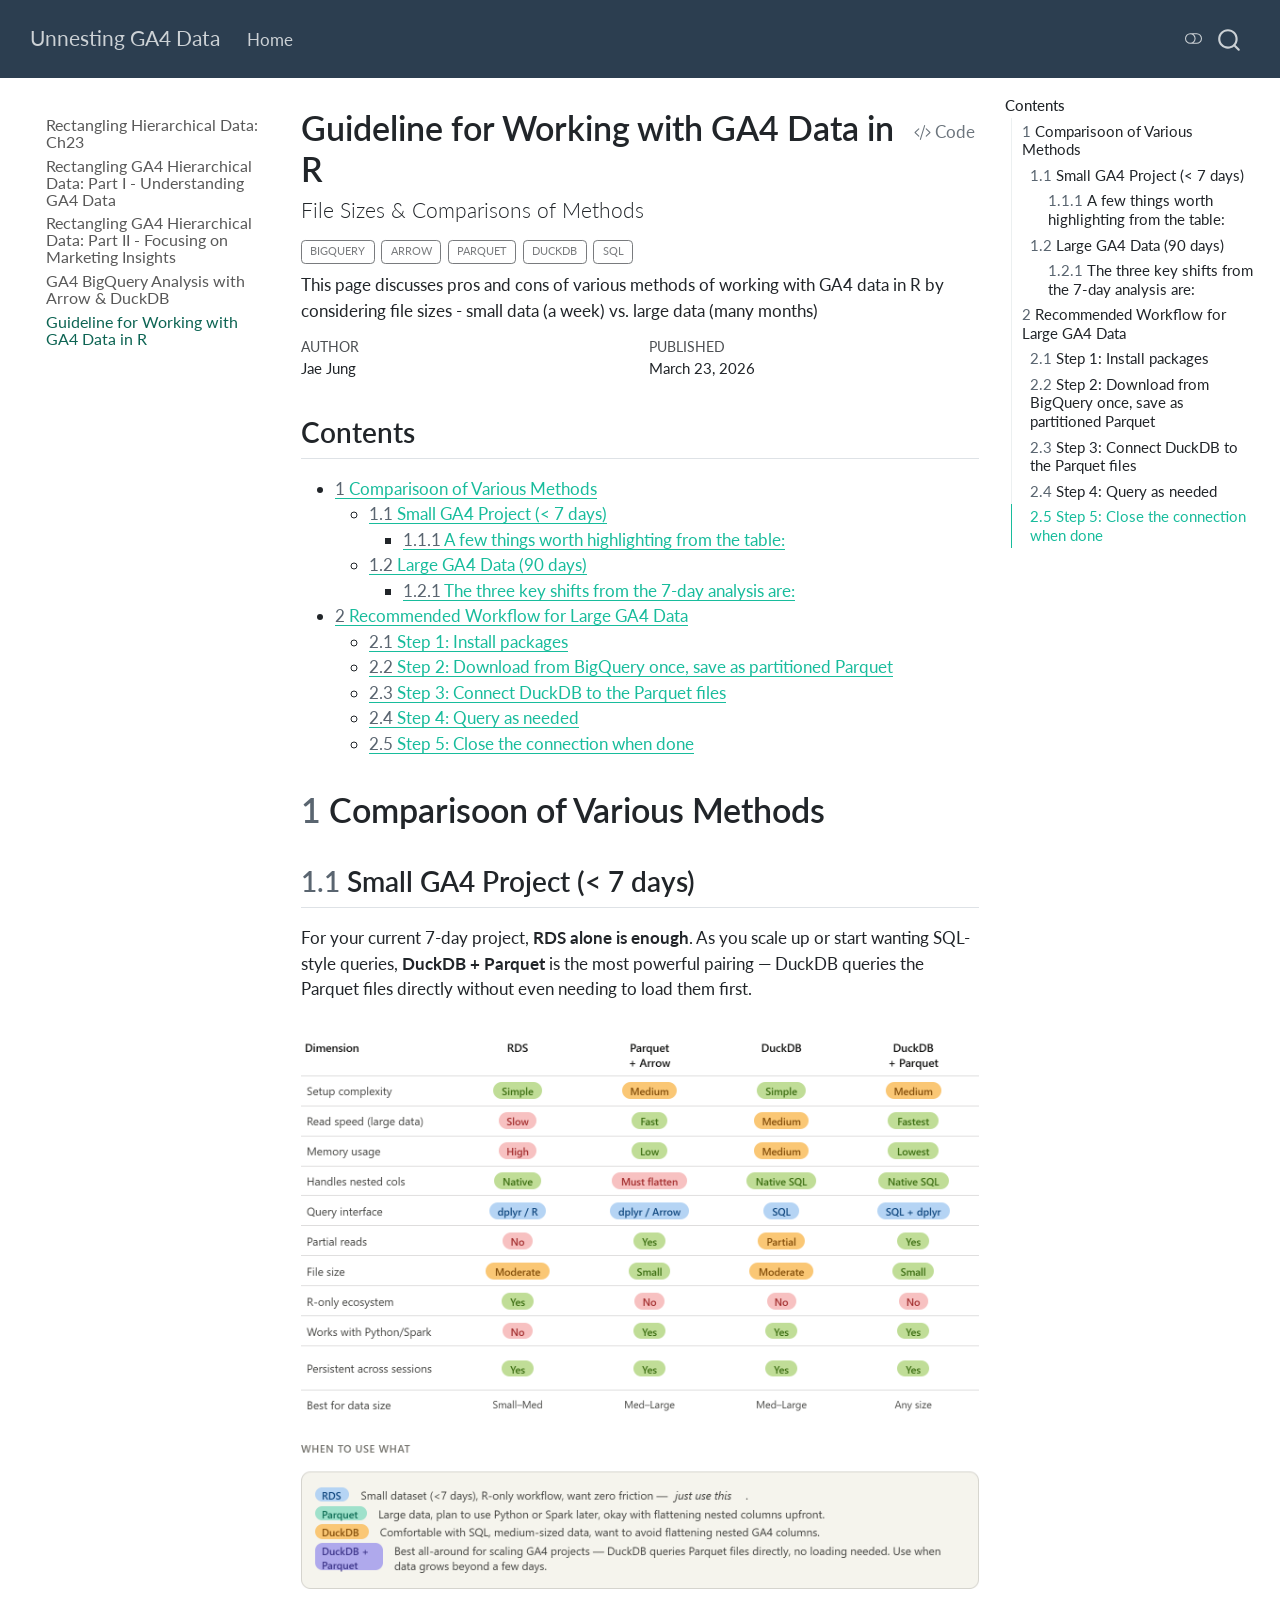
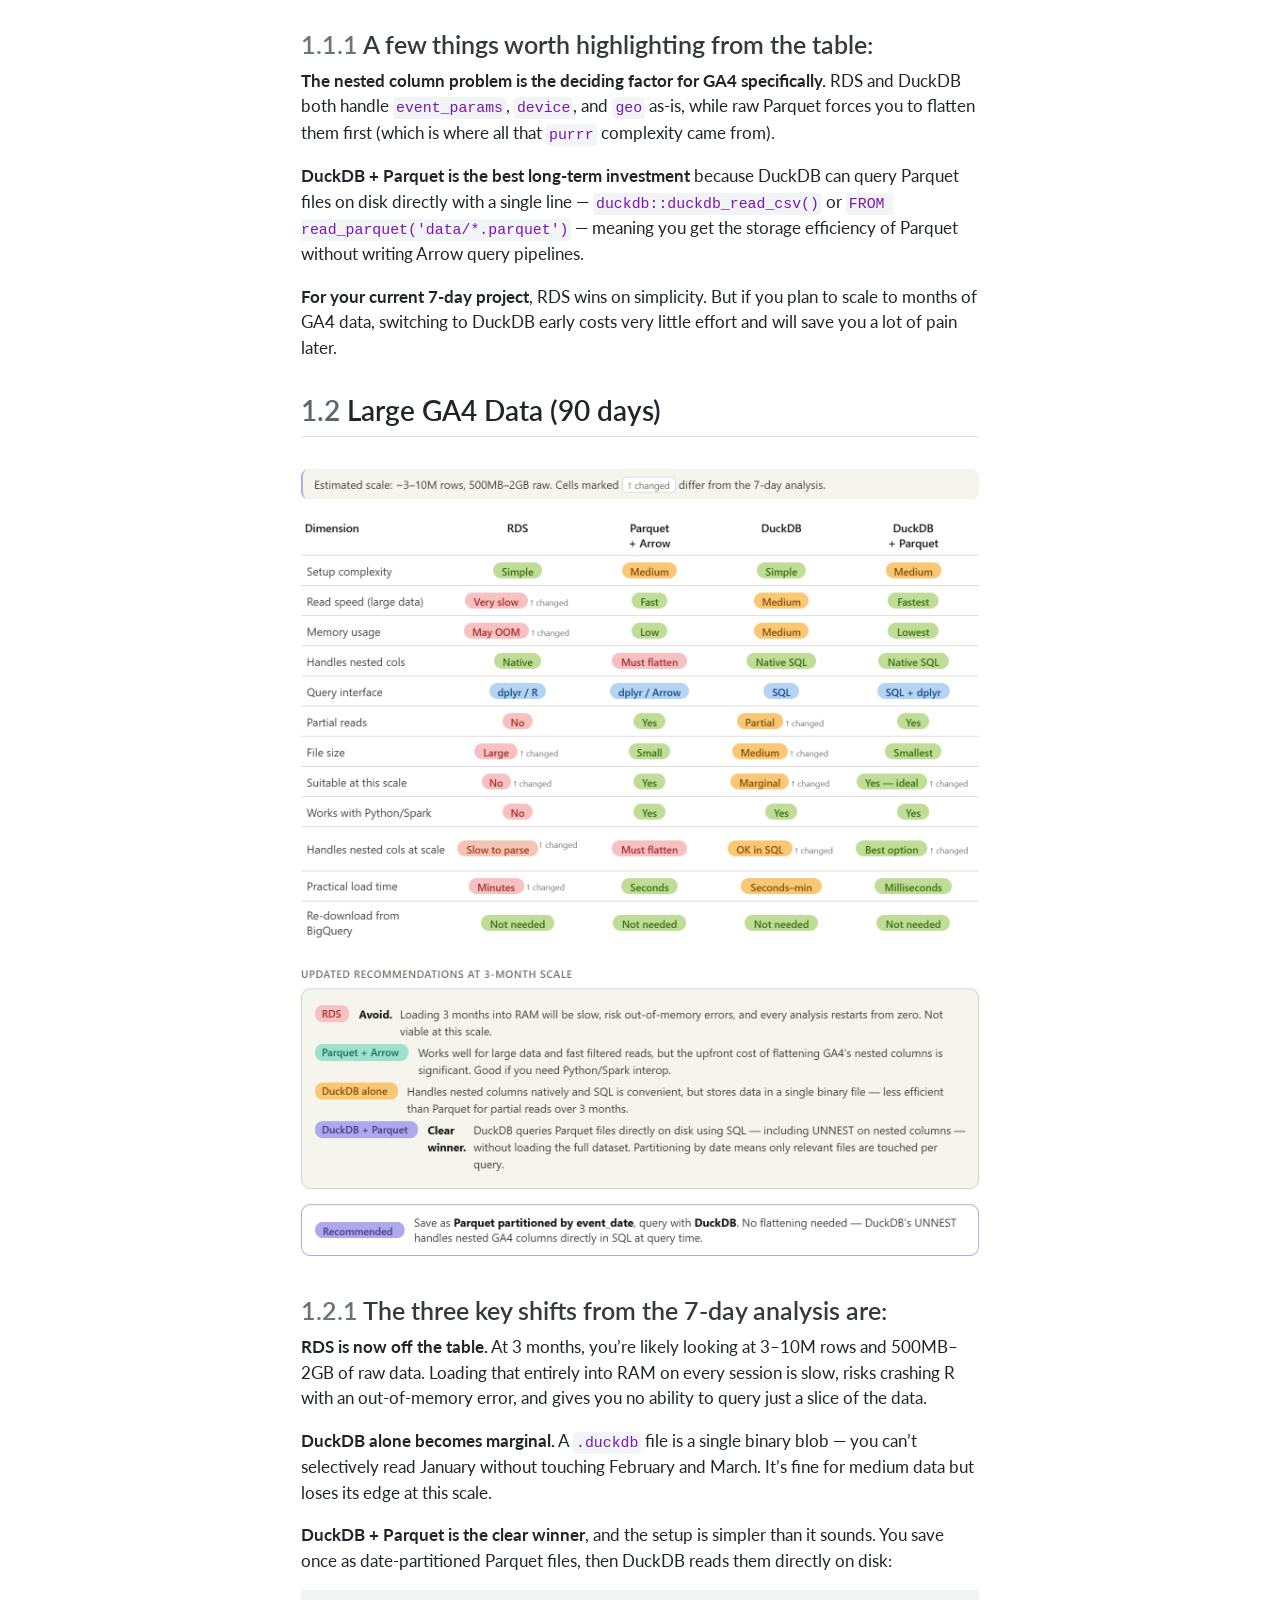
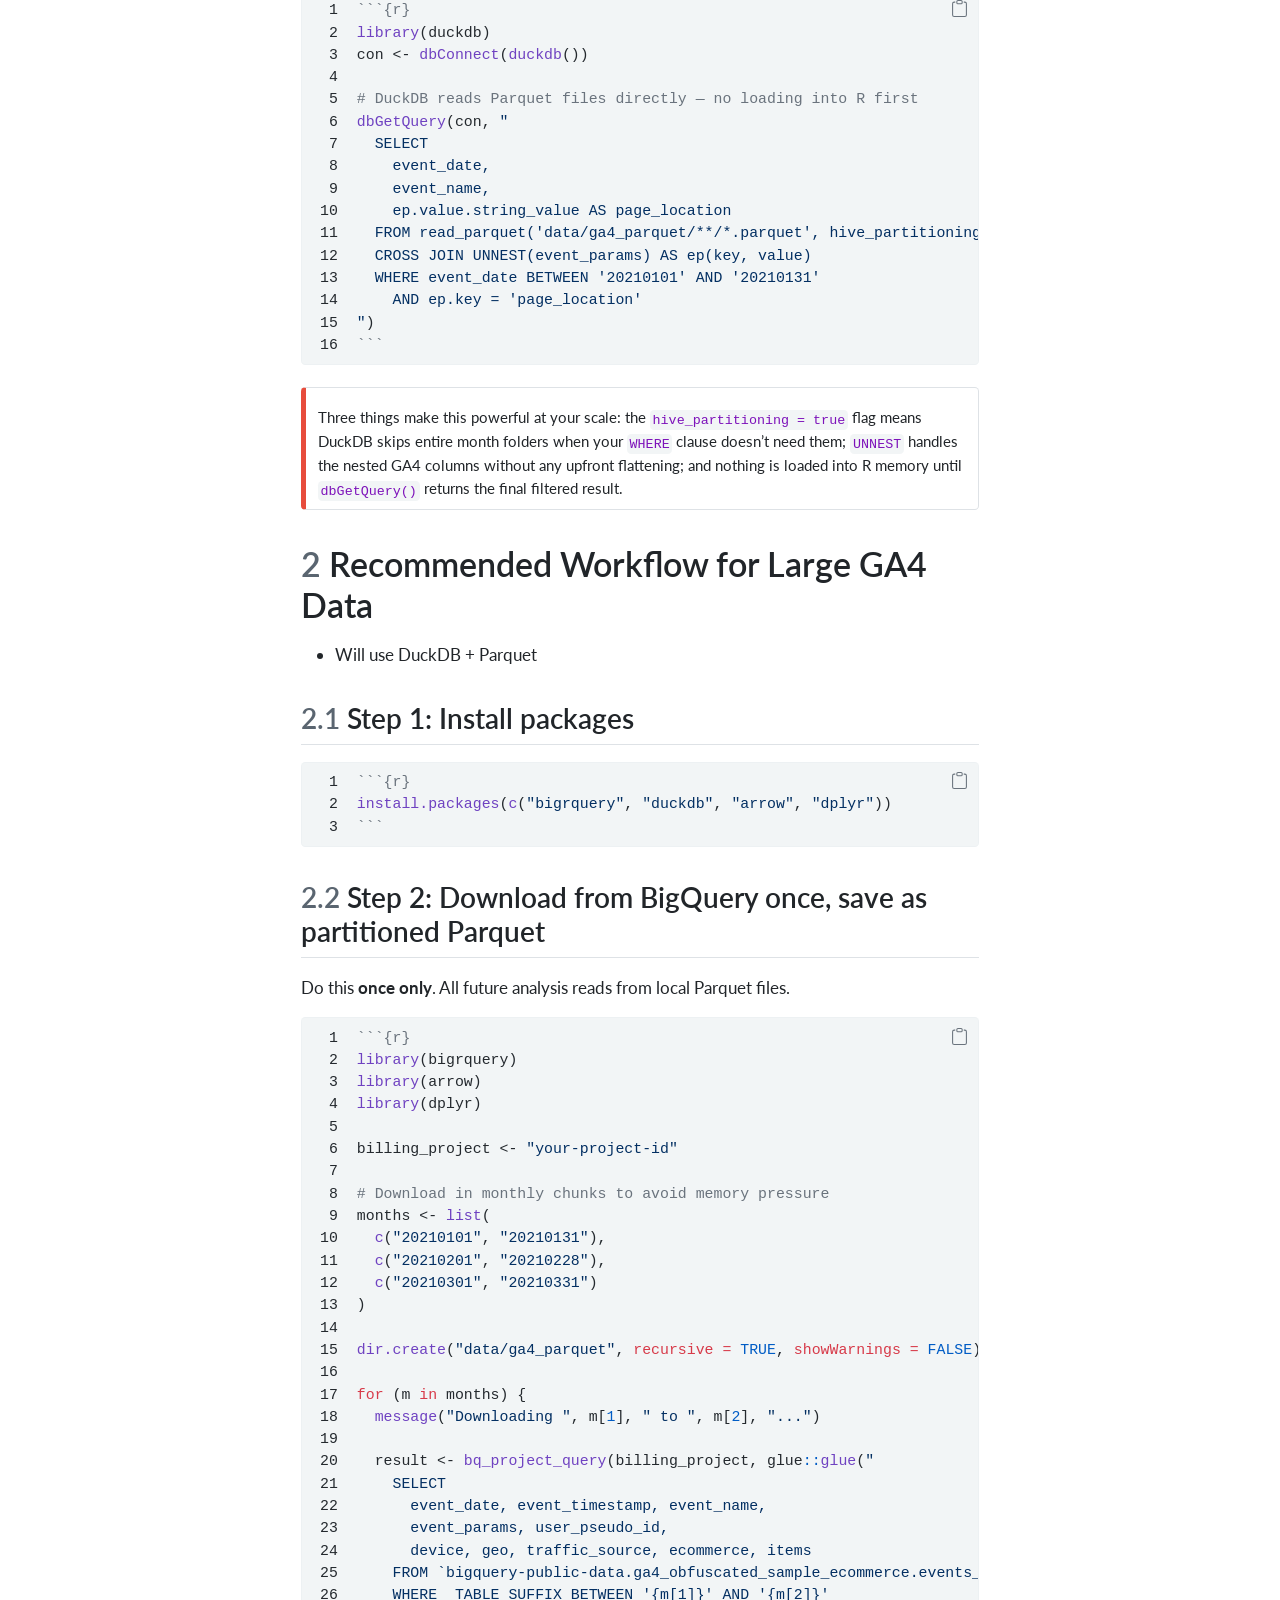
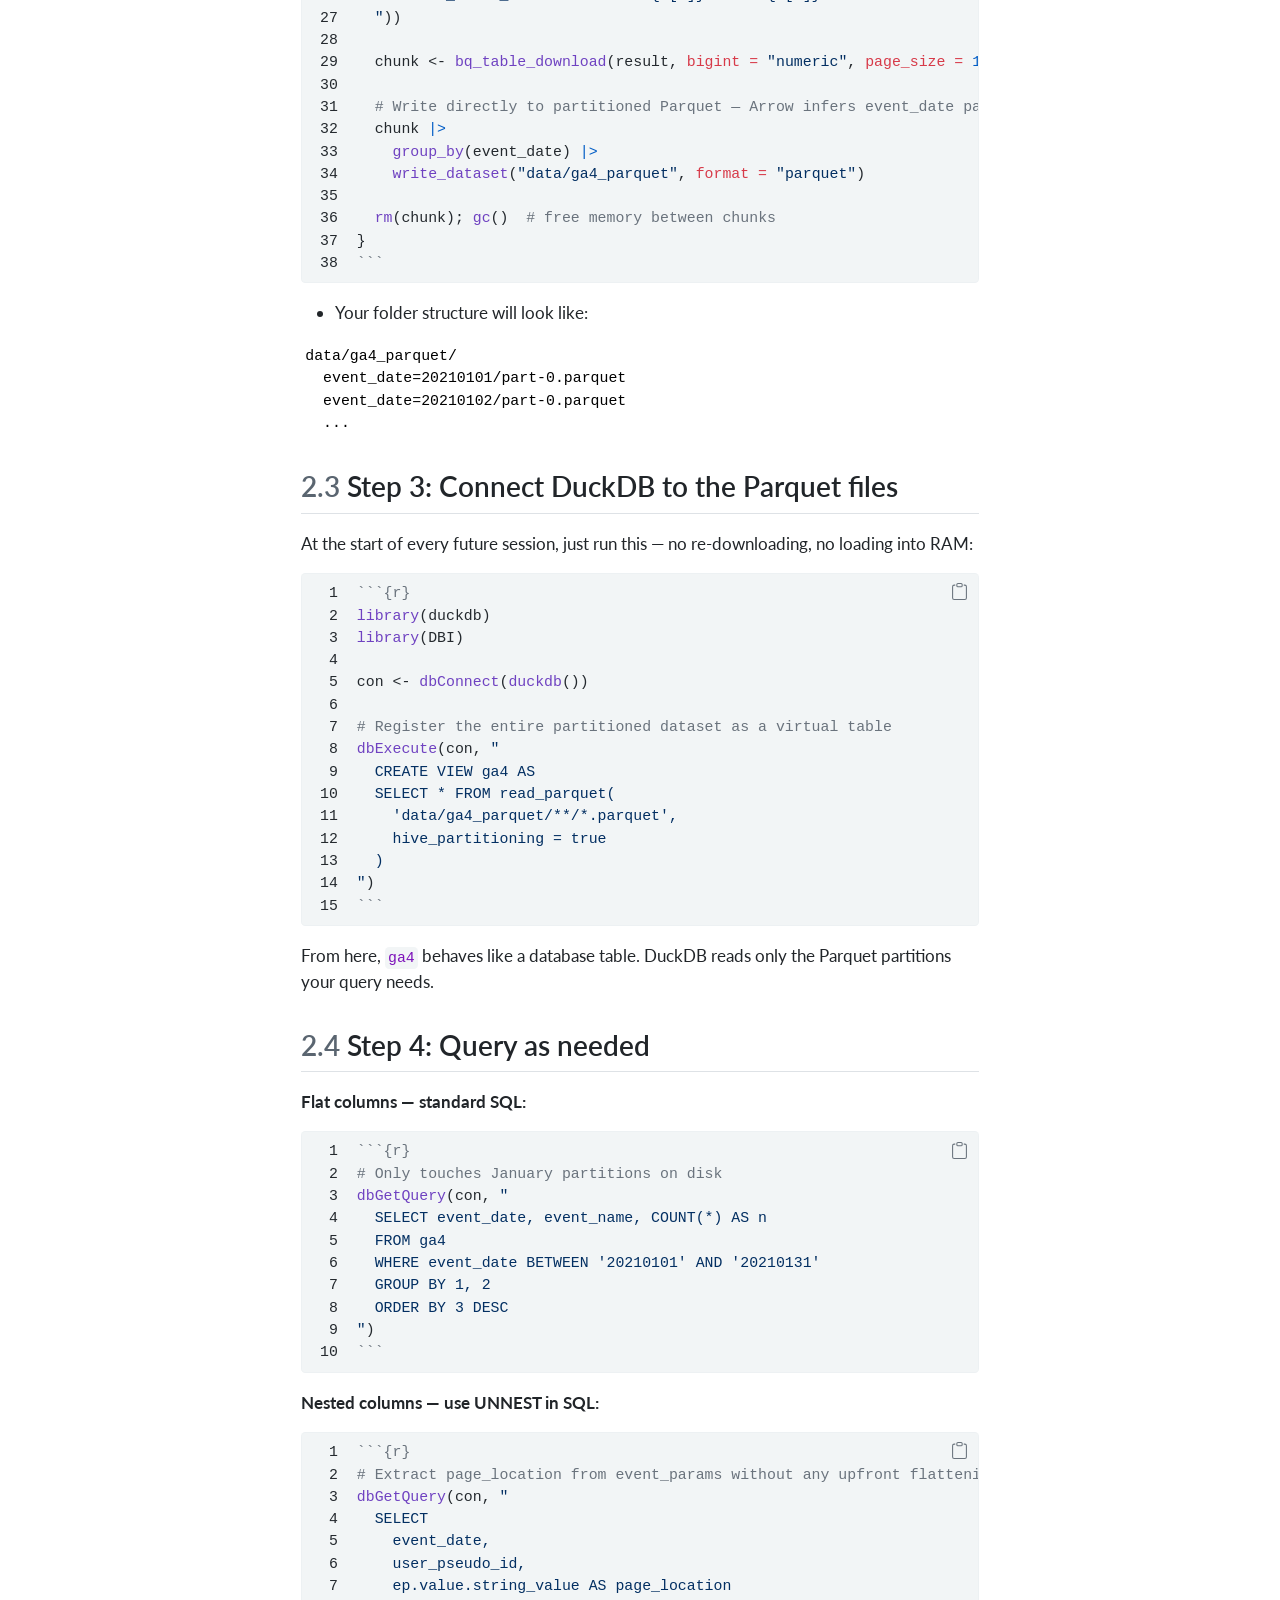
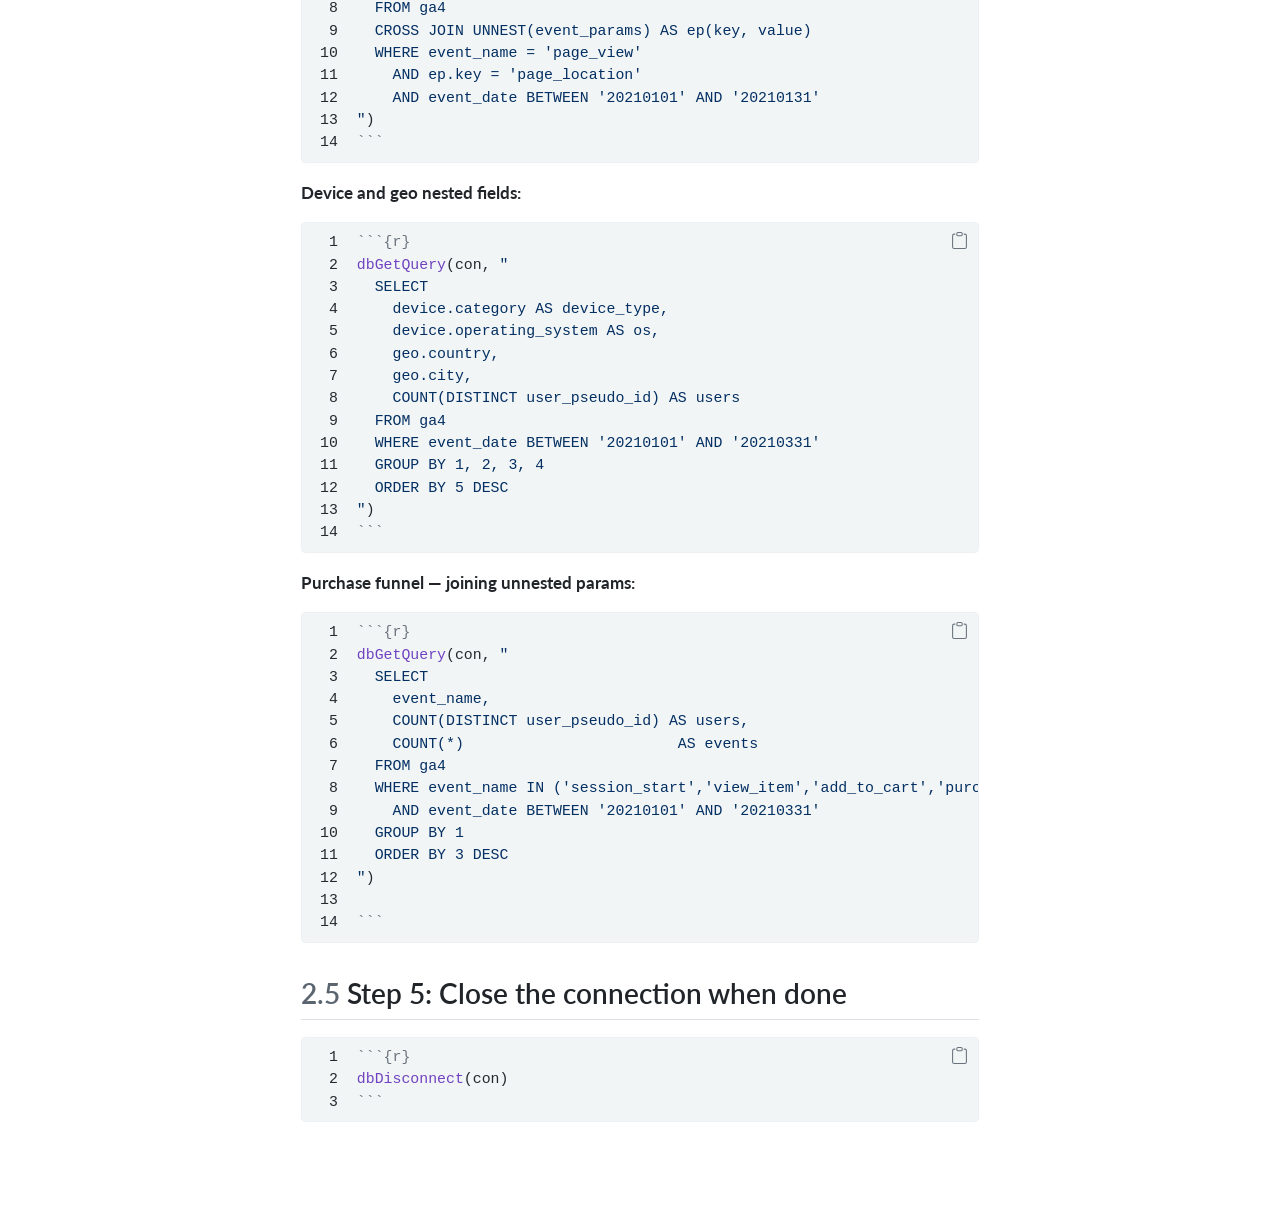
==== commit be75559e: "Links embeeded" ====
--- a/docs/Ga4-R-Methods-Guide.html
+++ b/docs/Ga4-R-Methods-Guide.html
@@ -7,7 +7,7 @@
 <meta name="viewport" content="width=device-width, initial-scale=1.0, user-scalable=yes">
 
 <meta name="author" content="Jae Jung">
-<meta name="dcterms.date" content="2026-03-22">
+<meta name="dcterms.date" content="2026-03-23">
 <meta name="description" content="This page discusses pros and cons of various methods of working with GA4 data in R by considering file sizes - small data (a week) vs.&nbsp;large data (many months)">
 
 <title>Guideline for Working with GA4 Data in R – Unnesting GA4 Data</title>
@@ -420,7 +420,7 @@
     <div>
     <div class="quarto-title-meta-heading">Published</div>
     <div class="quarto-title-meta-contents">
-      <p class="date">March 22, 2026</p>
+      <p class="date">March 23, 2026</p>
     </div>
   </div>
   
